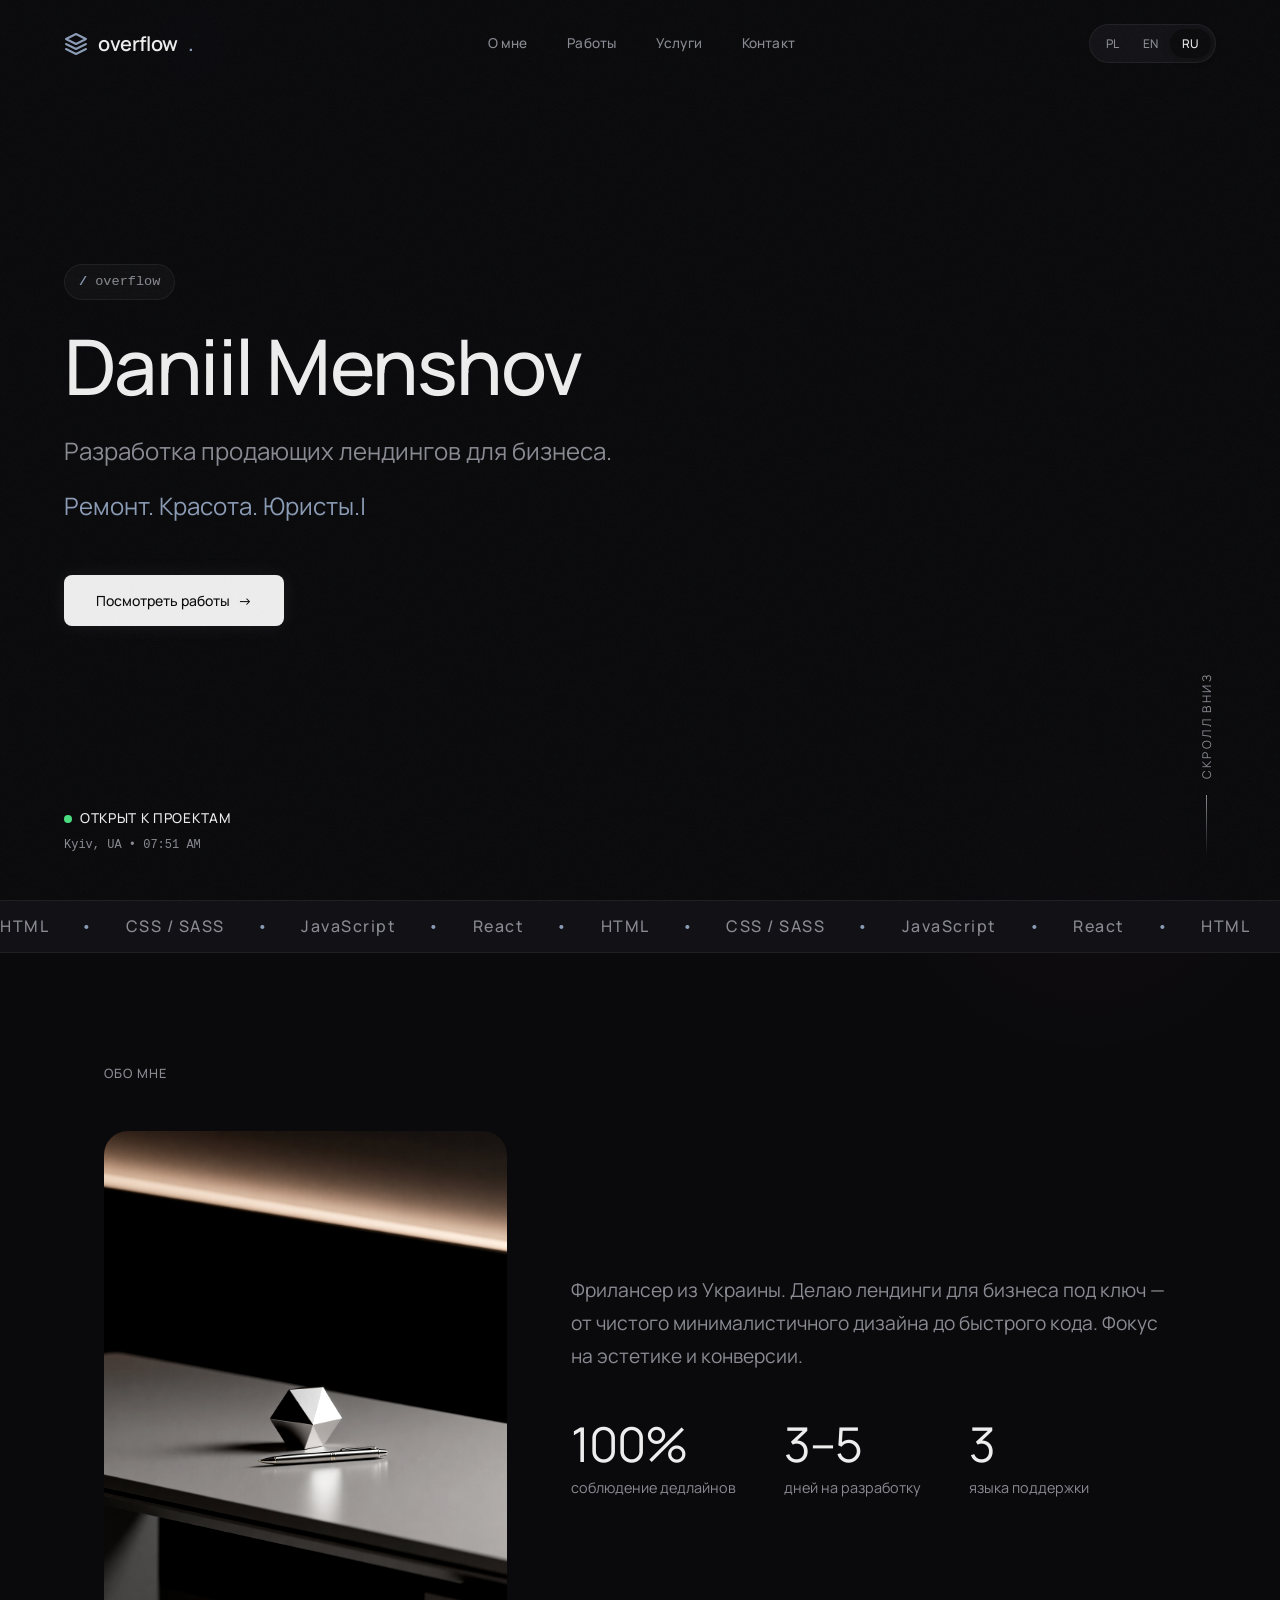
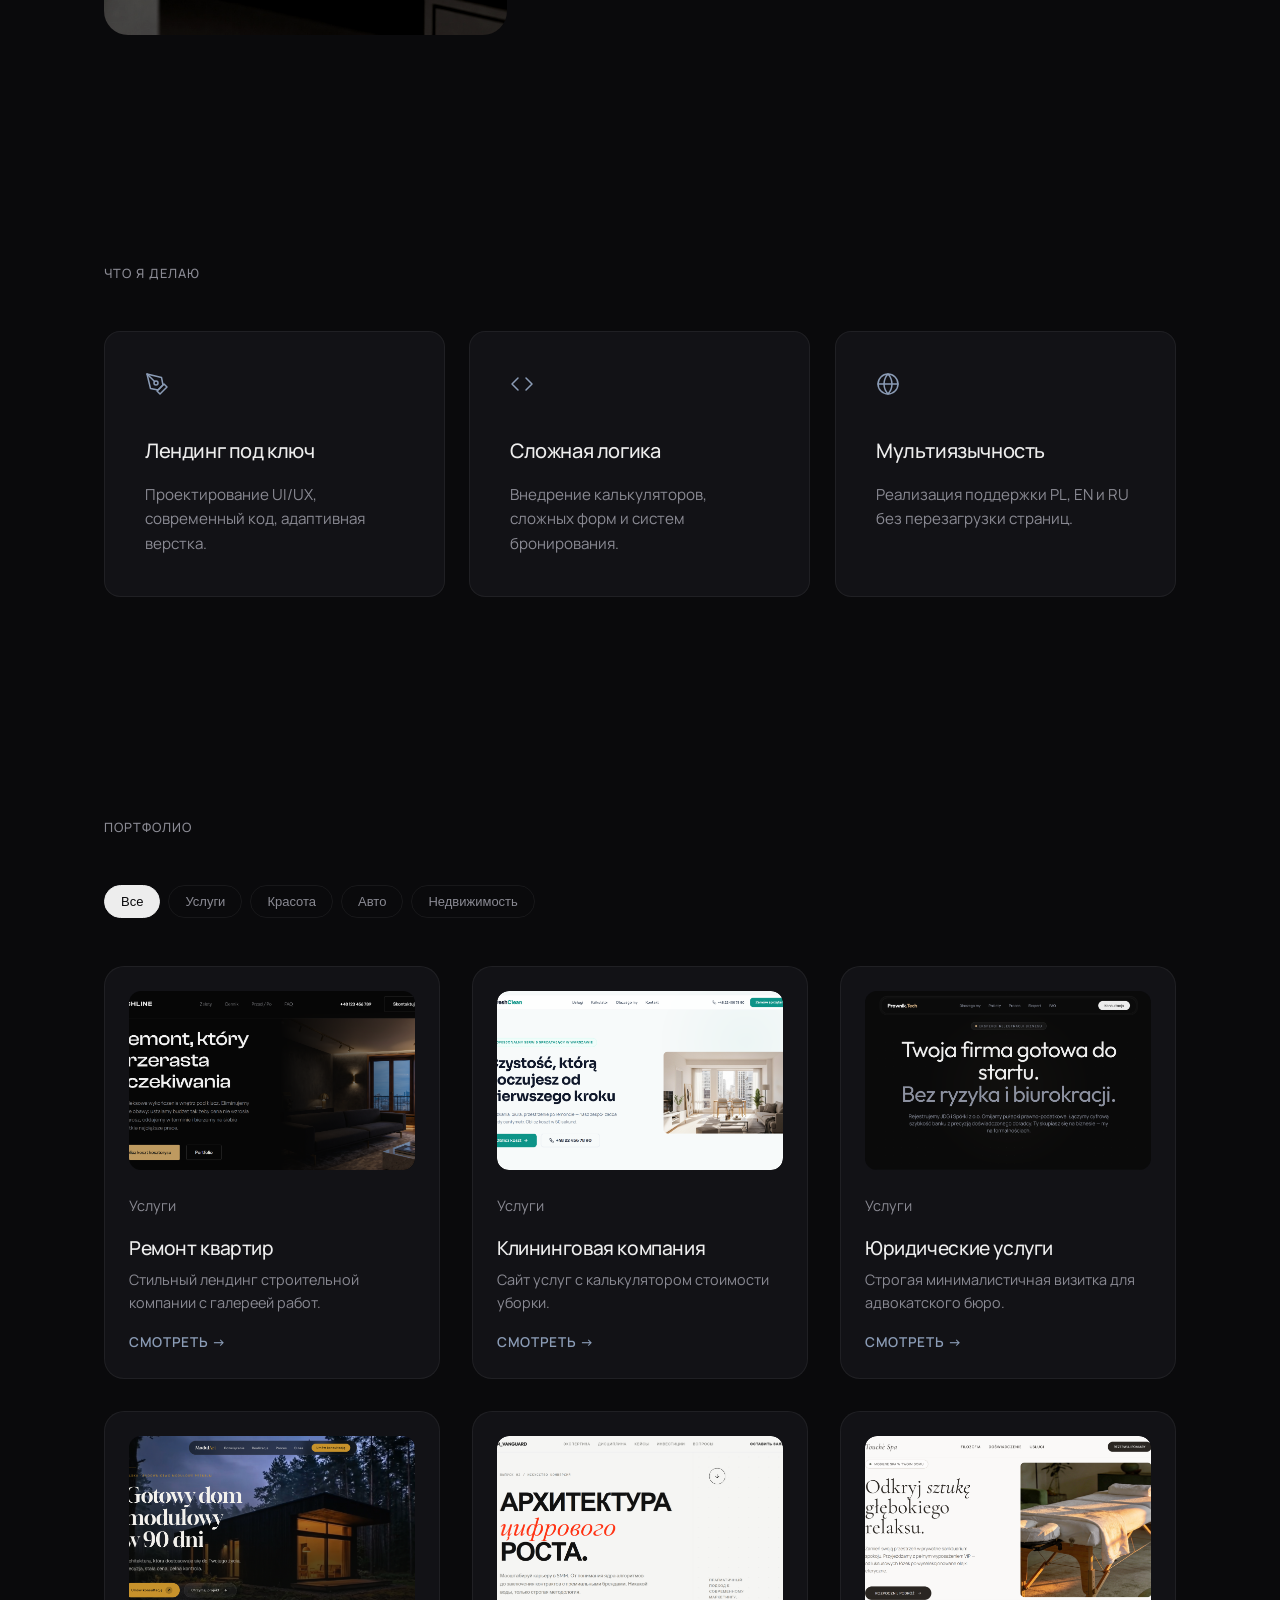
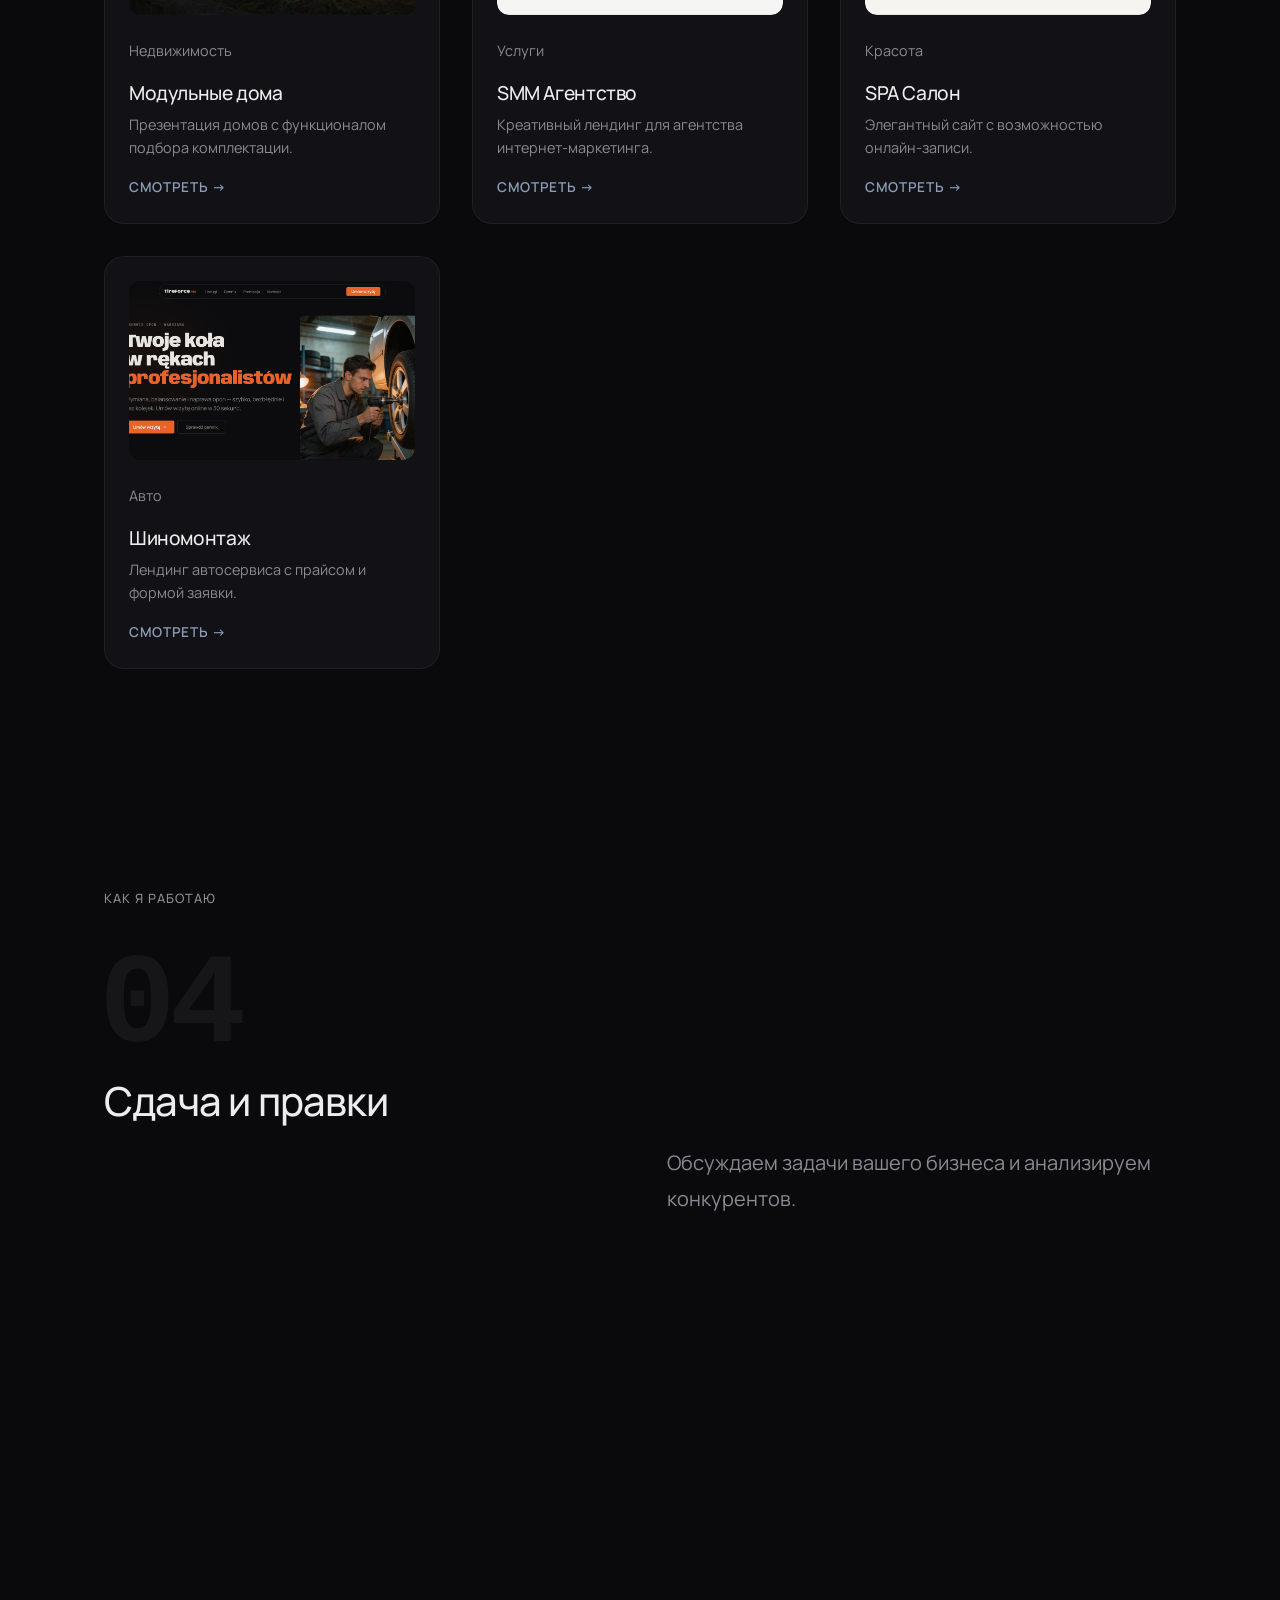
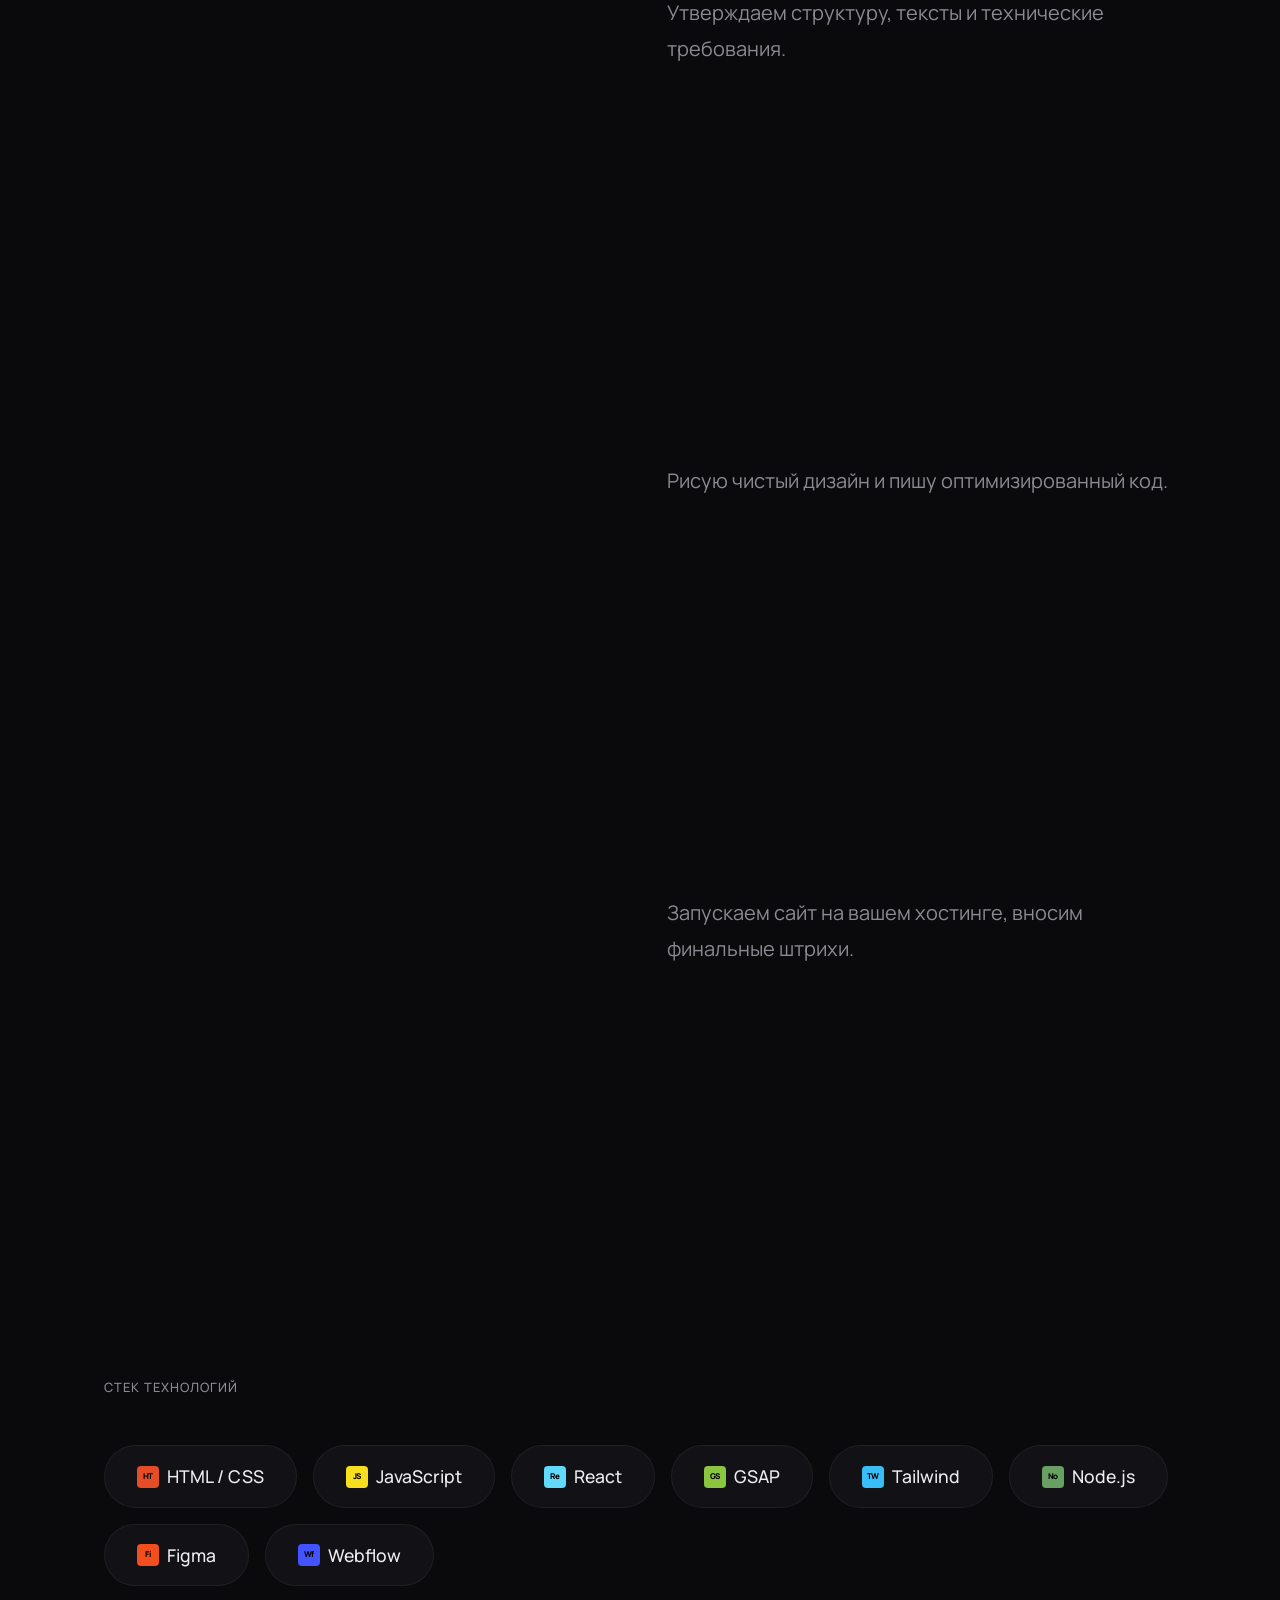
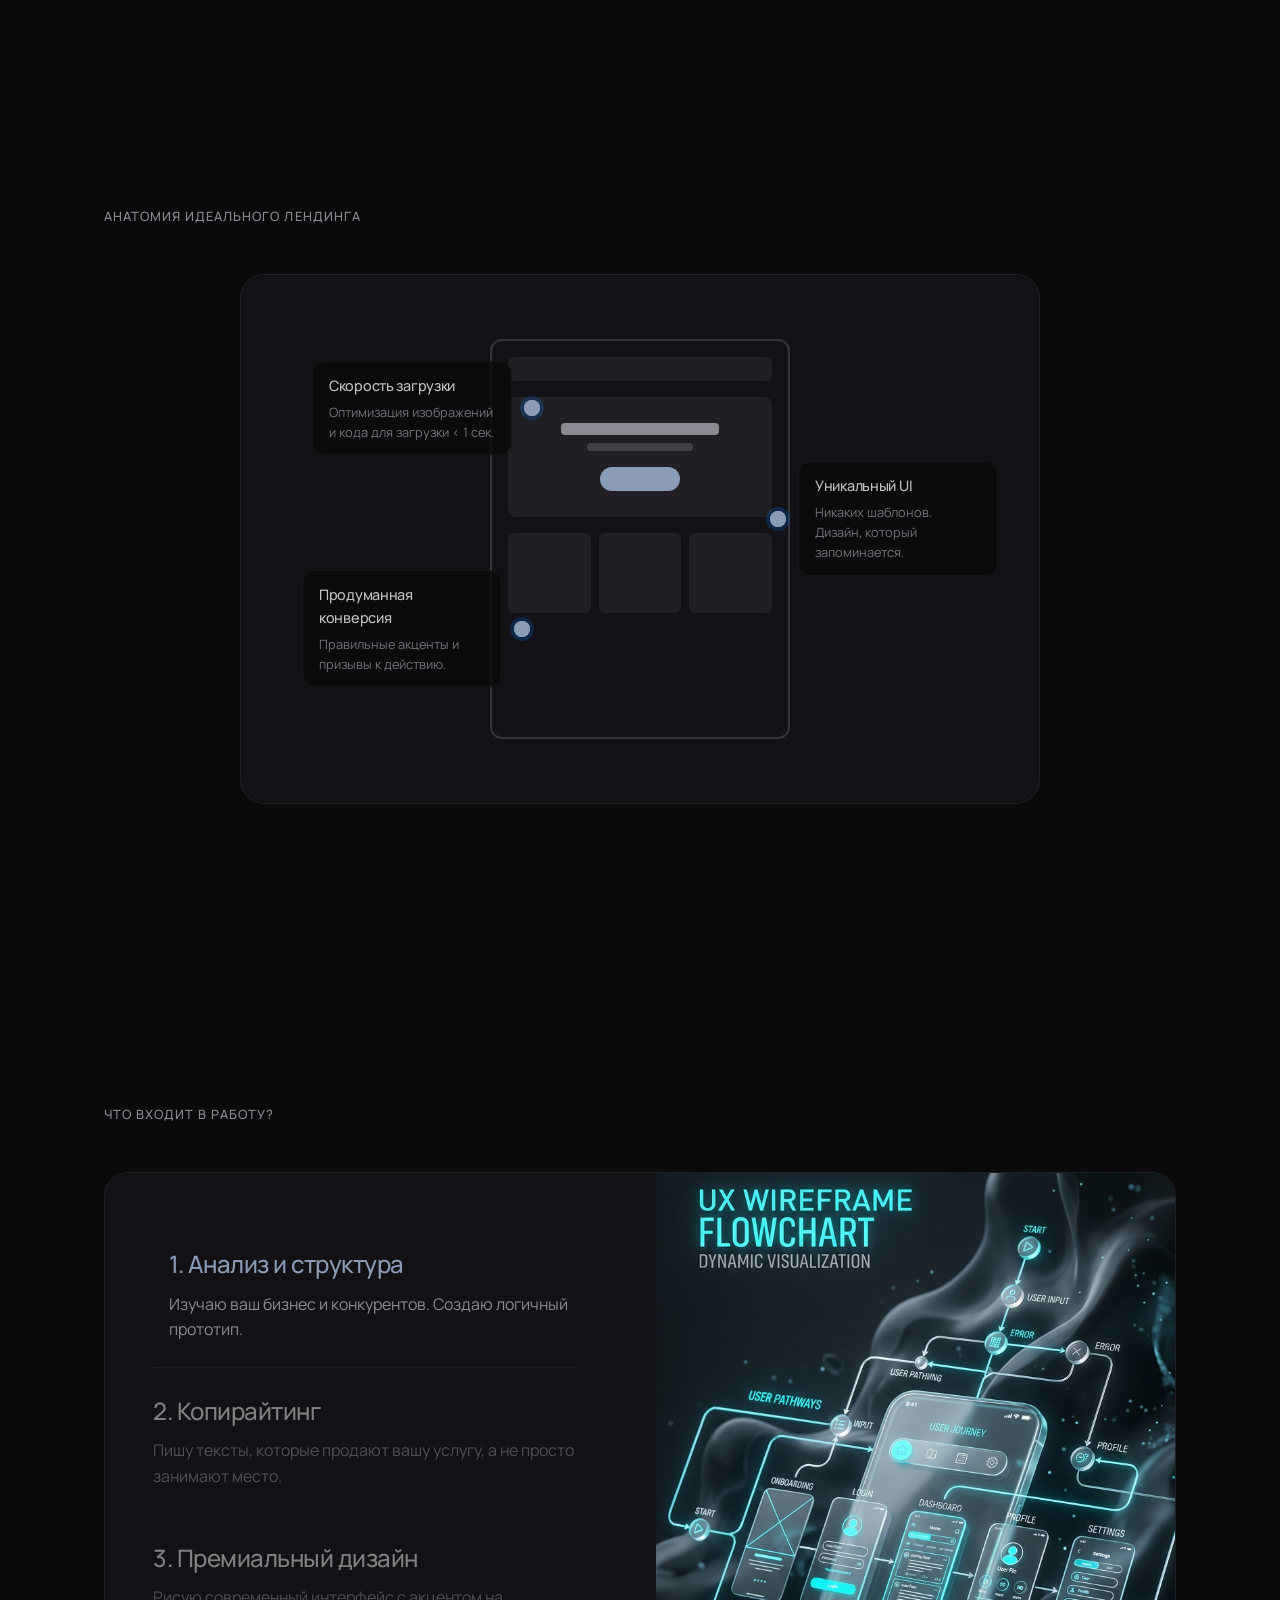
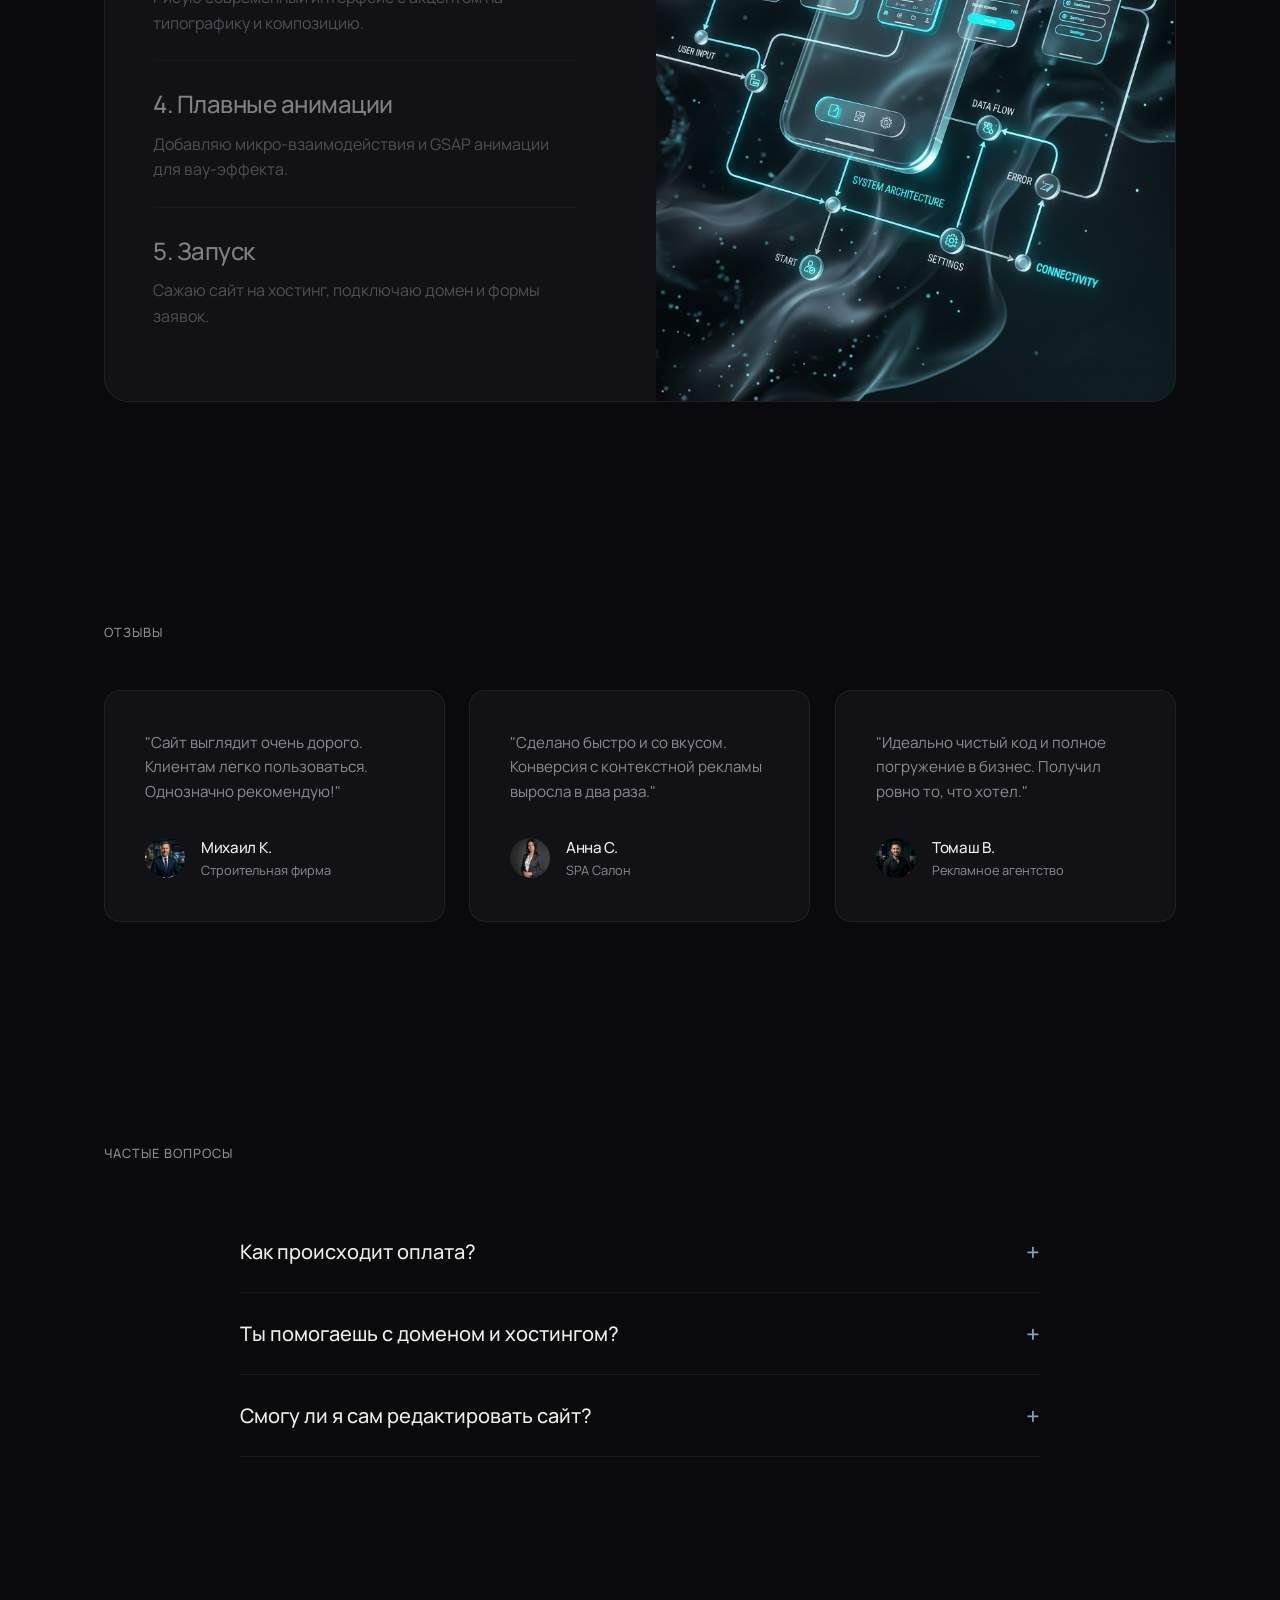
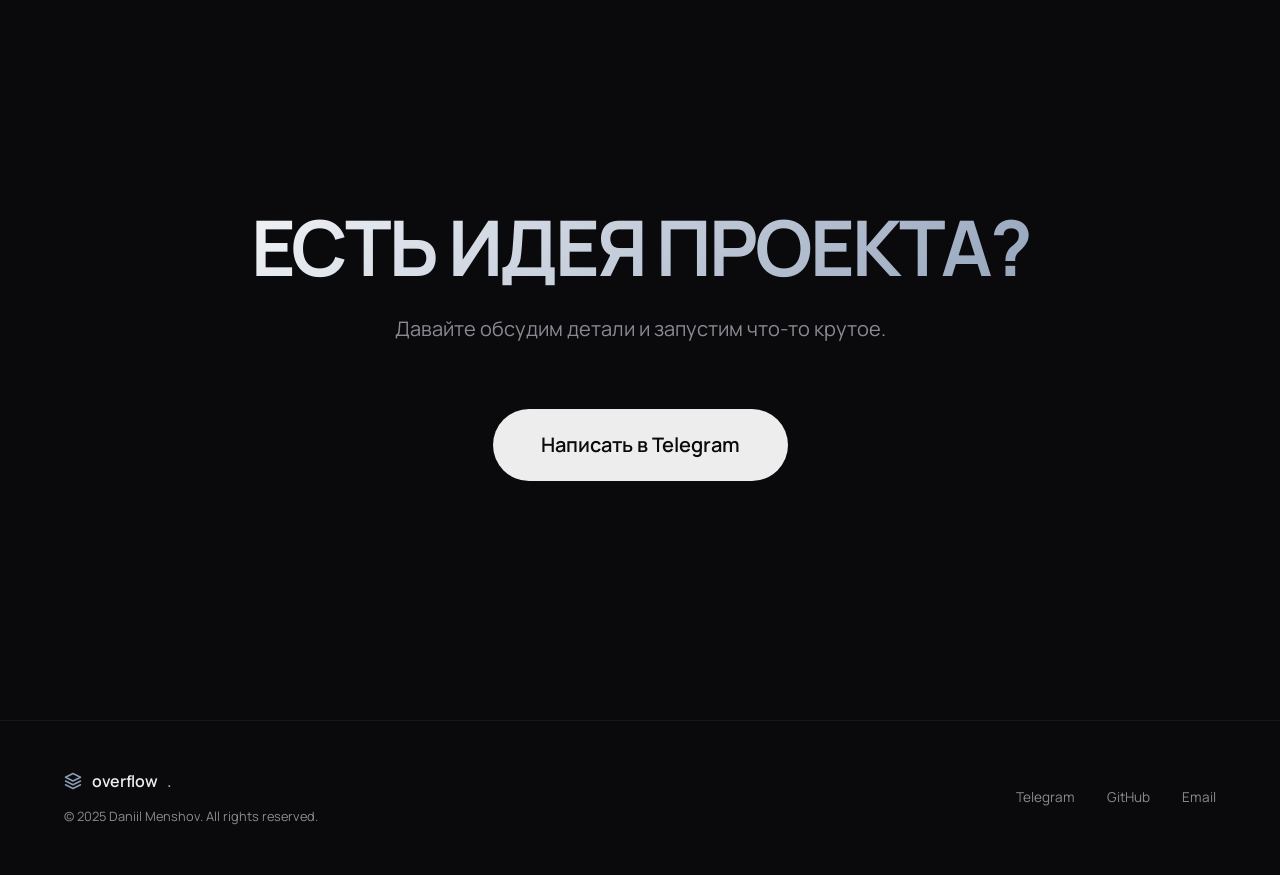
==== index.html @ 8c426357 "feat: add footer, nav, grain texture, hero glow, tech badges, stagger animations" ====
<!DOCTYPE html>
<html lang="pl">
<head>
  <meta charset="UTF-8">
  <meta name="viewport" content="width=device-width, initial-scale=1.0">
  <meta name="description" content="Daniil Menshov - Web Developer. I build high-converting landing pages for businesses.">
  <meta property="og:title" content="Daniil Menshov | Web Developer">
  <meta property="og:description" content="I build high-converting landing pages for businesses.">
  <meta property="og:type" content="website">
  <title>overflow.</title>
  <link rel="icon" type="image/svg+xml" href="data:image/svg+xml,%3Csvg viewBox='0 0 24 24' width='24' height='24' stroke='white' stroke-width='2' fill='none' stroke-linecap='round' stroke-linejoin='round' xmlns='http://www.w3.org/2000/svg'%3E%3Cpath d='M12 2L2 7l10 5 10-5-10-5zM2 17l10 5 10-5M2 12l10 5 10-5'/%3E%3C/svg%3E">
  <link rel="preconnect" href="https://fonts.googleapis.com">
  <link rel="preconnect" href="https://fonts.gstatic.com" crossorigin>
  <link href="https://fonts.googleapis.com/css2?family=Manrope:wght@300;400;500;600&display=swap" rel="stylesheet">
  <link rel="stylesheet" href="style.css">
</head>
<body>
  <div class="grain-overlay"></div>
  
  <header id="header">
    <div class="header-inner">
      <a href="#" class="logo">
        <svg viewBox="0 0 24 24" width="24" height="24" stroke="currentColor" stroke-width="2" fill="none" stroke-linecap="round" stroke-linejoin="round">
          <path d="M12 2L2 7l10 5 10-5-10-5zM2 17l10 5 10-5M2 12l10 5 10-5"/>
        </svg>
        overflow<span>.</span>
      </a>
      <nav class="nav-links" aria-label="Main navigation">
        <a href="#about" data-i18n-nav="about">О мне</a>
        <a href="#portfolio" data-i18n-nav="portfolio">Работы</a>
        <a href="#services" data-i18n-nav="services">Услуги</a>
        <a href="#contact" data-i18n-nav="contact">Контакт</a>
      </nav>
      <div class="lang-switcher">
        <button data-lang="pl" class="active">PL</button>
        <button data-lang="en">EN</button>
        <button data-lang="ru">RU</button>
      </div>
    </div>
  </header>

  <main>
    <section id="hero" class="fade-up">
      <div class="hero-content">
        <div class="hero-badge"><span class="badge-icon">/</span> overflow</div>
        <h1 data-i18n="hero.name"></h1>
        <p class="subtitle" data-i18n="hero.subtitle"></p>
        <div class="typewriter-container">
          <span id="typewriter"></span><span class="cursor">|</span>
        </div>
        <div class="hero-actions">
          <button class="btn-primary" id="btn-cta" data-i18n="hero.cta" onclick="document.getElementById('portfolio').scrollIntoView({behavior: 'smooth'})"></button>
        </div>
      </div>
      
      <div class="hero-bottom-left">
        <div class="status-indicator">
          <div class="pulse-dot"></div>
          <span data-i18n="hero.status"></span>
        </div>
        <div class="local-time" id="local-time">Kyiv, UA • 00:00</div>
      </div>

      <div class="hero-bottom-right">
        <span class="scroll-text" data-i18n="hero.scroll"></span>
        <div class="scroll-line"></div>
      </div>
    </section>

    <div class="tech-marquee" dir="ltr">
      <div class="tech-marquee-inner">
        <span>HTML</span><span class="dot">•</span>
        <span>CSS / SASS</span><span class="dot">•</span>
        <span>JavaScript</span><span class="dot">•</span>
        <span>React</span><span class="dot">•</span>
        <span>HTML</span><span class="dot">•</span>
        <span>CSS / SASS</span><span class="dot">•</span>
        <span>JavaScript</span><span class="dot">•</span>
        <span>React</span><span class="dot">•</span>
        <span>HTML</span><span class="dot">•</span>
        <span>CSS / SASS</span><span class="dot">•</span>
        <span>JavaScript</span><span class="dot">•</span>
        <span>React</span><span class="dot">•</span>
        <span>HTML</span><span class="dot">•</span>
        <span>CSS / SASS</span><span class="dot">•</span>
        <span>JavaScript</span><span class="dot">•</span>
        <span>React</span><span class="dot">•</span>
      </div>
    </div>

    <section id="about" class="fade-up">
      <h2 data-i18n="about.title" class="section-title"></h2>
      <div class="about-grid">
        <div class="about-image">
          <img src="images/about me.png" alt="Daniil Menshov" loading="lazy">
        </div>
        <div class="about-content">
          <div class="about-text" data-i18n="about.text"></div>
          <div class="about-stats" id="stats-container"></div>
        </div>
      </div>
    </section>

    <section id="services" class="fade-up">
      <h2 data-i18n="services.title" class="section-title"></h2>
      <div class="services-grid" id="services-container"></div>
    </section>

    <section id="portfolio" class="fade-up">
      <h2 data-i18n="portfolio.title" class="section-title"></h2>
      <div class="filters" id="filters-container"></div>
      <div class="portfolio-grid" id="portfolio-container"></div>
    </section>

    <section id="process" class="fade-up">
      <h2 data-i18n="process.title" class="section-title"></h2>
      <div class="process-steps" id="process-container"></div>
    </section>

    <section id="tech-stack" class="fade-up">
      <h2 data-i18n="tech.title" class="section-title"></h2>
      <div class="tech-grid" id="tech-container"></div>
    </section>

    <section id="landing-anatomy" class="fade-up">
      <h2 data-i18n="anatomy.title" class="section-title"></h2>
      <div class="anatomy-container">
        <div class="anatomy-wireframe">
          <div class="wf-header"></div>
          <div class="wf-hero">
            <div class="wf-title"></div>
            <div class="wf-subtitle"></div>
            <div class="wf-btn"></div>
          </div>
          <div class="wf-blocks">
            <div class="wf-block"></div>
            <div class="wf-block"></div>
            <div class="wf-block"></div>
          </div>
          
          <div class="hotspot hs-speed">
            <div class="hotspot-dot"></div>
            <div class="hotspot-content">
              <h4 data-i18n="anatomy.speed.title"></h4>
              <p data-i18n="anatomy.speed.desc"></p>
            </div>
          </div>
          
          <div class="hotspot hs-ui">
            <div class="hotspot-dot"></div>
            <div class="hotspot-content">
              <h4 data-i18n="anatomy.ui.title"></h4>
              <p data-i18n="anatomy.ui.desc"></p>
            </div>
          </div>
          
          <div class="hotspot hs-conv">
            <div class="hotspot-dot"></div>
            <div class="hotspot-content">
              <h4 data-i18n="anatomy.conv.title"></h4>
              <p data-i18n="anatomy.conv.desc"></p>
            </div>
          </div>
        </div>
      </div>
    </section>

    <section id="landing-features" class="fade-up">
      <h2 data-i18n="features.title" class="section-title"></h2>
      <div class="features-wrapper">
        <div class="features-list" id="features-container"></div>
        <div class="features-visual">
          <div class="visual-bg" id="feature-visual-bg"></div>
        </div>
      </div>
    </section>

    <section id="reviews" class="fade-up">
      <h2 data-i18n="reviews.title" class="section-title"></h2>
      <div class="reviews-grid" id="reviews-container"></div>
    </section>

    
    <section id="faq" class="fade-up">
      <h2 data-i18n="faq.title" class="section-title"></h2>
      <div class="faq-container" id="faq-container"></div>
    </section>
  
    <section id="contact" class="fade-up">
      <div class="giant-cta">
        <h2 class="cta-title" data-i18n="cta.title"></h2>
        <p class="cta-subtitle" data-i18n="cta.subtitle"></p>
        <a href="https://t.me/your_telegram" target="_blank" class="cta-btn" data-i18n="cta.btn"></a>
      </div>
    </section>
  </main>

  <footer id="footer">
    <div class="footer-inner">
      <div class="footer-left">
        <a href="#" class="logo" style="font-size:1rem;">
          <svg viewBox="0 0 24 24" width="18" height="18" stroke="currentColor" stroke-width="2" fill="none" stroke-linecap="round" stroke-linejoin="round"><path d="M12 2L2 7l10 5 10-5-10-5zM2 17l10 5 10-5M2 12l10 5 10-5"/></svg>
          overflow<span>.</span>
        </a>
        <p class="footer-copy">© 2025 Daniil Menshov. All rights reserved.</p>
      </div>
      <div class="footer-links">
        <a href="https://t.me/your_telegram" target="_blank">Telegram</a>
        <a href="https://github.com/shelovesmytears1-ship-it" target="_blank">GitHub</a>
        <a href="mailto:your@email.com">Email</a>
      </div>
    </div>
  </footer>

  <script src="script.js"></script>
</body>
</html>
---- style.css ----
/* style.css */
:root {
  --bg: #0a0a0c;
  --surface: #121216;
  --surface-hover: #18181d;
  --text-main: #ededed;
  --text-muted: #8a8a93;
  --accent: #8b9cb6; /* Soft dusty grey-blue */
  --border: rgba(255, 255, 255, 0.06);
  --border-hover: rgba(255, 255, 255, 0.15);
  --font: 'Manrope', sans-serif;
  --space-section: 110px;
}

* {
  margin: 0;
  padding: 0;
  box-sizing: border-box;
}

body {
  font-family: var(--font);
  background-color: var(--bg);
  color: var(--text-main);
  font-size: 15px;
  line-height: 1.6;
  -webkit-font-smoothing: antialiased;
  overflow-x: hidden;
}

/* Header & Nav */
header {
  position: fixed;
  top: 0;
  left: 0;
  width: 100%;
  padding: 24px 5%;
  z-index: 100;
  transition: background 0.3s ease, backdrop-filter 0.3s ease;
}
header.scrolled {
  background: rgba(10, 10, 12, 0.8);
  backdrop-filter: blur(12px);
  border-bottom: 1px solid var(--border);
}
.header-inner {
  max-width: 1200px;
  margin: 0 auto;
  display: flex;
  justify-content: space-between;
  align-items: center;
}
.logo {
  display: flex;
  align-items: center;
  gap: 10px;
  font-weight: 600;
  font-size: 1.25rem;
  letter-spacing: -0.02em;
  color: var(--text-main);
  text-decoration: none;
}
.logo svg {
  color: var(--accent);
  transition: transform 0.4s cubic-bezier(0.16, 1, 0.3, 1);
}
.logo:hover svg {
  transform: translateY(-2px) scale(1.05);
  color: var(--text-main);
}
.logo span {
  color: var(--accent);
}
.lang-switcher {
  display: flex;
  background: var(--surface);
  border: 1px solid var(--border);
  border-radius: 20px;
  padding: 4px;
}
.lang-switcher button {
  background: transparent;
  border: none;
  color: var(--text-muted);
  font-family: var(--font);
  font-size: 12px;
  font-weight: 500;
  padding: 6px 12px;
  border-radius: 16px;
  cursor: pointer;
  transition: all 0.2s ease;
}
.lang-switcher button.active {
  background: var(--bg);
  color: var(--text-main);
  box-shadow: 0 2px 8px rgba(0,0,0,0.2);
}

/* Base Layout */
section {
  padding: var(--space-section) 5%;
  max-width: 1200px;
  margin: 0 auto;
}
h1, h2, h3, h4 {
  font-weight: 500;
  letter-spacing: -0.02em;
}
.section-title {
  font-size: 0.8rem;
  text-transform: uppercase;
  letter-spacing: 0.08em;
  color: var(--text-muted);
  margin-bottom: 3rem;
}

/* Hero */
#hero {
  background-image: url("images/hero.png");
  background-size: cover;
  background-position: center;
  position: relative;
  min-height: 100dvh;
  display: flex;
  align-items: center;
  padding-top: 100px;
  max-width: none;
  overflow: hidden;
}
#hero::before {
  content: "";
  position: absolute;
  inset: -10%;
  background-image: url("images/hero.png");
  background-size: cover;
  background-position: center;
  z-index: 0;
  transform: scale(1.2);
}
#hero::after {
  content: "";
  position: absolute;
  inset: 0;
  background: var(--bg);
  opacity: 0.85;
  z-index: 1;
}
.hero-content {
  position: relative;
  z-index: 2;
  width: 100%;
  max-width: 1200px;
  margin: 0 auto;
}
.hero-content > * {
  max-width: 800px;
}
.hero-content h1 {
  font-size: clamp(3rem, 6vw, 5rem);
  line-height: 1.1;
  margin-bottom: 1.5rem;
}
.hero-content .subtitle {
  font-size: clamp(1.2rem, 2vw, 1.5rem);
  color: var(--text-muted);
  margin-bottom: 1rem;
}
.typewriter-container {
  font-size: clamp(1.2rem, 2vw, 1.5rem);
  color: var(--accent);
  margin-bottom: 3rem;
  height: 2.5rem;
}
.cursor {
  animation: blink 1s step-end infinite;
}
@keyframes blink { 50% { opacity: 0; } }

.btn-primary {
  background: var(--text-main);
  color: var(--bg);
  border: none;
  padding: 16px 32px;
  font-family: var(--font);
  font-size: 14px;
  font-weight: 500;
  border-radius: 8px;
  cursor: pointer;
  transition: transform 0.2s cubic-bezier(0.16, 1, 0.3, 1), opacity 0.2s, box-shadow 0.3s ease;
  will-change: transform;
  box-shadow: 0 0 20px rgba(237, 237, 237, 0.07);
  display: inline-flex;
  align-items: center;
  gap: 8px;
}
.btn-primary::after {
  content: '\2192';
  transition: transform 0.3s cubic-bezier(0.16, 1, 0.3, 1);
  display: inline-block;
}
.btn-primary:active {
  transform: scale(0.98);
}
.btn-primary:hover {
  opacity: 0.9;
  box-shadow: 0 0 32px rgba(237, 237, 237, 0.18);
}
.btn-primary:hover::after {
  transform: translateX(4px);
}
.btn-outline {
  background: transparent;
  color: var(--text-main);
  border: 1px solid var(--border);
  padding: 12px 24px;
  font-family: var(--font);
  font-size: 14px;
  border-radius: 8px;
  cursor: pointer;
  transition: all 0.2s ease;
}
.btn-outline:hover {
  border-color: var(--border-hover);
  background: var(--surface);
}

/* About */
.about-grid {
  display: grid;
  grid-template-columns: 0.8fr 1.2fr;
  gap: 4rem;
  align-items: center;
}
.about-text {
  font-size: 1.2rem;
  color: var(--text-muted);
  line-height: 1.7;
}
.about-image img {
  width: 100%;
  aspect-ratio: 4/5;
  object-fit: cover;
  border-radius: 24px;
  filter: grayscale(20%) contrast(1.1);
}
.about-stats {
  display: flex;
  flex-direction: row;
  flex-wrap: wrap;
  gap: 3rem;
  margin-top: 3rem;
}
.stat-item h3 {
  font-size: 3rem;
  line-height: 1;
  color: var(--text-main);
  margin-bottom: 0.5rem;
  font-weight: 400;
}
.stat-item p {
  color: var(--text-muted);
  font-size: 0.9rem;
}

/* Cards Genric */
.card {
  background: var(--surface);
  border: 1px solid var(--border);
  border-radius: 16px;
  padding: 2.5rem;
  will-change: transform;
  transition: transform 0.4s cubic-bezier(0.16, 1, 0.3, 1), border-color 0.4s ease;
}
.card:hover {
  transform: translateY(-4px);
  border-color: var(--accent);
}

/* Services */
.services-grid {
  display: grid;
  grid-template-columns: repeat(auto-fit, minmax(300px, 1fr));
  gap: 1.5rem;
}
.service-icon {
  margin-bottom: 2rem;
  color: var(--accent);
}
.card h3 {
  font-size: 1.25rem;
  margin-bottom: 1rem;
}
.card p {
  color: var(--text-muted);
  font-size: 0.95rem;
}

/* Portfolio */
.filters {
  display: flex;
  gap: 0.5rem;
  margin-bottom: 3rem;
  flex-wrap: wrap;
}
.filter-btn {
  background: transparent;
  border: 1px solid var(--border);
  color: var(--text-muted);
  padding: 8px 16px;
  border-radius: 20px;
  font-size: 13px;
  cursor: pointer;
  transition: all 0.3s ease;
}
.filter-btn.active, .filter-btn:hover {
  background: var(--text-main);
  color: var(--bg);
  border-color: var(--text-main);
}
.portfolio-grid {
  display: grid;
  grid-template-columns: repeat(auto-fit, minmax(320px, 1fr));
  gap: 2rem;
}
.portfolio-card {
  background: var(--surface);
  border: 1px solid var(--border);
  border-radius: 20px;
  padding: 1.5rem;
  cursor: pointer;
  text-decoration: none;
  display: block;
  color: var(--text-main);
  will-change: transform;
  transition: border-color 0.4s ease, transform 0.4s cubic-bezier(0.16, 1, 0.3, 1);
}
.portfolio-card:hover {
  border-color: var(--accent);
  transform: translateY(-4px);
}

.portfolio-visual {
  background: var(--bg);
  border-radius: 12px;
  aspect-ratio: 16/10;
  display: flex;
  align-items: center;
  justify-content: center;
  margin-bottom: 1.5rem;
  position: relative;
  overflow: hidden;
}
.portfolio-visual svg {
  width: 48px;
  height: 48px;
  color: var(--text-muted);
  opacity: 0.5;
}
.portfolio-info h3 {
  font-size: 1.2rem;
  margin-bottom: 0.25rem;
}
.portfolio-info p {
  color: var(--text-muted);
  font-size: 0.9rem;
  margin-bottom: 1rem;
}
.portfolio-info .view-link {
  font-size: 0.85rem;
  color: var(--accent);
  text-transform: uppercase;
  letter-spacing: 0.05em;
  font-weight: 600;
}

/* Process */
.process-layout {
  display: flex;
  align-items: flex-start;
  gap: 5%;
  position: relative;
}
.process-left {
  flex: 1;
  position: sticky;
  top: 150px;
  height: max-content;
  padding-bottom: 50px;
}
.process-right {
  flex: 1;
  display: flex;
  flex-direction: column;
}
.sticky-number {
  font-size: clamp(6rem, 10vw, 12rem);
  font-weight: 700;
  line-height: 0.8;
  color: rgba(255, 255, 255, 0.05);
  font-family: monospace;
  margin-left: -5px;
  transition: all 0.4s cubic-bezier(0.16, 1, 0.3, 1);
  letter-spacing: -0.05em;
}
.sticky-title {
  font-size: 2.5rem;
  color: var(--text-main);
  margin-top: 10px;
  transition: all 0.4s cubic-bezier(0.16, 1, 0.3, 1);
}
.sticky-number.updating {
  transform: translateY(-30px);
  opacity: 0;
  filter: blur(8px);
}
.sticky-title.updating {
  transform: translateY(15px);
  opacity: 0;
  filter: blur(8px);
}
.process-step {
  min-height: 50vh;
  display: flex;
  flex-direction: column;
  justify-content: center;
  padding: 4rem 0;
}
.step-mobile-title {
  display: none;
  font-size: 1.5rem;
  color: var(--text-main);
  margin-bottom: 1rem;
}
.step-desc {
  font-size: 1.25rem;
  color: var(--text-muted);
  line-height: 1.8;
}

@media (max-width: 900px) {
  .process-layout {
    flex-direction: column;
  }
  .process-left {
    display: none;
  }
  .process-step {
    min-height: auto;
    padding: 3rem 0;
    border-bottom: 1px solid var(--border);
  }
  .process-step:last-child {
    border-bottom: none;
  }
  .step-mobile-title {
    display: block;
  }
}

/* Tech Stack */
.tech-grid {
  display: flex;
  flex-wrap: wrap;
  gap: 1rem;
}
.tech-item {
  background: var(--surface);
  border: 1px solid var(--border);
  padding: 1rem 2rem;
  border-radius: 100px;
  font-size: 1.1rem;
  font-weight: 500;
  color: var(--text-main);
  transition: all 0.3s ease;
  cursor: default;
}
.tech-item:hover {
  border-color: var(--accent);
  background: var(--surface-hover);
  transform: translateY(-2px);
}

/* Anatomy & Features */
.anatomy-container {
  position: relative;
  width: 100%;
  max-width: 800px;
  margin: 0 auto 5rem;
  padding: 4rem 2rem;
  background: var(--surface);
  border: 1px solid var(--border);
  border-radius: 24px;
  display: flex;
  justify-content: center;
  overflow: hidden;
}
.anatomy-wireframe {
  position: relative;
  width: 300px;
  height: 400px;
  border: 2px solid var(--border-hover);
  border-radius: 12px;
  padding: 16px;
  display: flex;
  flex-direction: column;
  gap: 16px;
}
.wf-header { height: 24px; background: var(--border); border-radius: 6px; }
.wf-hero { height: 120px; background: var(--border); border-radius: 8px; display: flex; flex-direction: column; gap: 8px; justify-content: center; align-items: center; }
.wf-title { width: 60%; height: 12px; background: var(--text-muted); border-radius: 4px; }
.wf-subtitle { width: 40%; height: 8px; background: var(--border-hover); border-radius: 4px; }
.wf-btn { width: 80px; height: 24px; background: var(--accent); border-radius: 12px; margin-top: 8px; }
.wf-blocks { display: flex; gap: 8px; }
.wf-block { flex: 1; height: 80px; background: var(--border); border-radius: 6px; }

.hotspot {
  position: absolute;
  display: flex;
  align-items: center;
  gap: 12px;
  z-index: 2;
}
.hotspot-dot {
  width: 16px;
  height: 16px;
  background: var(--accent);
  border-radius: 50%;
  box-shadow: 0 0 0 4px rgba(0, 122, 255, 0.2);
  position: relative;
}
.hotspot-dot::after {
  content: '';
  position: absolute;
  top: 50%; left: 50%;
  transform: translate(-50%, -50%);
  width: 100%; height: 100%;
  border-radius: 50%;
  background: var(--accent);
  animation: pulseDot 2s infinite;
  will-change: transform, opacity;
}
@keyframes pulseDot {
  0% { transform: translate(-50%, -50%) scale(1); opacity: 0.8; }
  100% { transform: translate(-50%, -50%) scale(2.5); opacity: 0; }
}
.hotspot-content {
  background: var(--bg);
  border: 1px solid var(--border);
  padding: 12px 16px;
  border-radius: 12px;
  width: 200px;
  opacity: 0.8;
  transition: opacity 0.3s ease;
}
.hotspot:hover .hotspot-content { opacity: 1; }
.hotspot-content h4 { font-size: 0.9rem; margin-bottom: 4px; color: var(--text-main); }
.hotspot-content p { font-size: 0.8rem; color: var(--text-muted); }

/* Positioning hotspots */
.hs-speed { top: 20px; left: -180px; flex-direction: row-reverse; }
.hs-ui { top: 120px; right: -210px; }
.hs-conv { bottom: 50px; left: -190px; flex-direction: row-reverse; }

/* Mobile Hotspots */
@media(max-width: 768px) {
  .anatomy-container { padding: 2rem 1rem; }
  .anatomy-wireframe { width: 220px; height: 300px; }
  .hotspot { position: static; flex-direction: column; align-items: flex-start; gap: 8px; margin-top: 1.5rem; }
  .hs-speed, .hs-ui, .hs-conv { left: auto; right: auto; top: auto; bottom: auto; }
  .hotspot-content { width: 100%; }
}

/* Features Unpacking */
.features-wrapper {
  display: grid;
  grid-template-columns: 1fr 1fr;
  gap: 2rem;
  background: var(--surface);
  border: 1px solid var(--border);
  border-radius: 24px;
  overflow: hidden;
  min-height: 400px;
}
.features-list {
  padding: 3rem;
  display: flex;
  flex-direction: column;
  justify-content: center;
}
.feature-item {
  padding: 1.5rem 0;
  border-bottom: 1px solid var(--border);
  cursor: pointer;
  opacity: 0.5;
  transition: all 0.3s ease;
}
.feature-item:last-child { border-bottom: none; }
.feature-item.active, .feature-item:hover { opacity: 1; padding-left: 1rem; }
.feature-item h3 { font-size: 1.5rem; margin-bottom: 0.5rem; color: var(--text-main); transition: color 0.3s ease;}
.feature-item.active h3 { color: var(--accent); }
.feature-item p { font-size: 1rem; color: var(--text-muted); }

.features-visual {
  position: relative;
  background: var(--border);
  overflow: hidden;
}
.visual-bg {
  position: absolute;
  top: 0; left: 0; width: 100%; height: 100%;
}
.feature-img {
  position: absolute;
  top: 0; left: 0; width: 100%; height: 100%;
  background-size: cover;
  background-position: center;
  opacity: 0;
  transition: opacity 0.6s cubic-bezier(0.16, 1, 0.3, 1), transform 0.6s cubic-bezier(0.16, 1, 0.3, 1);
  transform: scale(1.05);
}
.feature-img.active {
  opacity: 1;
  transform: scale(1);
}
@media(max-width: 768px) {
  .features-wrapper { grid-template-columns: 1fr; }
  .features-list { padding: 2rem; }
  .features-visual { display: none; }
}

/* Reviews */
.reviews-grid {
  display: grid;
  grid-template-columns: repeat(auto-fit, minmax(300px, 1fr));
  gap: 1.5rem;
}
.review-text {
  font-size: 1rem;
  color: var(--text-muted);
  margin-bottom: 2rem;
  line-height: 1.6;
}
.review-author {
  display: flex;
  align-items: center;
  gap: 1rem;
}
.avatar {
  width: 40px;
  height: 40px;
  background: var(--border);
  border-radius: 50%;
  display: flex;
  align-items: center;
  justify-content: center;
  font-size: 0.8rem;
  color: var(--text-main);
}
.author-info h4 {
  font-size: 0.95rem;
}
.author-info p {
  font-size: 0.8rem;
  color: var(--text-muted);
}

/* Giant CTA */
.giant-cta {
  text-align: center;
  padding: 8rem 0;
}
.cta-title {
  font-size: clamp(3rem, 6vw, 5rem);
  line-height: 1.1;
  font-weight: 700;
  letter-spacing: -0.04em;
  margin-bottom: 1.5rem;
  background: linear-gradient(135deg, #fff 0%, #8b9cb6 50%, #fff 100%);
  background-size: 200% auto;
  -webkit-background-clip: text;
  background-clip: text;
  -webkit-text-fill-color: transparent;
  animation: gradientFlow 5s ease infinite;
  transition: transform 0.5s cubic-bezier(0.16, 1, 0.3, 1);
}
@keyframes gradientFlow {
  0% { background-position: 0% center; }
  50% { background-position: 100% center; }
  100% { background-position: 0% center; }
}
.cta-title:hover {
  transform: scale(1.02);
}
.cta-subtitle {
  font-size: 1.25rem;
  color: var(--text-muted);
  margin-bottom: 4rem;
}
.cta-btn {
  display: inline-block;
  background: var(--text-main);
  color: var(--bg);
  padding: 20px 48px;
  font-size: 1.25rem;
  font-weight: 600;
  border-radius: 100px;
  text-decoration: none;
  transition: all 0.3s ease;
}
.cta-btn:hover {
  transform: scale(1.05);
  box-shadow: 0 10px 30px rgba(255, 255, 255, 0.1);
}

/* Animations */
.fade-up {
  opacity: 0;
  transform: translateY(24px);
  will-change: opacity, transform;
  transition: opacity 0.8s cubic-bezier(0.16, 1, 0.3, 1), 
              transform 0.8s cubic-bezier(0.16, 1, 0.3, 1);
}
.fade-up.visible {
  opacity: 1;
  transform: translateY(0);
}

/* Media Queries */
@media (max-width: 768px) {
  .about-grid { grid-template-columns: 1fr; gap: 2rem; }
  section { padding: 100px 5%; }
  .header-inner { flex-direction: column; gap: 1rem; }
  header { padding: 16px 5%; }
  .cta-btn, .btn-primary { 
    width: 100%; 
    display: block; 
    padding: 16px 24px; 
    font-size: 1.1rem; 
    text-align: center;
  }
}


/* Tech Marquee */
.tech-marquee {
  width: 100%;
  padding: 0.8rem 0;
  background: var(--surface);
  border-top: 1px solid var(--border);
  border-bottom: 1px solid var(--border);
  overflow: hidden;
  white-space: nowrap;
  display: flex;
}
.tech-marquee-inner {
  display: flex;
  gap: 2rem;
  font-size: 1rem;
  font-weight: 500;
  color: var(--text-muted);
  letter-spacing: 1.5px;
  animation: scrollText 20s linear infinite;
  will-change: transform;
}
.tech-marquee-inner .dot {
  color: var(--accent);
}
@keyframes scrollText {
  0% { transform: translate3d(0, 0, 0); }
  100% { transform: translate3d(-50%, 0, 0); }
}


/* FAQ Section */
.faq-container {
  max-width: 800px;
  margin: 0 auto;
}
.faq-item {
  border-bottom: 1px solid var(--border);
}
.faq-question {
  width: 100%;
  background: transparent;
  border: none;
  color: var(--text-main);
  font-size: 1.25rem;
  font-weight: 500;
  padding: 1.5rem 0;
  text-align: left;
  cursor: pointer;
  display: flex;
  justify-content: space-between;
  align-items: center;
  font-family: var(--font);
}
.faq-question::after {
  content: "+";
  font-size: 1.5rem;
  transition: transform 0.3s ease;
  color: var(--accent);
}
.faq-item.active .faq-question::after {
  transform: rotate(45deg);
}
.faq-answer {
  max-height: 0;
  overflow: hidden;
  transition: max-height 0.4s ease, padding 0.4s ease;
  color: var(--text-muted);
}
.faq-item.active .faq-answer {
  max-height: 200px;
  padding-bottom: 1.5rem;
}

/* Subtle Background Glow */
body::before {
  content: "";
  position: fixed;
  top: -20%; left: -10%;
  width: 50%; height: 50%;
  background: radial-gradient(circle, rgba(120, 120, 255, 0.04) 0%, transparent 60%);
  z-index: -1;
  pointer-events: none;
}
body::after {
  content: "";
  position: fixed;
  bottom: -20%; right: -10%;
  width: 50%; height: 50%;
  background: radial-gradient(circle, rgba(255, 120, 200, 0.03) 0%, transparent 60%);
  z-index: -1;
  pointer-events: none;
}

/* Hero Widgets */
.hero-badge {
  display: inline-flex;
  align-items: center;
  gap: 8px;
  background: rgba(255, 255, 255, 0.03);
  border: 1px solid var(--border);
  padding: 6px 14px;
  border-radius: 20px;
  font-family: monospace;
  font-size: 0.85rem;
  color: var(--text-muted);
  margin-bottom: 1.5rem;
  backdrop-filter: blur(8px);
}
.hero-badge .badge-icon {
  color: var(--accent);
  font-weight: bold;
}

.hero-bottom-left {
  position: absolute;
  bottom: 5%;
  left: 5%;
  z-index: 3;
  display: flex;
  flex-direction: column;
  gap: 6px;
}
.status-indicator {
  display: flex;
  align-items: center;
  gap: 8px;
  font-size: 0.85rem;
  color: var(--text-main);
  font-weight: 500;
  letter-spacing: 0.05em;
  text-transform: uppercase;
}
.pulse-dot {
  width: 8px;
  height: 8px;
  background-color: #4ade80;
  border-radius: 50%;
  box-shadow: 0 0 0 0 rgba(74, 222, 128, 0.7);
  animation: pulse 2s infinite;
}
@keyframes pulse {
  0% { transform: scale(0.95); box-shadow: 0 0 0 0 rgba(74, 222, 128, 0.7); }
  70% { transform: scale(1); box-shadow: 0 0 0 6px rgba(74, 222, 128, 0); }
  100% { transform: scale(0.95); box-shadow: 0 0 0 0 rgba(74, 222, 128, 0); }
}
.local-time {
  font-size: 0.75rem;
  color: var(--text-muted);
  font-family: monospace;
}

.hero-bottom-right {
  position: absolute;
  bottom: 5%;
  right: 5%;
  z-index: 3;
  display: flex;
  flex-direction: column;
  align-items: center;
  gap: 16px;
}
.scroll-text {
  writing-mode: vertical-rl;
  text-orientation: mixed;
  font-size: 0.75rem;
  letter-spacing: 0.2em;
  text-transform: uppercase;
  color: var(--text-muted);
  transform: rotate(180deg);
}
.scroll-line {
  width: 1px;
  height: 60px;
  background: linear-gradient(to bottom, var(--text-muted) 0%, transparent 100%);
}

@media (max-width: 768px) {
  .hero-bottom-right {
    display: none;
  }
  .hero-bottom-left {
    bottom: 3%;
  }
}

/* Grain Overlay */
.grain-overlay {
  position: fixed;
  inset: 0;
  z-index: 9998;
  pointer-events: none;
  opacity: 0.035;
  background-image: url("data:image/svg+xml,%3Csvg xmlns='http://www.w3.org/2000/svg' width='300' height='300'%3E%3Cfilter id='n'%3E%3CfeTurbulence type='fractalNoise' baseFrequency='0.85' numOctaves='4' stitchTiles='stitch'/%3E%3C/filter%3E%3Crect width='300' height='300' filter='url(%23n)' opacity='1'/%3E%3C/svg%3E");
  background-size: 180px 180px;
  background-repeat: repeat;
}

/* Navigation */
.nav-links {
  display: flex;
  gap: 2.5rem;
  align-items: center;
}
.nav-links a {
  color: var(--text-muted);
  text-decoration: none;
  font-size: 0.85rem;
  font-weight: 500;
  letter-spacing: 0.01em;
  transition: color 0.2s ease;
}
.nav-links a:hover {
  color: var(--text-main);
}
@media (max-width: 900px) {
  .nav-links { display: none; }
}
@media (max-width: 768px) {
  .header-inner { flex-direction: row; }
}

/* Tech Badges */
.tech-badge {
  width: 22px;
  height: 22px;
  border-radius: 4px;
  background-color: var(--badge-color, var(--accent));
  display: inline-flex;
  align-items: center;
  justify-content: center;
  font-size: 8px;
  font-weight: 800;
  color: #000;
  flex-shrink: 0;
  letter-spacing: -0.03em;
}
.tech-item {
  display: flex;
  align-items: center;
  gap: 8px;
}

/* Footer */
footer {
  border-top: 1px solid var(--border);
  padding: 3rem 5%;
  margin-top: 0;
}
.footer-inner {
  max-width: 1200px;
  margin: 0 auto;
  display: flex;
  justify-content: space-between;
  align-items: center;
  flex-wrap: wrap;
  gap: 2rem;
}
.footer-left {
  display: flex;
  flex-direction: column;
  gap: 0.5rem;
}
.footer-copy {
  font-size: 0.8rem;
  color: var(--text-muted);
  margin-top: 0.25rem;
}
.footer-links {
  display: flex;
  gap: 2rem;
  align-items: center;
}
.footer-links a {
  font-size: 0.85rem;
  color: var(--text-muted);
  text-decoration: none;
  transition: color 0.2s ease;
}
.footer-links a:hover {
  color: var(--text-main);
}
@media (max-width: 600px) {
  .footer-inner { flex-direction: column; align-items: flex-start; }
}

/* CTA Button Glow */
.cta-btn:hover {
  transform: scale(1.05);
  box-shadow: 0 10px 40px rgba(255, 255, 255, 0.15);
}
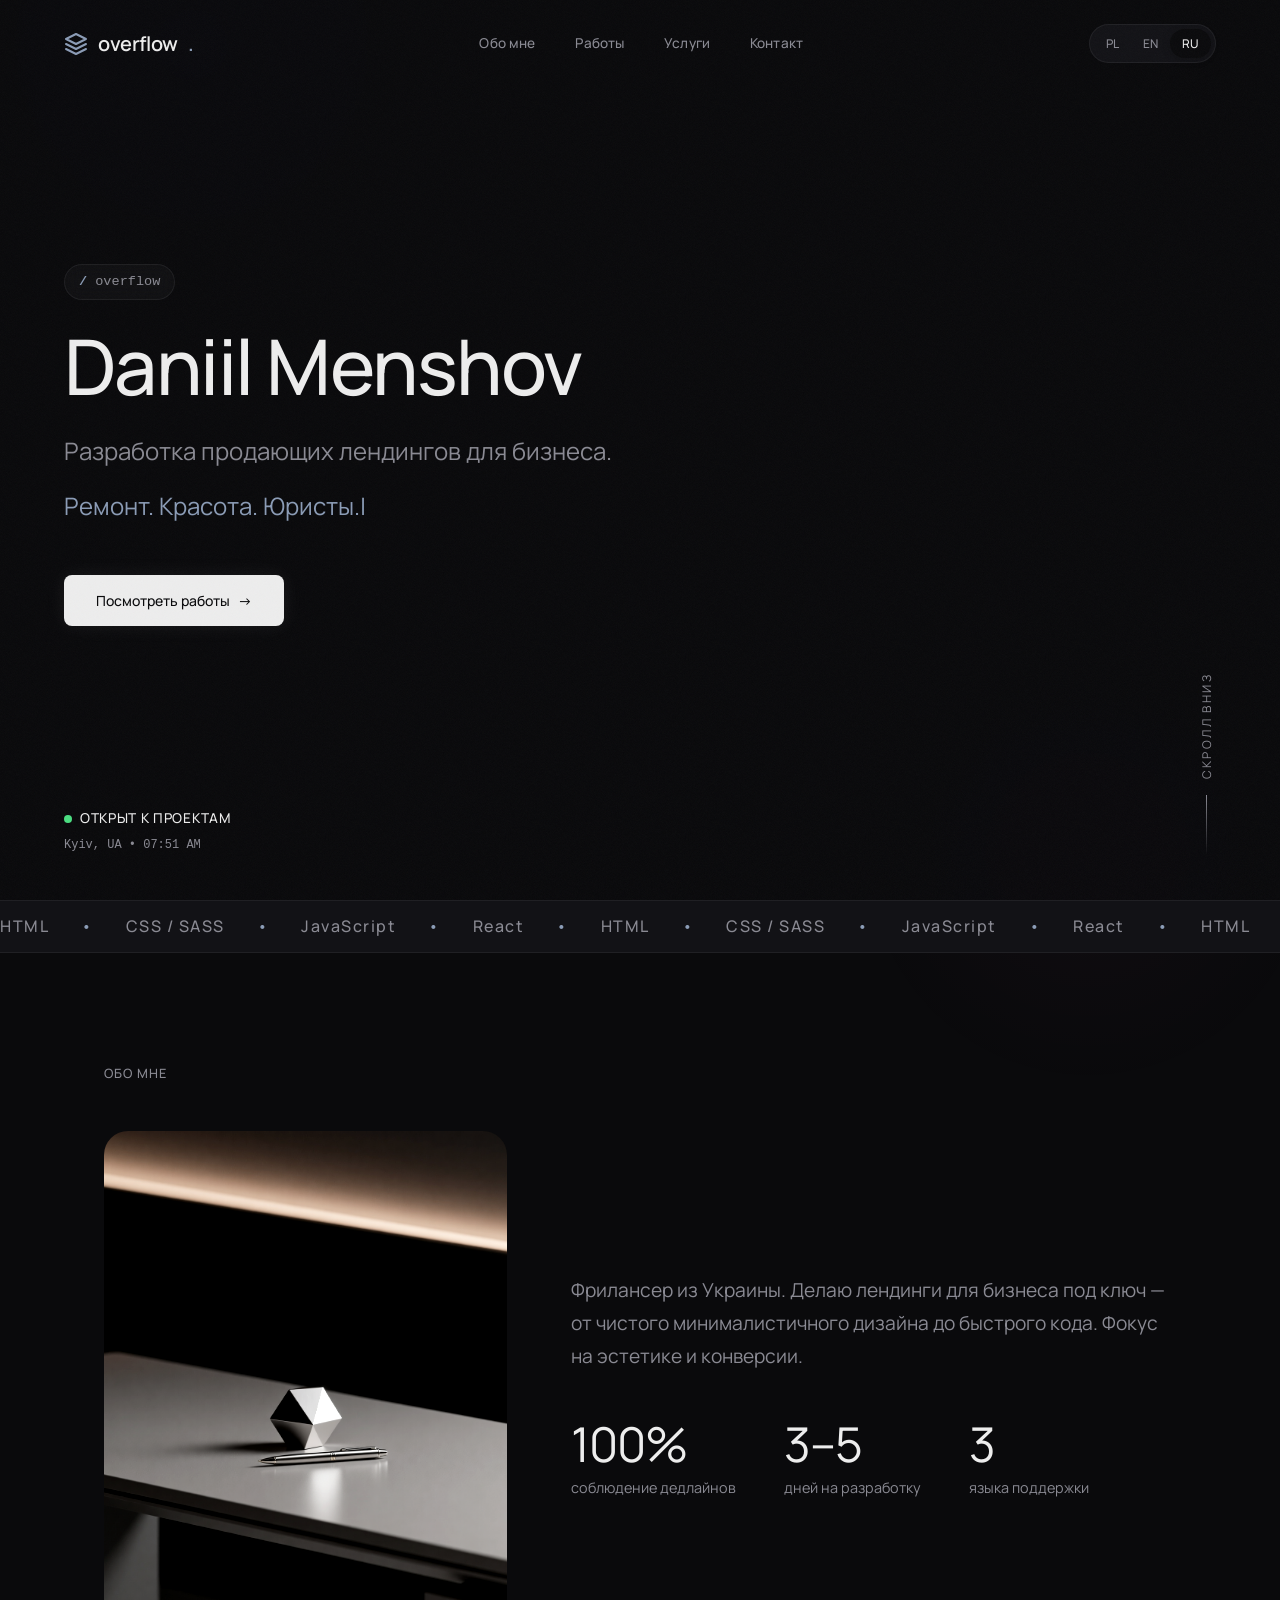
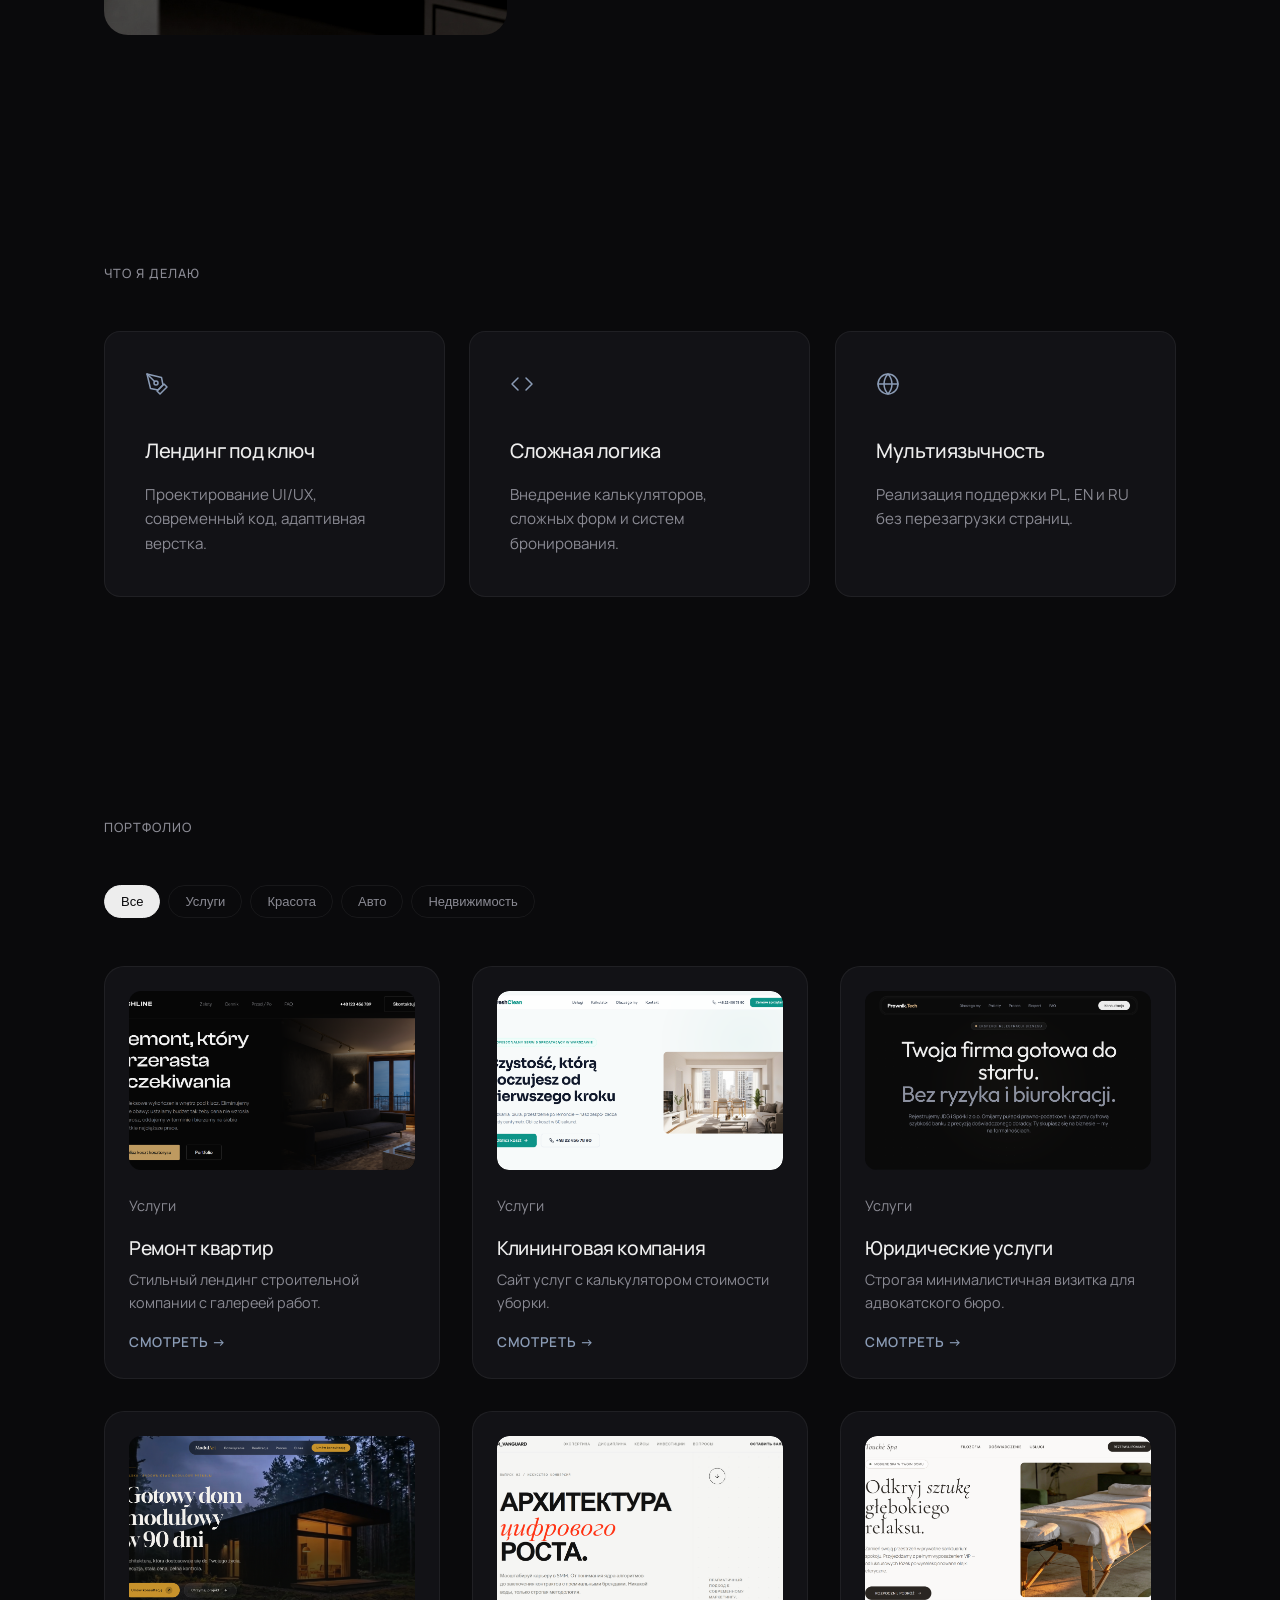
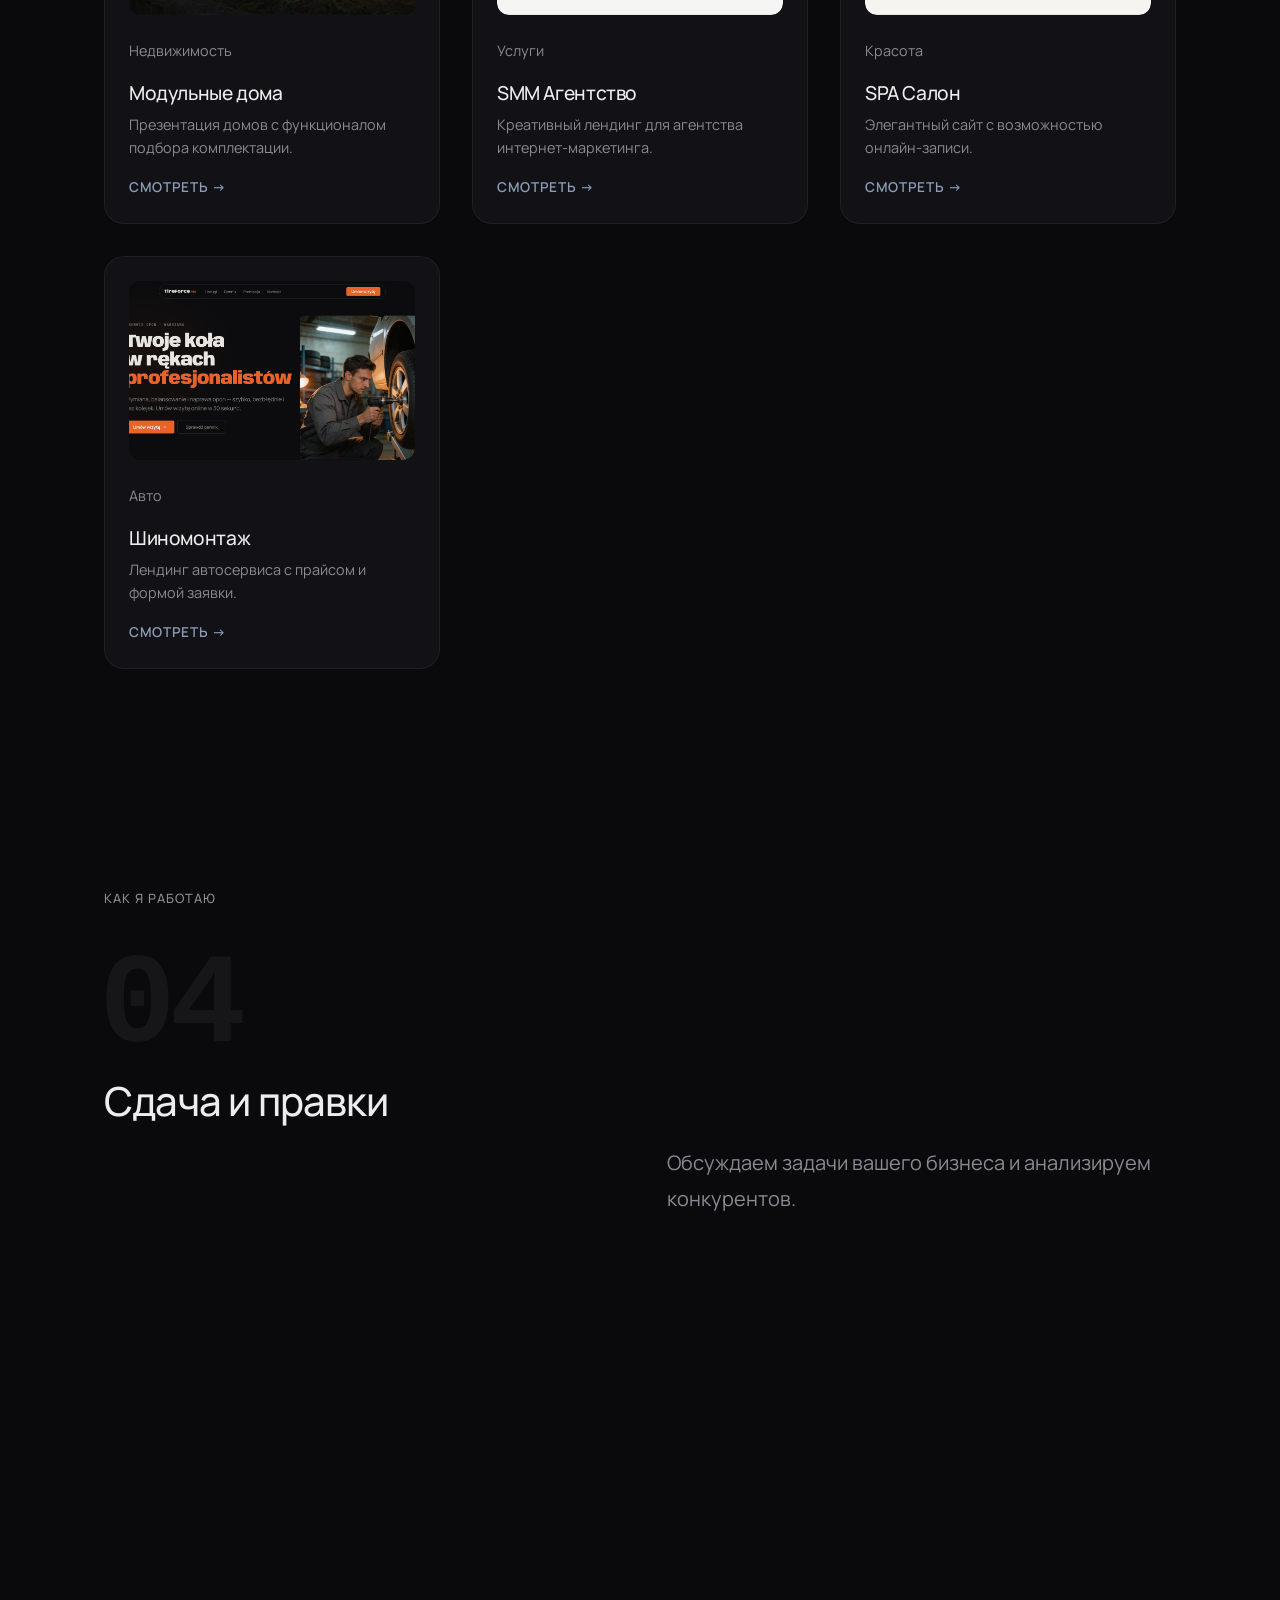
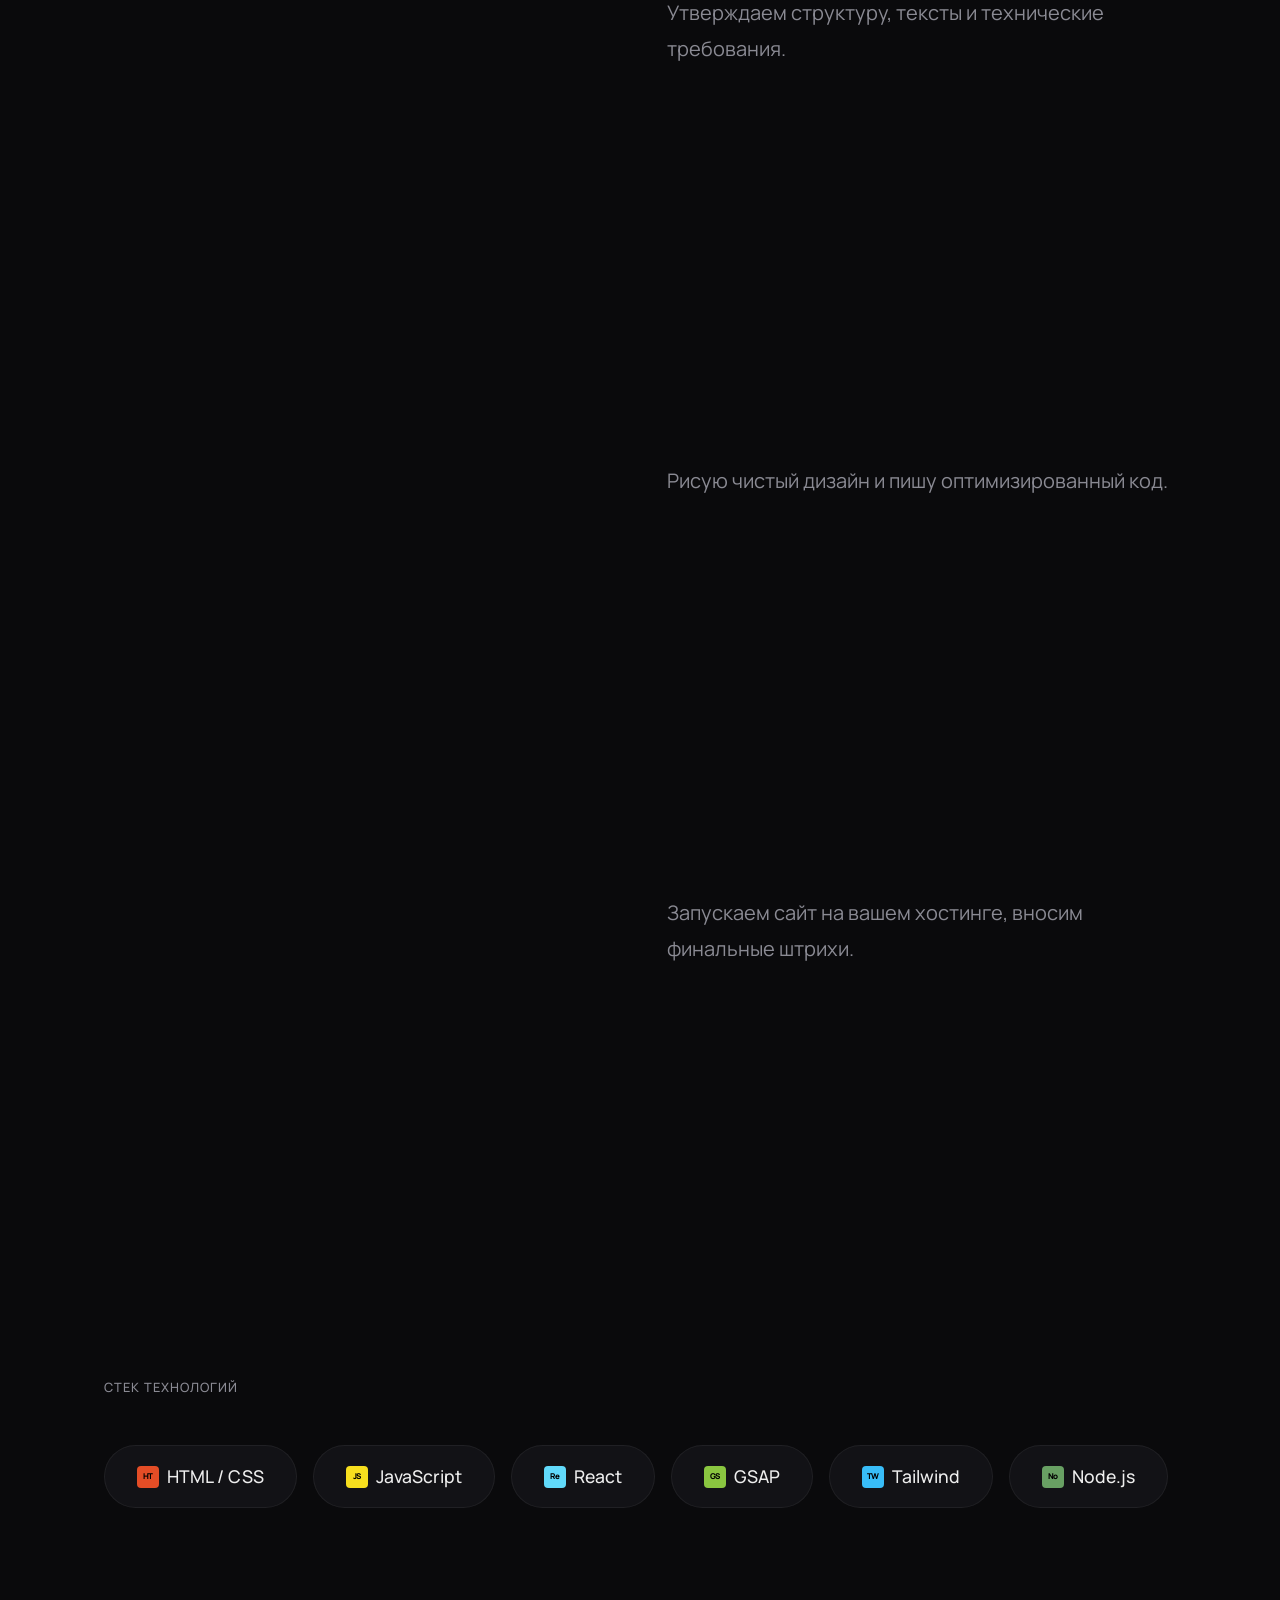
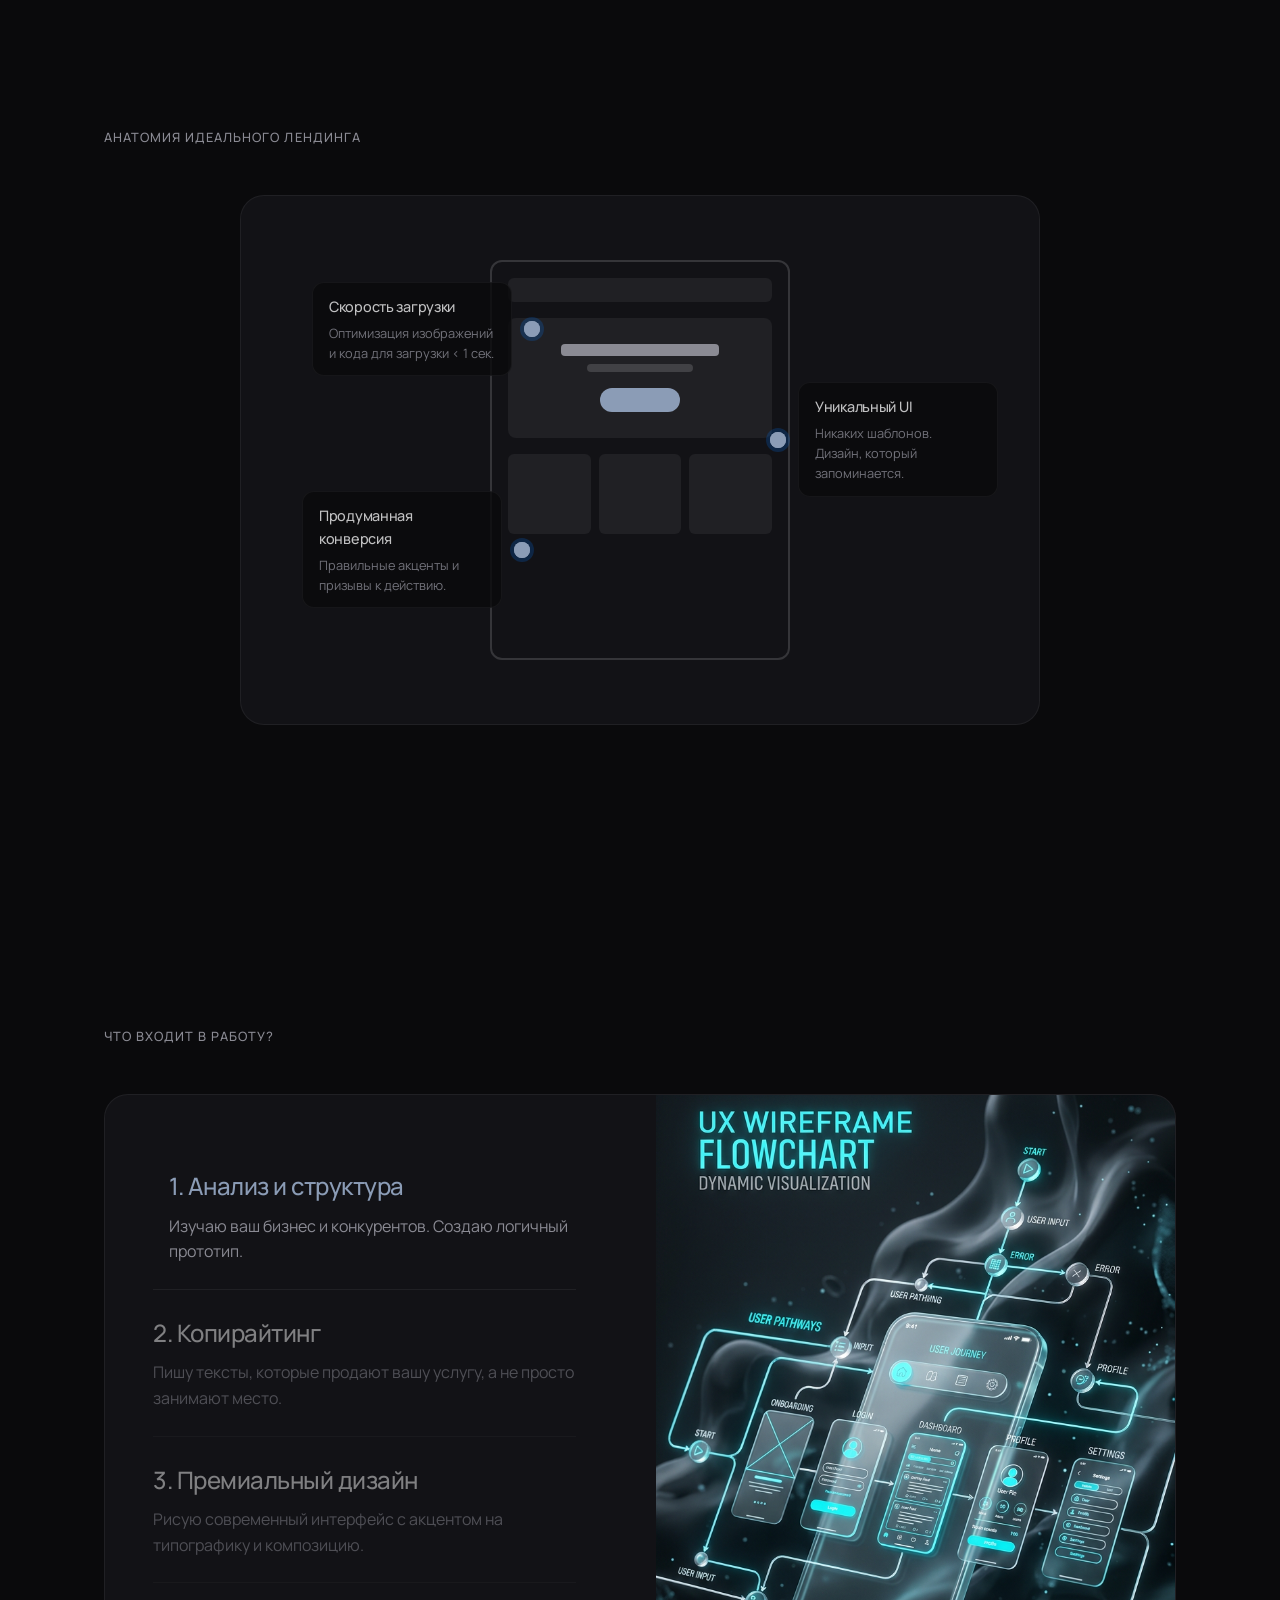
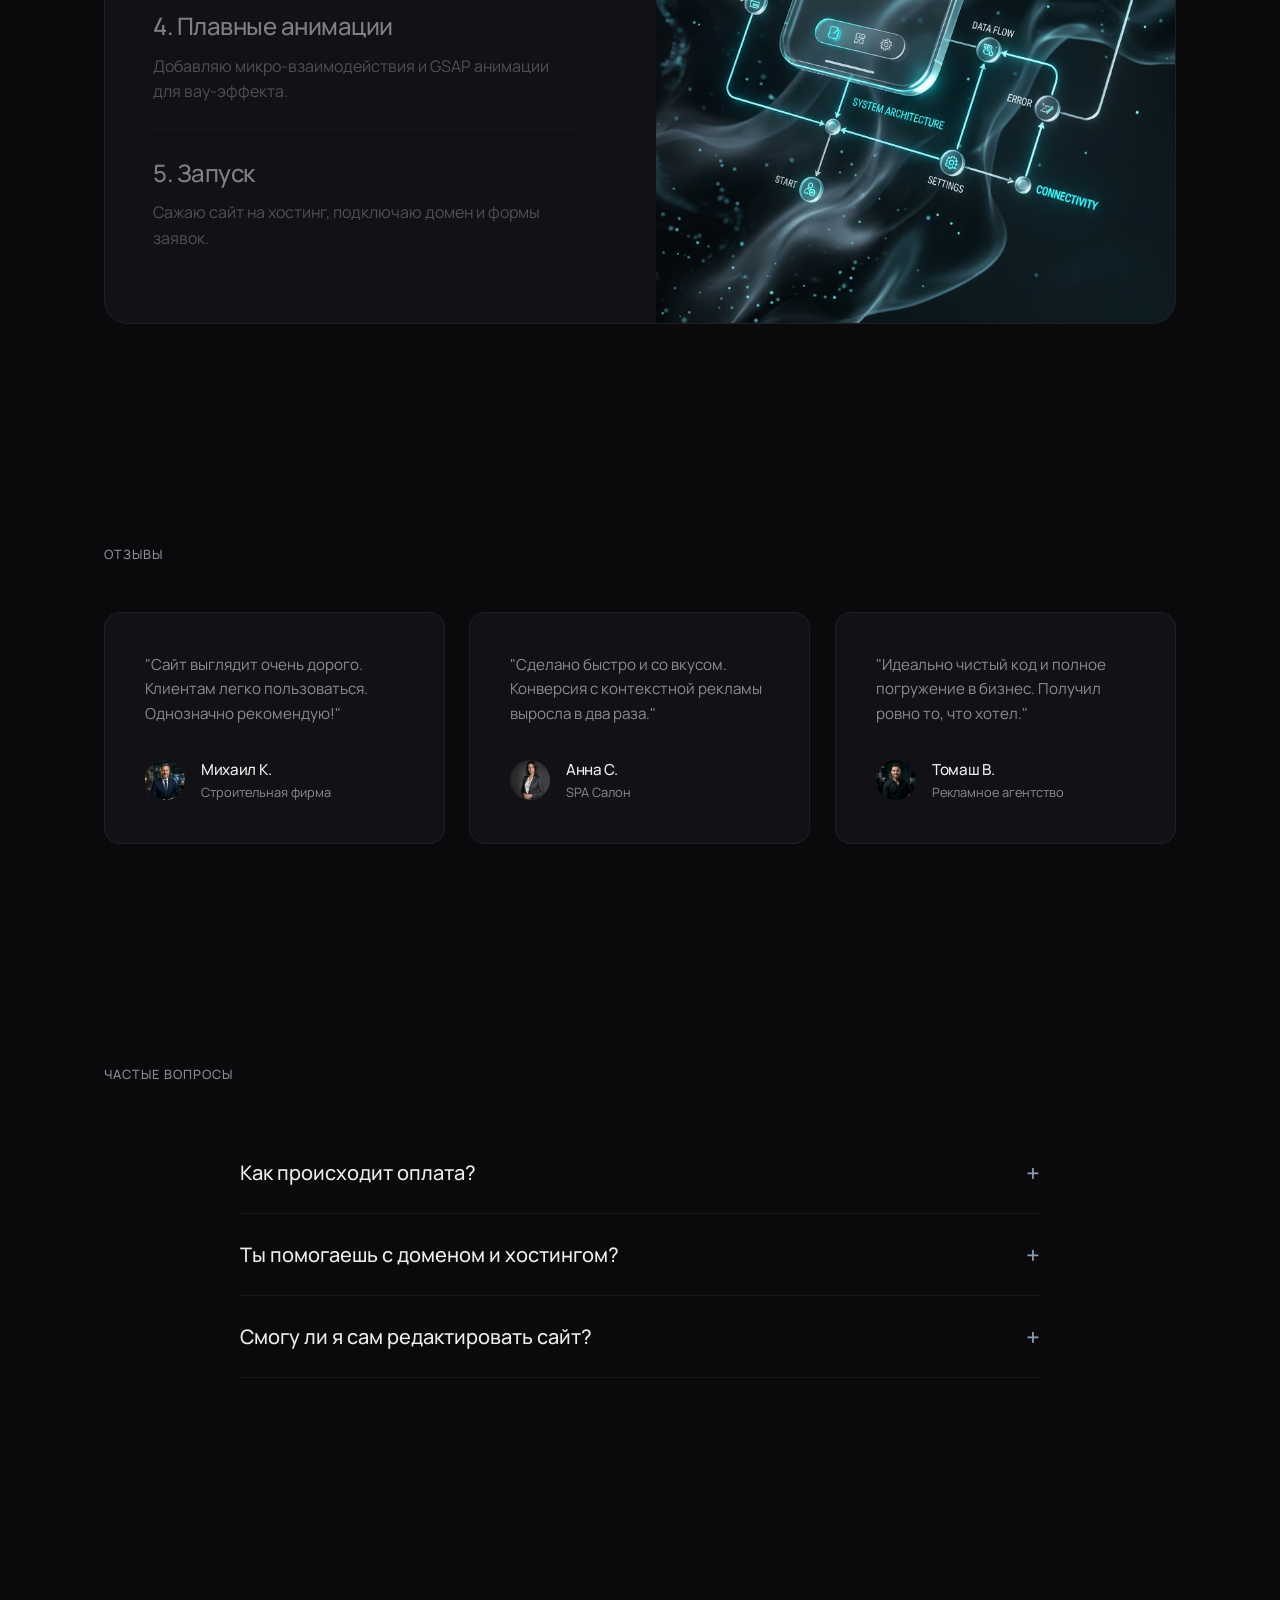
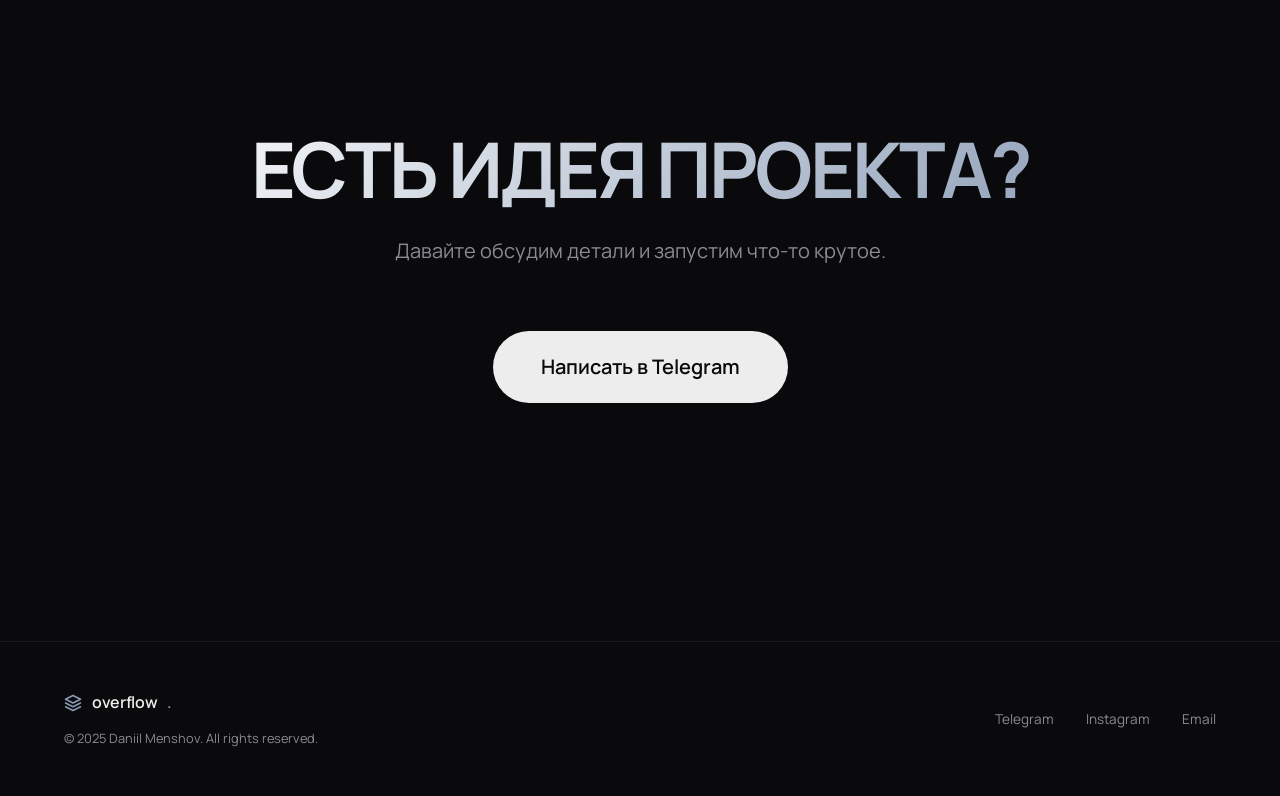
==== commit ec81c1a7: "fix: update footer links, fix mobile button clipping, improve responsive layout" ====
--- a/index.html
+++ b/index.html
@@ -190,7 +190,7 @@
       <div class="giant-cta">
         <h2 class="cta-title" data-i18n="cta.title"></h2>
         <p class="cta-subtitle" data-i18n="cta.subtitle"></p>
-        <a href="https://t.me/your_telegram" target="_blank" class="cta-btn" data-i18n="cta.btn"></a>
+        <a href="https://t.me/zzxvaracaa" target="_blank" class="cta-btn" data-i18n="cta.btn"></a>
       </div>
     </section>
   </main>
@@ -205,9 +205,9 @@
         <p class="footer-copy">© 2025 Daniil Menshov. All rights reserved.</p>
       </div>
       <div class="footer-links">
-        <a href="https://t.me/your_telegram" target="_blank">Telegram</a>
-        <a href="https://github.com/shelovesmytears1-ship-it" target="_blank">GitHub</a>
-        <a href="mailto:your@email.com">Email</a>
+        <a href="https://t.me/zzxvaracaa" target="_blank">Telegram</a>
+        <a href="https://www.instagram.com/overflow.web?igsh=MTdwODNkZmpnYWUxNA%3D%3D&utm_source=qr" target="_blank">Instagram</a>
+        <a href="mailto:overflow.web1@gmail.com">Email</a>
       </div>
     </div>
   </footer>
--- a/style.css
+++ b/style.css
@@ -728,16 +728,65 @@
 /* Media Queries */
 @media (max-width: 768px) {
   .about-grid { grid-template-columns: 1fr; gap: 2rem; }
-  section { padding: 100px 5%; }
-  .header-inner { flex-direction: column; gap: 1rem; }
+  section { padding: 80px 5%; }
+  .header-inner { flex-direction: row; gap: 1rem; flex-wrap: wrap; }
   header { padding: 16px 5%; }
-  .cta-btn, .btn-primary { 
-    width: 100%; 
-    display: block; 
-    padding: 16px 24px; 
-    font-size: 1.1rem; 
+
+  /* Fix: use flex not block so ::after arrow works */
+  .btn-primary {
+    width: 100%;
+    justify-content: center;
+    padding: 16px 20px;
+    font-size: 1rem;
+    box-sizing: border-box;
+  }
+  .cta-btn {
+    width: 100%;
+    display: block;
+    padding: 18px 24px;
+    font-size: 1.1rem;
     text-align: center;
+    box-sizing: border-box;
   }
+
+  /* Hero */
+  #hero { min-height: 100svh; padding: 120px 5% 100px; }
+  .hero-content h1 { font-size: clamp(2.5rem, 10vw, 3.5rem); }
+  .hero-actions { width: 100%; }
+
+  /* Portfolio */
+  .portfolio-grid { grid-template-columns: 1fr; }
+  .filters { gap: 0.4rem; }
+  .filter-btn { padding: 7px 14px; font-size: 12px; }
+
+  /* Services */
+  .services-grid { grid-template-columns: 1fr; }
+
+  /* Stats */
+  .about-stats { gap: 2rem; }
+  .stat-item h3 { font-size: 2.5rem; }
+
+  /* Reviews */
+  .reviews-grid { grid-template-columns: 1fr; }
+
+  /* Process */
+  .process-number { font-size: clamp(6rem, 30vw, 10rem); }
+
+  /* CTA */
+  .cta-title { font-size: clamp(2rem, 8vw, 3rem); }
+  .giant-cta { padding: 0 5%; }
+
+  /* Tech grid */
+  .tech-grid { gap: 0.6rem; }
+}
+
+@media (max-width: 480px) {
+  section { padding: 60px 5%; }
+  .about-image img { aspect-ratio: 3/4; }
+  .card { padding: 1.75rem; }
+  .portfolio-card { padding: 1.25rem; }
+  .footer-inner { flex-direction: column; align-items: flex-start; gap: 1.5rem; }
+  .footer-links { gap: 1.25rem; flex-wrap: wrap; }
 }
 
 
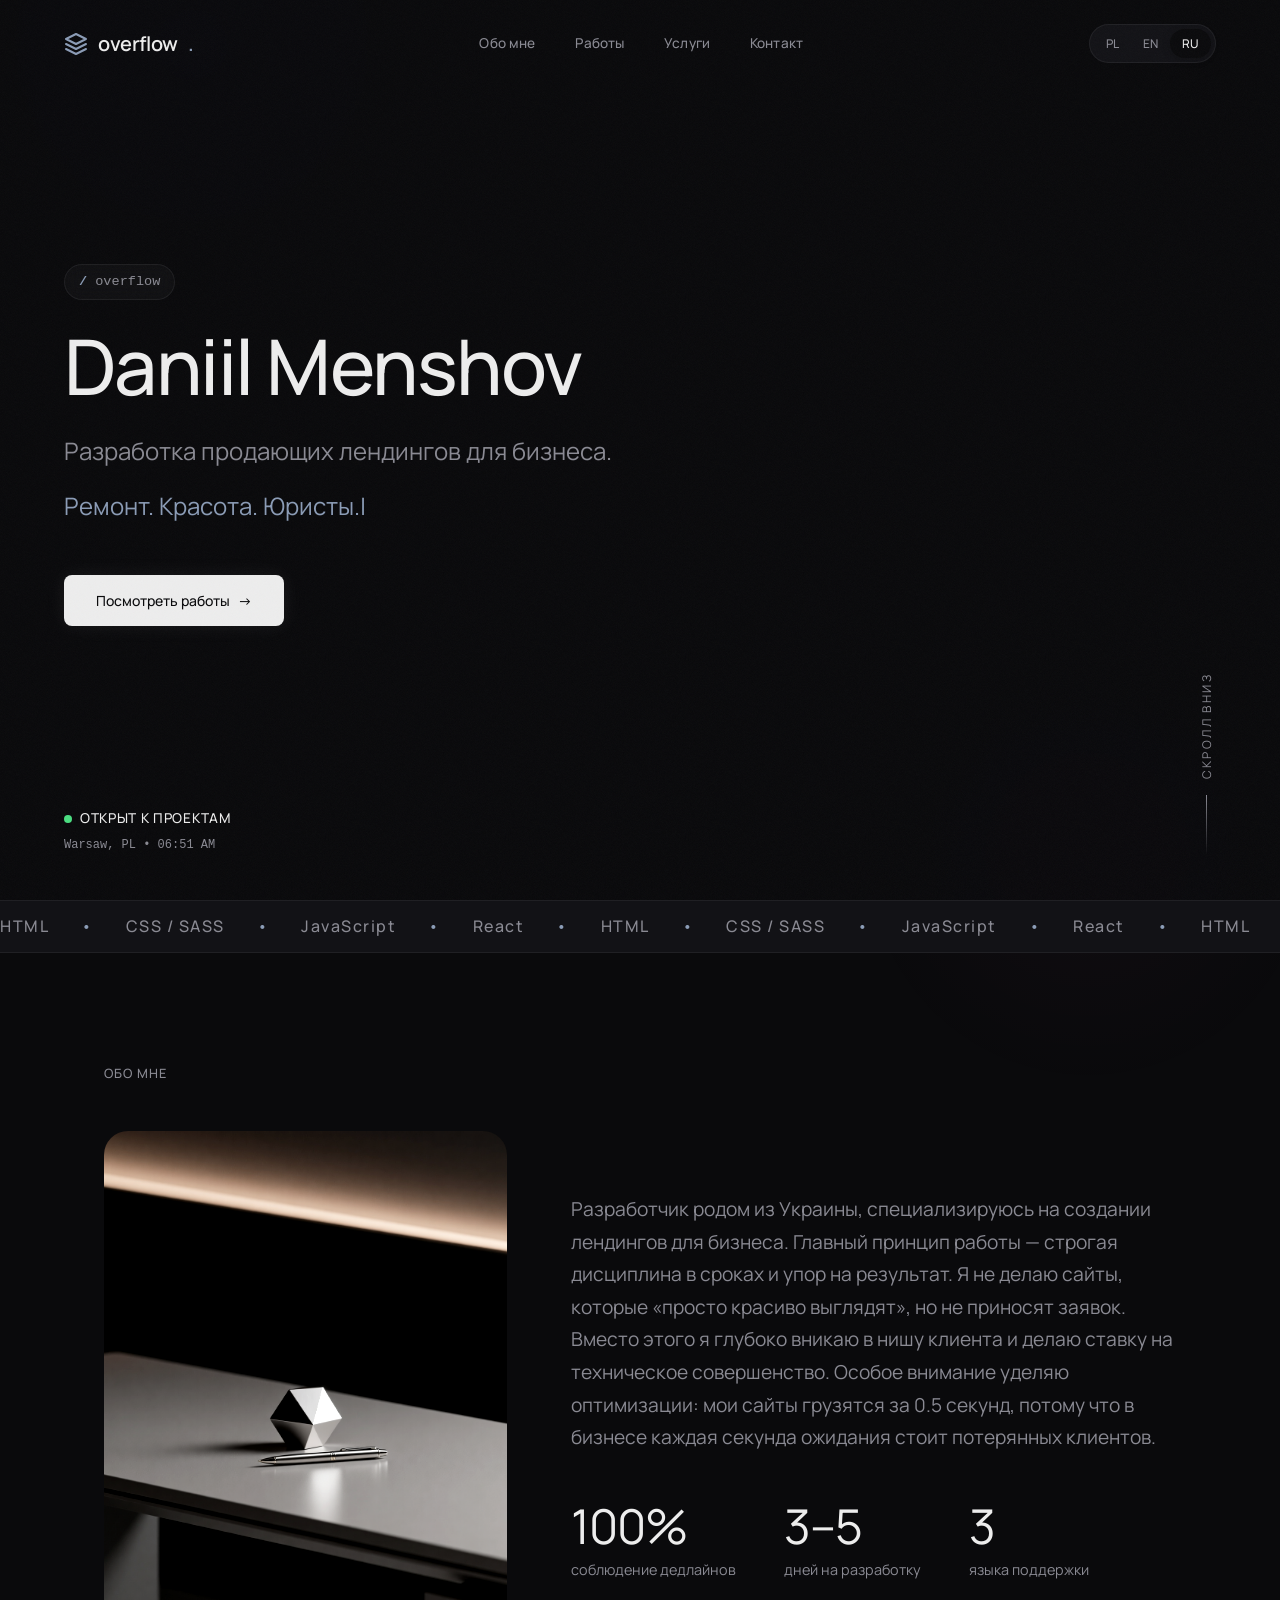
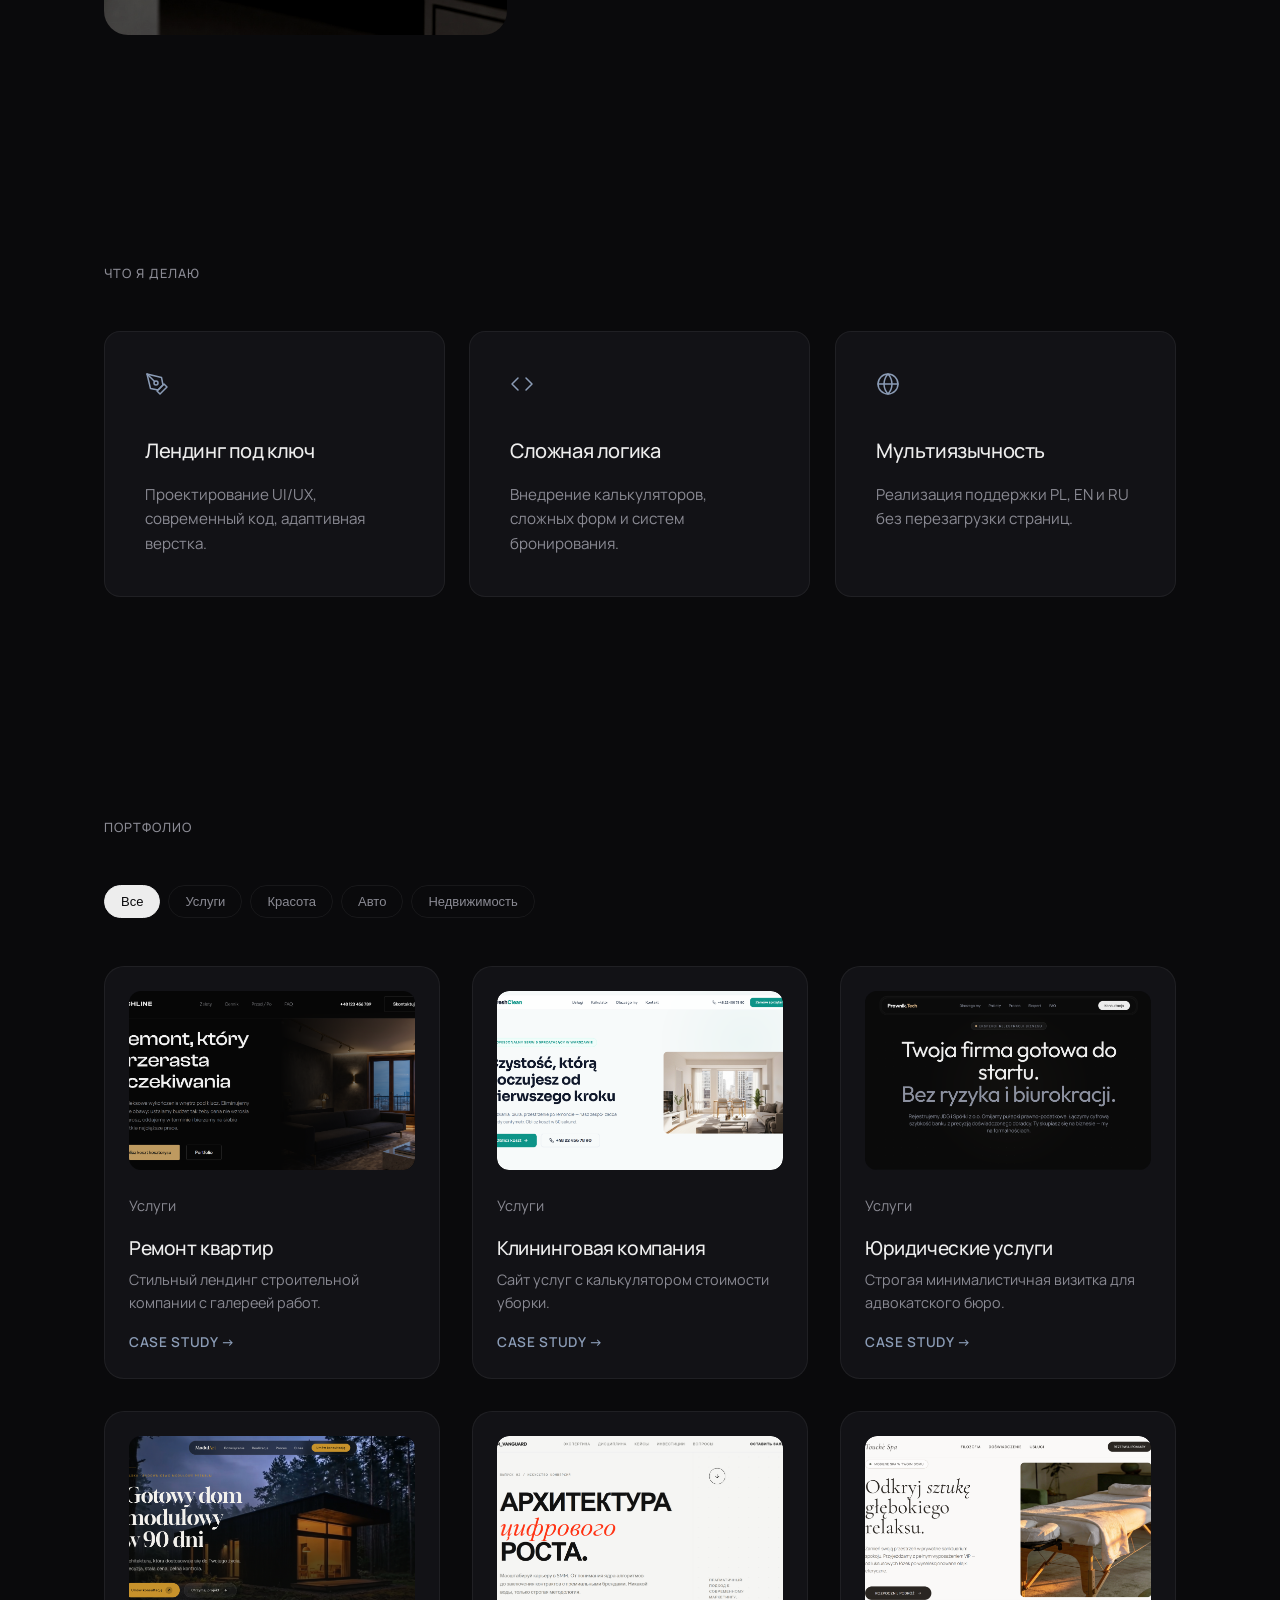
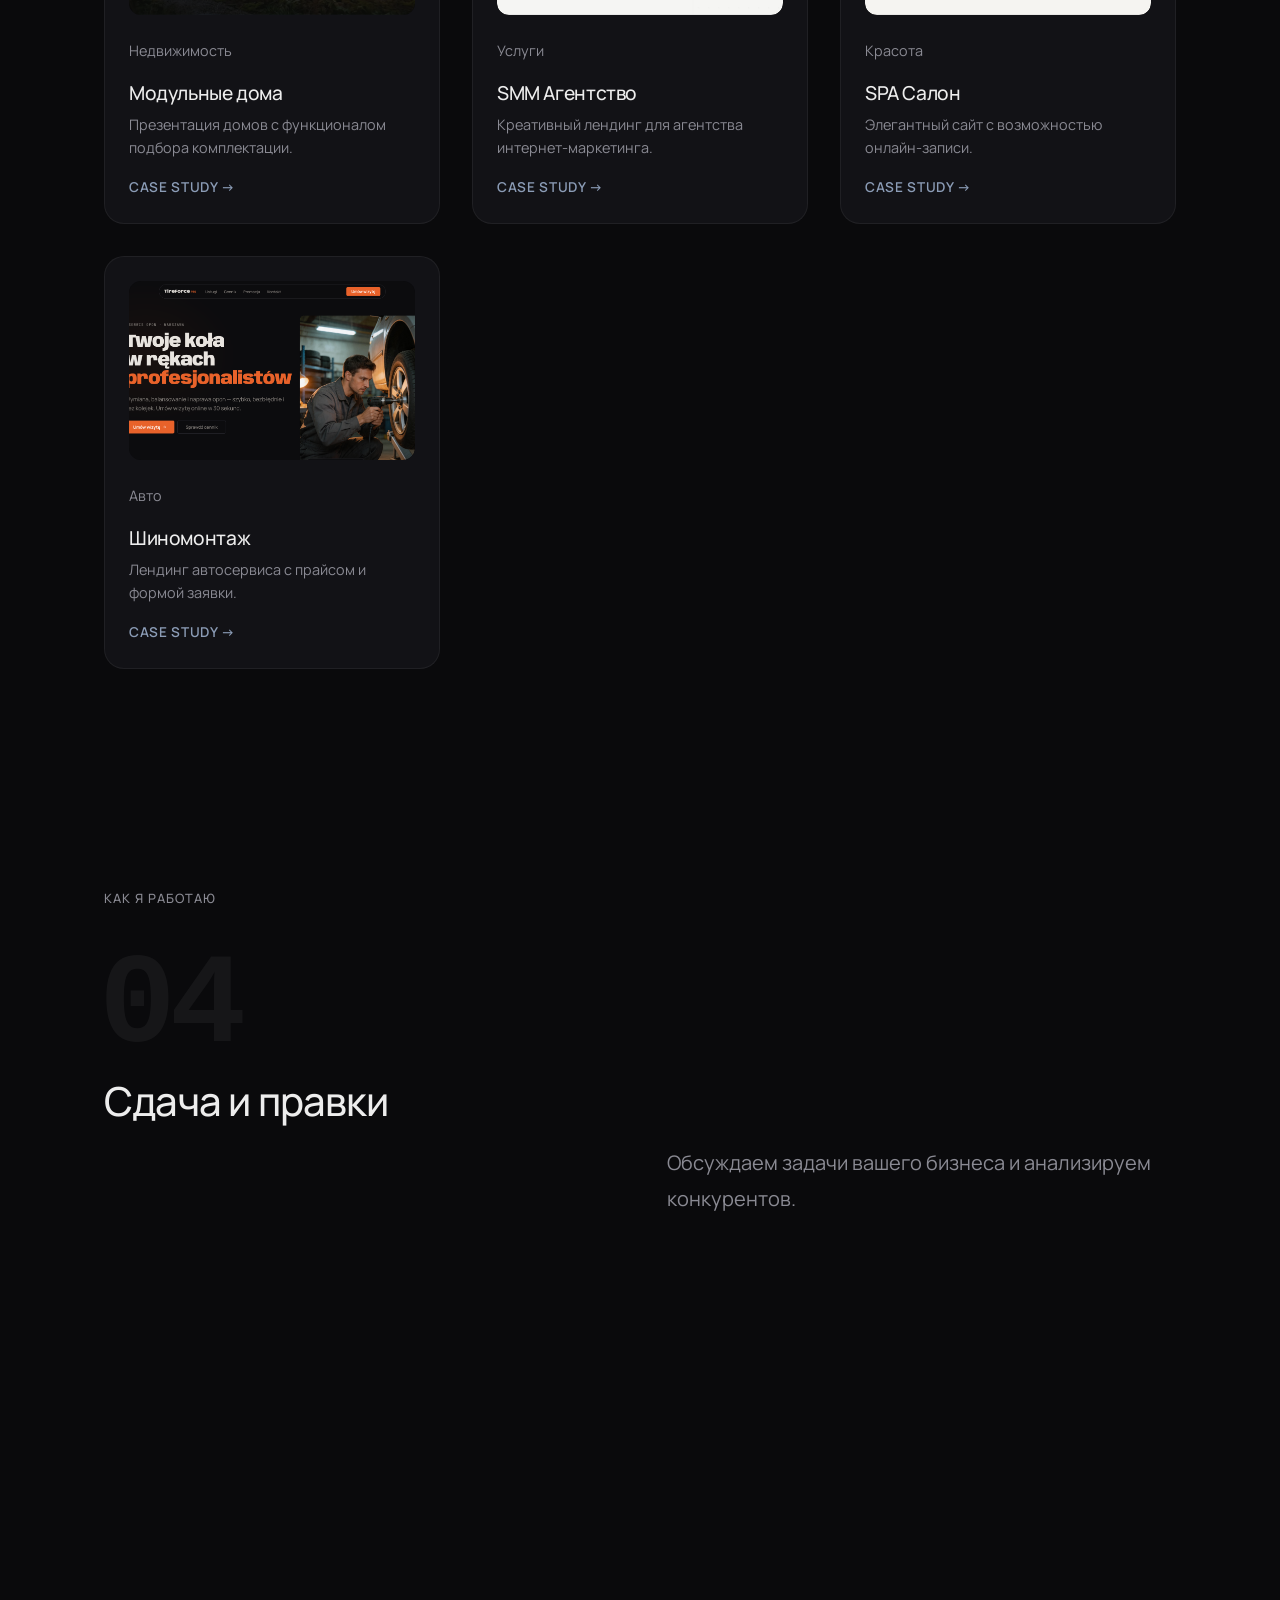
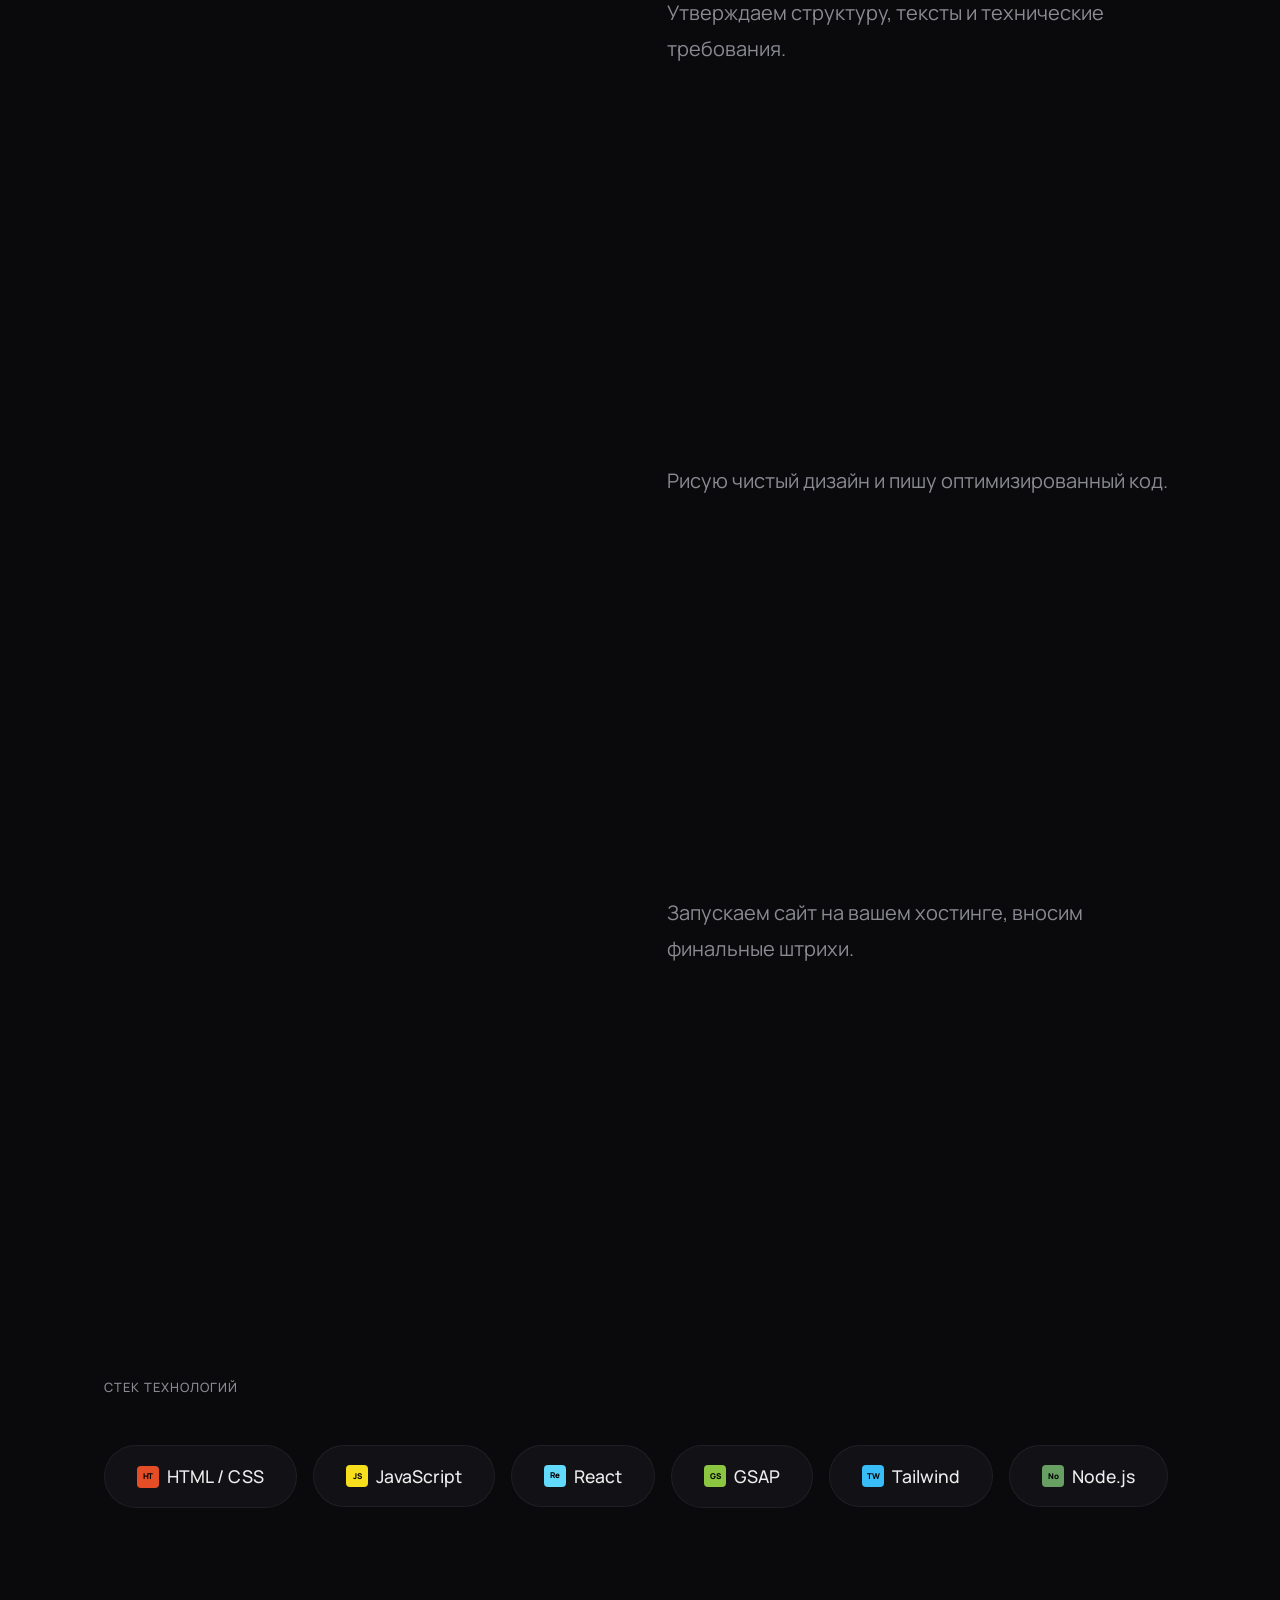
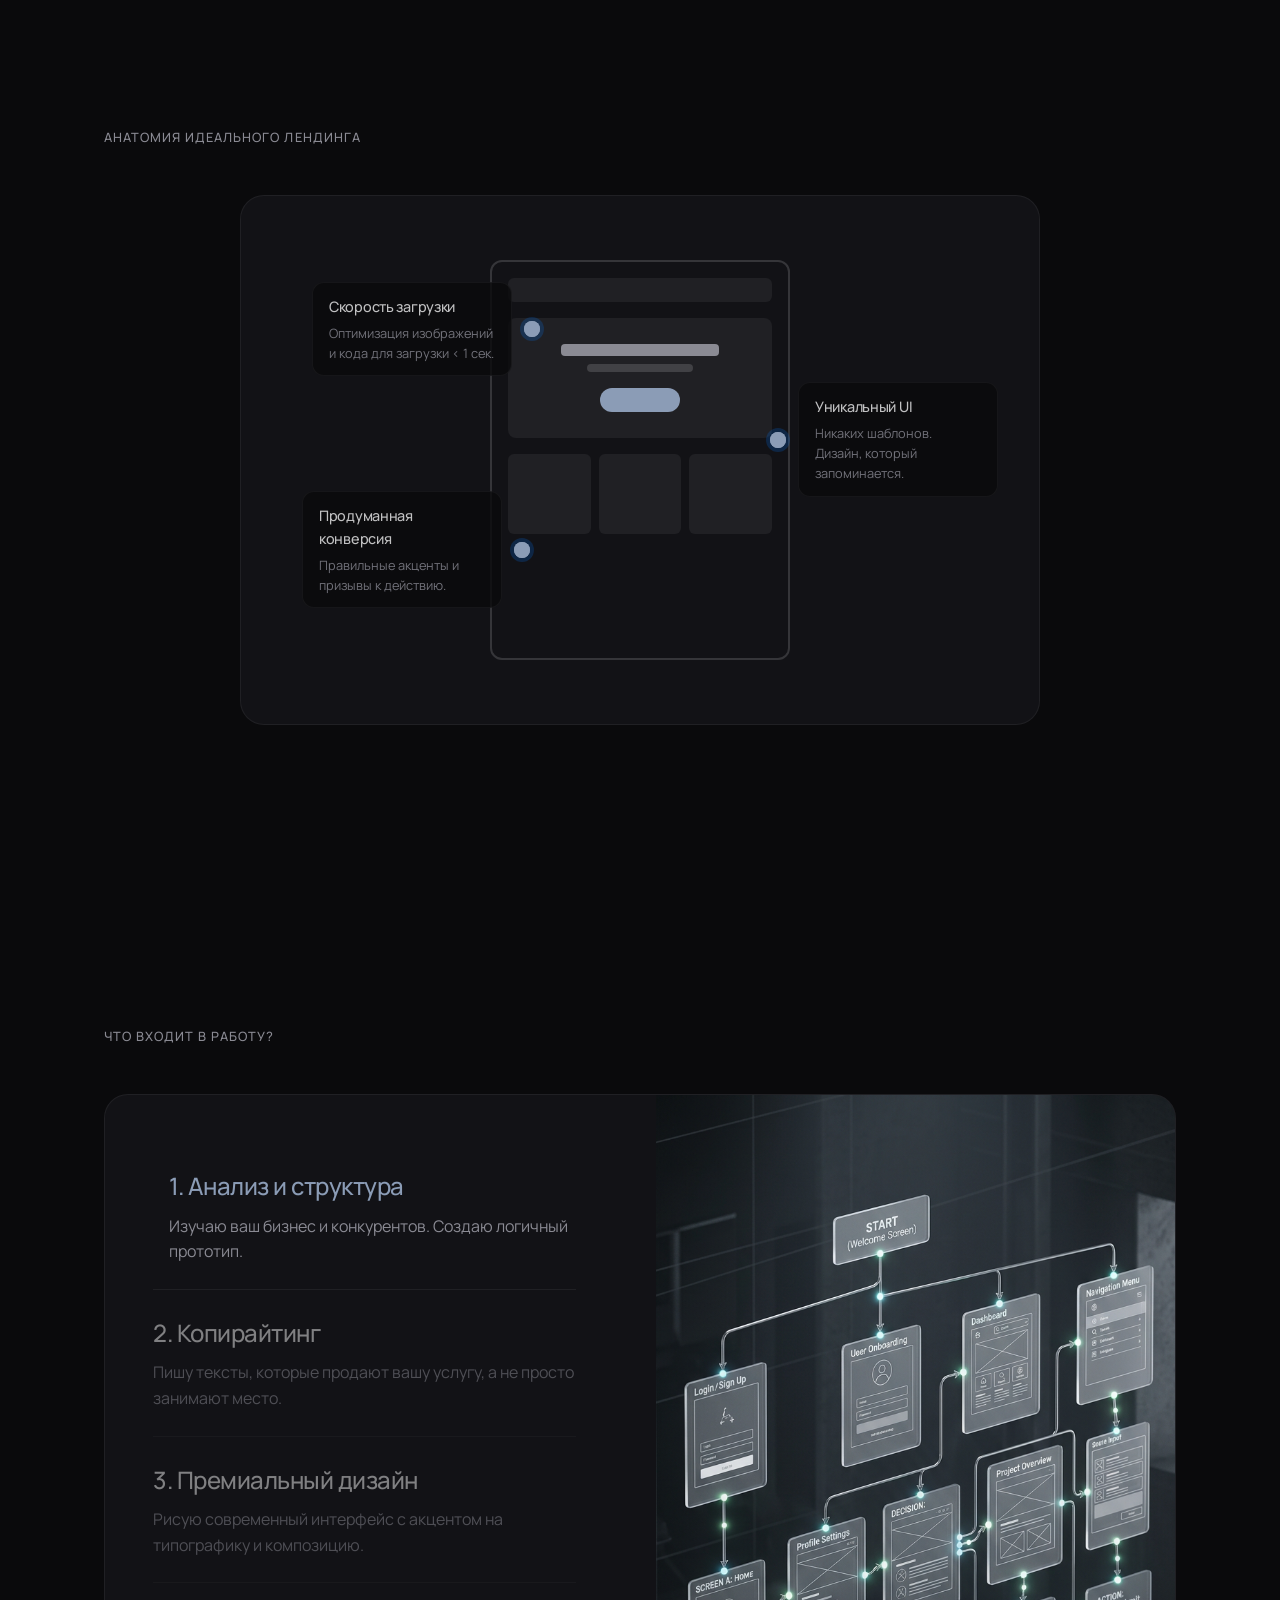
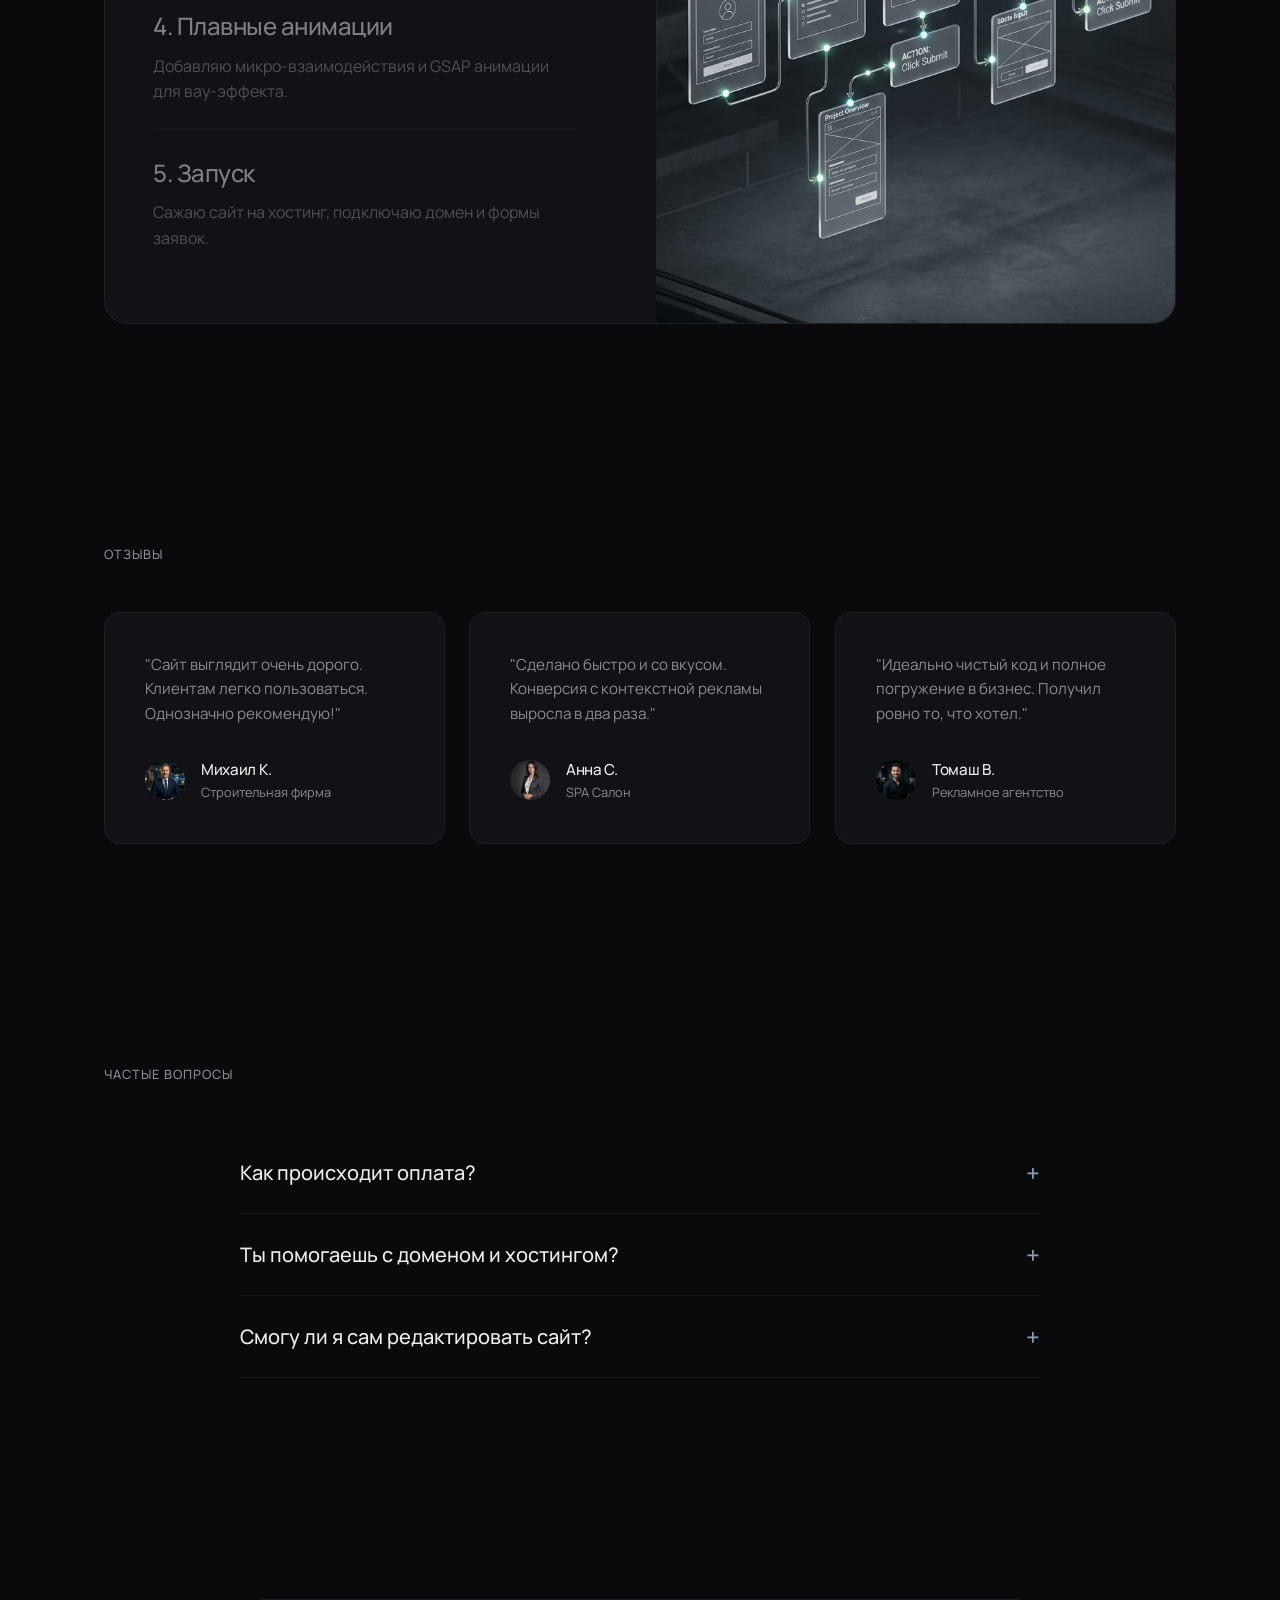
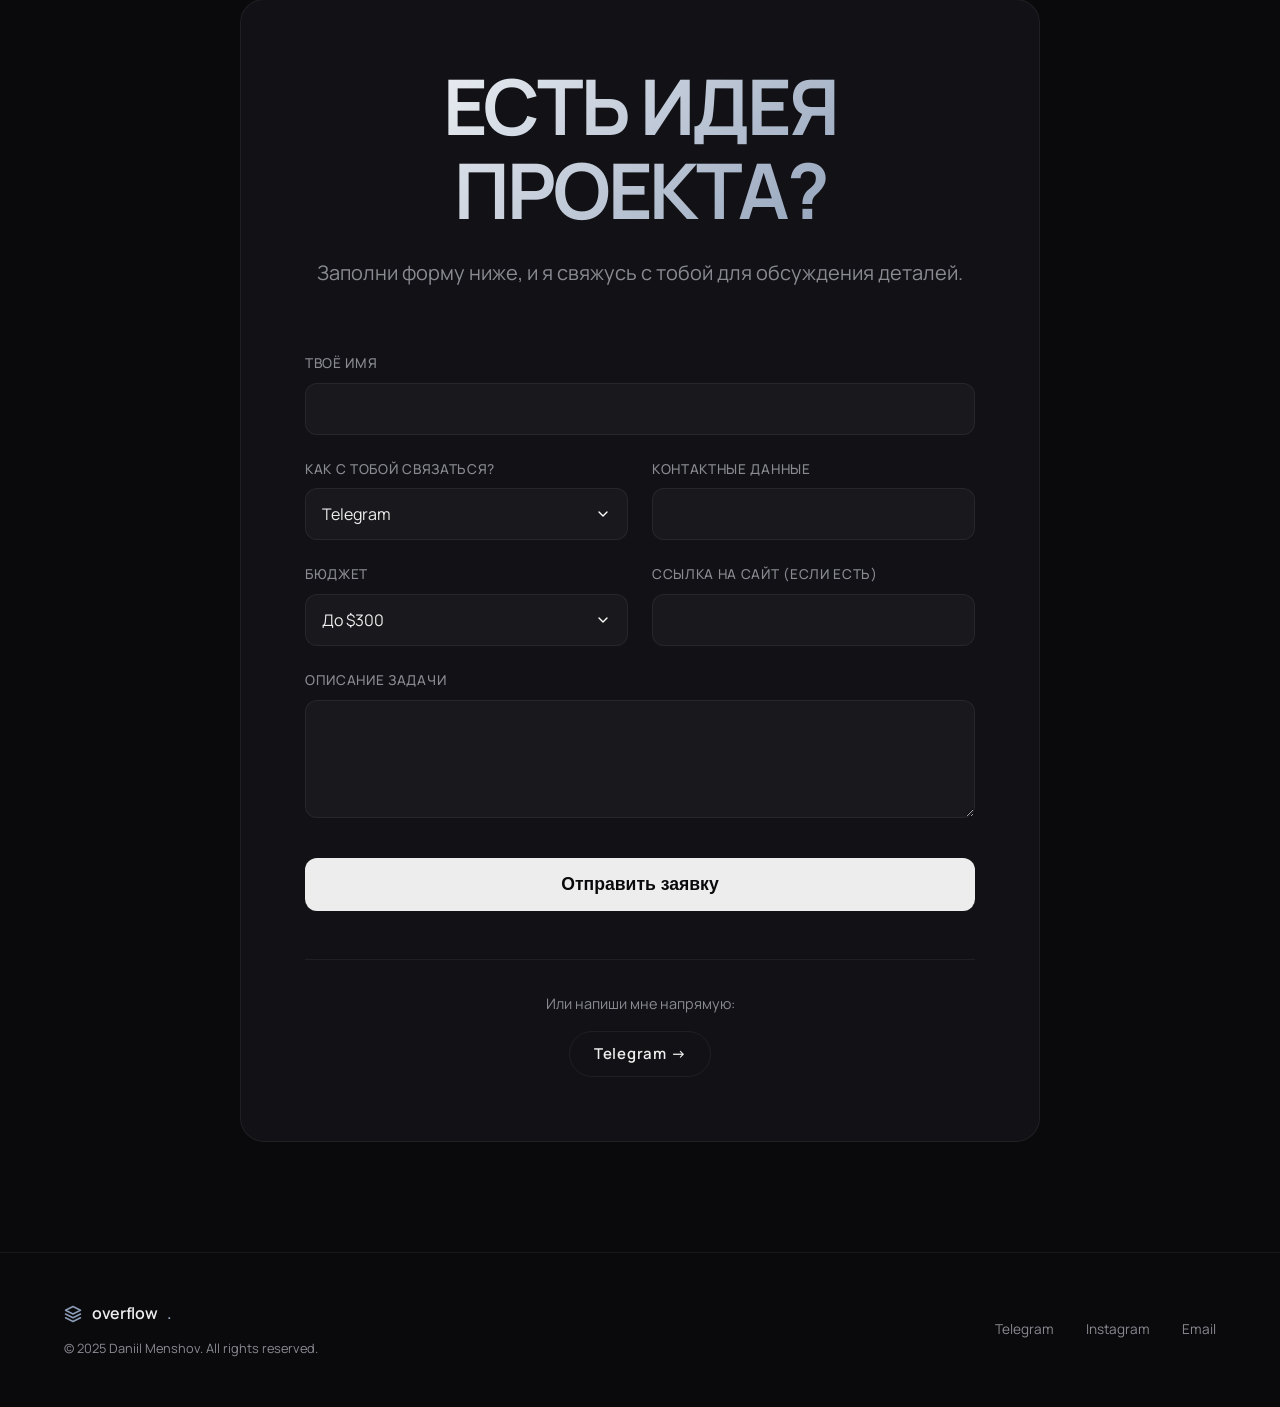
==== commit 90abb13b: "Update contact form, case studies, and bot integration" ====
--- a/index.html
+++ b/index.html
@@ -187,10 +187,62 @@
     </section>
   
     <section id="contact" class="fade-up">
-      <div class="giant-cta">
-        <h2 class="cta-title" data-i18n="cta.title"></h2>
-        <p class="cta-subtitle" data-i18n="cta.subtitle"></p>
-        <a href="https://t.me/zzxvaracaa" target="_blank" class="cta-btn" data-i18n="cta.btn"></a>
+      <div class="contact-wrapper">
+        <div class="contact-text">
+          <h2 class="cta-title" data-i18n="contact.title"></h2>
+          <p class="cta-subtitle" data-i18n="contact.subtitle"></p>
+        </div>
+        
+        <form id="contact-form" class="contact-form">
+          <div class="form-group">
+            <label for="f-name" data-i18n="contact.form.nameLabel"></label>
+            <input type="text" id="f-name" name="name" required>
+          </div>
+          
+          <div class="form-row">
+            <div class="form-group">
+              <label for="f-contact-type" data-i18n="contact.form.contactTypeLabel"></label>
+              <select id="f-contact-type" name="contactType">
+                <option value="telegram" data-i18n="contact.form.contactTypeOptions.tg"></option>
+                <option value="email" data-i18n="contact.form.contactTypeOptions.email"></option>
+                <option value="instagram" data-i18n="contact.form.contactTypeOptions.inst"></option>
+              </select>
+            </div>
+            <div class="form-group">
+              <label for="f-contact" data-i18n="contact.form.contactLabel"></label>
+              <input type="text" id="f-contact" name="contact" required>
+            </div>
+          </div>
+
+          <div class="form-row">
+            <div class="form-group">
+              <label for="f-budget" data-i18n="contact.form.budgetLabel"></label>
+              <select id="f-budget" name="budget">
+                <option value="<300" data-i18n="contact.form.budgetOptions.b1"></option>
+                <option value="300-800" data-i18n="contact.form.budgetOptions.b2"></option>
+                <option value="800+" data-i18n="contact.form.budgetOptions.b3"></option>
+              </select>
+            </div>
+            <div class="form-group">
+              <label for="f-link" data-i18n="contact.form.linkLabel"></label>
+              <input type="url" id="f-link" name="link">
+            </div>
+          </div>
+
+          <div class="form-group">
+            <label for="f-desc" data-i18n="contact.form.descLabel"></label>
+            <textarea id="f-desc" name="desc" rows="4" required></textarea>
+          </div>
+
+          <button type="submit" class="submit-btn">
+            <span data-i18n="contact.form.submit"></span>
+          </button>
+        </form>
+
+        <div class="contact-alt">
+          <p data-i18n="contact.altText"></p>
+          <a href="https://t.me/zzxvaracaa" target="_blank" class="alt-btn">Telegram &rarr;</a>
+        </div>
       </div>
     </section>
   </main>
@@ -212,6 +264,37 @@
     </div>
   </footer>
 
+  <div class="modal-overlay" id="case-study-modal">
+    <div class="modal-content">
+      <button class="modal-close" id="modal-close">&times;</button>
+      <div class="modal-header">
+        <span class="modal-badge">Case Study</span>
+        <h3 id="modal-title">Project</h3>
+      </div>
+      <div class="modal-body">
+        <div class="modal-visual" id="modal-visual"></div>
+        <div class="modal-info">
+          <h4>Задача / Task</h4>
+          <p id="modal-task">Создание лендинга с высокой конверсией, интеграция сложных форм и настройка аналитики.</p>
+          <h4>Решение / Solution</h4>
+          <p id="modal-solution">Описание решения...</p>
+          <h4>Результат / Result</h4>
+          <div class="modal-results">
+            <div class="m-stat">
+              <span class="m-val" id="modal-res-1">+42%</span>
+              <span class="m-label">Конверсия</span>
+            </div>
+            <div class="m-stat">
+              <span class="m-val" id="modal-res-2">0.5s</span>
+              <span class="m-label">Загрузка</span>
+            </div>
+          </div>
+          <a href="#" target="_blank" class="modal-btn" id="modal-link">Перейти на сайт &rarr;</a>
+        </div>
+      </div>
+    </div>
+  </div>
+
   <script src="script.js"></script>
 </body>
 </html>
--- a/style.css
+++ b/style.css
@@ -664,10 +664,116 @@
   color: var(--text-muted);
 }
 
-/* Giant CTA */
+/* Contact Form Section */
+.contact-wrapper {
+  max-width: 800px;
+  margin: 0 auto;
+  padding: 4rem;
+  background: var(--surface);
+  border: 1px solid var(--border);
+  border-radius: 24px;
+}
+.contact-text {
+  text-align: center;
+  margin-bottom: 3rem;
+}
+.contact-form {
+  display: flex;
+  flex-direction: column;
+  gap: 1.5rem;
+}
+.form-row {
+  display: flex;
+  gap: 1.5rem;
+}
+.form-row .form-group {
+  flex: 1;
+}
+.form-group {
+  display: flex;
+  flex-direction: column;
+  gap: 0.5rem;
+}
+.form-group label {
+  font-size: 0.85rem;
+  color: var(--text-muted);
+  text-transform: uppercase;
+  letter-spacing: 0.05em;
+  font-weight: 500;
+}
+.contact-form input, .contact-form select, .contact-form textarea {
+  background: rgba(255, 255, 255, 0.03);
+  border: 1px solid var(--border);
+  border-radius: 12px;
+  padding: 14px 16px;
+  color: var(--text-main);
+  font-family: inherit;
+  font-size: 1rem;
+  transition: all 0.3s ease;
+  outline: none;
+}
+.contact-form select {
+  appearance: none;
+  background-image: url("data:image/svg+xml;charset=UTF-8,%3csvg xmlns='http://www.w3.org/2000/svg' viewBox='0 0 24 24' fill='none' stroke='white' stroke-width='2' stroke-linecap='round' stroke-linejoin='round'%3e%3cpolyline points='6 9 12 15 18 9'%3e%3c/polyline%3e%3c/svg%3e");
+  background-repeat: no-repeat;
+  background-position: right 1rem center;
+  background-size: 1em;
+}
+.contact-form select option {
+  background: #111;
+  color: #fff;
+}
+.contact-form input:focus, .contact-form select:focus, .contact-form textarea:focus {
+  border-color: var(--accent);
+  background: rgba(255, 255, 255, 0.05);
+}
+.submit-btn {
+  background: var(--text-main);
+  color: var(--bg);
+  border: none;
+  padding: 16px;
+  border-radius: 12px;
+  font-size: 1.1rem;
+  font-weight: 600;
+  cursor: pointer;
+  transition: transform 0.3s ease, box-shadow 0.3s ease;
+  margin-top: 1rem;
+}
+.submit-btn:hover {
+  transform: translateY(-2px);
+  box-shadow: 0 10px 30px rgba(255, 255, 255, 0.1);
+}
+.contact-alt {
+  margin-top: 3rem;
+  text-align: center;
+  padding-top: 2rem;
+  border-top: 1px solid var(--border);
+}
+.contact-alt p {
+  color: var(--text-muted);
+  margin-bottom: 1rem;
+  font-size: 0.9rem;
+}
+.alt-btn {
+  color: var(--text-main);
+  text-decoration: none;
+  font-weight: 600;
+  letter-spacing: 0.05em;
+  border: 1px solid var(--border);
+  padding: 10px 24px;
+  border-radius: 100px;
+  transition: all 0.3s ease;
+  display: inline-block;
+}
+.alt-btn:hover {
+  border-color: var(--text-main);
+  background: var(--text-main);
+  color: var(--bg);
+}
+
 .giant-cta {
   text-align: center;
-  padding: 8rem 0;
+  padding: 4rem 0;
 }
 .cta-title {
   font-size: clamp(3rem, 6vw, 5rem);
@@ -772,9 +878,11 @@
   /* Process */
   .process-number { font-size: clamp(6rem, 30vw, 10rem); }
 
-  /* CTA */
+  /* CTA / Contact Form */
   .cta-title { font-size: clamp(2rem, 8vw, 3rem); }
   .giant-cta { padding: 0 5%; }
+  .contact-wrapper { padding: 2rem 1.5rem; }
+  .form-row { flex-direction: column; gap: 1.5rem; }
 
   /* Tech grid */
   .tech-grid { gap: 0.6rem; }
@@ -1080,3 +1188,160 @@
   transform: scale(1.05);
   box-shadow: 0 10px 40px rgba(255, 255, 255, 0.15);
 }
+
+/* Modal Case Study */
+.modal-overlay {
+  position: fixed;
+  inset: 0;
+  background: rgba(0, 0, 0, 0.6);
+  backdrop-filter: blur(12px);
+  -webkit-backdrop-filter: blur(12px);
+  z-index: 10000;
+  display: flex;
+  align-items: center;
+  justify-content: center;
+  opacity: 0;
+  pointer-events: none;
+  transition: opacity 0.4s ease;
+  padding: 20px;
+}
+.modal-overlay.active {
+  opacity: 1;
+  pointer-events: all;
+}
+.modal-content {
+  background: var(--surface);
+  border: 1px solid var(--border);
+  border-radius: 24px;
+  width: 100%;
+  max-width: 900px;
+  max-height: 90vh;
+  overflow-y: auto;
+  position: relative;
+  transform: translateY(30px) scale(0.95);
+  transition: transform 0.4s cubic-bezier(0.16, 1, 0.3, 1);
+  box-shadow: 0 24px 80px rgba(0, 0, 0, 0.4);
+}
+.modal-overlay.active .modal-content {
+  transform: translateY(0) scale(1);
+}
+.modal-close {
+  position: absolute;
+  top: 20px;
+  right: 20px;
+  background: rgba(255, 255, 255, 0.1);
+  border: none;
+  width: 40px;
+  height: 40px;
+  border-radius: 50%;
+  color: #fff;
+  font-size: 1.5rem;
+  cursor: pointer;
+  display: flex;
+  align-items: center;
+  justify-content: center;
+  z-index: 10;
+  transition: background 0.3s ease;
+}
+.modal-close:hover {
+  background: rgba(255, 255, 255, 0.2);
+}
+.modal-header {
+  padding: 40px 40px 20px;
+  border-bottom: 1px solid var(--border);
+}
+.modal-badge {
+  display: inline-block;
+  background: var(--text-main);
+  color: var(--bg);
+  padding: 4px 12px;
+  border-radius: 20px;
+  font-size: 0.8rem;
+  font-weight: 600;
+  text-transform: uppercase;
+  letter-spacing: 0.05em;
+  margin-bottom: 1rem;
+}
+.modal-header h3 {
+  font-size: 2.5rem;
+  color: var(--text-main);
+}
+.modal-body {
+  display: grid;
+  grid-template-columns: 1fr 1fr;
+  gap: 40px;
+  padding: 40px;
+}
+.modal-visual {
+  background: var(--border);
+  border-radius: 16px;
+  overflow: hidden;
+  aspect-ratio: 4/3;
+}
+.modal-info h4 {
+  font-size: 1rem;
+  color: var(--text-main);
+  margin-bottom: 0.5rem;
+  margin-top: 1.5rem;
+}
+.modal-info h4:first-child {
+  margin-top: 0;
+}
+.modal-info p {
+  font-size: 0.95rem;
+  color: var(--text-muted);
+  line-height: 1.6;
+}
+.modal-results {
+  display: flex;
+  gap: 20px;
+  margin-top: 1rem;
+  margin-bottom: 2rem;
+}
+.m-stat {
+  background: rgba(255, 255, 255, 0.03);
+  border: 1px solid var(--border);
+  padding: 16px;
+  border-radius: 12px;
+  flex: 1;
+}
+.m-val {
+  display: block;
+  font-size: 1.8rem;
+  font-weight: 700;
+  color: var(--accent);
+  margin-bottom: 4px;
+}
+.m-label {
+  font-size: 0.8rem;
+  color: var(--text-muted);
+  text-transform: uppercase;
+  letter-spacing: 0.05em;
+}
+.modal-btn {
+  display: inline-block;
+  background: var(--accent);
+  color: var(--bg);
+  padding: 16px 32px;
+  border-radius: 100px;
+  text-decoration: none;
+  font-weight: 600;
+  transition: transform 0.3s ease;
+  width: 100%;
+  text-align: center;
+  box-sizing: border-box;
+}
+.modal-btn:hover {
+  transform: scale(1.02);
+}
+
+@media (max-width: 768px) {
+  .modal-body {
+    grid-template-columns: 1fr;
+    padding: 20px;
+  }
+  .modal-header {
+    padding: 30px 20px 20px;
+  }
+  .modal-header h3 { font-size: 1.8rem; }
+}
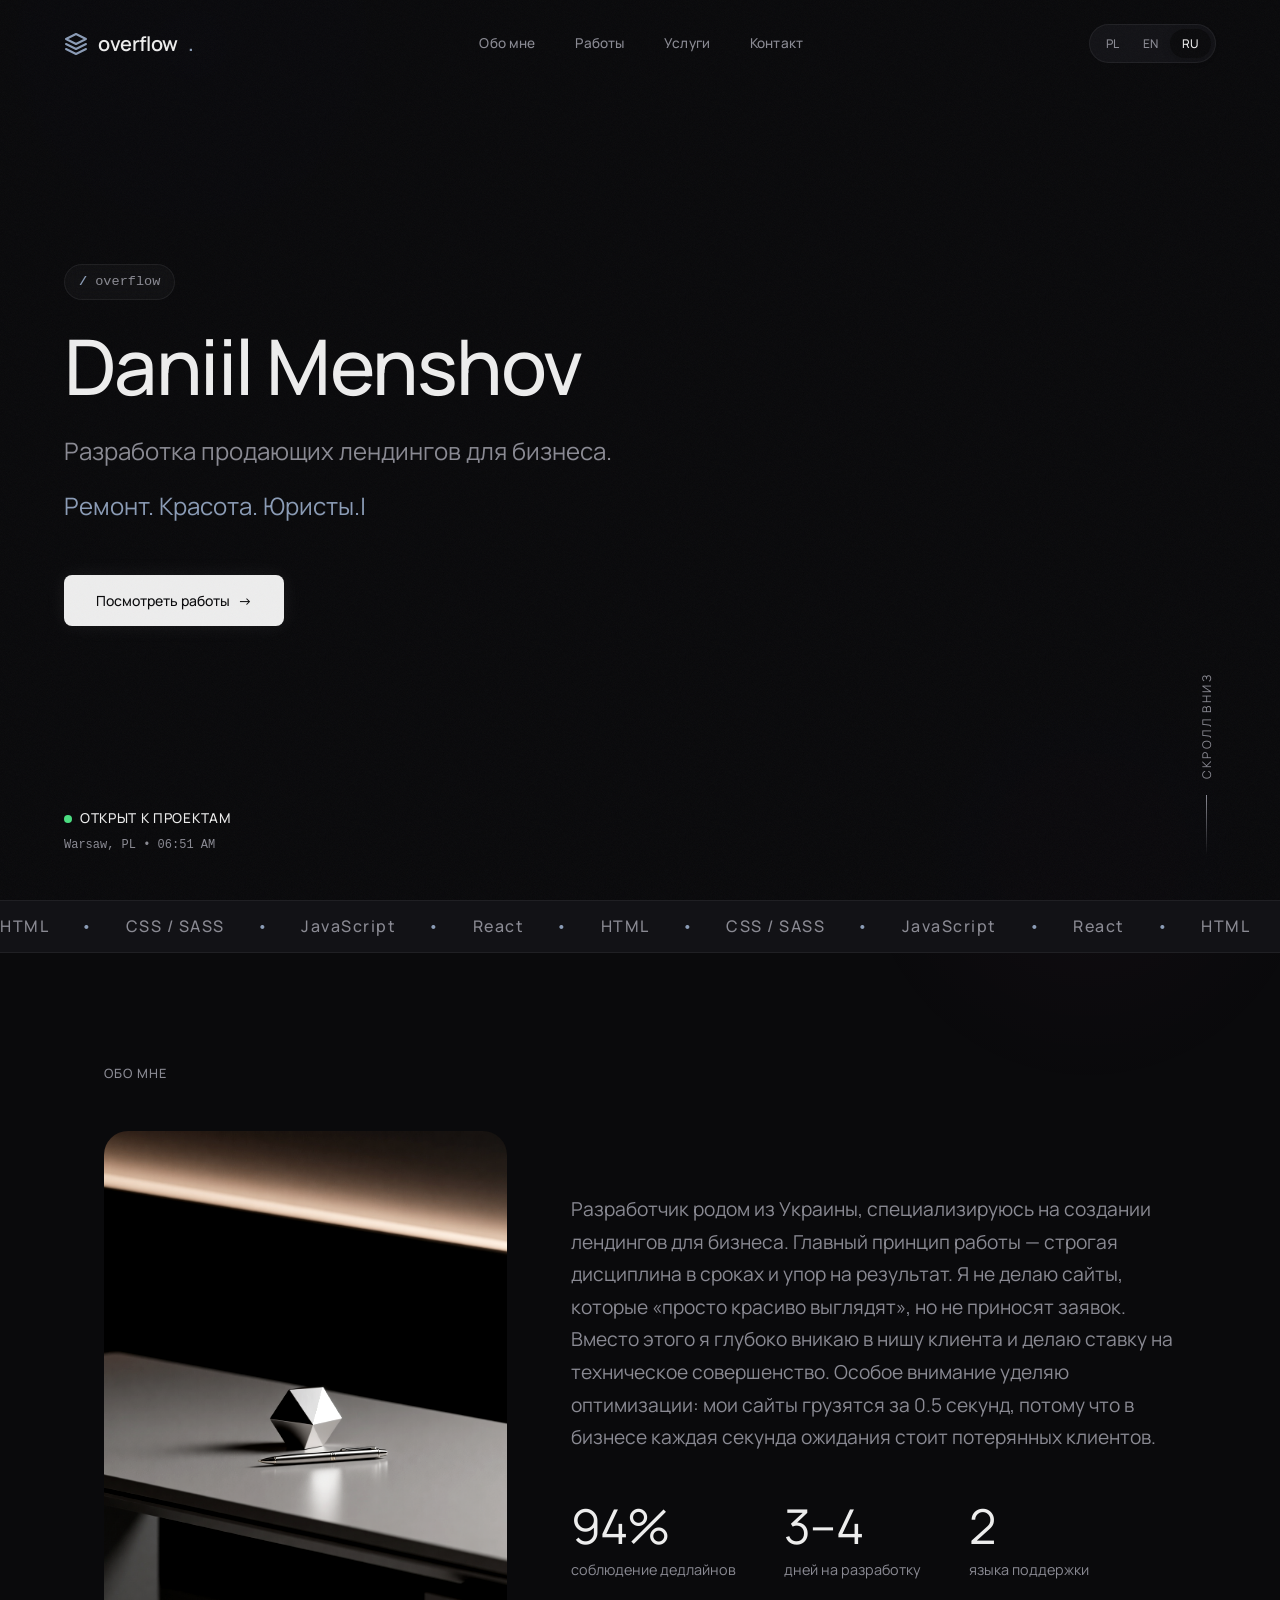
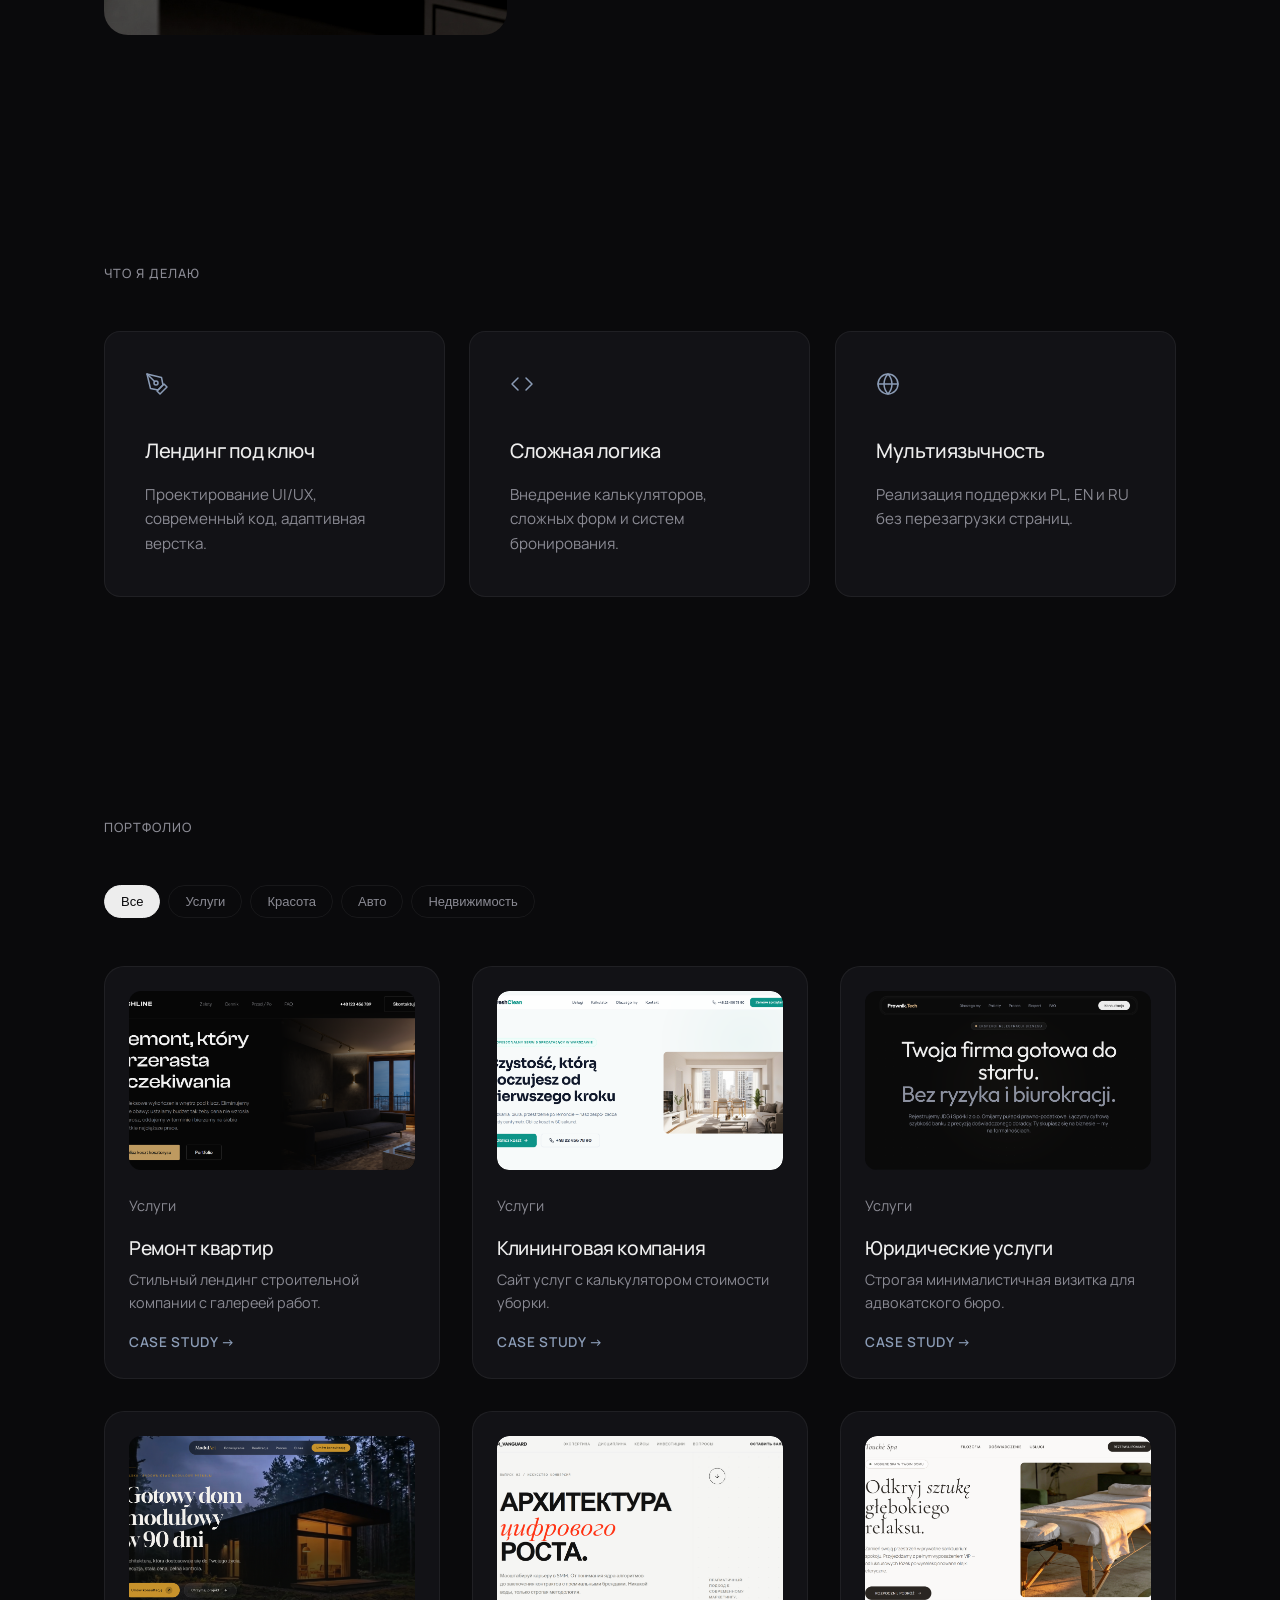
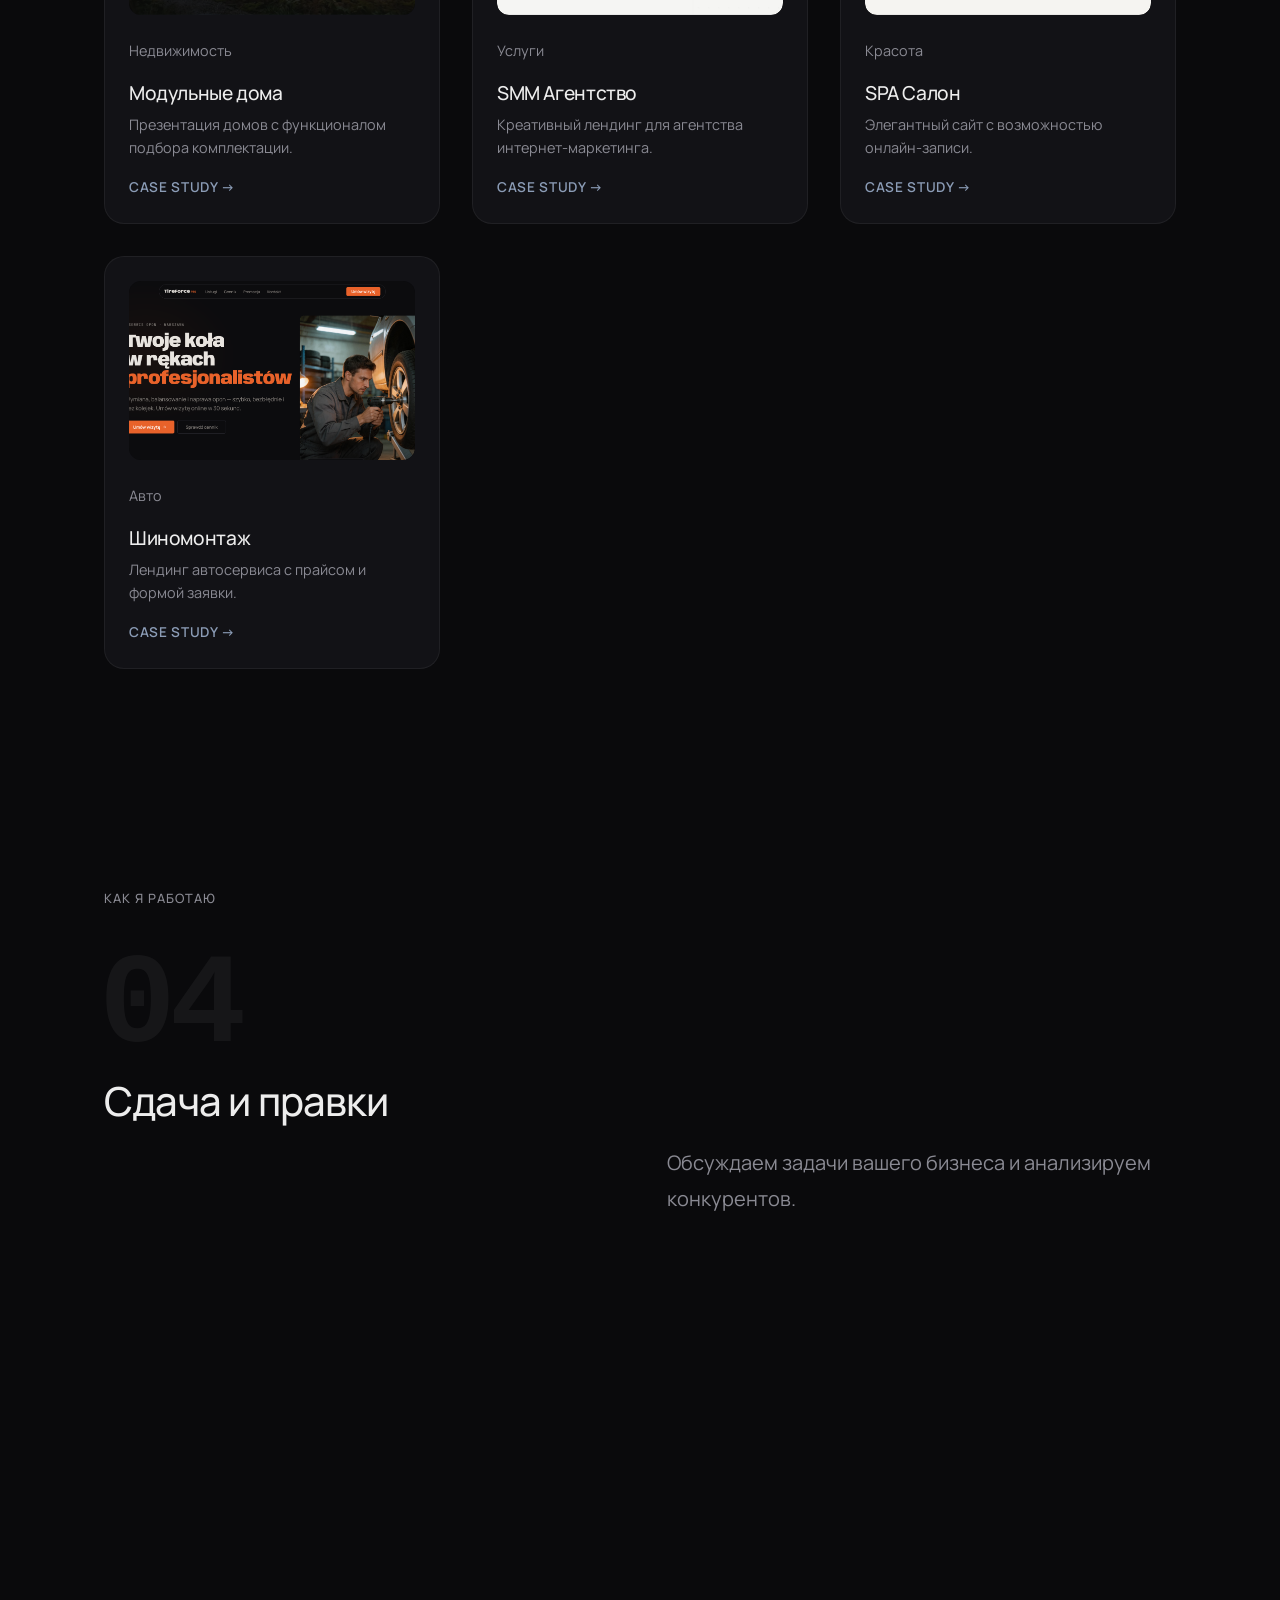
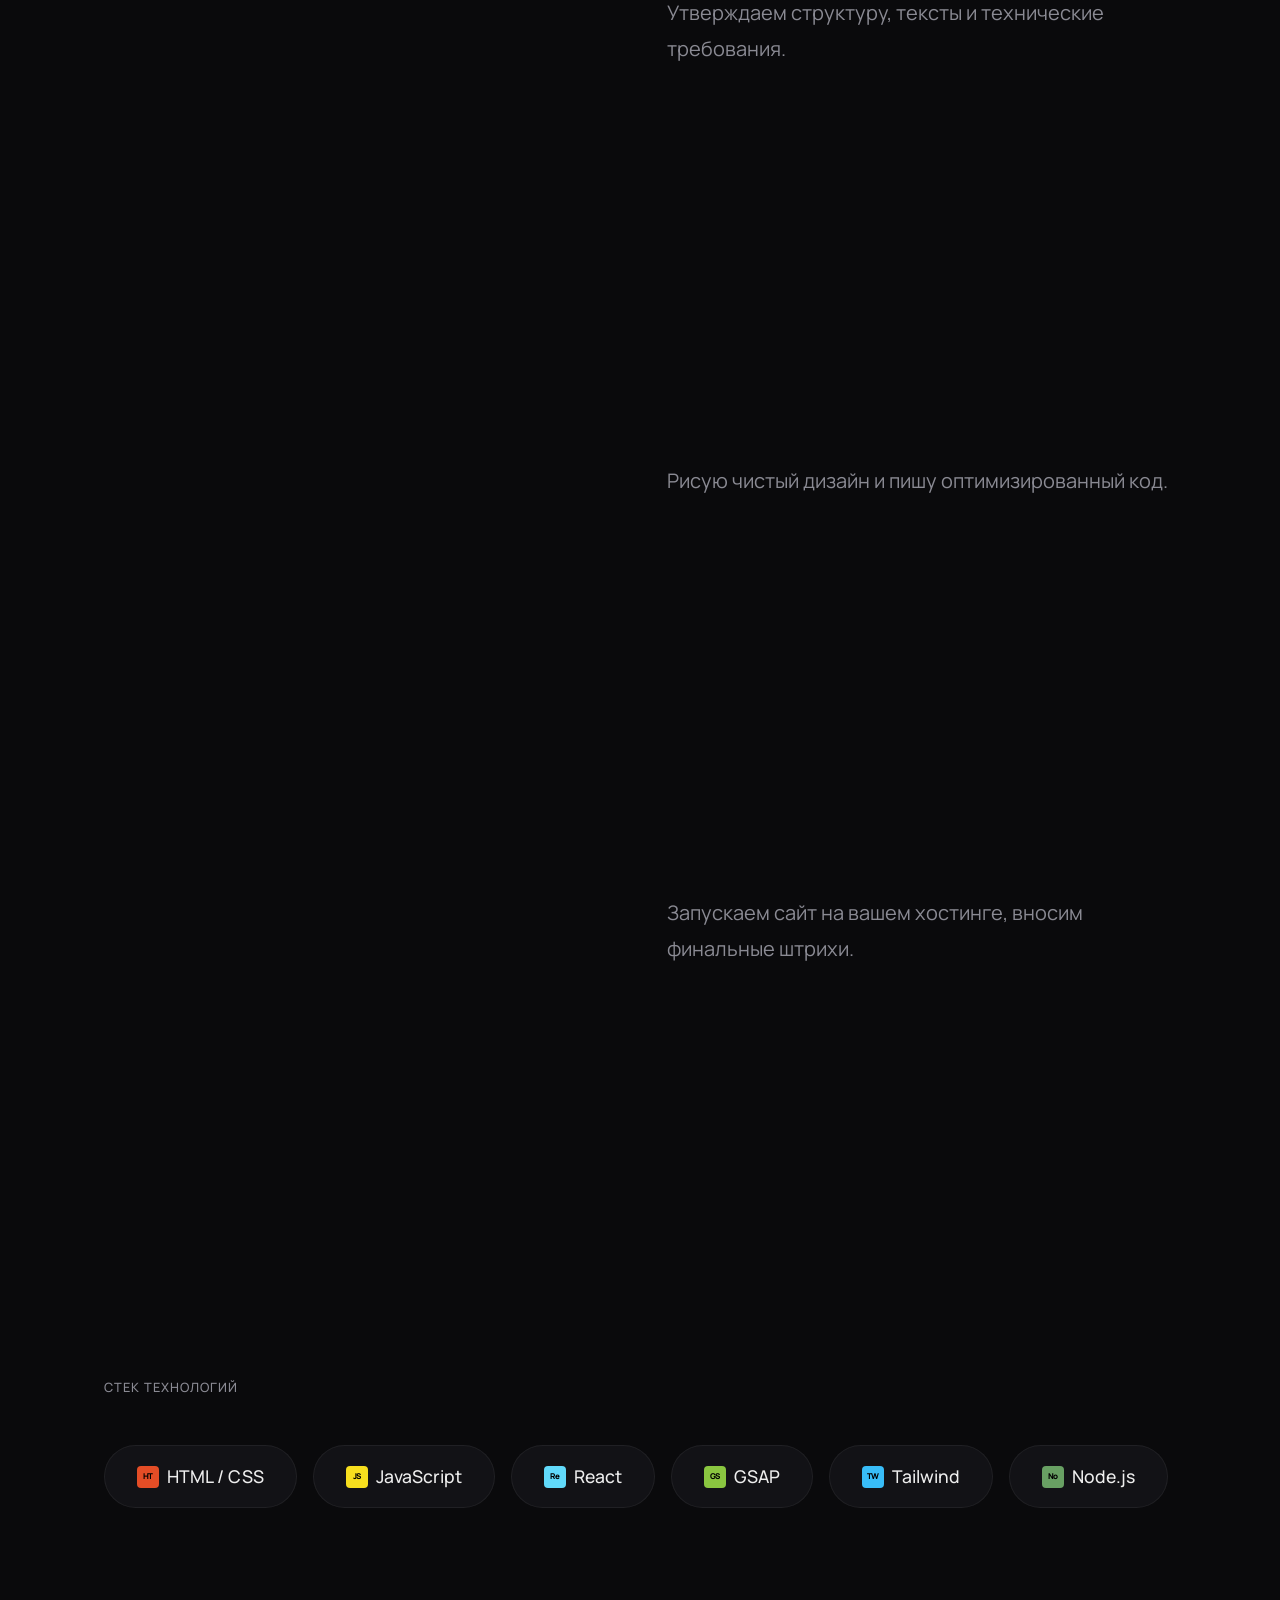
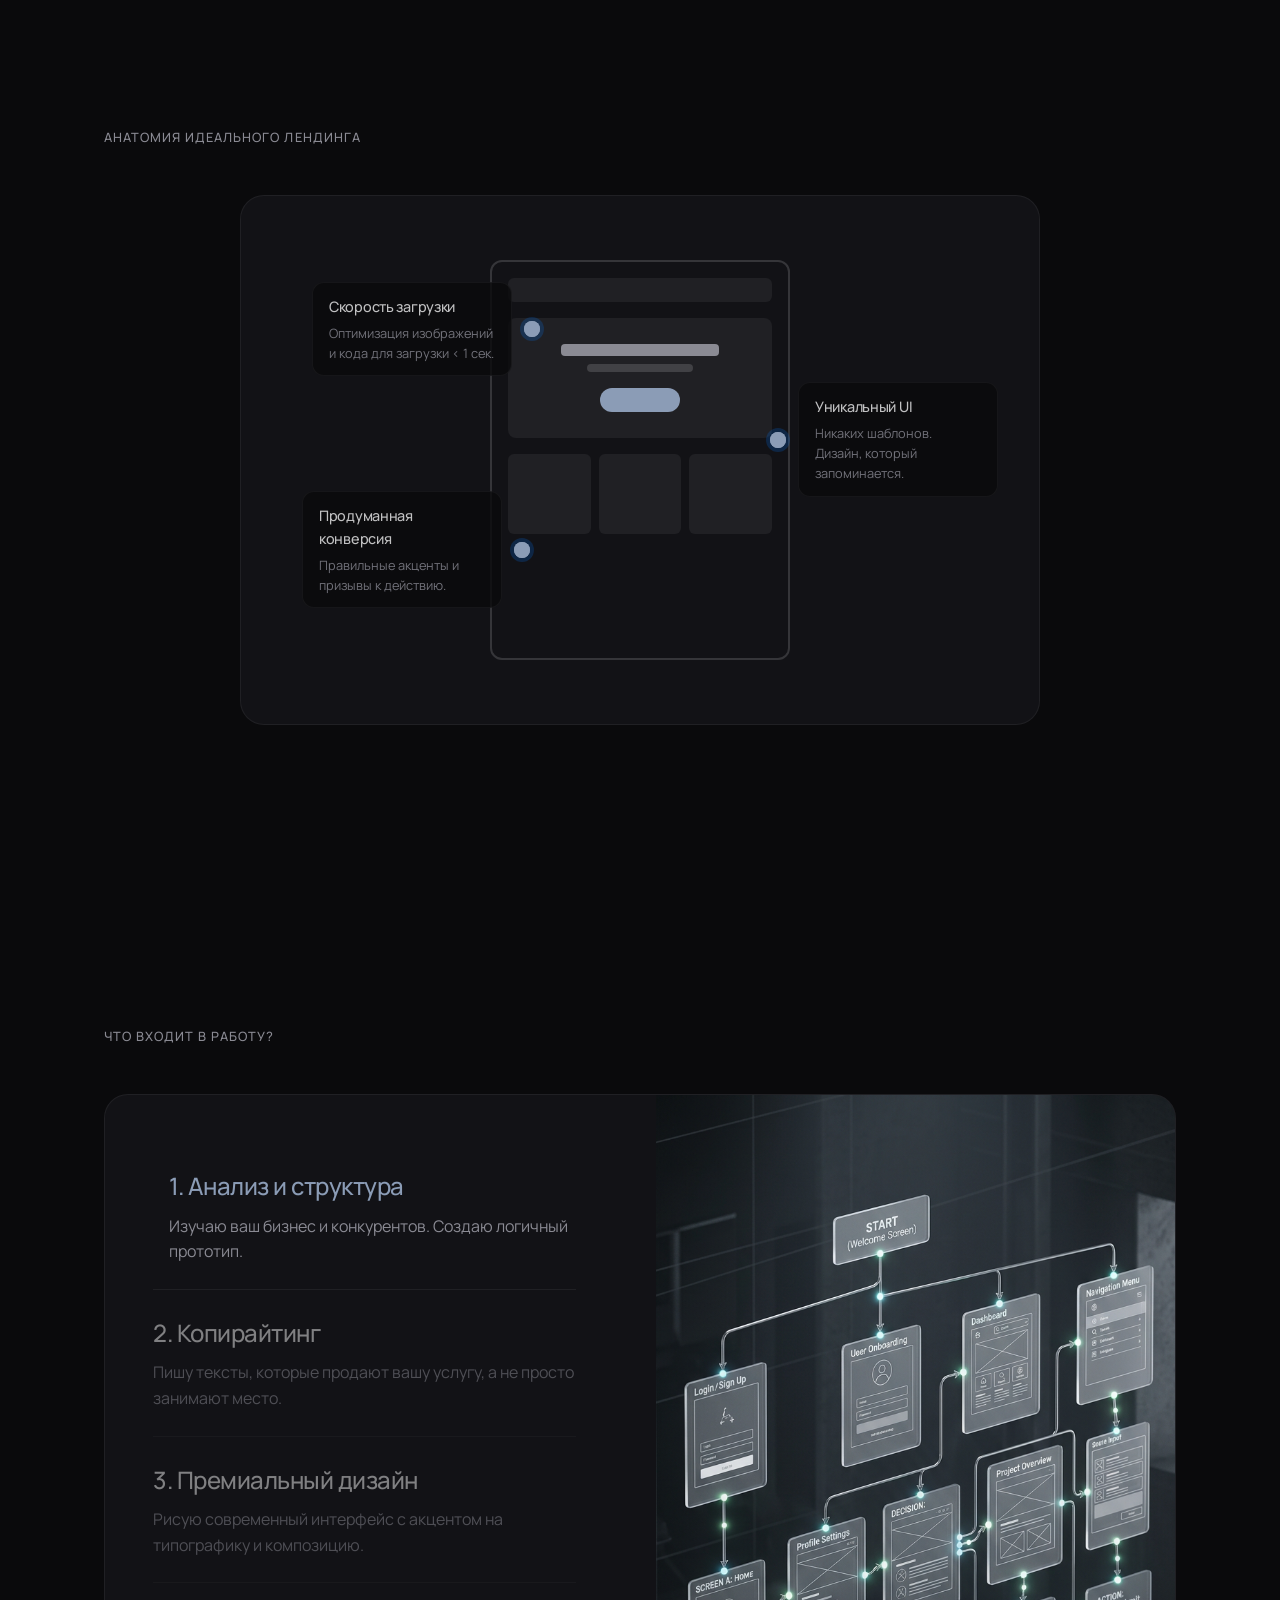
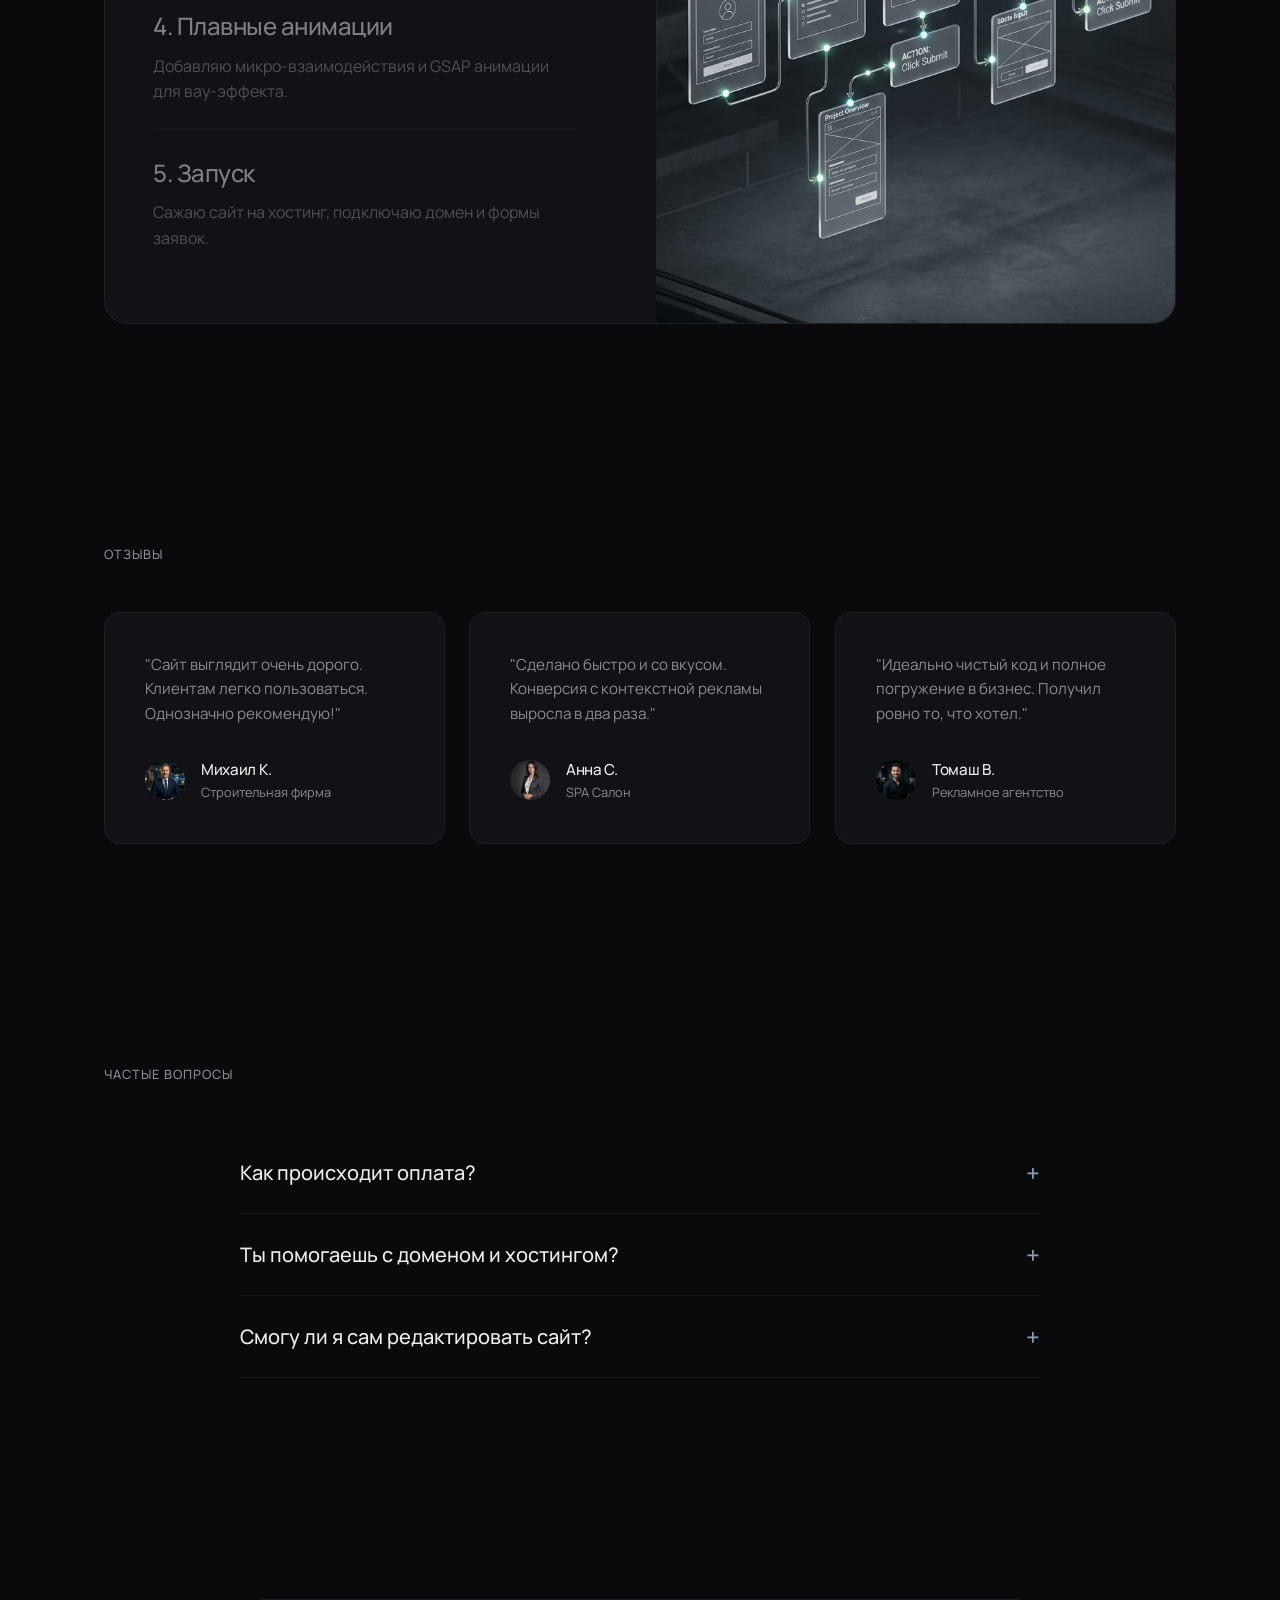
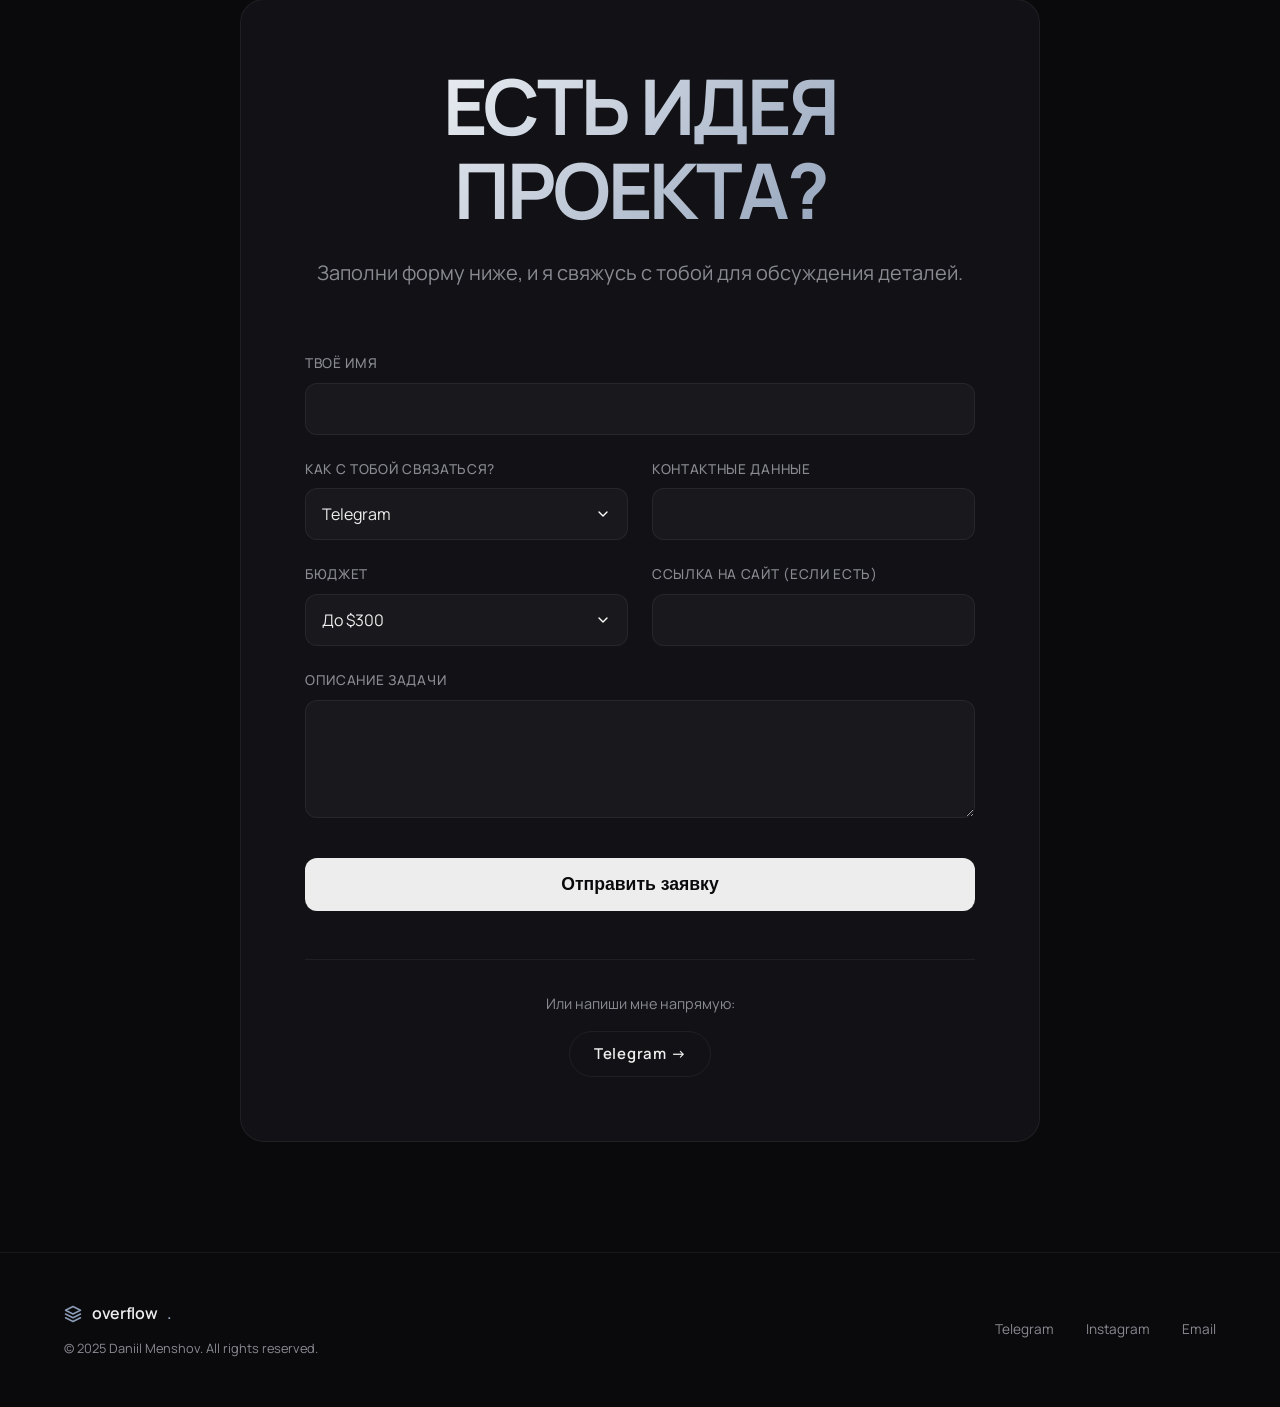
==== commit e6ab1df4: "Bust cache and add detailed Telegram API error logging" ====
--- a/index.html
+++ b/index.html
@@ -12,7 +12,7 @@
   <link rel="preconnect" href="https://fonts.googleapis.com">
   <link rel="preconnect" href="https://fonts.gstatic.com" crossorigin>
   <link href="https://fonts.googleapis.com/css2?family=Manrope:wght@300;400;500;600&display=swap" rel="stylesheet">
-  <link rel="stylesheet" href="style.css">
+  <link rel="stylesheet" href="style.css?v=2">
 </head>
 <body>
   <div class="grain-overlay"></div>
@@ -295,6 +295,6 @@
     </div>
   </div>
 
-  <script src="script.js"></script>
+  <script src="script.js?v=2"></script>
 </body>
 </html>
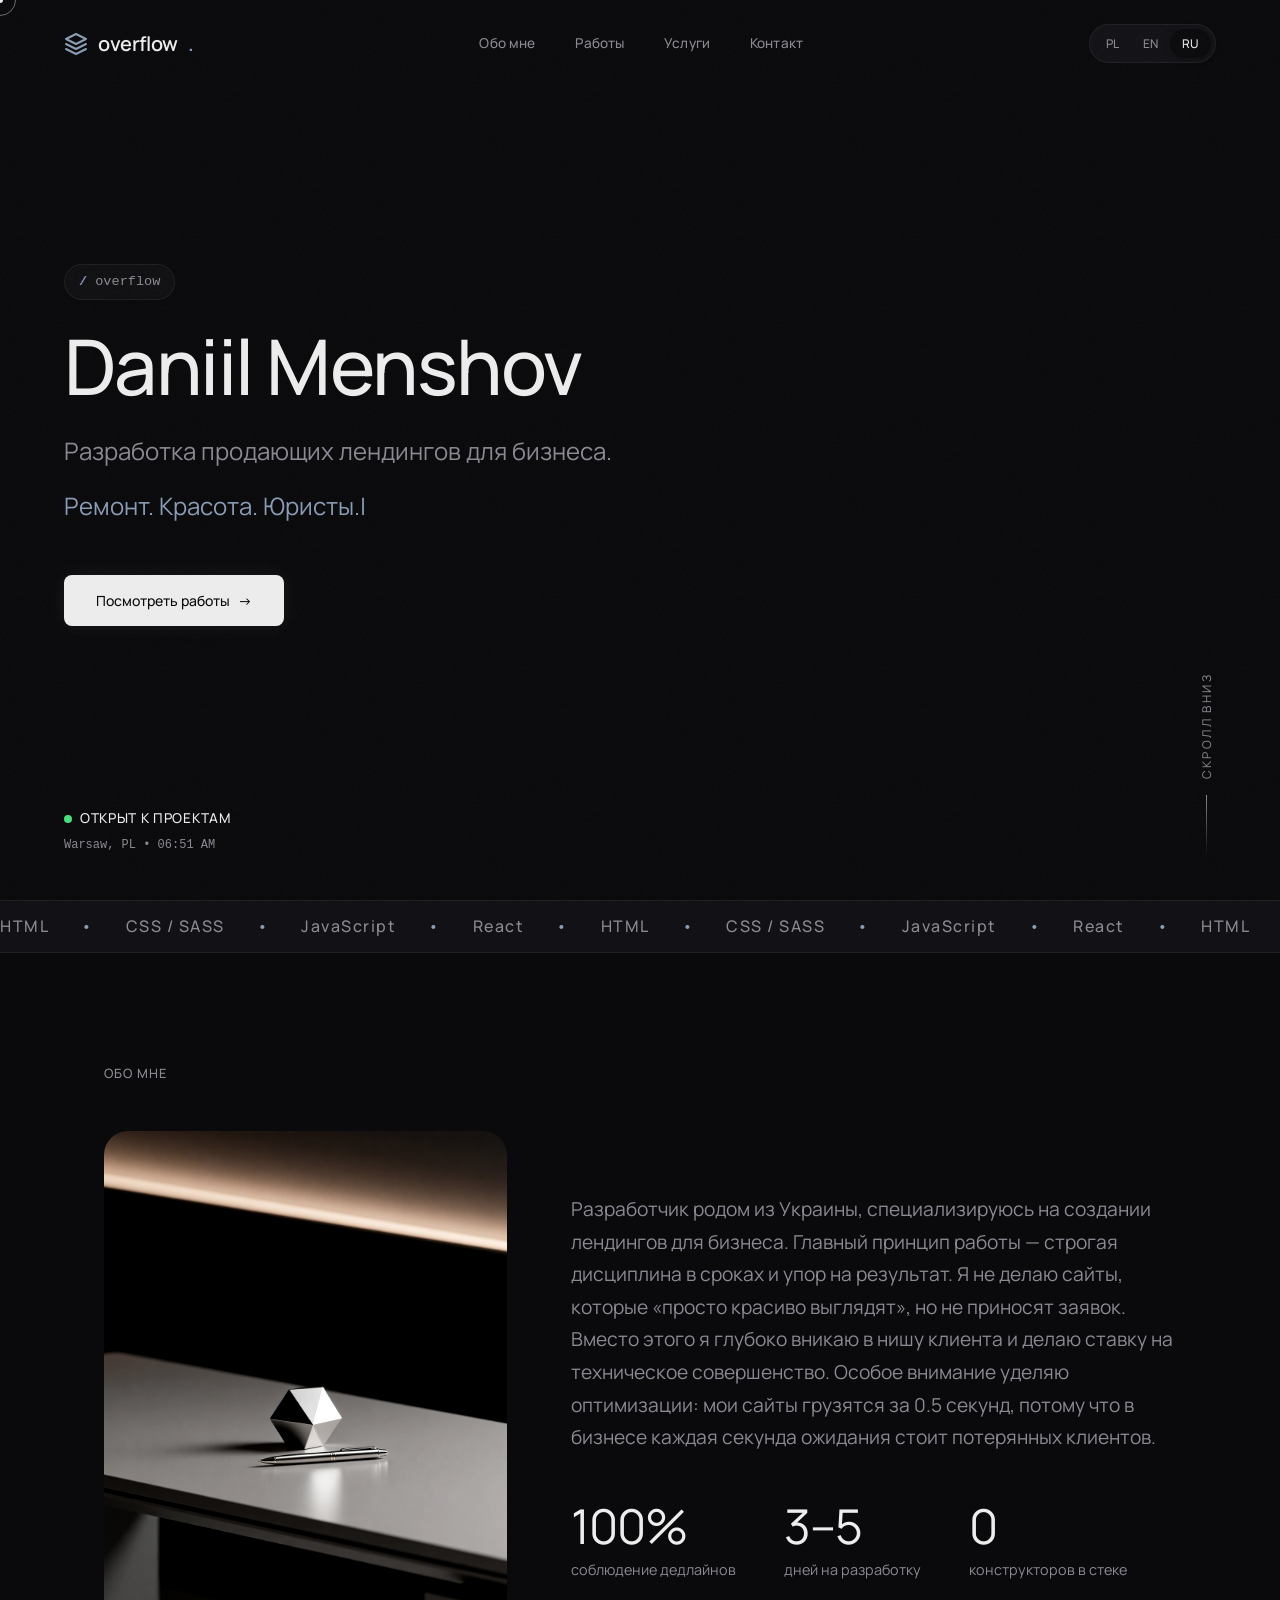
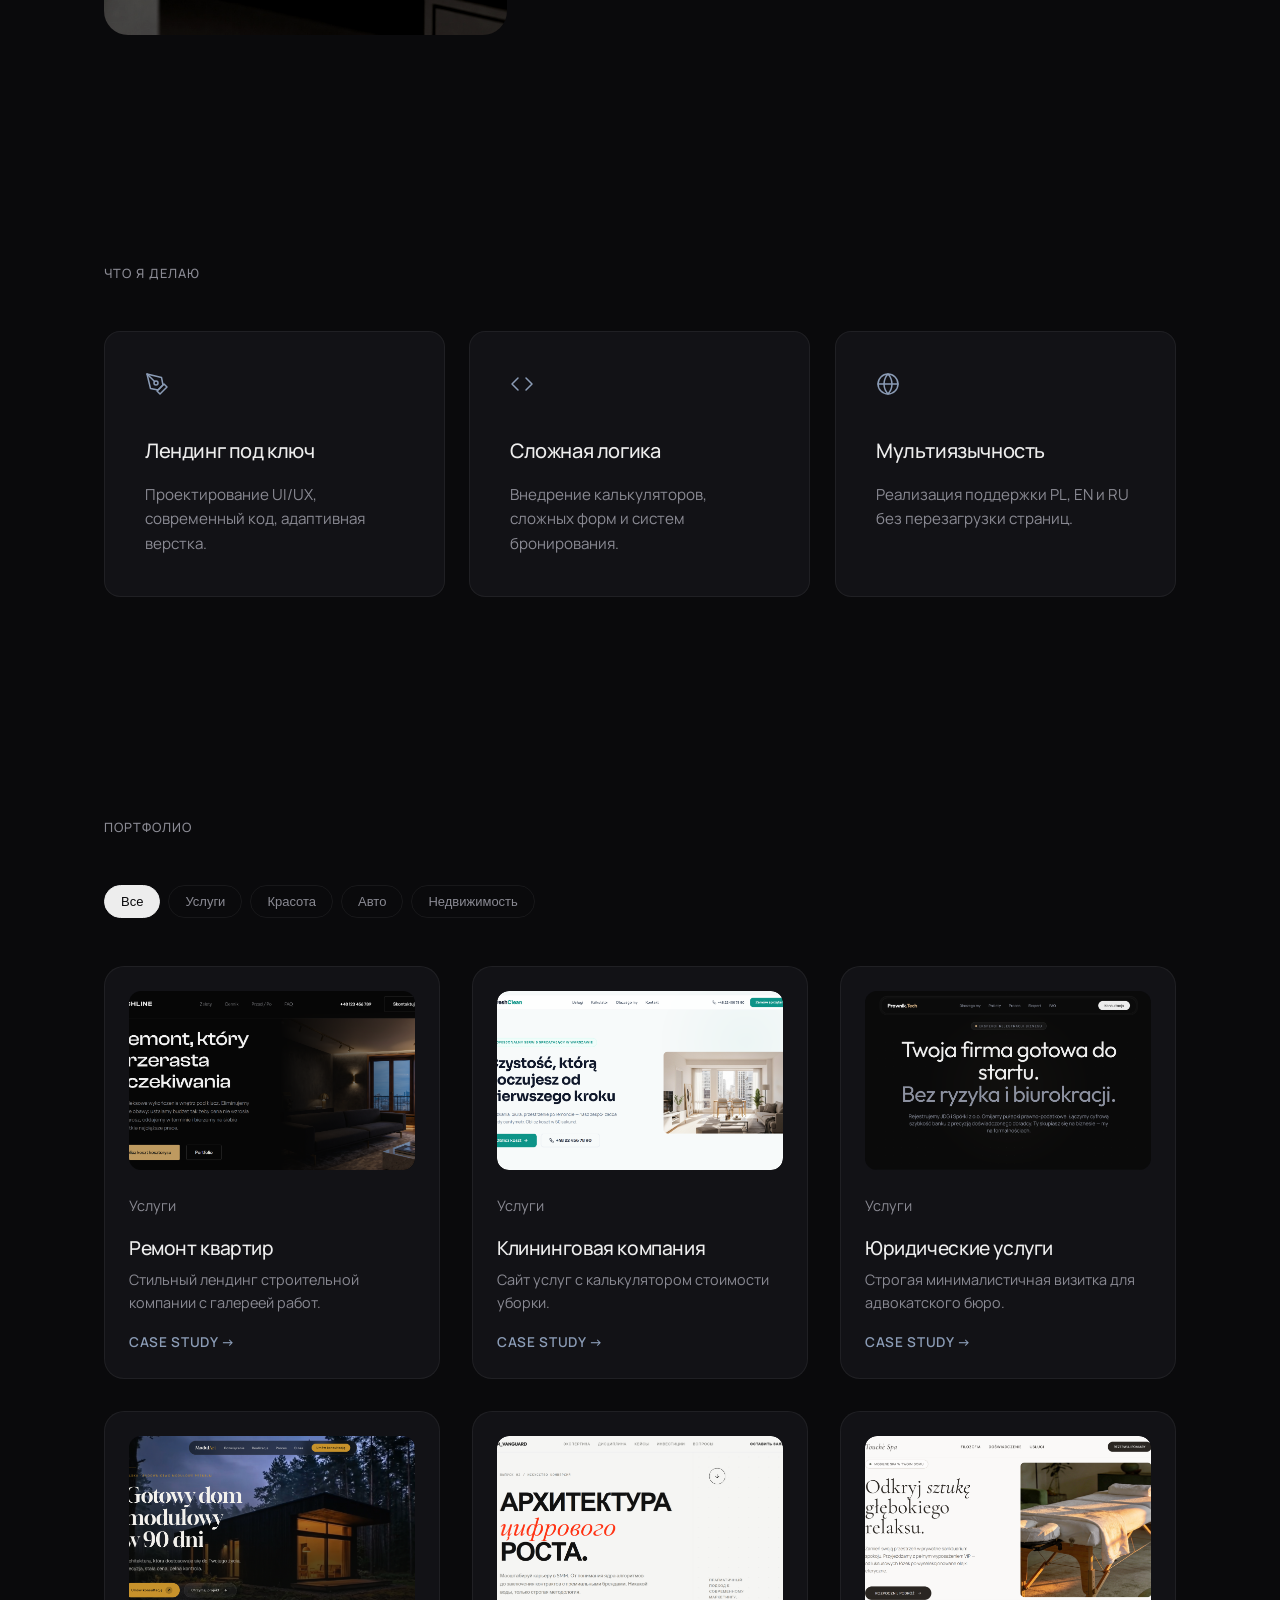
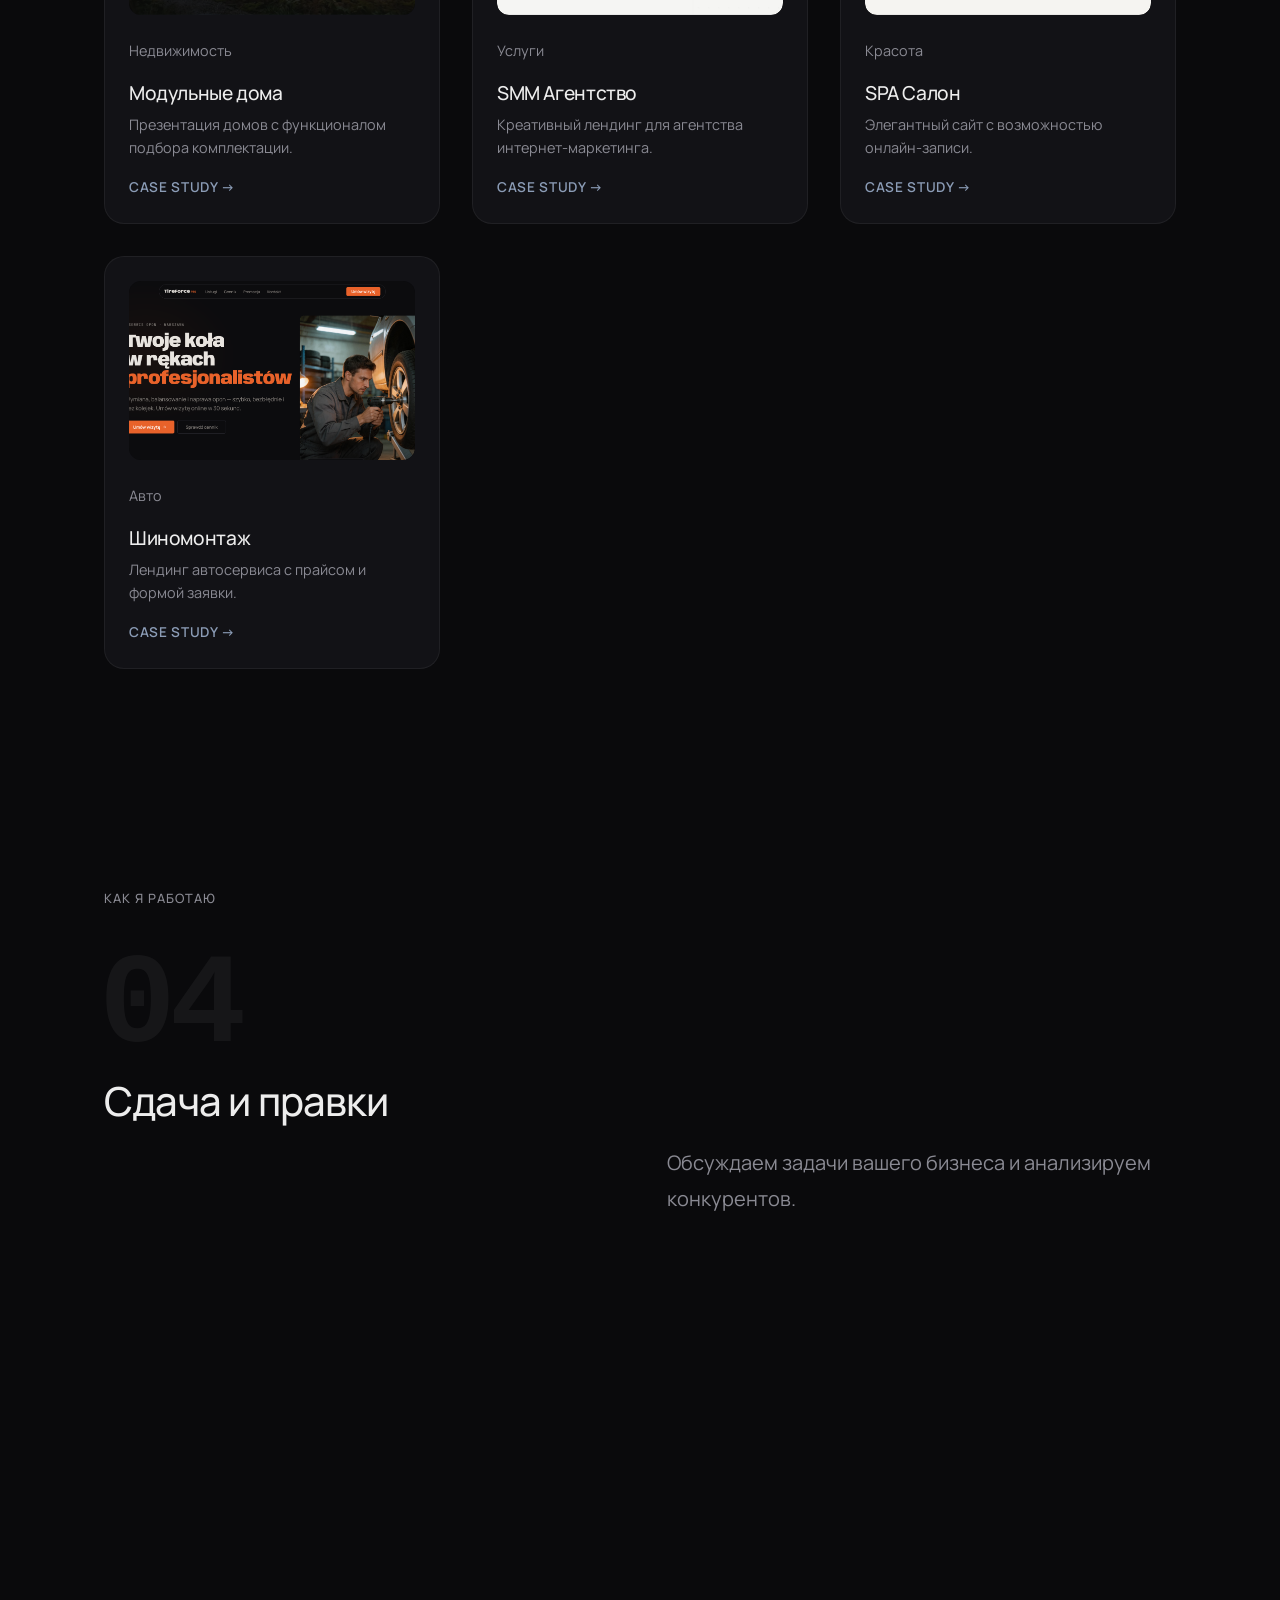
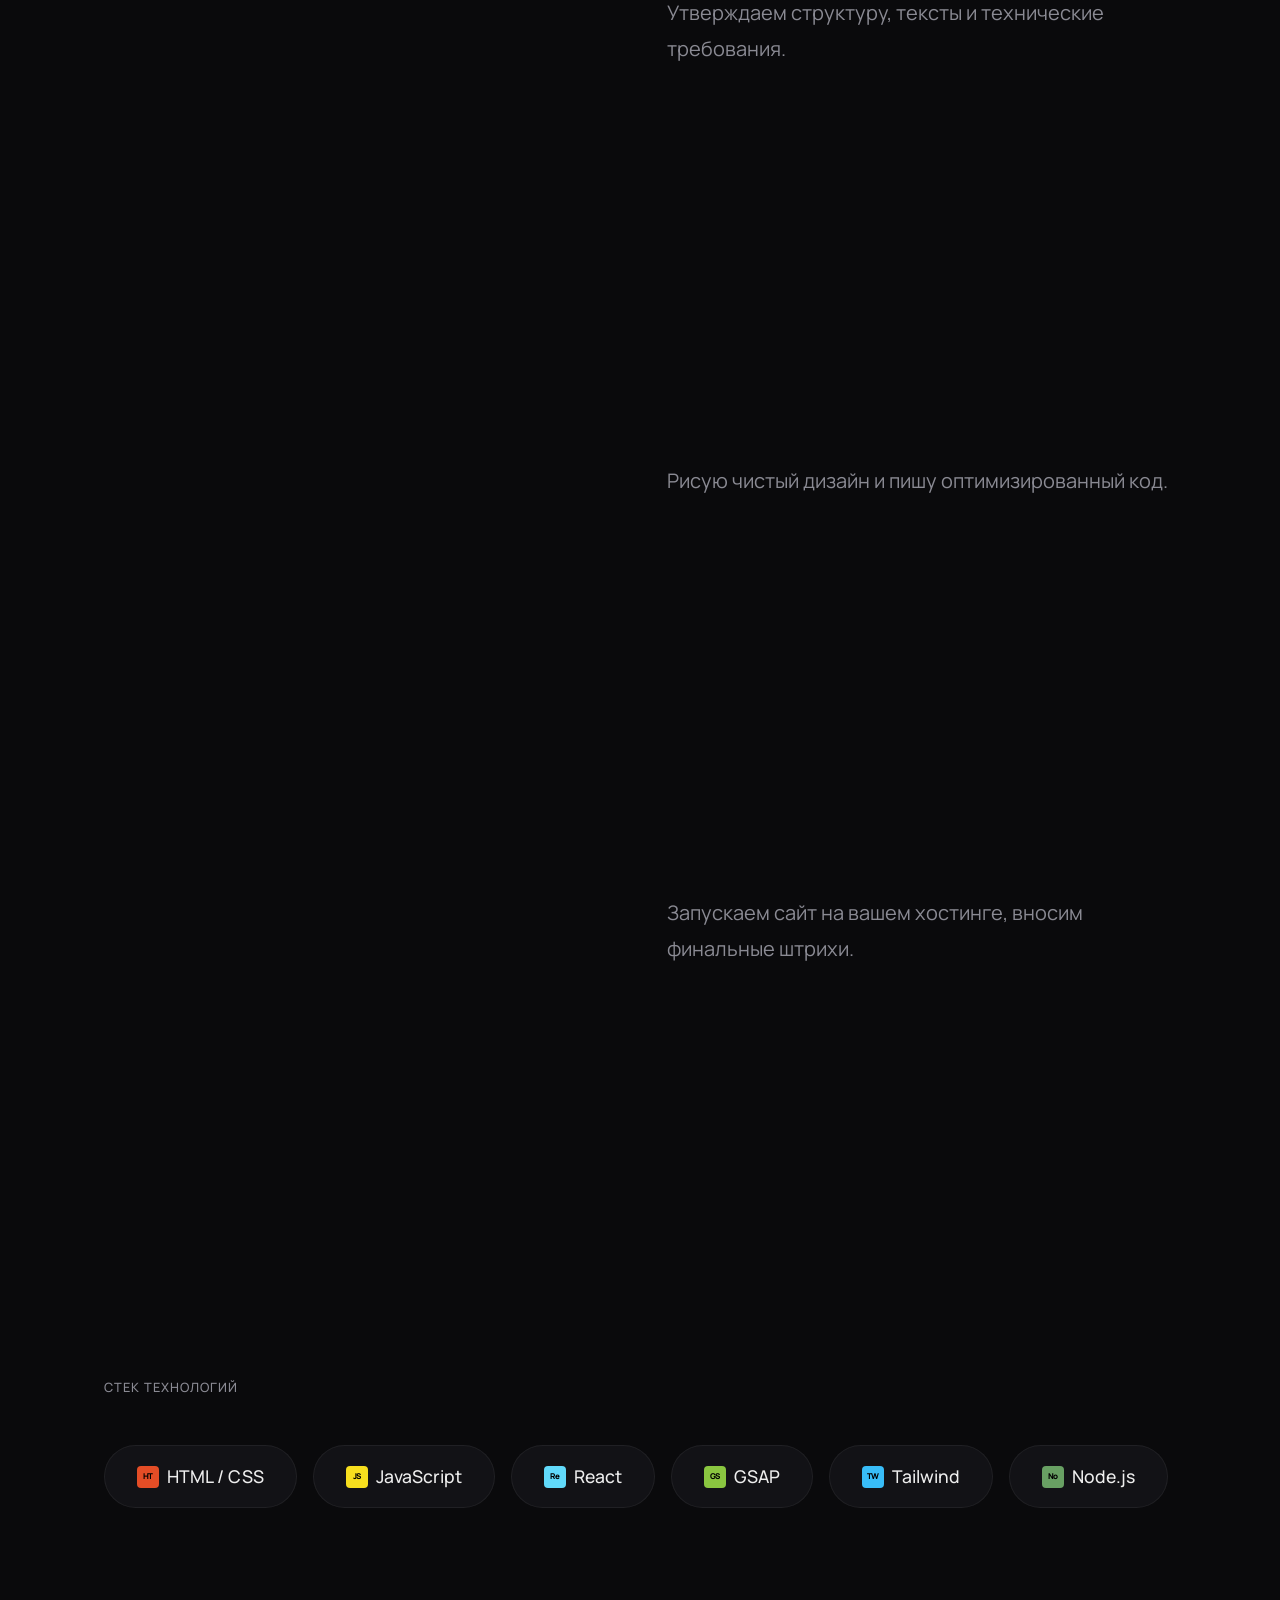
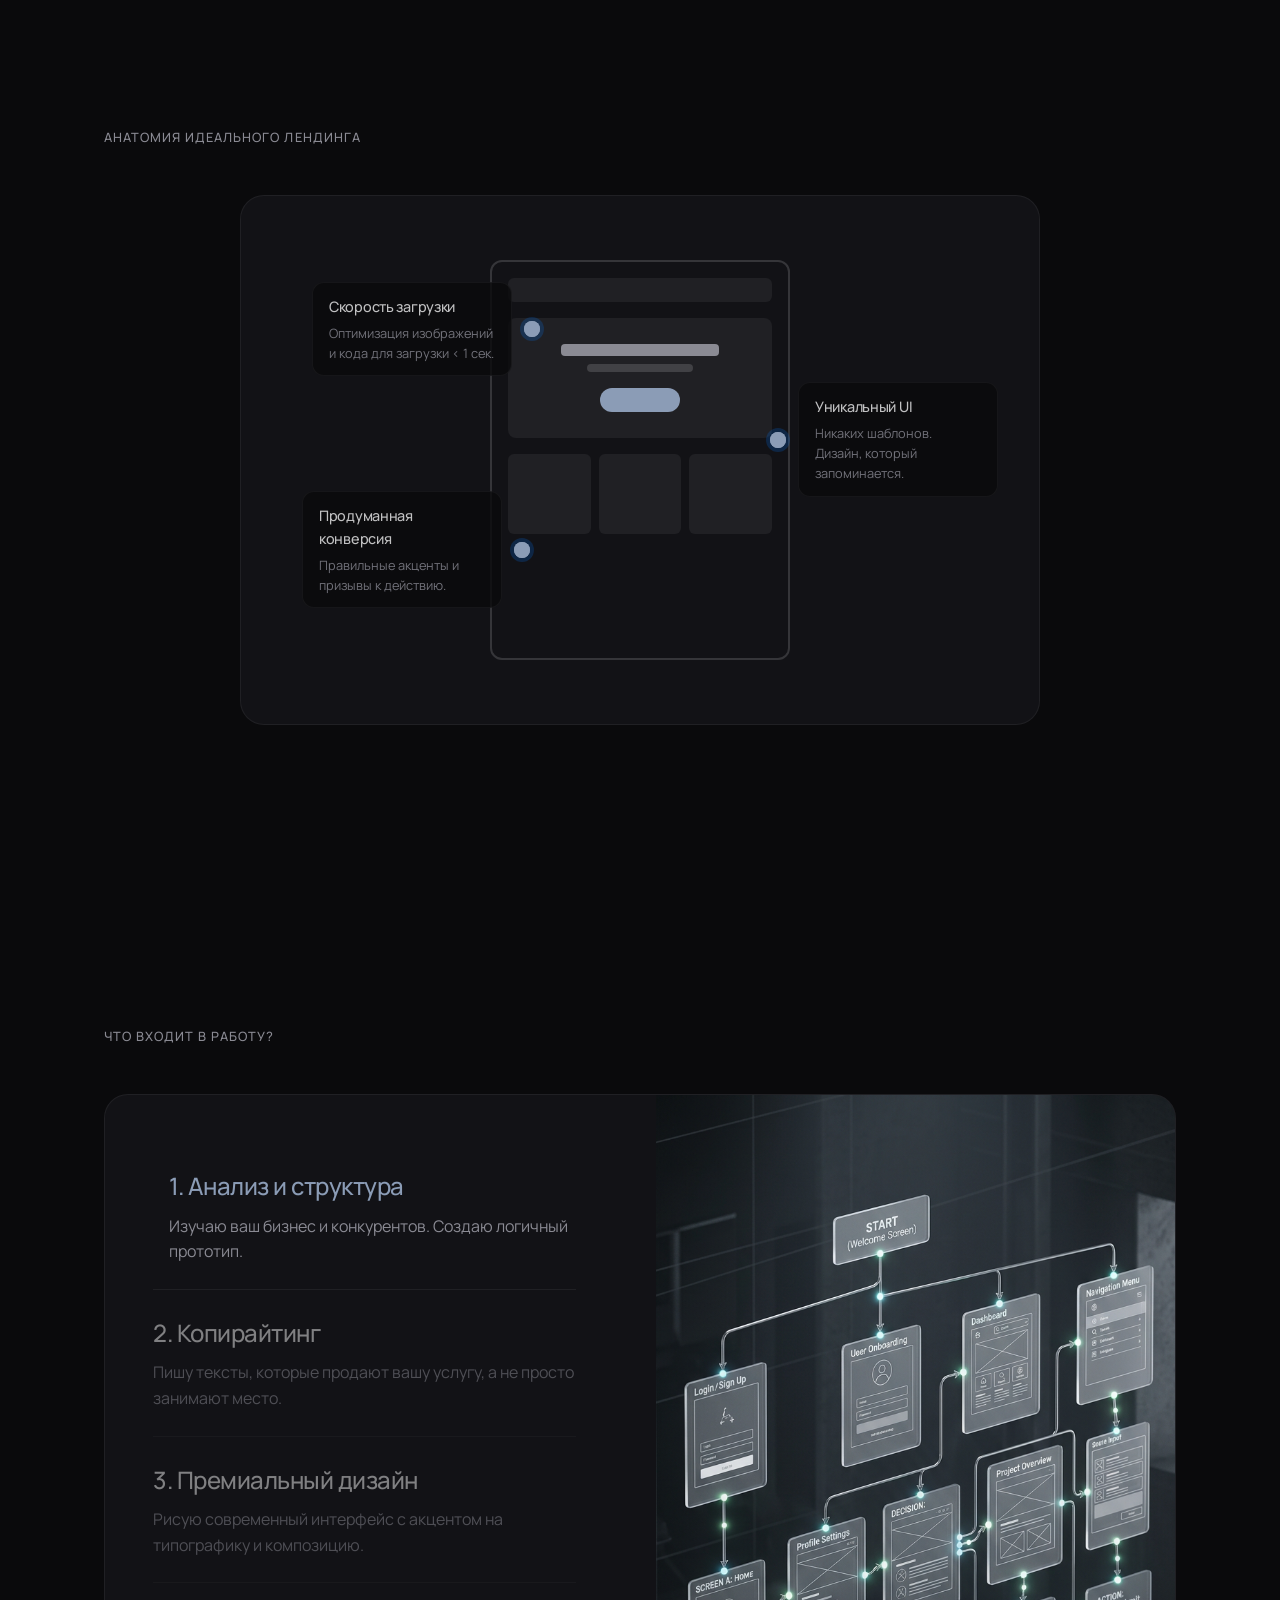
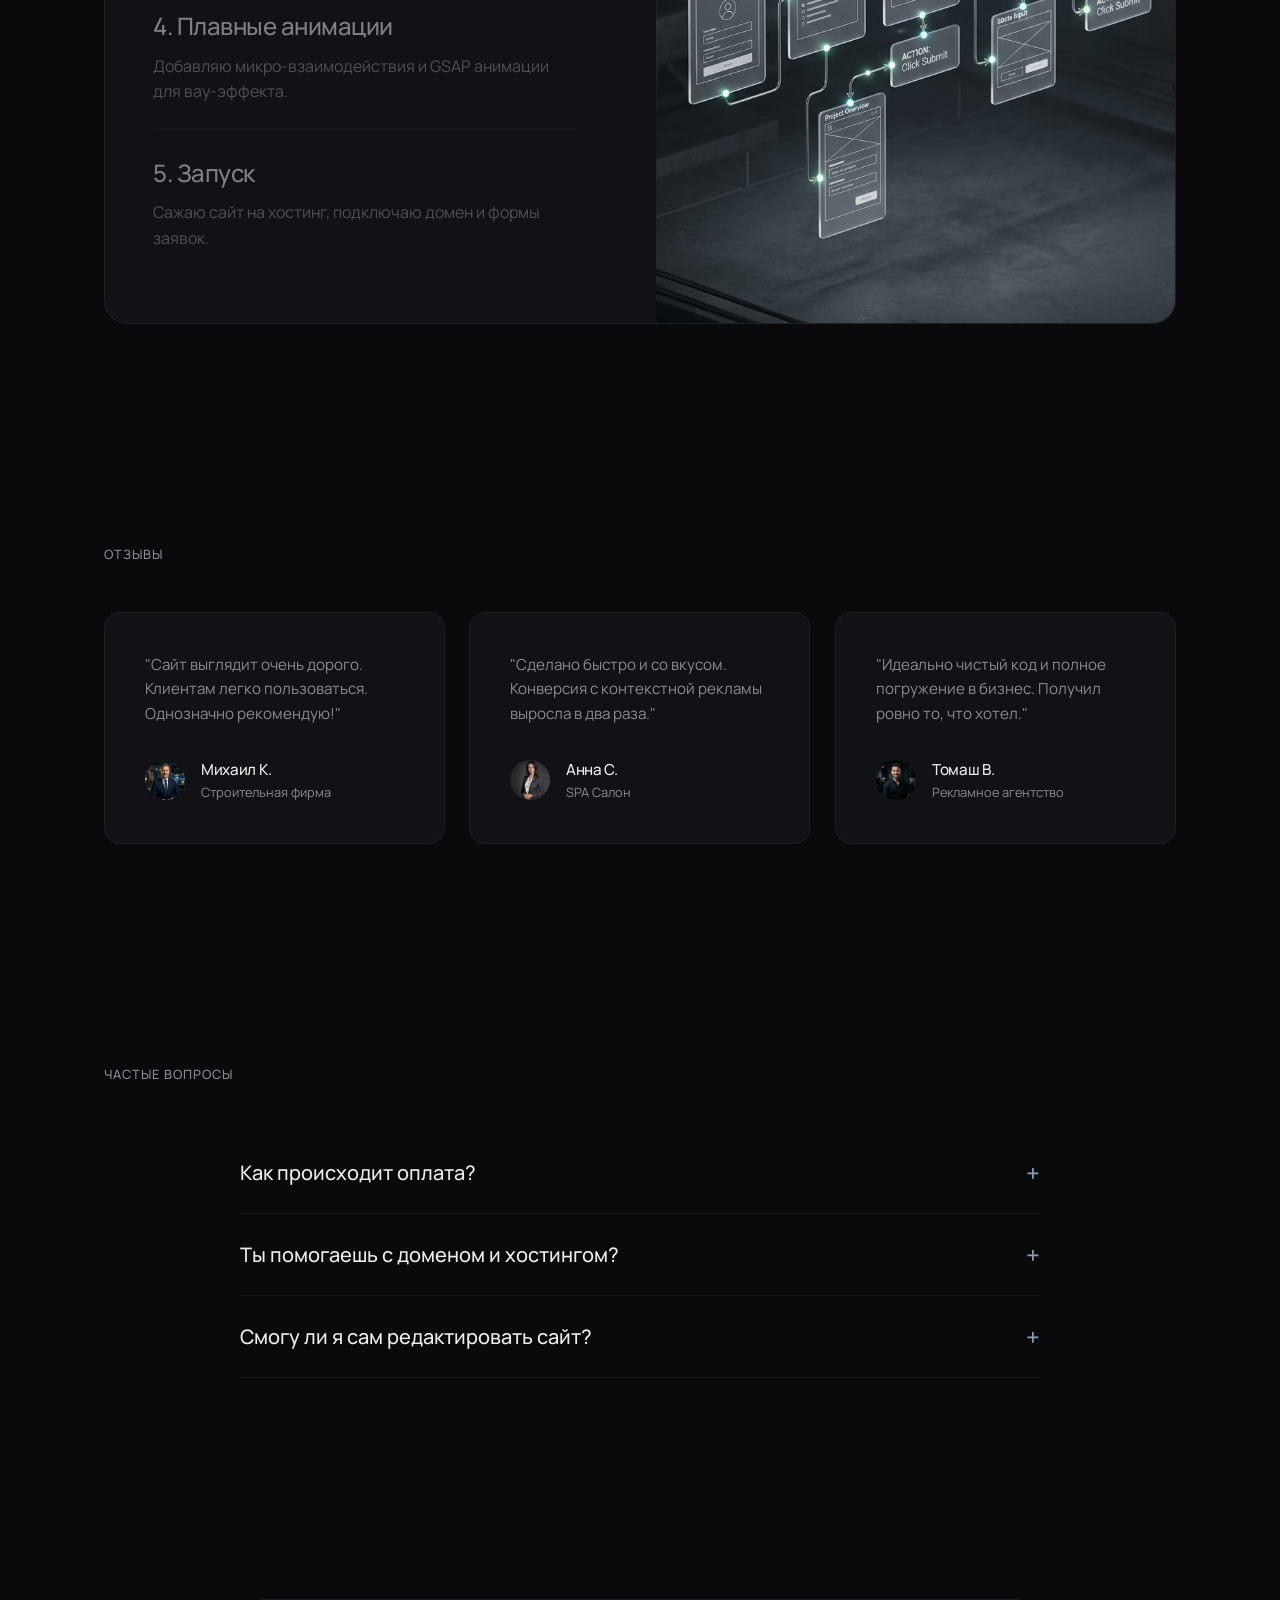
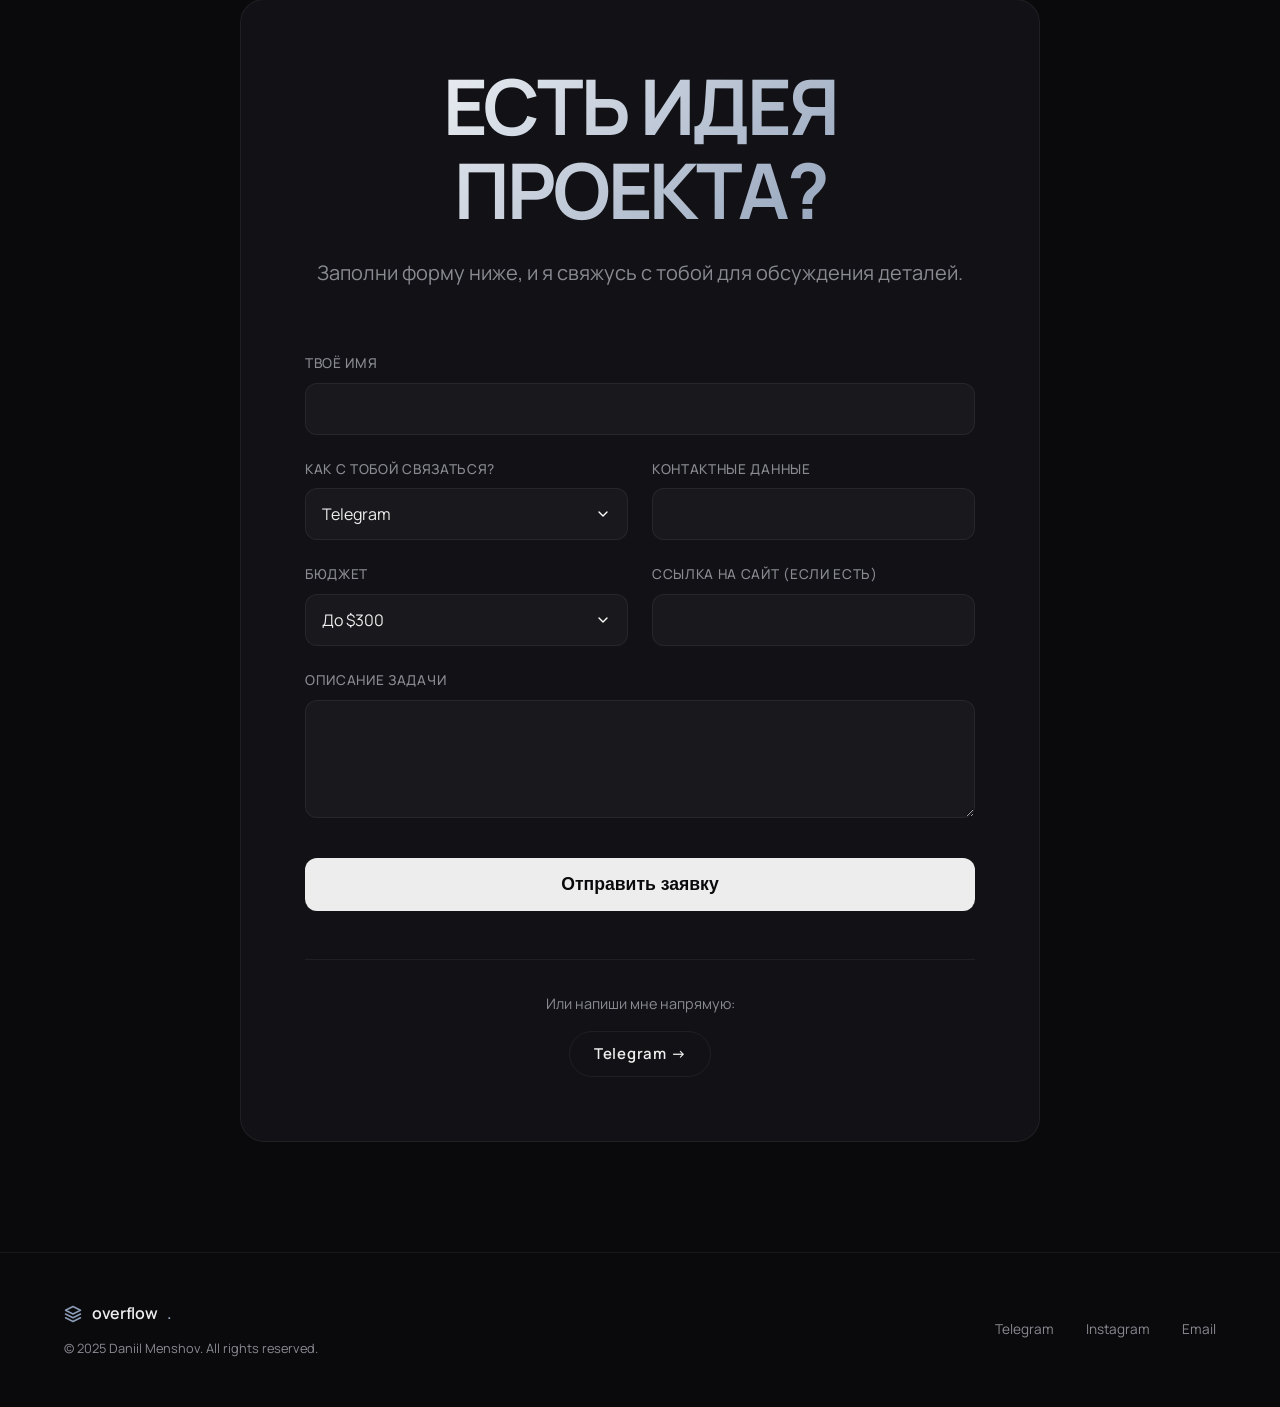
==== commit 04b34ea9: "Fix iOS Safari bugs, add custom cursor, smooth scroll, solution texts, and code stat" ====
--- a/index.html
+++ b/index.html
@@ -3,6 +3,10 @@
 <head>
   <meta charset="UTF-8">
   <meta name="viewport" content="width=device-width, initial-scale=1.0">
+  <meta name="color-scheme" content="dark">
+  <meta name="theme-color" content="#0a0a0c">
+  <meta name="apple-mobile-web-app-capable" content="yes">
+  <meta name="apple-mobile-web-app-status-bar-style" content="black-translucent">
   <meta name="description" content="Daniil Menshov - Web Developer. I build high-converting landing pages for businesses.">
   <meta property="og:title" content="Daniil Menshov | Web Developer">
   <meta property="og:description" content="I build high-converting landing pages for businesses.">
@@ -12,10 +16,12 @@
   <link rel="preconnect" href="https://fonts.googleapis.com">
   <link rel="preconnect" href="https://fonts.gstatic.com" crossorigin>
   <link href="https://fonts.googleapis.com/css2?family=Manrope:wght@300;400;500;600&display=swap" rel="stylesheet">
-  <link rel="stylesheet" href="style.css?v=2">
+  <link rel="stylesheet" href="style.css?v=3">
 </head>
 <body>
   <div class="grain-overlay"></div>
+  <div class="cursor-dot" id="cursor-dot"></div>
+  <div class="cursor-outline" id="cursor-outline"></div>
   
   <header id="header">
     <div class="header-inner">
@@ -295,6 +301,6 @@
     </div>
   </div>
 
-  <script src="script.js?v=2"></script>
+  <script src="script.js?v=3"></script>
 </body>
 </html>
--- a/style.css
+++ b/style.css
@@ -5,13 +5,23 @@
   --surface-hover: #18181d;
   --text-main: #ededed;
   --text-muted: #8a8a93;
-  --accent: #8b9cb6; /* Soft dusty grey-blue */
+  --accent: #8b9cb6;
   --border: rgba(255, 255, 255, 0.06);
   --border-hover: rgba(255, 255, 255, 0.15);
   --font: 'Manrope', sans-serif;
   --space-section: 110px;
 }
 
+/* Force dark theme on all browsers including Safari iOS */
+:root, html {
+  color-scheme: dark;
+}
+
+html {
+  scroll-behavior: smooth;
+  background-color: #0a0a0c;
+}
+
 * {
   margin: 0;
   padding: 0;
@@ -26,6 +36,8 @@
   line-height: 1.6;
   -webkit-font-smoothing: antialiased;
   overflow-x: hidden;
+  /* Prevent white flash on iOS Safari */
+  -webkit-overflow-scrolling: touch;
 }
 
 /* Header & Nav */
@@ -1189,21 +1201,26 @@
   box-shadow: 0 10px 40px rgba(255, 255, 255, 0.15);
 }
 
-/* Modal Case Study */
+/* Modal Case Study — iOS Safari safe */
 .modal-overlay {
   position: fixed;
   inset: 0;
-  background: rgba(0, 0, 0, 0.6);
-  backdrop-filter: blur(12px);
-  -webkit-backdrop-filter: blur(12px);
+  /* Solid fallback for browsers that don't support backdrop-filter */
+  background: rgba(0, 0, 0, 0.75);
+  -webkit-backdrop-filter: blur(10px);
+  backdrop-filter: blur(10px);
   z-index: 10000;
   display: flex;
   align-items: center;
   justify-content: center;
   opacity: 0;
   pointer-events: none;
-  transition: opacity 0.4s ease;
+  transition: opacity 0.35s ease;
   padding: 20px;
+  /* Hardware-accelerate the overlay to fix iOS stacking bug */
+  -webkit-transform: translateZ(0);
+  transform: translateZ(0);
+  will-change: opacity;
 }
 .modal-overlay.active {
   opacity: 1;
@@ -1218,12 +1235,20 @@
   max-height: 90vh;
   overflow-y: auto;
   position: relative;
-  transform: translateY(30px) scale(0.95);
-  transition: transform 0.4s cubic-bezier(0.16, 1, 0.3, 1);
-  box-shadow: 0 24px 80px rgba(0, 0, 0, 0.4);
+  /* translateZ forces GPU layer so iOS renders it above the overlay */
+  -webkit-transform: translateY(30px) translateZ(0) scale(0.95);
+  transform: translateY(30px) translateZ(0) scale(0.95);
+  transition: -webkit-transform 0.4s cubic-bezier(0.16, 1, 0.3, 1),
+              transform 0.4s cubic-bezier(0.16, 1, 0.3, 1);
+  box-shadow: 0 24px 80px rgba(0, 0, 0, 0.5);
+  will-change: transform;
+  /* Safari fix: prevent bleed-through */
+  -webkit-backface-visibility: hidden;
+  backface-visibility: hidden;
 }
 .modal-overlay.active .modal-content {
-  transform: translateY(0) scale(1);
+  -webkit-transform: translateY(0) translateZ(0) scale(1);
+  transform: translateY(0) translateZ(0) scale(1);
 }
 .modal-close {
   position: absolute;
@@ -1345,3 +1370,54 @@
   }
   .modal-header h3 { font-size: 1.8rem; }
 }
+
+/* Custom Cursor — desktop only */
+.cursor-dot,
+.cursor-outline {
+  pointer-events: none;
+  position: fixed;
+  border-radius: 50%;
+  z-index: 99999;
+  display: none; /* hidden on mobile by default */
+  will-change: transform;
+  -webkit-transform: translateZ(0);
+  transform: translateZ(0);
+}
+.cursor-dot {
+  width: 6px;
+  height: 6px;
+  background: var(--text-main);
+  top: -3px;
+  left: -3px;
+  transition: width 0.2s ease, height 0.2s ease, opacity 0.3s ease;
+}
+.cursor-outline {
+  width: 32px;
+  height: 32px;
+  border: 1.5px solid rgba(255,255,255,0.4);
+  top: -16px;
+  left: -16px;
+  transition: width 0.3s ease, height 0.3s ease,
+              border-color 0.3s ease, opacity 0.3s ease;
+}
+.cursor-dot.cursor-grow {
+  width: 10px;
+  height: 10px;
+}
+.cursor-outline.cursor-grow {
+  width: 48px;
+  height: 48px;
+  border-color: rgba(255,255,255,0.6);
+}
+
+/* Show cursor elements only on real pointer devices (mouse) */
+@media (pointer: fine) {
+  .cursor-dot,
+  .cursor-outline {
+    display: block;
+  }
+  /* Hide native cursor site-wide only when JS custom cursor is active */
+  body.custom-cursor * {
+    cursor: none !important;
+  }
+}
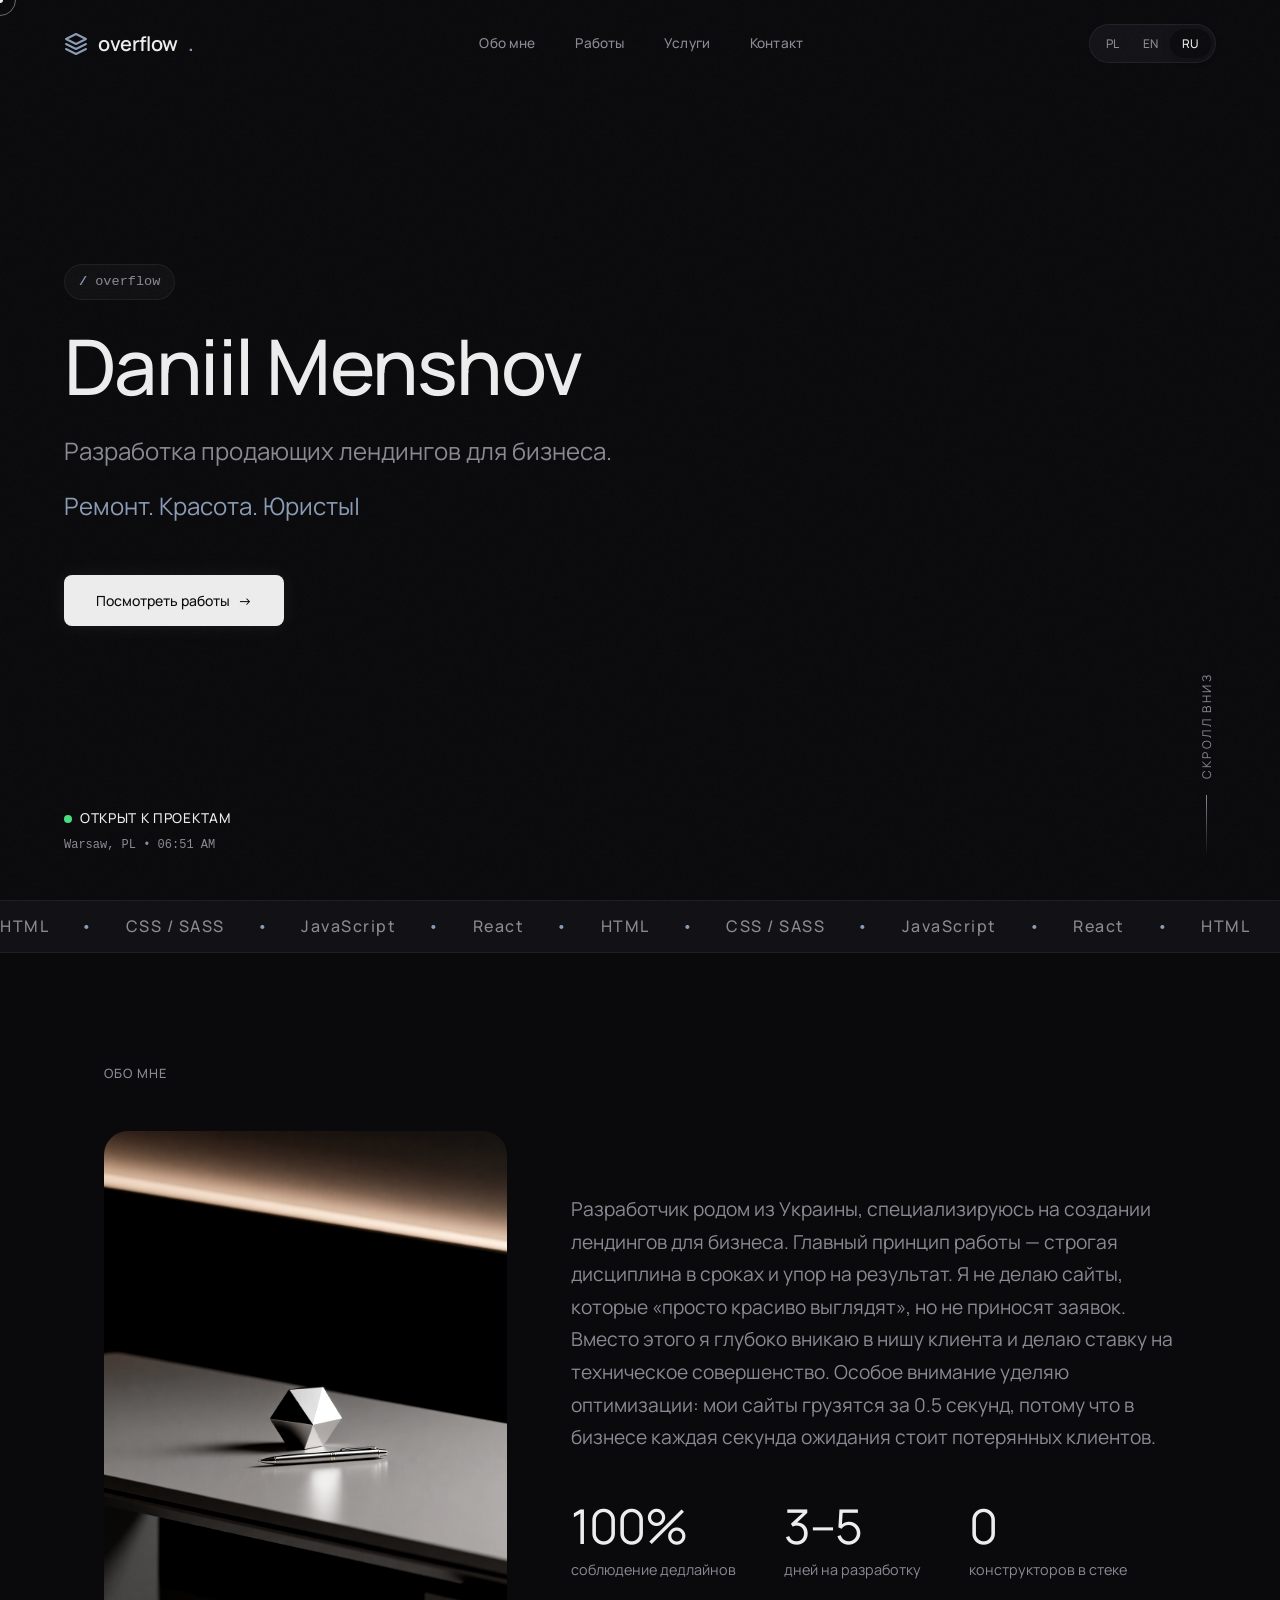
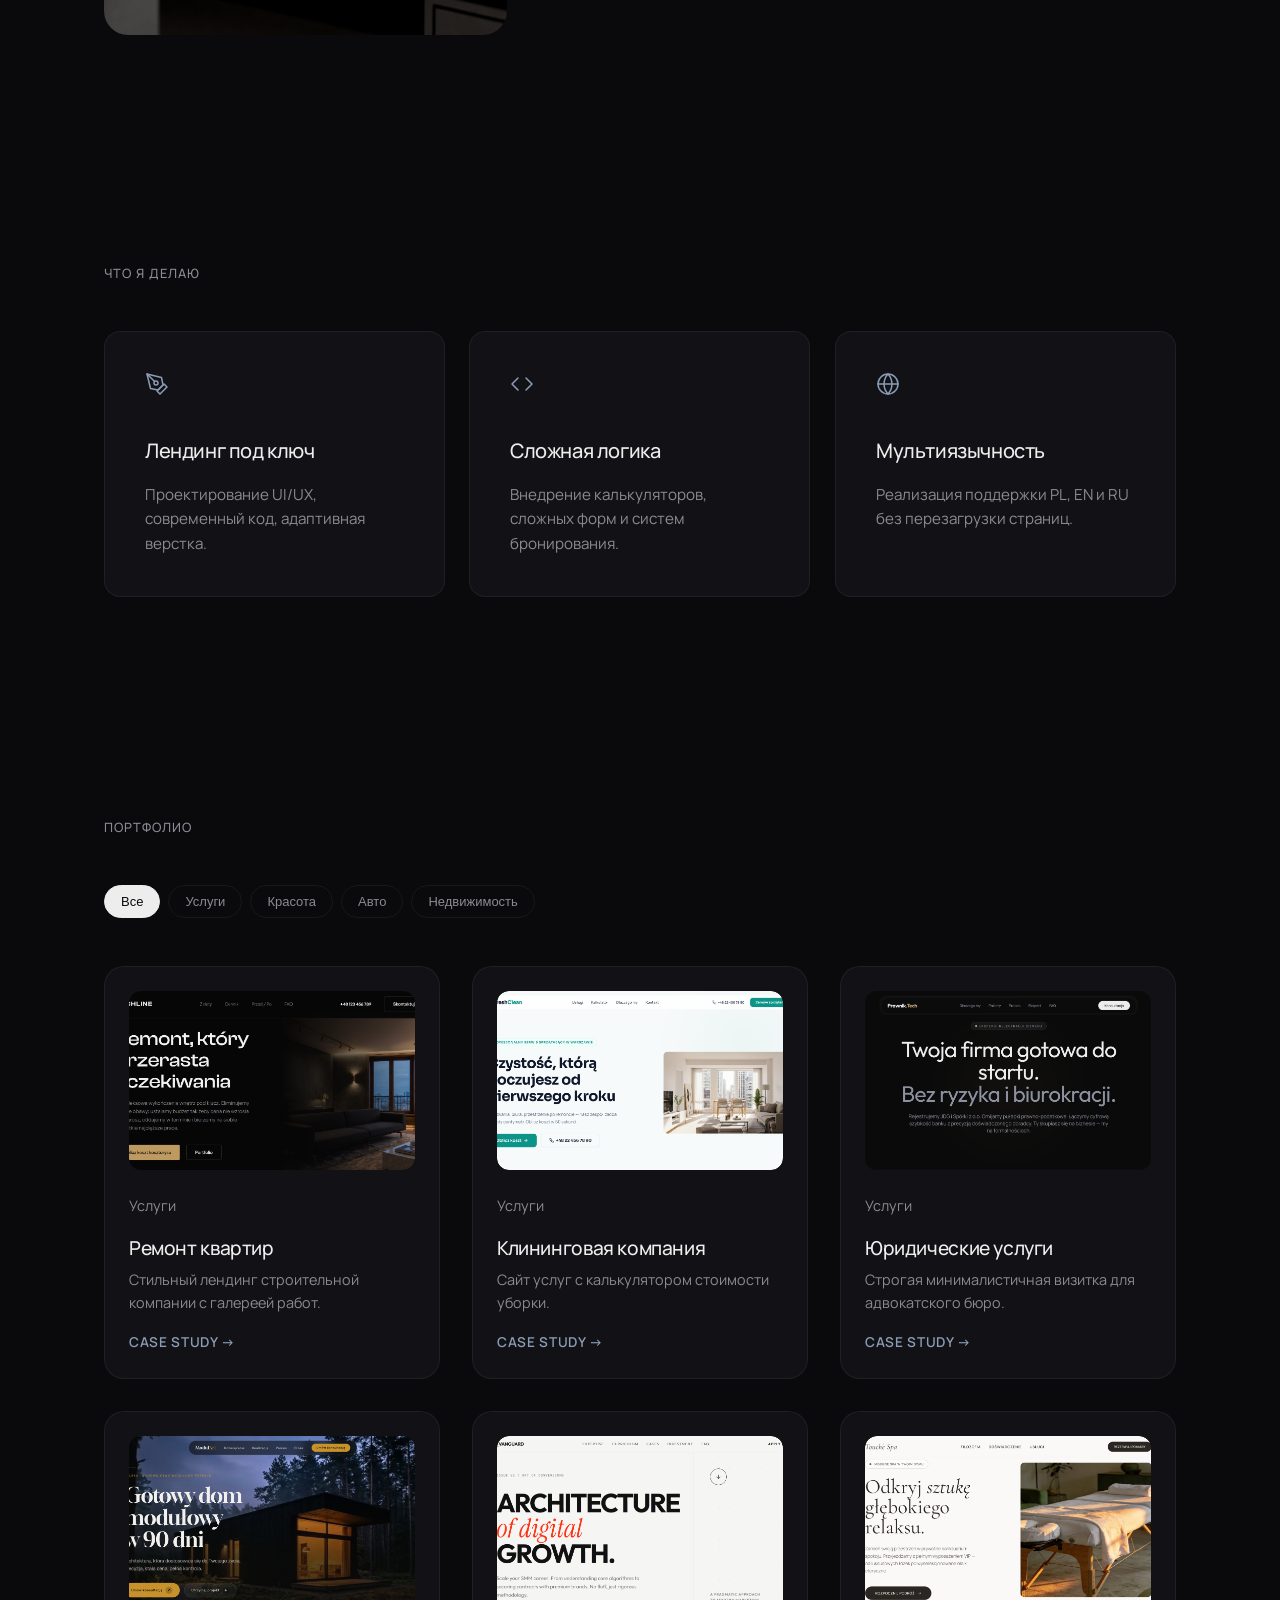
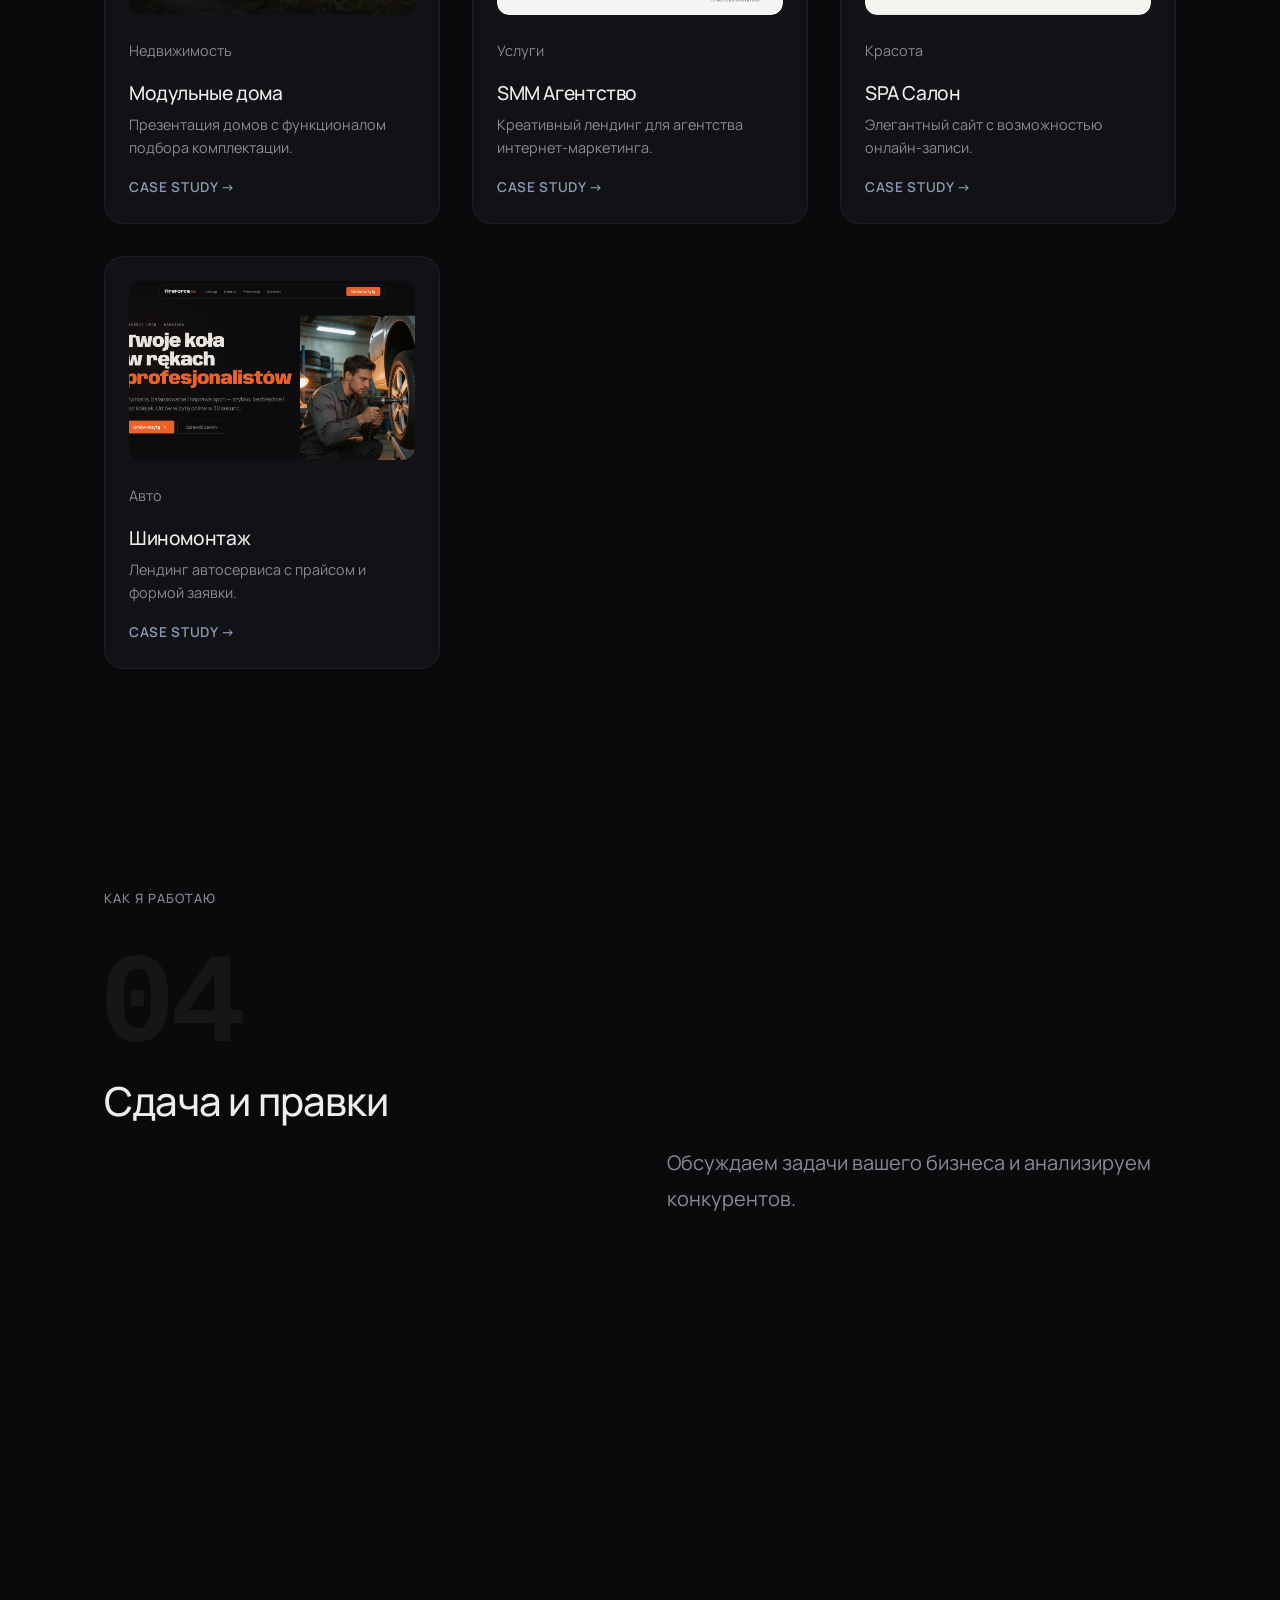
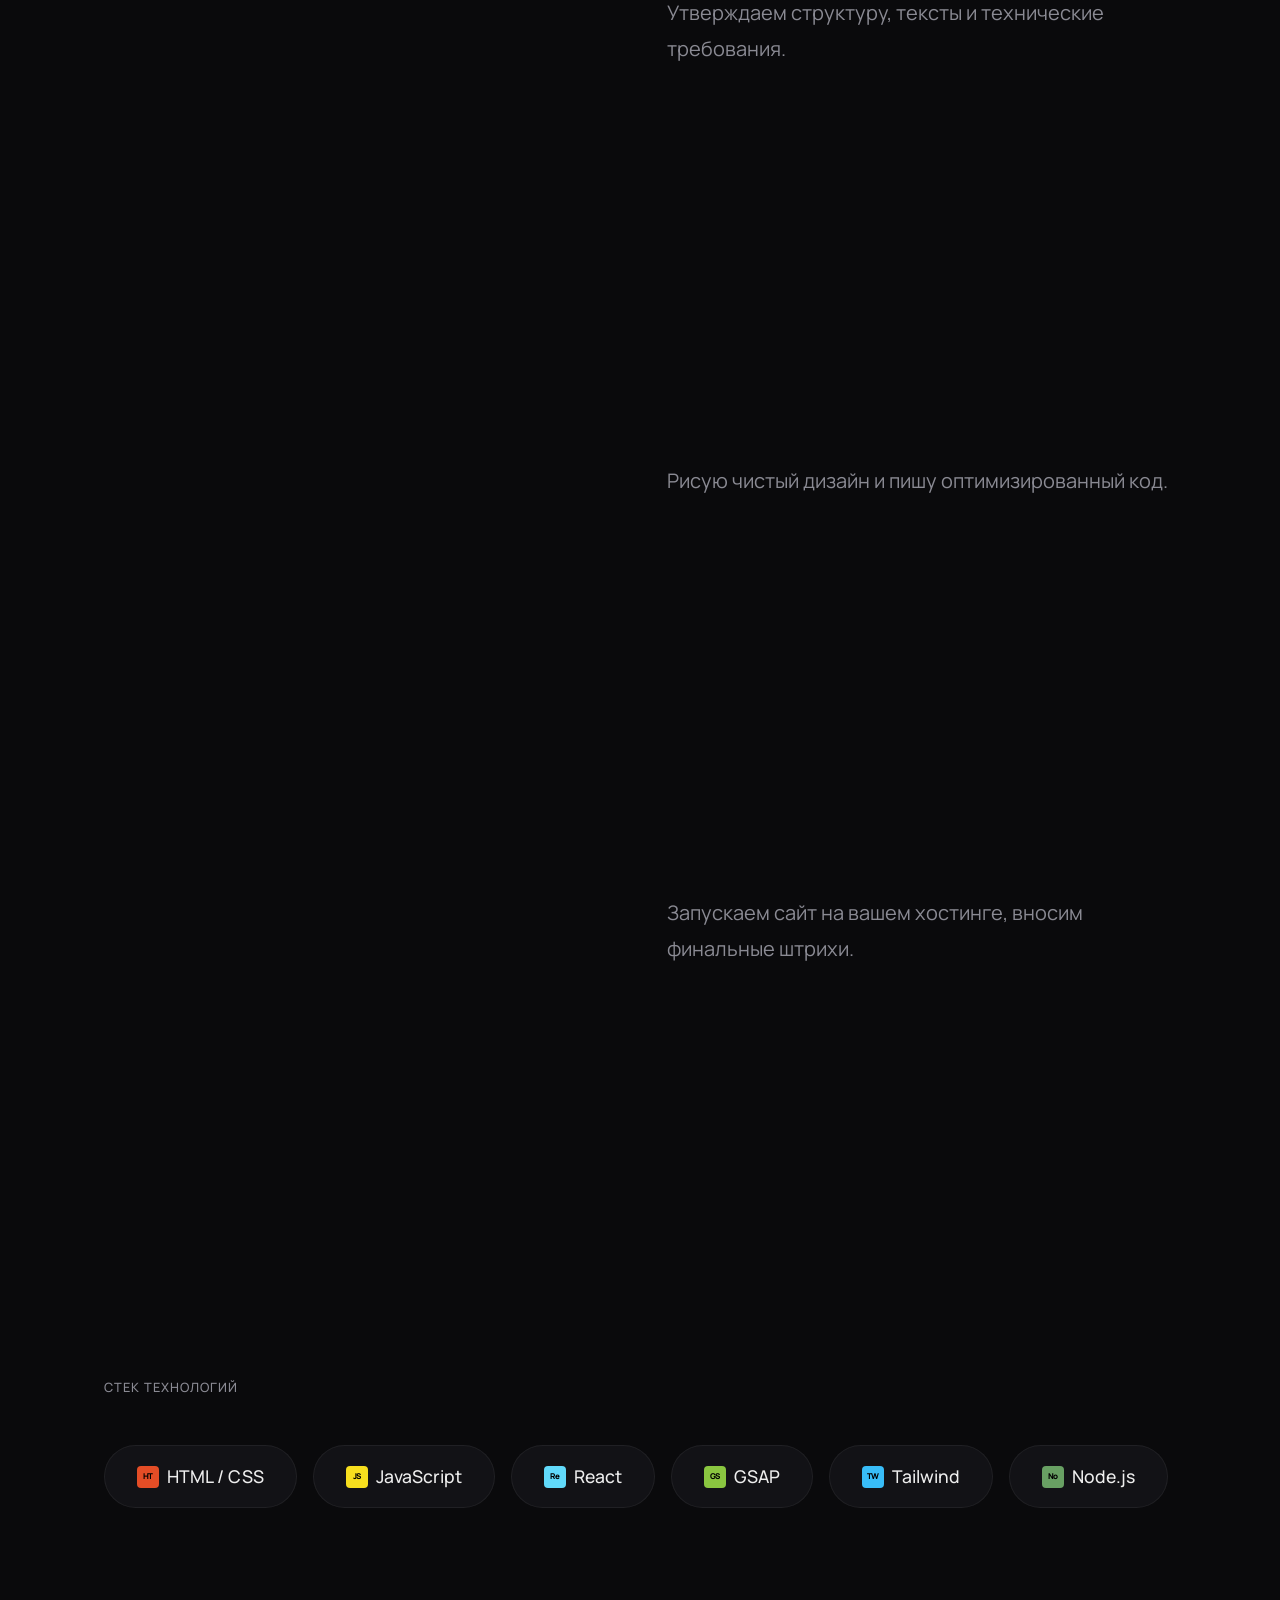
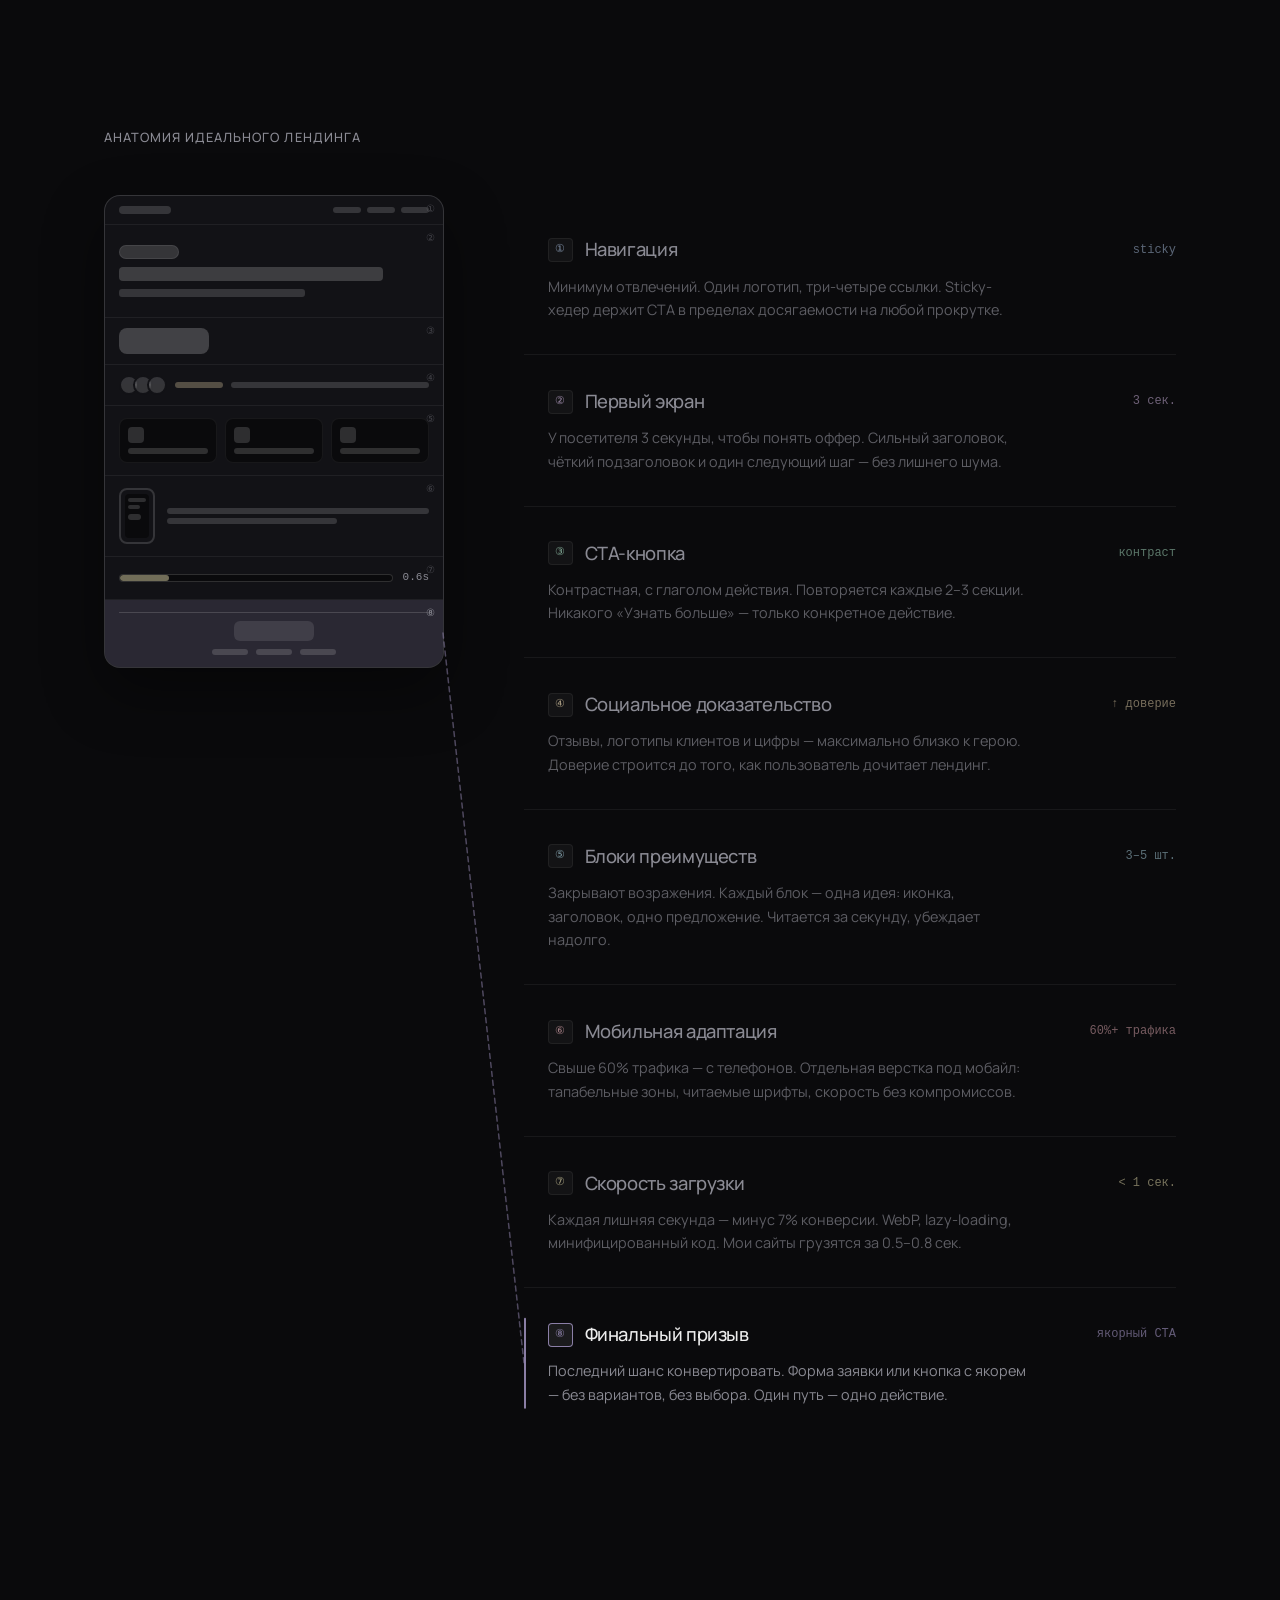
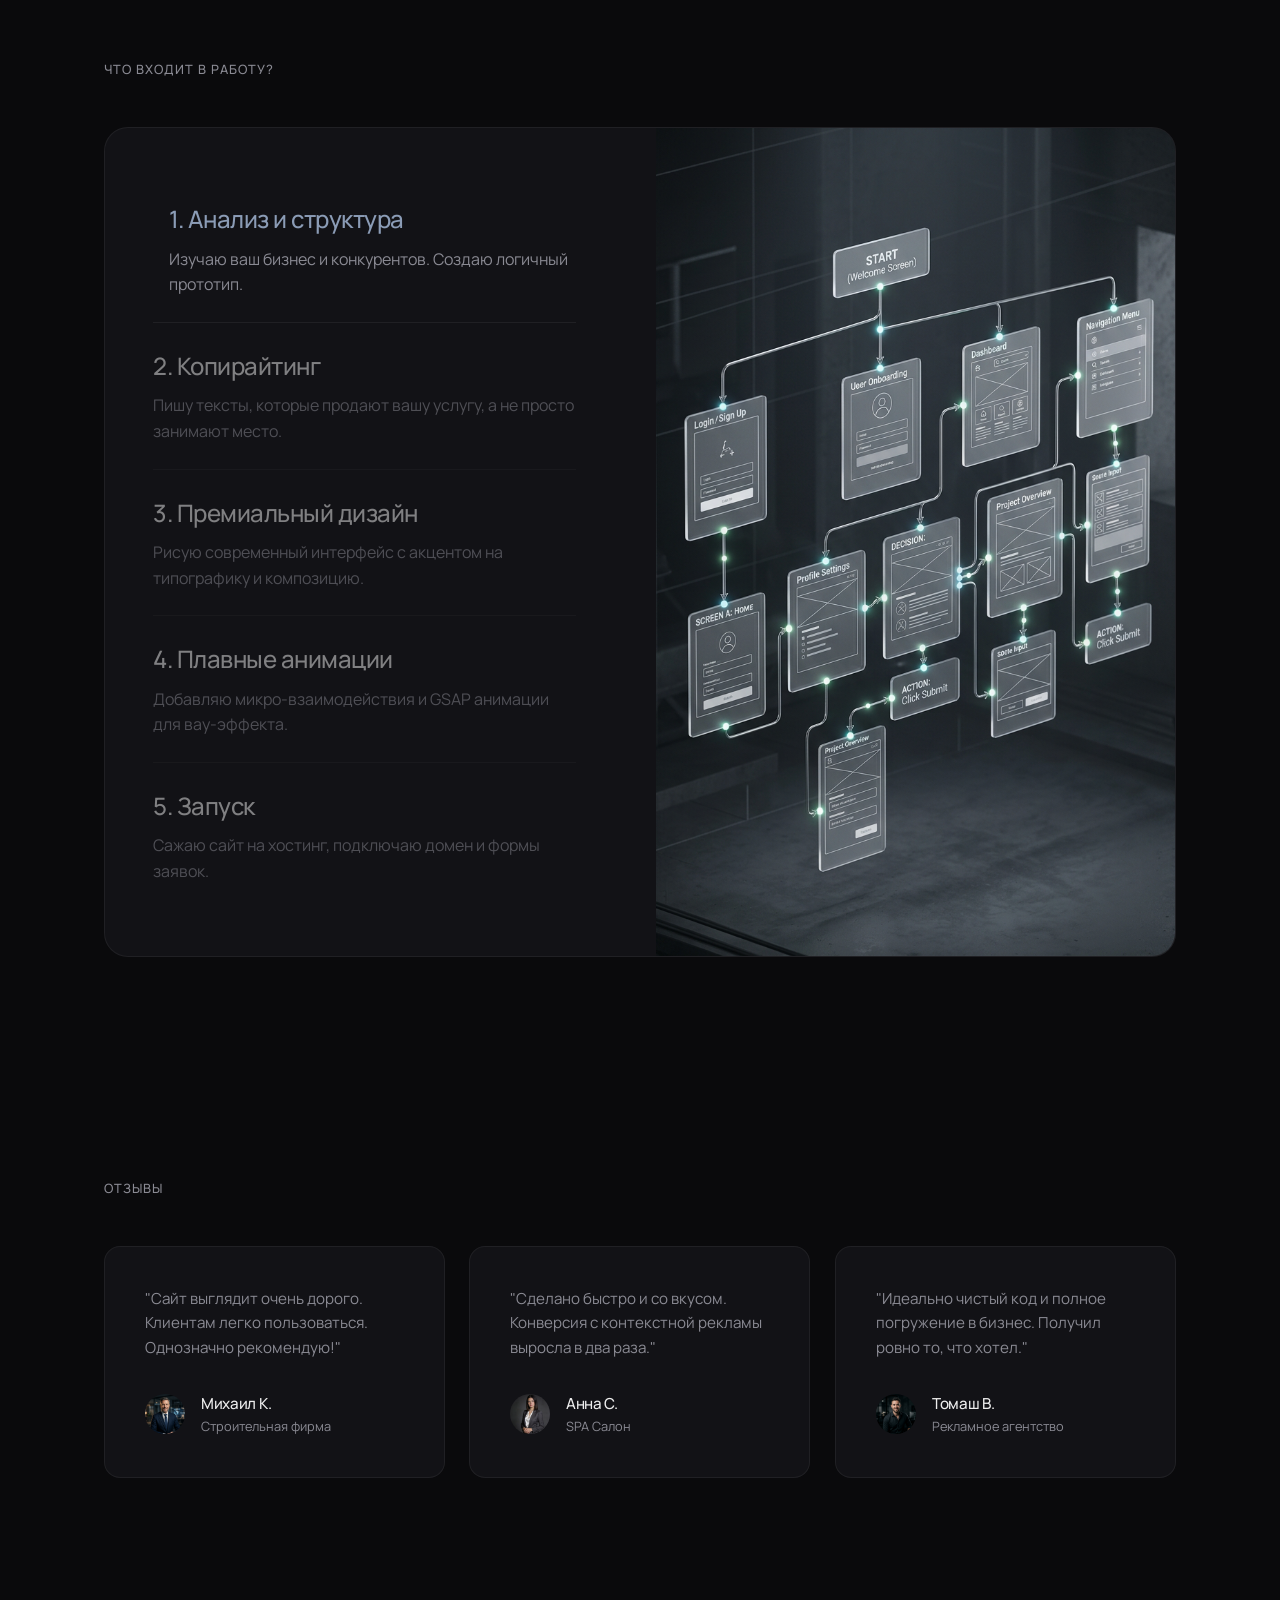
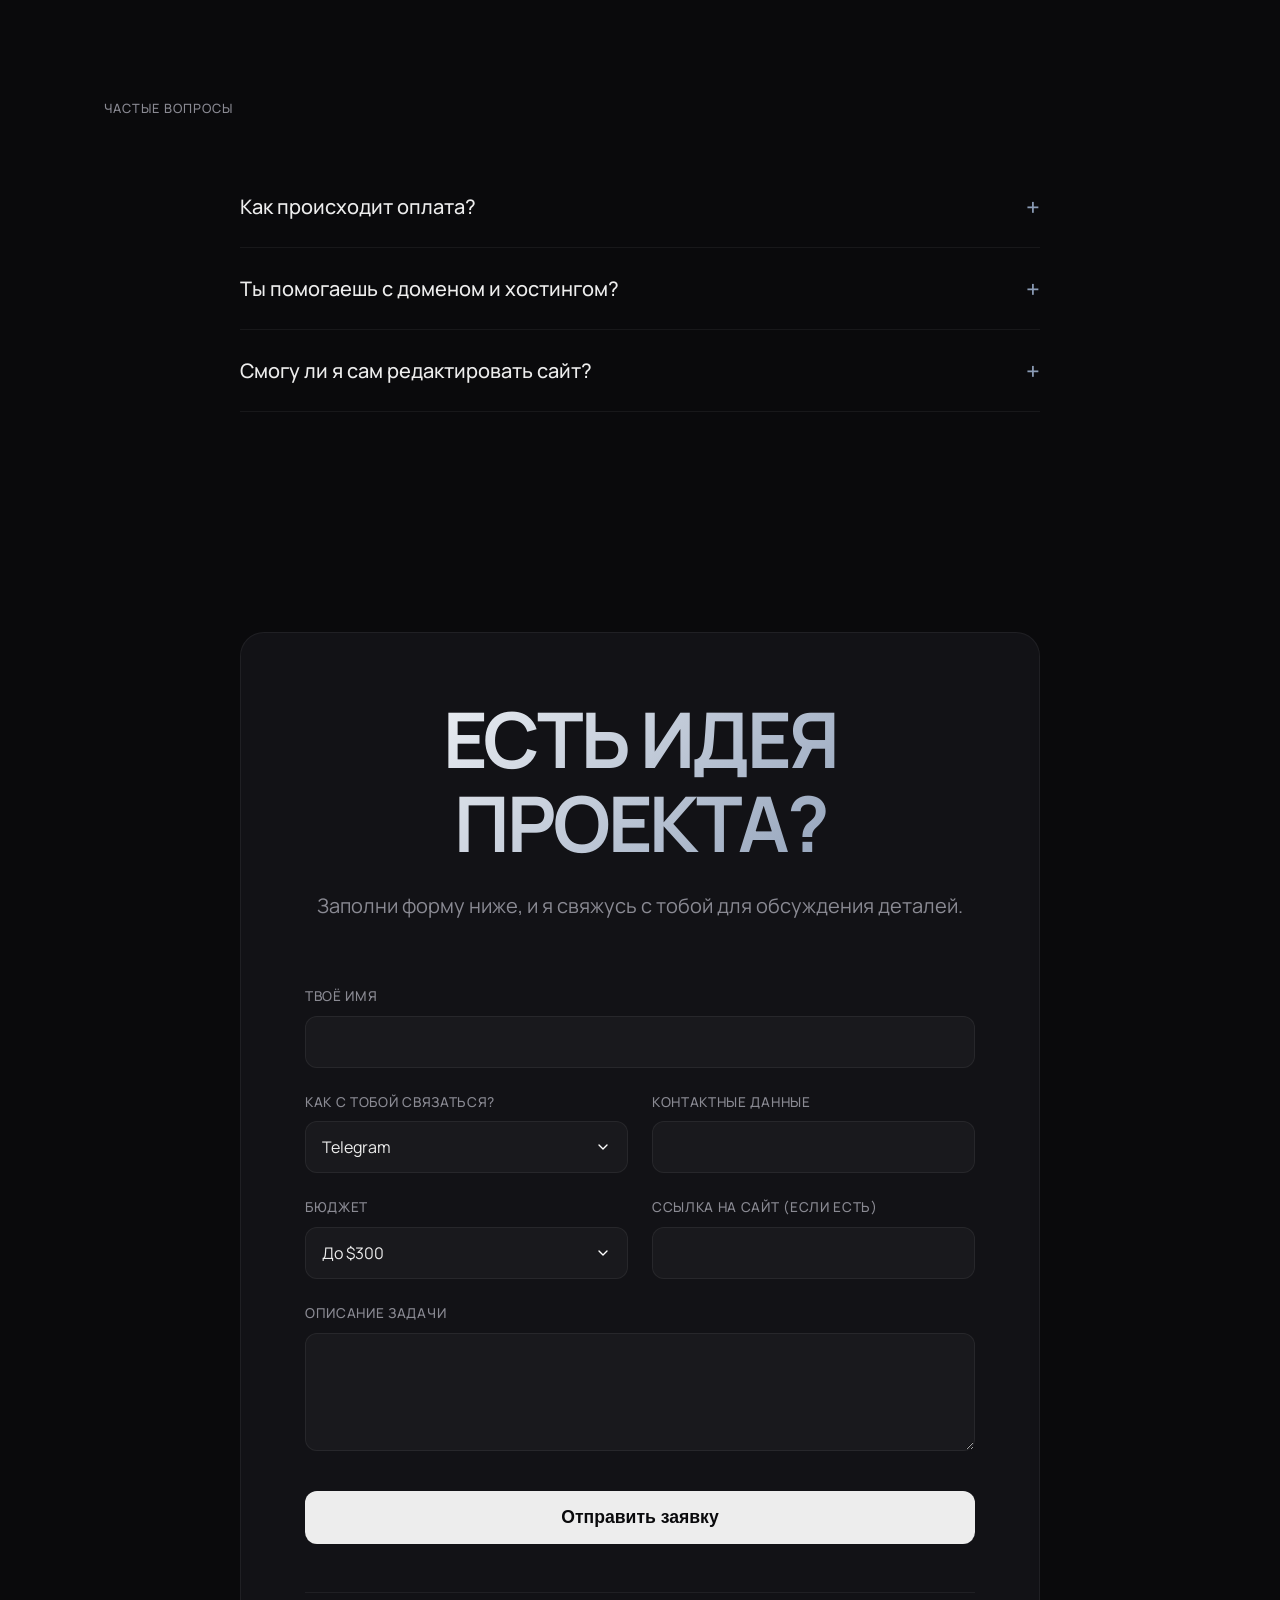
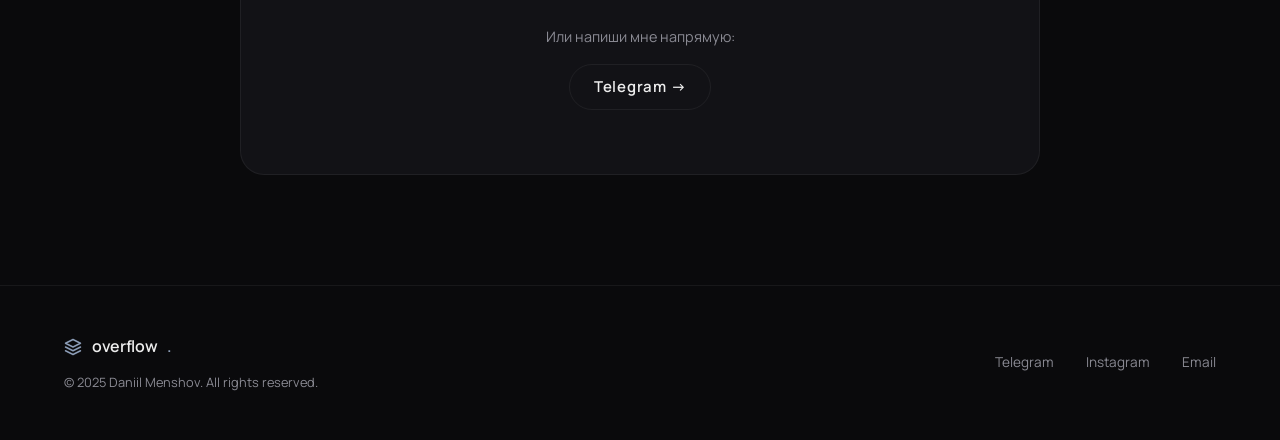
==== commit c6f5b4b5: "feat: anatomy section redesign - split-layout desktop + swipe carousel mobile" ====
--- a/index.html
+++ b/index.html
@@ -130,44 +130,117 @@
 
     <section id="landing-anatomy" class="fade-up">
       <h2 data-i18n="anatomy.title" class="section-title"></h2>
-      <div class="anatomy-container">
-        <div class="anatomy-wireframe">
-          <div class="wf-header"></div>
-          <div class="wf-hero">
-            <div class="wf-title"></div>
-            <div class="wf-subtitle"></div>
-            <div class="wf-btn"></div>
-          </div>
-          <div class="wf-blocks">
-            <div class="wf-block"></div>
-            <div class="wf-block"></div>
-            <div class="wf-block"></div>
-          </div>
-          
-          <div class="hotspot hs-speed">
-            <div class="hotspot-dot"></div>
-            <div class="hotspot-content">
-              <h4 data-i18n="anatomy.speed.title"></h4>
-              <p data-i18n="anatomy.speed.desc"></p>
-            </div>
-          </div>
-          
-          <div class="hotspot hs-ui">
-            <div class="hotspot-dot"></div>
-            <div class="hotspot-content">
-              <h4 data-i18n="anatomy.ui.title"></h4>
-              <p data-i18n="anatomy.ui.desc"></p>
-            </div>
-          </div>
-          
-          <div class="hotspot hs-conv">
-            <div class="hotspot-dot"></div>
-            <div class="hotspot-content">
-              <h4 data-i18n="anatomy.conv.title"></h4>
-              <p data-i18n="anatomy.conv.desc"></p>
-            </div>
-          </div>
-        </div>
+      <div class="anatomy-split">
+
+        <!-- LEFT: sticky wireframe -->
+        <div class="anatomy-left">
+          <div class="anatomy-wireframe-wrap">
+            <!-- SVG connector lines (drawn by JS) -->
+            <svg class="anatomy-connectors" id="anatomy-connectors" aria-hidden="true"></svg>
+
+            <div class="anatomy-wf" id="anatomy-wf">
+              <!-- Zone 1: Navigation bar -->
+              <div class="wf-zone wf-nav" data-zone="0">
+                <div class="wf-nav-logo"></div>
+                <div class="wf-nav-links">
+                  <div class="wf-nav-link"></div>
+                  <div class="wf-nav-link"></div>
+                  <div class="wf-nav-link"></div>
+                </div>
+                <div class="wf-zone-label">①</div>
+              </div>
+
+              <!-- Zone 2: Hero -->
+              <div class="wf-zone wf-hero" data-zone="1">
+                <div class="wf-hero-inner">
+                  <div class="wf-h-badge"></div>
+                  <div class="wf-h-title"></div>
+                  <div class="wf-h-subtitle"></div>
+                </div>
+                <div class="wf-zone-label">②</div>
+              </div>
+
+              <!-- Zone 3: CTA button row -->
+              <div class="wf-zone wf-cta-row" data-zone="2">
+                <div class="wf-h-btn"></div>
+                <div class="wf-zone-label">③</div>
+              </div>
+
+              <!-- Zone 4: Social proof row -->
+              <div class="wf-zone wf-social" data-zone="3">
+                <div class="wf-social-avatars">
+                  <div class="wf-avatar"></div>
+                  <div class="wf-avatar"></div>
+                  <div class="wf-avatar"></div>
+                </div>
+                <div class="wf-social-stars"></div>
+                <div class="wf-social-text"></div>
+                <div class="wf-zone-label">④</div>
+              </div>
+
+
+              <!-- Zone 5: Feature blocks -->
+              <div class="wf-zone wf-features" data-zone="4">
+                <div class="wf-feat-block">
+                  <div class="wf-feat-icon"></div>
+                  <div class="wf-feat-text"></div>
+                </div>
+                <div class="wf-feat-block">
+                  <div class="wf-feat-icon"></div>
+                  <div class="wf-feat-text"></div>
+                </div>
+                <div class="wf-feat-block">
+                  <div class="wf-feat-icon"></div>
+                  <div class="wf-feat-text"></div>
+                </div>
+                <div class="wf-zone-label">⑤</div>
+              </div>
+
+              <!-- Zone 6: Mobile indicator row -->
+              <div class="wf-zone wf-mobile-row" data-zone="5">
+                <div class="wf-mobile-device">
+                  <div class="wf-mobile-screen">
+                    <div class="wf-mob-line"></div>
+                    <div class="wf-mob-line short"></div>
+                    <div class="wf-mob-btn"></div>
+                  </div>
+                </div>
+                <div class="wf-mobile-label-block">
+                  <div class="wf-mob-text-line"></div>
+                  <div class="wf-mob-text-line short"></div>
+                </div>
+                <div class="wf-zone-label">⑥</div>
+              </div>
+
+              <!-- Zone 7: Speed bar -->
+              <div class="wf-zone wf-speed" data-zone="6">
+                <div class="wf-speed-bar">
+                  <div class="wf-speed-fill" id="wf-speed-fill"></div>
+                </div>
+                <div class="wf-speed-label"><span class="wf-speed-val">0.6s</span></div>
+                <div class="wf-zone-label">⑦</div>
+              </div>
+
+              <!-- Zone 8: Footer CTA -->
+              <div class="wf-zone wf-footer" data-zone="7">
+                <div class="wf-footer-line"></div>
+                <div class="wf-footer-cta"></div>
+                <div class="wf-footer-links">
+                  <div class="wf-footer-link"></div>
+                  <div class="wf-footer-link"></div>
+                  <div class="wf-footer-link"></div>
+                </div>
+                <div class="wf-zone-label">⑧</div>
+              </div>
+            </div>
+          </div>
+        </div>
+
+        <!-- RIGHT: scroll list -->
+        <div class="anatomy-right" id="anatomy-right">
+          <!-- Items injected by JS (renderAnatomy) -->
+        </div>
+
       </div>
     </section>
 
--- a/style.css
+++ b/style.css
@@ -492,95 +492,642 @@
   transform: translateY(-2px);
 }
 
-/* Anatomy & Features */
-.anatomy-container {
+/* ── Anatomy Split Layout ──────────────────────────────────── */
+
+/* Zone palette — muted tones that match the dark theme */
+:root {
+  --z0: rgba(139, 156, 182, 0.18);  /* nav      — desaturated blue */
+  --z0h: rgba(139, 156, 182, 0.55);
+  --z1: rgba(168, 148, 182, 0.18);  /* hero     — muted lavender */
+  --z1h: rgba(168, 148, 182, 0.55);
+  --z2: rgba(139, 182, 160, 0.18);  /* cta      — dusty sage */
+  --z2h: rgba(139, 182, 160, 0.55);
+  --z3: rgba(182, 167, 139, 0.18);  /* social   — warm sand */
+  --z3h: rgba(182, 167, 139, 0.55);
+  --z4: rgba(139, 170, 182, 0.18);  /* features — steel */
+  --z4h: rgba(139, 170, 182, 0.55);
+  --z5: rgba(182, 139, 145, 0.18);  /* mobile   — dusty rose */
+  --z5h: rgba(182, 139, 145, 0.55);
+  --z6: rgba(182, 175, 139, 0.18);  /* speed    — warm ochre */
+  --z6h: rgba(182, 175, 139, 0.55);
+  --z7: rgba(152, 139, 182, 0.18);  /* footer   — soft violet */
+  --z7h: rgba(152, 139, 182, 0.55);
+}
+
+.anatomy-split {
+  display: grid;
+  grid-template-columns: 340px 1fr;
+  gap: 5rem;
+  align-items: start;
+  position: relative;
+}
+
+/* LEFT ─ Sticky wireframe column */
+.anatomy-left {
+  position: sticky;
+  top: 120px;
+  height: max-content;
+}
+
+.anatomy-wireframe-wrap {
   position: relative;
   width: 100%;
-  max-width: 800px;
-  margin: 0 auto 5rem;
-  padding: 4rem 2rem;
+}
+
+/* SVG connector overlay — same size as wireframe */
+.anatomy-connectors {
+  position: absolute;
+  top: 0; left: 0;
+  width: 100%; height: 100%;
+  pointer-events: none;
+  overflow: visible;
+  z-index: 10;
+}
+.anatomy-connectors line {
+  stroke-width: 1.5;
+  stroke-dasharray: 5 4;
+  stroke-linecap: round;
+  opacity: 0;
+  transition: opacity 0.4s ease;
+}
+.anatomy-connectors line.visible {
+  opacity: 0.7;
+}
+
+/* Wireframe card */
+.anatomy-wf {
+  position: relative;
+  width: 100%;
   background: var(--surface);
-  border: 1px solid var(--border);
-  border-radius: 24px;
-  display: flex;
-  justify-content: center;
+  border: 1px solid var(--border-hover);
+  border-radius: 16px;
   overflow: hidden;
-}
-.anatomy-wireframe {
+  display: flex;
+  flex-direction: column;
+  gap: 0;
+  box-shadow: 0 24px 60px rgba(0,0,0,0.4);
+}
+
+/* ── Individual WF Zones ─────── */
+.wf-zone {
   position: relative;
-  width: 300px;
-  height: 400px;
-  border: 2px solid var(--border-hover);
-  border-radius: 12px;
-  padding: 16px;
+  padding: 12px 14px;
+  border-bottom: 1px solid var(--border);
+  transition: background 0.35s ease, border-color 0.35s ease;
+}
+.wf-zone:last-child { border-bottom: none; }
+
+/* Zone number label (top-right corner) */
+.wf-zone-label {
+  position: absolute;
+  top: 6px; right: 8px;
+  font-size: 10px;
+  color: var(--text-muted);
+  opacity: 0.4;
+  transition: opacity 0.3s ease;
+  font-family: monospace;
+  user-select: none;
+}
+
+/* Active zone highlight (driven by JS class .wf-active) */
+.wf-zone.wf-active .wf-zone-label { opacity: 1; }
+
+.wf-zone[data-zone="0"].wf-active { background: var(--z0); border-color: var(--z0h); }
+.wf-zone[data-zone="1"].wf-active { background: var(--z1); border-color: var(--z1h); }
+.wf-zone[data-zone="2"].wf-active { background: var(--z2); border-color: var(--z2h); }
+.wf-zone[data-zone="3"].wf-active { background: var(--z3); border-color: var(--z3h); }
+.wf-zone[data-zone="4"].wf-active { background: var(--z4); border-color: var(--z4h); }
+.wf-zone[data-zone="5"].wf-active { background: var(--z5); border-color: var(--z5h); }
+.wf-zone[data-zone="6"].wf-active { background: var(--z6); border-color: var(--z6h); }
+.wf-zone[data-zone="7"].wf-active { background: var(--z7); border-color: var(--z7h); }
+
+/* Zone 0 — Nav */
+.wf-nav {
+  display: flex;
+  align-items: center;
+  justify-content: space-between;
+  padding: 10px 14px;
+}
+.wf-nav-logo {
+  width: 52px; height: 8px;
+  background: var(--border-hover);
+  border-radius: 4px;
+}
+.wf-nav-links {
+  display: flex; gap: 6px;
+}
+.wf-nav-link {
+  width: 28px; height: 6px;
+  background: var(--border-hover);
+  border-radius: 3px;
+}
+
+/* Zone 1 — Hero */
+.wf-hero {
+  padding: 20px 14px;
+}
+.wf-hero-inner {
   display: flex;
   flex-direction: column;
-  gap: 16px;
-}
-.wf-header { height: 24px; background: var(--border); border-radius: 6px; }
-.wf-hero { height: 120px; background: var(--border); border-radius: 8px; display: flex; flex-direction: column; gap: 8px; justify-content: center; align-items: center; }
-.wf-title { width: 60%; height: 12px; background: var(--text-muted); border-radius: 4px; }
-.wf-subtitle { width: 40%; height: 8px; background: var(--border-hover); border-radius: 4px; }
-.wf-btn { width: 80px; height: 24px; background: var(--accent); border-radius: 12px; margin-top: 8px; }
-.wf-blocks { display: flex; gap: 8px; }
-.wf-block { flex: 1; height: 80px; background: var(--border); border-radius: 6px; }
-
-.hotspot {
-  position: absolute;
-  display: flex;
-  align-items: center;
-  gap: 12px;
-  z-index: 2;
-}
-.hotspot-dot {
-  width: 16px;
-  height: 16px;
-  background: var(--accent);
-  border-radius: 50%;
-  box-shadow: 0 0 0 4px rgba(0, 122, 255, 0.2);
+  align-items: flex-start;
+  gap: 8px;
+}
+.wf-h-badge {
+  width: 60px; height: 14px;
+  background: var(--border-hover);
+  border-radius: 20px;
+  border: 1px solid rgba(255,255,255,0.08);
+}
+.wf-h-title {
+  width: 85%; height: 14px;
+  background: rgba(255,255,255,0.18);
+  border-radius: 4px;
+}
+.wf-h-subtitle {
+  width: 60%; height: 8px;
+  background: var(--border-hover);
+  border-radius: 3px;
+}
+.wf-h-btn {
+  width: 80px; height: 24px;
+  background: rgba(255,255,255,0.2);
+  border-radius: 8px;
+  margin-top: 4px;
   position: relative;
-}
-.hotspot-dot::after {
+  overflow: hidden;
+}
+/* CTA shimmer — also acts as zone 2 indicator */
+.wf-h-btn::after {
   content: '';
   position: absolute;
-  top: 50%; left: 50%;
-  transform: translate(-50%, -50%);
-  width: 100%; height: 100%;
+  inset: 0;
+  background: linear-gradient(90deg, transparent, rgba(255,255,255,0.15), transparent);
+  transform: translateX(-100%);
+  animation: btnShimmer 2.5s ease infinite;
+}
+@keyframes btnShimmer {
+  0%   { transform: translateX(-100%); }
+  60%  { transform: translateX(100%); }
+  100% { transform: translateX(100%); }
+}
+
+/* Zone 2 — CTA row (standalone button row) */
+.wf-cta-row {
+  display: flex;
+  align-items: center;
+  padding: 10px 14px;
+}
+.wf-cta-row .wf-h-btn {
+  width: 90px;
+  height: 26px;
+  margin-top: 0;
+}
+
+/* Zone 3 — Social proof */
+.wf-social {
+  display: flex;
+  align-items: center;
+  gap: 8px;
+  padding: 10px 14px;
+}
+.wf-social-avatars {
+  display: flex;
+}
+.wf-avatar {
+  width: 20px; height: 20px;
+  background: var(--border-hover);
   border-radius: 50%;
-  background: var(--accent);
-  animation: pulseDot 2s infinite;
-  will-change: transform, opacity;
-}
-@keyframes pulseDot {
-  0% { transform: translate(-50%, -50%) scale(1); opacity: 0.8; }
-  100% { transform: translate(-50%, -50%) scale(2.5); opacity: 0; }
-}
-.hotspot-content {
+  border: 2px solid var(--surface);
+  margin-left: -6px;
+}
+.wf-avatar:first-child { margin-left: 0; }
+.wf-social-stars {
+  width: 48px; height: 6px;
+  background: rgba(182,167,139,0.4);
+  border-radius: 3px;
+}
+.wf-social-text {
+  flex: 1; height: 6px;
+  background: var(--border-hover);
+  border-radius: 3px;
+}
+
+/* Zone 4 — Features */
+.wf-features {
+  display: flex;
+  gap: 8px;
+  padding: 12px 14px;
+}
+.wf-feat-block {
+  flex: 1;
   background: var(--bg);
   border: 1px solid var(--border);
-  padding: 12px 16px;
-  border-radius: 12px;
-  width: 200px;
-  opacity: 0.8;
-  transition: opacity 0.3s ease;
-}
-.hotspot:hover .hotspot-content { opacity: 1; }
-.hotspot-content h4 { font-size: 0.9rem; margin-bottom: 4px; color: var(--text-main); }
-.hotspot-content p { font-size: 0.8rem; color: var(--text-muted); }
-
-/* Positioning hotspots */
-.hs-speed { top: 20px; left: -180px; flex-direction: row-reverse; }
-.hs-ui { top: 120px; right: -210px; }
-.hs-conv { bottom: 50px; left: -190px; flex-direction: row-reverse; }
-
-/* Mobile Hotspots */
-@media(max-width: 768px) {
-  .anatomy-container { padding: 2rem 1rem; }
-  .anatomy-wireframe { width: 220px; height: 300px; }
-  .hotspot { position: static; flex-direction: column; align-items: flex-start; gap: 8px; margin-top: 1.5rem; }
-  .hs-speed, .hs-ui, .hs-conv { left: auto; right: auto; top: auto; bottom: auto; }
-  .hotspot-content { width: 100%; }
-}
+  border-radius: 8px;
+  padding: 8px;
+  display: flex;
+  flex-direction: column;
+  gap: 5px;
+}
+.wf-feat-icon {
+  width: 16px; height: 16px;
+  background: var(--border-hover);
+  border-radius: 4px;
+}
+.wf-feat-text {
+  width: 100%; height: 6px;
+  background: var(--border-hover);
+  border-radius: 3px;
+}
+
+/* Zone 5 — Mobile */
+.wf-mobile-row {
+  display: flex;
+  align-items: center;
+  gap: 12px;
+  padding: 12px 14px;
+}
+.wf-mobile-device {
+  width: 36px; height: 56px;
+  border: 2px solid var(--border-hover);
+  border-radius: 8px;
+  padding: 4px;
+  flex-shrink: 0;
+}
+.wf-mobile-screen {
+  width: 100%; height: 100%;
+  background: var(--bg);
+  border-radius: 4px;
+  display: flex;
+  flex-direction: column;
+  gap: 3px;
+  padding: 4px 3px;
+}
+.wf-mob-line {
+  width: 100%; height: 4px;
+  background: var(--border-hover);
+  border-radius: 2px;
+}
+.wf-mob-line.short { width: 65%; }
+.wf-mob-btn {
+  width: 70%; height: 6px;
+  background: rgba(255,255,255,0.15);
+  border-radius: 3px;
+  margin-top: 2px;
+}
+.wf-mobile-label-block {
+  flex: 1;
+  display: flex;
+  flex-direction: column;
+  gap: 4px;
+}
+.wf-mob-text-line {
+  height: 6px;
+  background: var(--border-hover);
+  border-radius: 3px;
+  width: 100%;
+}
+.wf-mob-text-line.short { width: 65%; }
+
+/* Zone 6 — Speed */
+.wf-speed {
+  display: flex;
+  align-items: center;
+  gap: 10px;
+  padding: 12px 14px;
+}
+.wf-speed-bar {
+  flex: 1;
+  height: 8px;
+  background: var(--bg);
+  border-radius: 4px;
+  overflow: hidden;
+  border: 1px solid var(--border-hover);
+}
+.wf-speed-fill {
+  width: 18%;
+  height: 100%;
+  background: rgba(182,175,139,0.6);
+  border-radius: 4px;
+  transition: width 1.2s cubic-bezier(0.16, 1, 0.3, 1);
+}
+.wf-speed-fill.animated { width: 18%; }
+.wf-speed-label {
+  font-size: 11px;
+  color: var(--text-muted);
+  font-family: monospace;
+  white-space: nowrap;
+}
+
+/* Zone 7 — Footer */
+.wf-footer {
+  display: flex;
+  flex-direction: column;
+  gap: 8px;
+  padding: 12px 14px;
+}
+.wf-footer-line {
+  width: 100%; height: 1px;
+  background: var(--border-hover);
+}
+.wf-footer-cta {
+  width: 80px; height: 20px;
+  background: rgba(255,255,255,0.1);
+  border-radius: 6px;
+  align-self: center;
+}
+.wf-footer-links {
+  display: flex;
+  gap: 8px;
+  justify-content: center;
+}
+.wf-footer-link {
+  width: 36px; height: 6px;
+  background: var(--border-hover);
+  border-radius: 3px;
+}
+
+/* ── RIGHT: scroll list ────────────────────────────────────── */
+.anatomy-right {
+  display: flex;
+  flex-direction: column;
+  gap: 0;
+  padding-top: 0.5rem;
+}
+
+.anatomy-item {
+  position: relative;
+  padding: 2rem 0 2rem 1.5rem;
+  border-bottom: 1px solid var(--border);
+  opacity: 0;
+  transform: translateY(20px);
+  transition: opacity 0.55s cubic-bezier(0.16, 1, 0.3, 1),
+              transform 0.55s cubic-bezier(0.16, 1, 0.3, 1),
+              border-color 0.35s ease;
+  cursor: default;
+}
+.anatomy-item:last-child { border-bottom: none; }
+
+/* entry animation driven by JS .visible class */
+.anatomy-item.visible {
+  opacity: 1;
+  transform: translateY(0);
+}
+
+/* active state (current zone in view) */
+.anatomy-item.active {
+  border-color: transparent;
+}
+
+/* Left accent bar */
+.anatomy-item::before {
+  content: '';
+  position: absolute;
+  left: 0; top: 50%;
+  transform: translateY(-50%) scaleY(0);
+  width: 2px;
+  height: 60%;
+  border-radius: 2px;
+  background: var(--zone-color, var(--accent));
+  transition: transform 0.4s cubic-bezier(0.16, 1, 0.3, 1), opacity 0.3s ease;
+  opacity: 0;
+}
+.anatomy-item.active::before {
+  transform: translateY(-50%) scaleY(1);
+  opacity: 1;
+}
+
+.anatomy-item-header {
+  display: flex;
+  align-items: center;
+  gap: 0.75rem;
+  margin-bottom: 0.6rem;
+}
+.anatomy-item-num {
+  font-size: 0.7rem;
+  font-family: monospace;
+  color: var(--zone-color, var(--text-muted));
+  background: rgba(255,255,255,0.04);
+  border: 1px solid rgba(255,255,255,0.06);
+  border-radius: 4px;
+  padding: 2px 6px;
+  letter-spacing: 0.05em;
+  transition: color 0.3s ease, border-color 0.3s ease;
+  flex-shrink: 0;
+}
+.anatomy-item.active .anatomy-item-num {
+  border-color: var(--zone-color, var(--accent));
+  background: rgba(255,255,255,0.07);
+}
+
+.anatomy-item-title {
+  font-size: 1.15rem;
+  font-weight: 500;
+  color: var(--text-muted);
+  letter-spacing: -0.02em;
+  transition: color 0.35s ease;
+}
+.anatomy-item.active .anatomy-item-title {
+  color: var(--text-main);
+}
+
+.anatomy-item-metric {
+  margin-left: auto;
+  font-size: 0.75rem;
+  font-family: monospace;
+  color: var(--zone-color, var(--text-muted));
+  opacity: 0.7;
+  white-space: nowrap;
+}
+
+.anatomy-item-desc {
+  font-size: 0.9rem;
+  color: var(--text-muted);
+  line-height: 1.65;
+  max-width: 480px;
+  opacity: 0.65;
+  transition: opacity 0.35s ease;
+}
+.anatomy-item.active .anatomy-item-desc {
+  opacity: 1;
+}
+
+/* ── Scanning line animation on active zone wireframe ─ */
+@keyframes scanLine {
+  0%   { top: 0; opacity: 0.6; }
+  90%  { top: 100%; opacity: 0.6; }
+  100% { top: 100%; opacity: 0; }
+}
+.wf-zone.wf-active::after {
+  content: '';
+  position: absolute;
+  left: 0; right: 0;
+  top: 0;
+  height: 1px;
+  background: currentColor;
+  opacity: 0;
+  animation: scanLine 1.2s ease forwards;
+}
+.wf-zone[data-zone="0"].wf-active::after { color: var(--z0h); }
+.wf-zone[data-zone="1"].wf-active::after { color: var(--z1h); }
+.wf-zone[data-zone="2"].wf-active::after { color: var(--z2h); }
+.wf-zone[data-zone="3"].wf-active::after { color: var(--z3h); }
+.wf-zone[data-zone="4"].wf-active::after { color: var(--z4h); }
+.wf-zone[data-zone="5"].wf-active::after { color: var(--z5h); }
+.wf-zone[data-zone="6"].wf-active::after { color: var(--z6h); }
+.wf-zone[data-zone="7"].wf-active::after { color: var(--z7h); }
+
+/* ── MOBILE: Split-screen swipe carousel (Variant B) ────────── */
+@media (max-width: 900px) {
+
+  /* Section itself: let content flow, no padding-bottom on right */
+  #landing-anatomy {
+    padding-bottom: 0;
+  }
+
+  .anatomy-split {
+    display: flex;
+    flex-direction: column;
+    gap: 0;
+  }
+
+  /* Wireframe panel: sticky at top, compact height */
+  .anatomy-left {
+    position: sticky;
+    top: 72px;
+    z-index: 20;
+    background: var(--bg);
+    padding-bottom: 0.75rem;
+    border-bottom: 1px solid var(--border);
+  }
+
+  /* Wireframe: max height, internal scroll for zone visibility */
+  .anatomy-wf {
+    max-width: 100%;
+    max-height: 42vh;
+    overflow-y: auto;
+    scrollbar-width: none;
+    -ms-overflow-style: none;
+    border-radius: 12px;
+  }
+  .anatomy-wf::-webkit-scrollbar { display: none; }
+
+  /* Hide SVG connectors on mobile */
+  .anatomy-connectors { display: none; }
+
+  /* ── Swipe carousel container ────── */
+  .anatomy-right {
+    position: relative;
+    overflow: hidden;
+    /* Height: viewport minus sticky header minus wireframe ~42vh */
+    min-height: 200px;
+  }
+
+  /* Track: items laid out horizontally */
+  .anatomy-mobile-track {
+    display: flex;
+    flex-direction: row;
+    transition: transform 0.42s cubic-bezier(0.16, 1, 0.3, 1);
+    will-change: transform;
+    touch-action: pan-y;
+  }
+
+  /* Each item in carousel: full width of right panel */
+  .anatomy-item {
+    min-width: 100%;
+    padding: 2rem 1.5rem 1.5rem;
+    border-bottom: none;
+    opacity: 1 !important;
+    transform: none !important;
+    transition-delay: 0s !important;
+  }
+  .anatomy-item::before { display: none; }
+
+  .anatomy-item-desc {
+    max-width: 100%;
+    opacity: 1 !important;
+  }
+
+  .anatomy-item-title {
+    font-size: 1.1rem;
+    color: var(--text-main) !important;
+  }
+
+  /* ── Counter & nav row ───────────── */
+  .anatomy-mobile-nav {
+    display: flex;
+    align-items: center;
+    justify-content: space-between;
+    padding: 1rem 1.5rem 1.5rem;
+    border-top: 1px solid var(--border);
+    gap: 1rem;
+  }
+
+  .anatomy-mobile-btn {
+    width: 40px;
+    height: 40px;
+    border-radius: 50%;
+    background: var(--surface);
+    border: 1px solid var(--border-hover);
+    color: var(--text-main);
+    font-size: 1.1rem;
+    display: flex;
+    align-items: center;
+    justify-content: center;
+    cursor: pointer;
+    transition: background 0.2s ease, border-color 0.2s ease, transform 0.2s ease;
+    flex-shrink: 0;
+    user-select: none;
+    -webkit-tap-highlight-color: transparent;
+  }
+  .anatomy-mobile-btn:active {
+    transform: scale(0.92);
+  }
+  .anatomy-mobile-btn:disabled {
+    opacity: 0.3;
+    pointer-events: none;
+  }
+
+  .anatomy-mobile-counter {
+    font-size: 0.8rem;
+    font-family: monospace;
+    color: var(--text-muted);
+    letter-spacing: 0.05em;
+    flex: 1;
+    text-align: center;
+  }
+
+  /* Progress dots */
+  .anatomy-mobile-dots {
+    display: flex;
+    gap: 5px;
+    align-items: center;
+    justify-content: center;
+    flex: 1;
+  }
+  .anatomy-dot {
+    width: 5px;
+    height: 5px;
+    border-radius: 50%;
+    background: var(--border-hover);
+    transition: background 0.3s ease, transform 0.3s ease;
+  }
+  .anatomy-dot.active {
+    background: var(--zone-color, var(--accent));
+    transform: scale(1.5);
+  }
+}
+
+@media (max-width: 480px) {
+  .anatomy-wf {
+    max-height: 38vh;
+    border-radius: 10px;
+  }
+  .anatomy-item {
+    padding: 1.5rem 1.25rem 1rem;
+  }
+  .anatomy-item-metric { display: none; }
+}
+
 
 /* Features Unpacking */
 .features-wrapper {
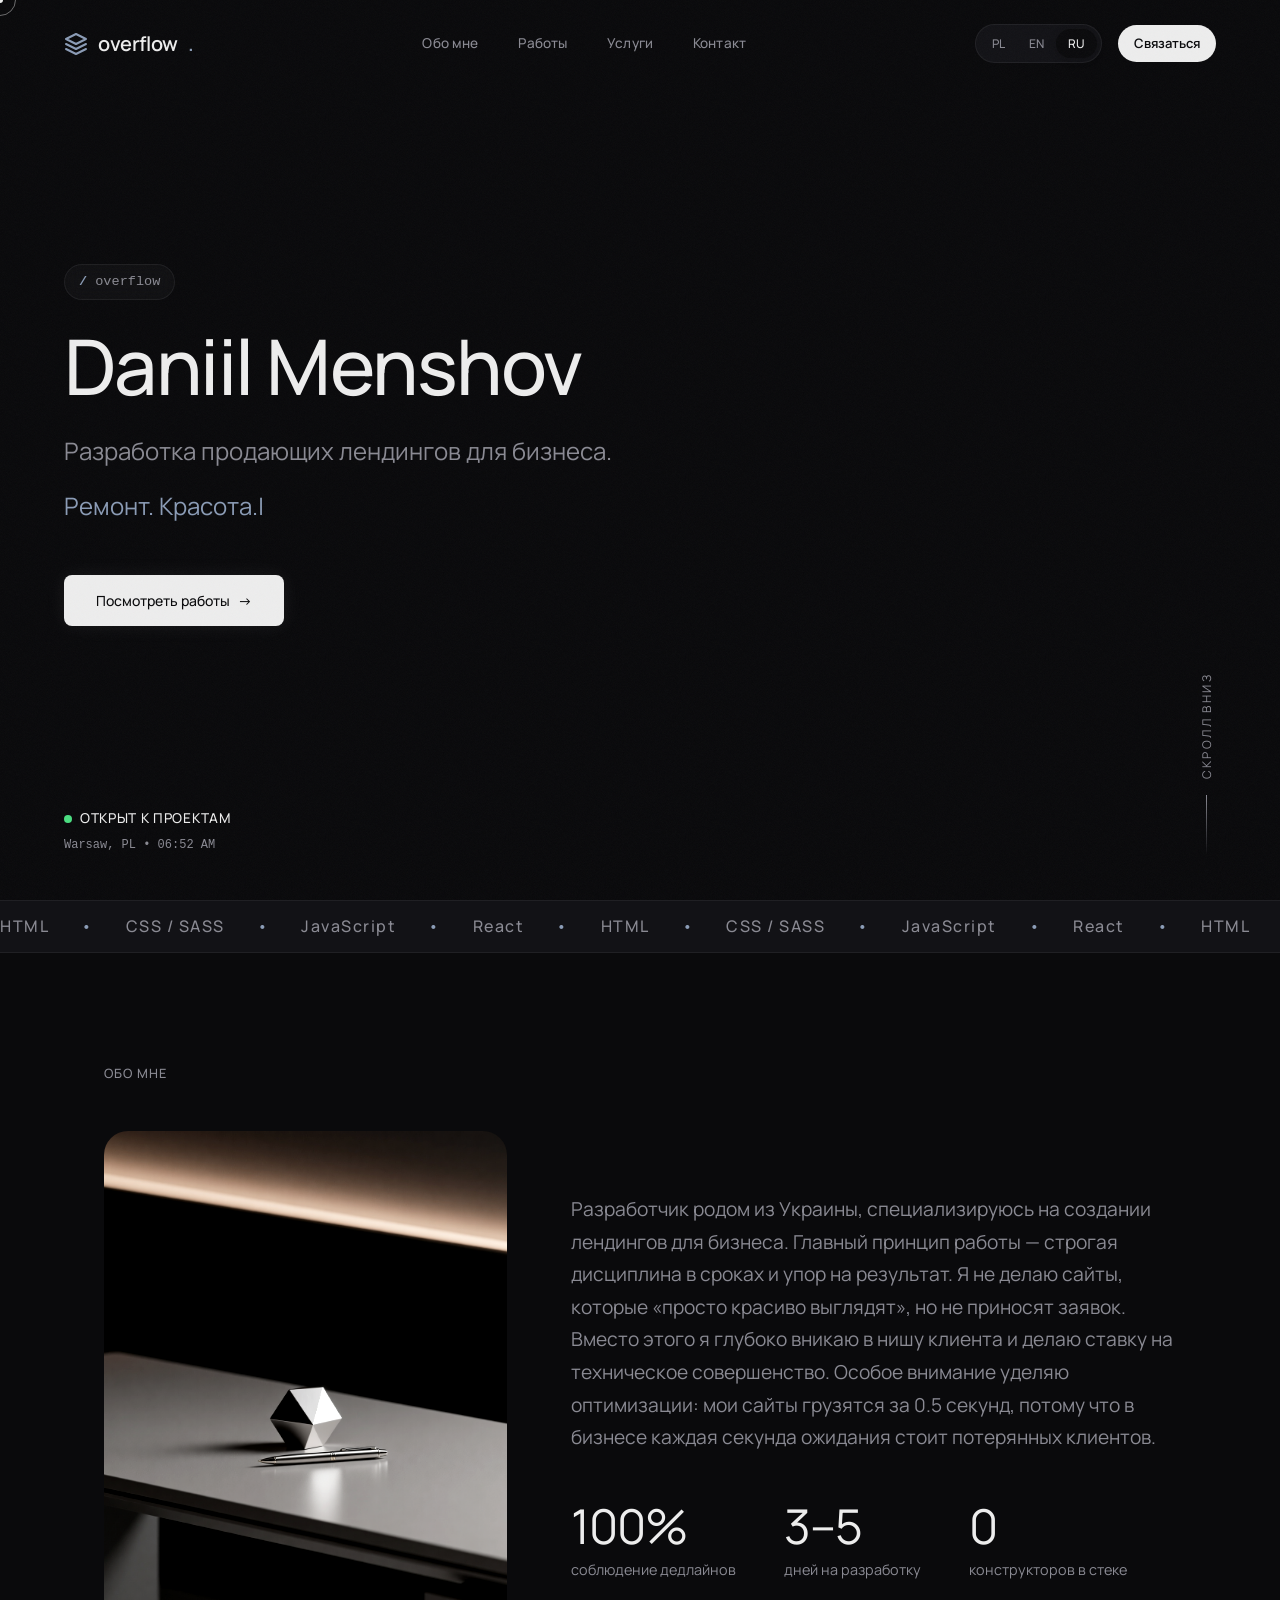
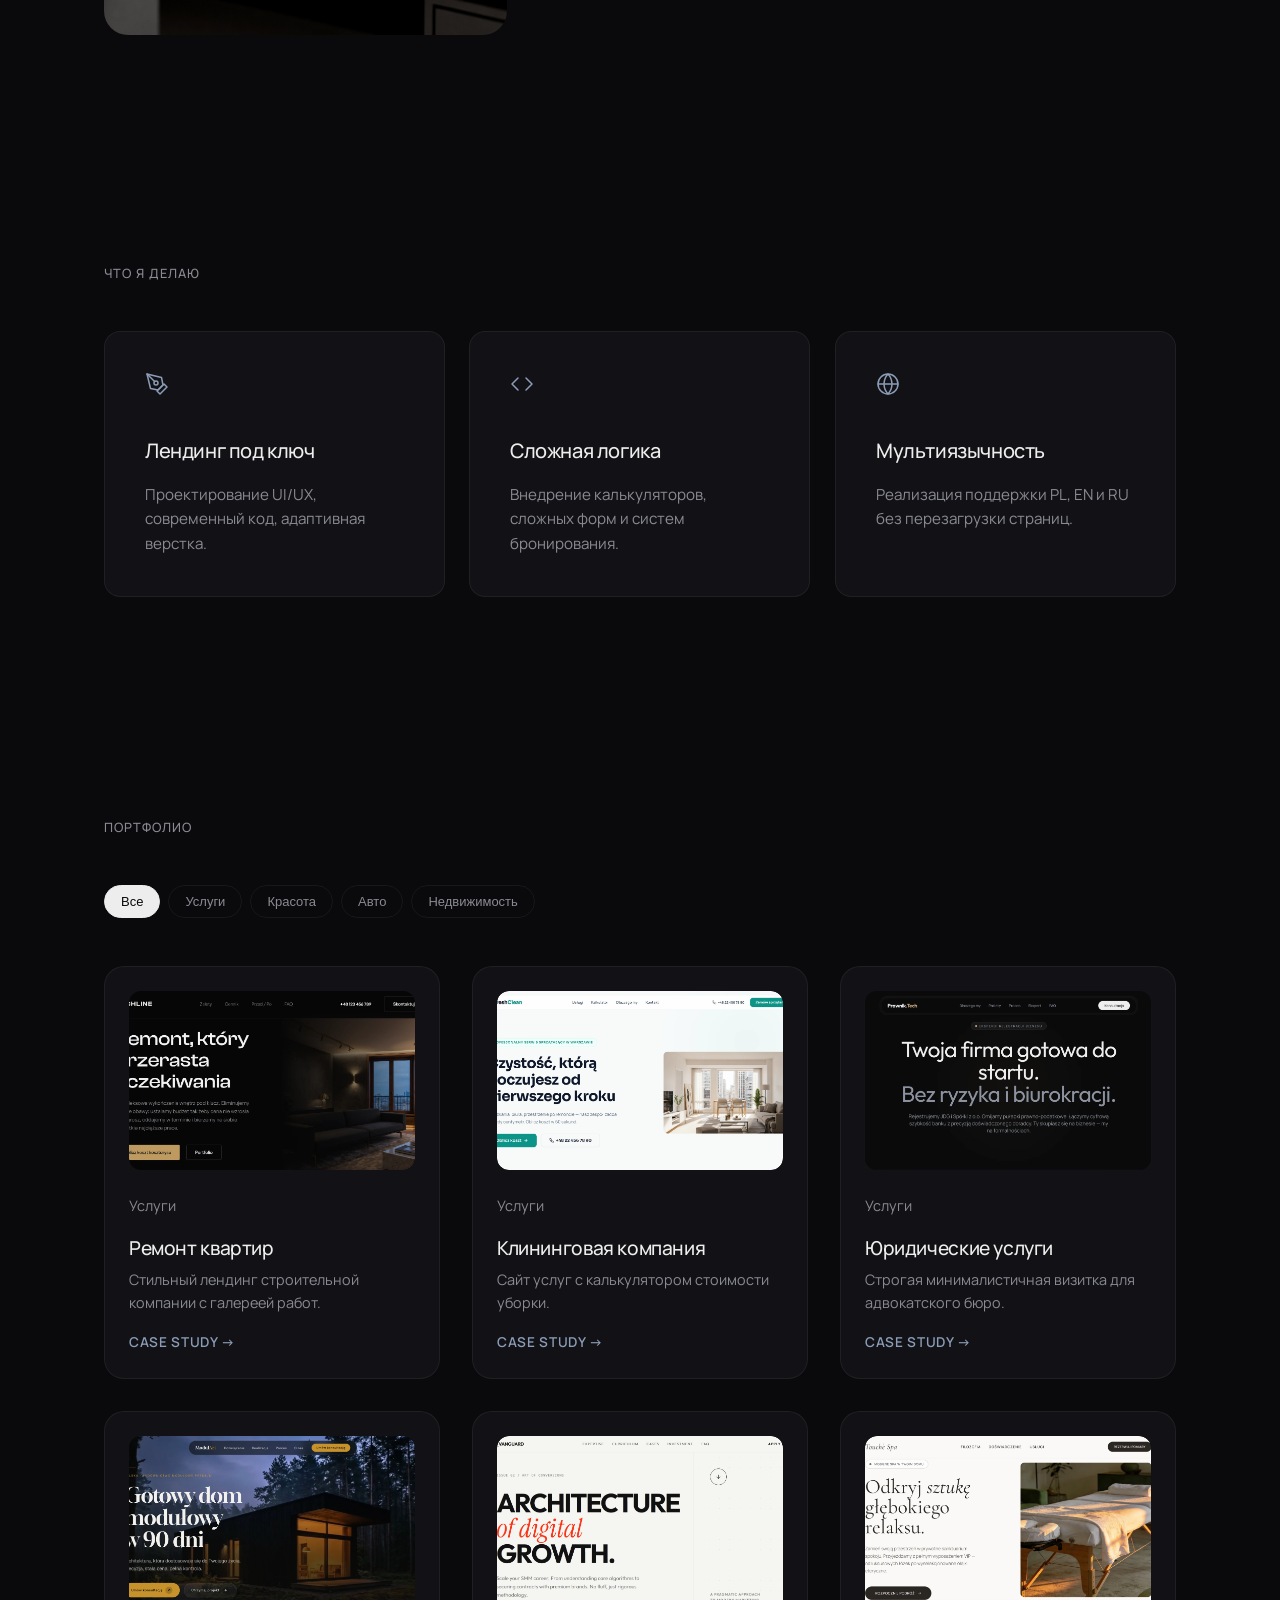
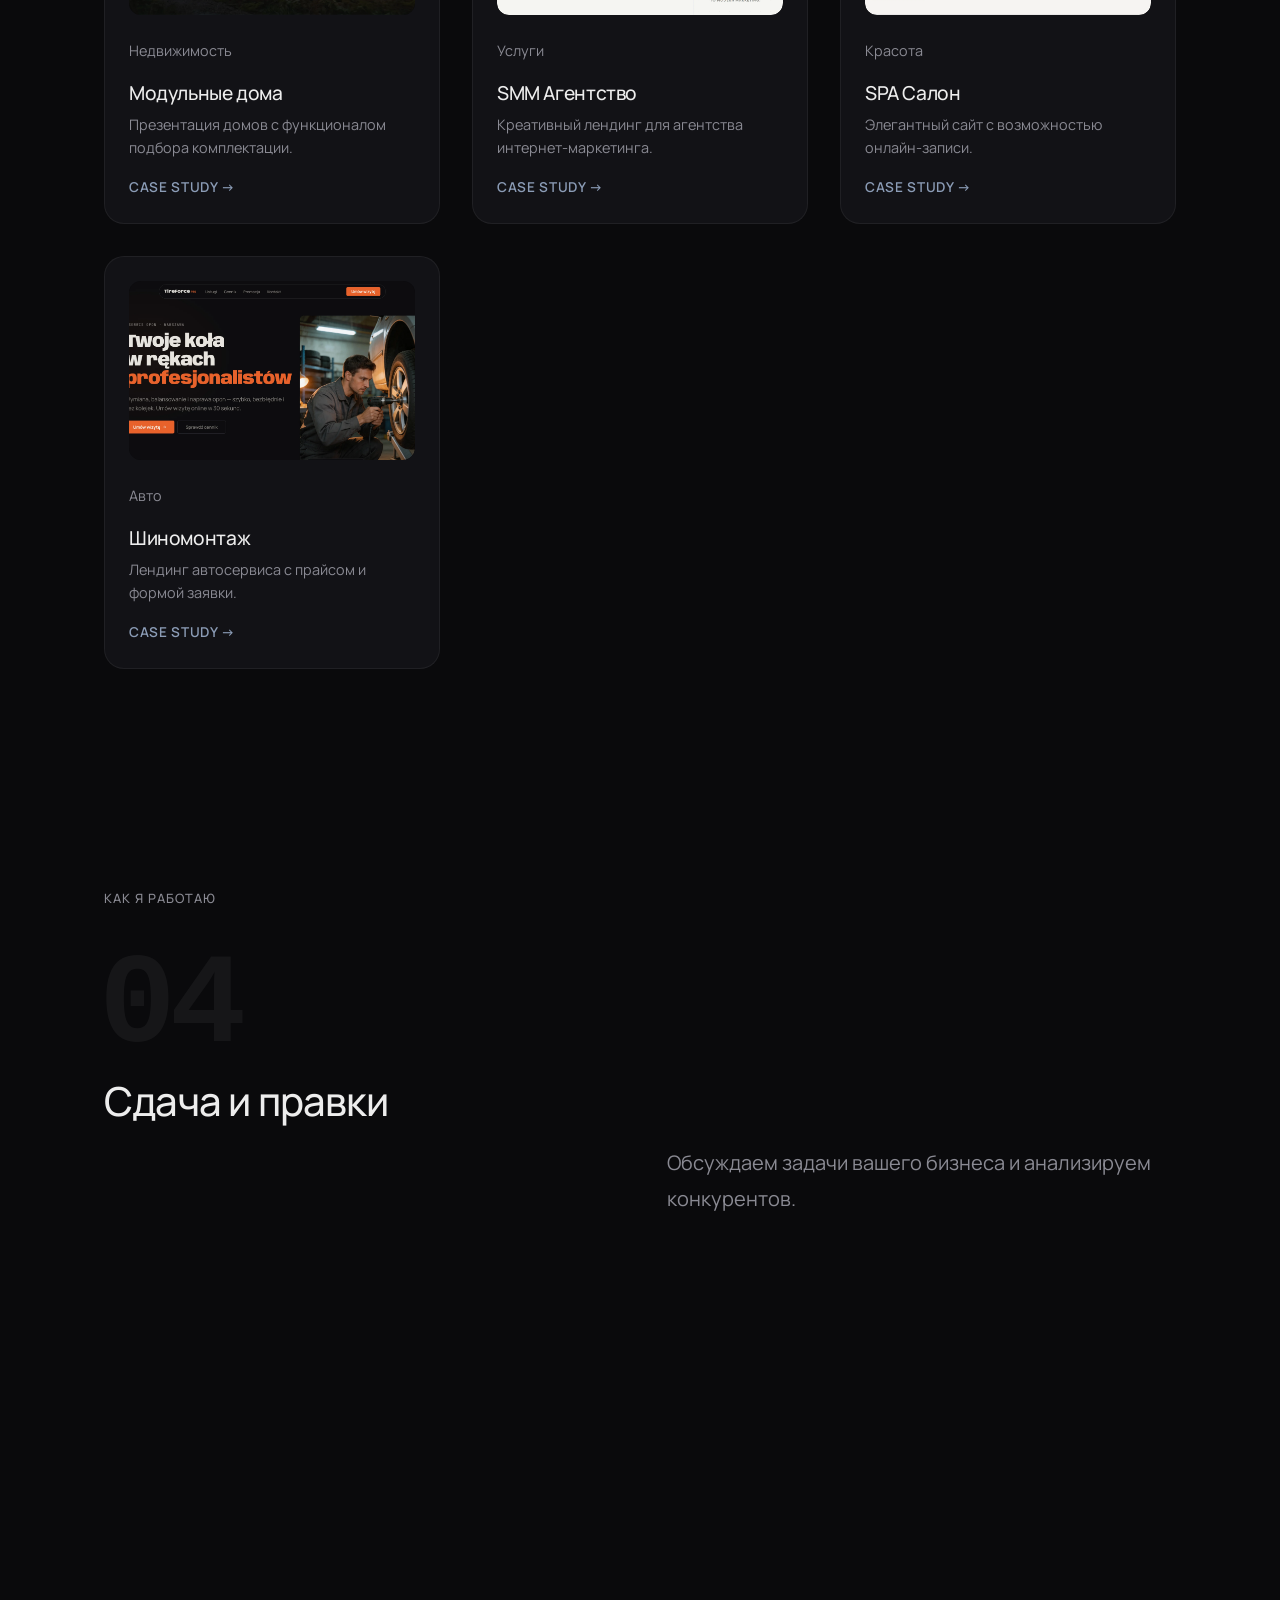
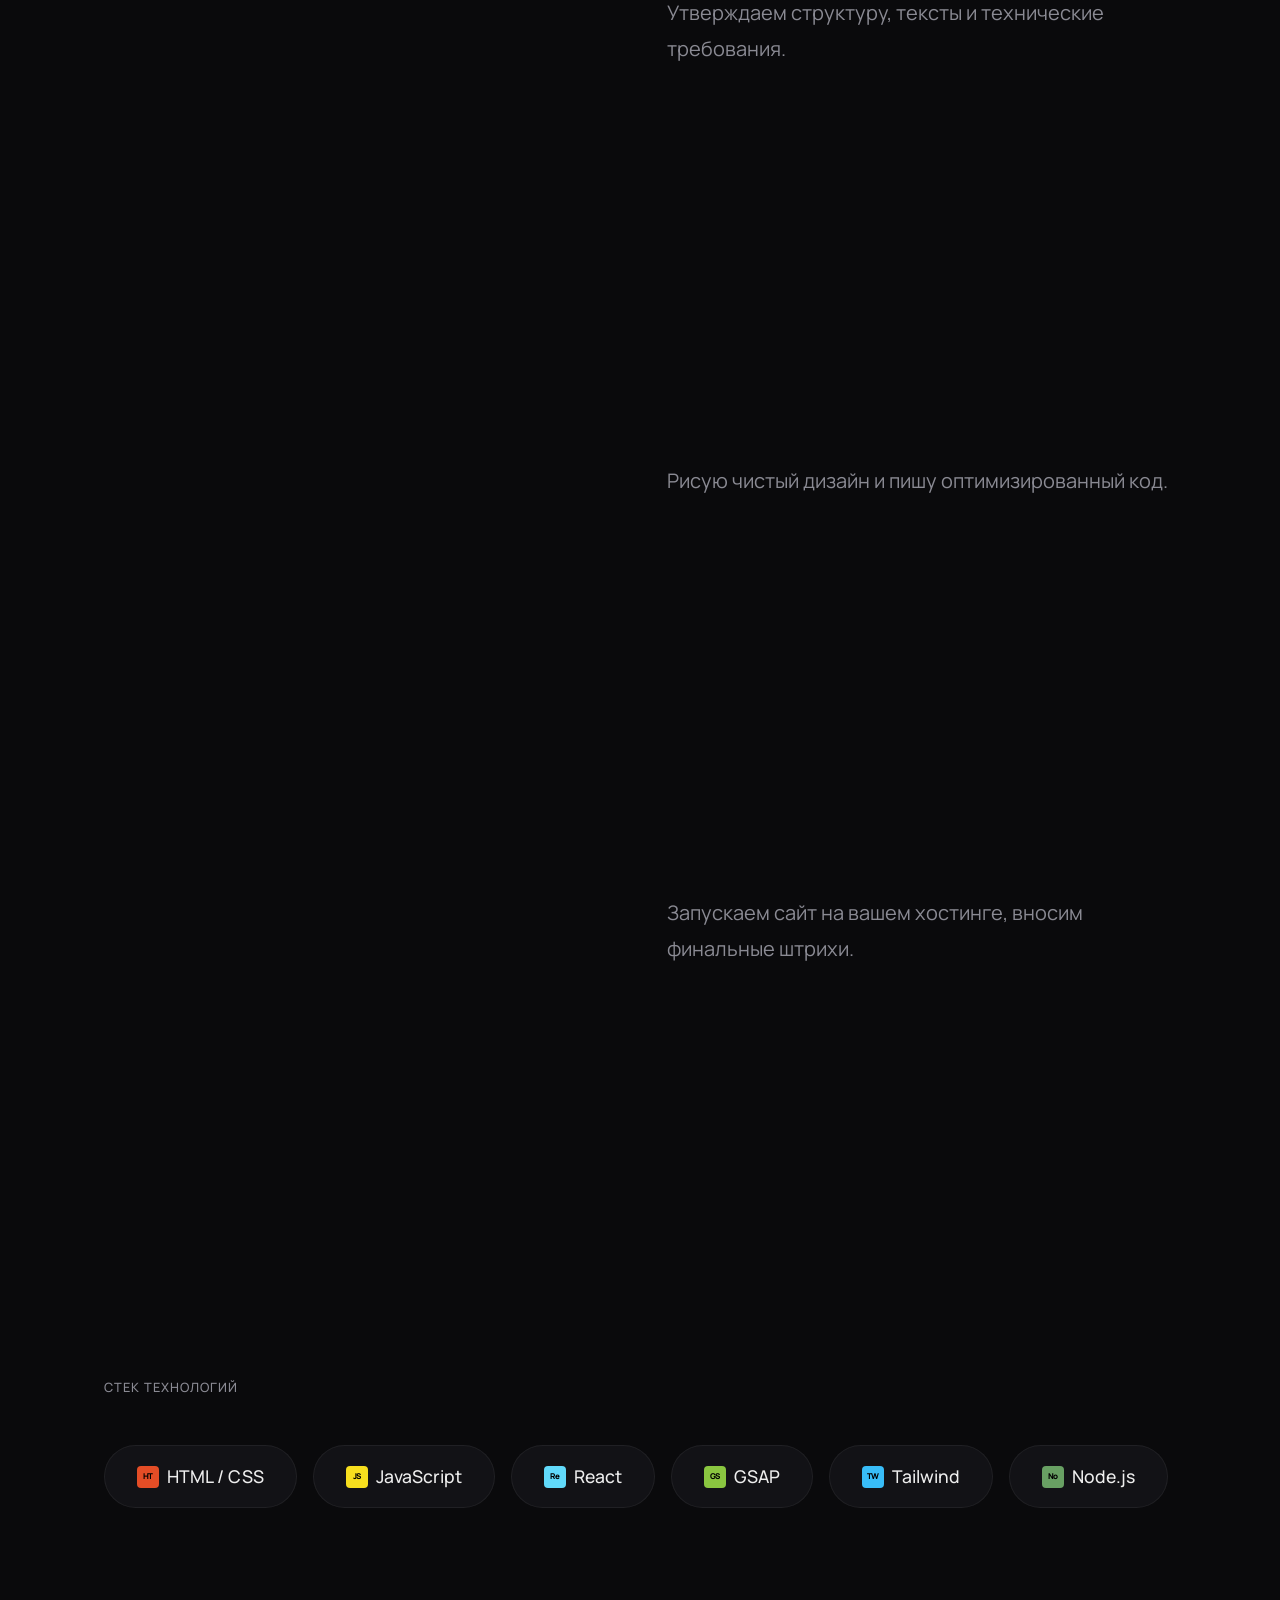
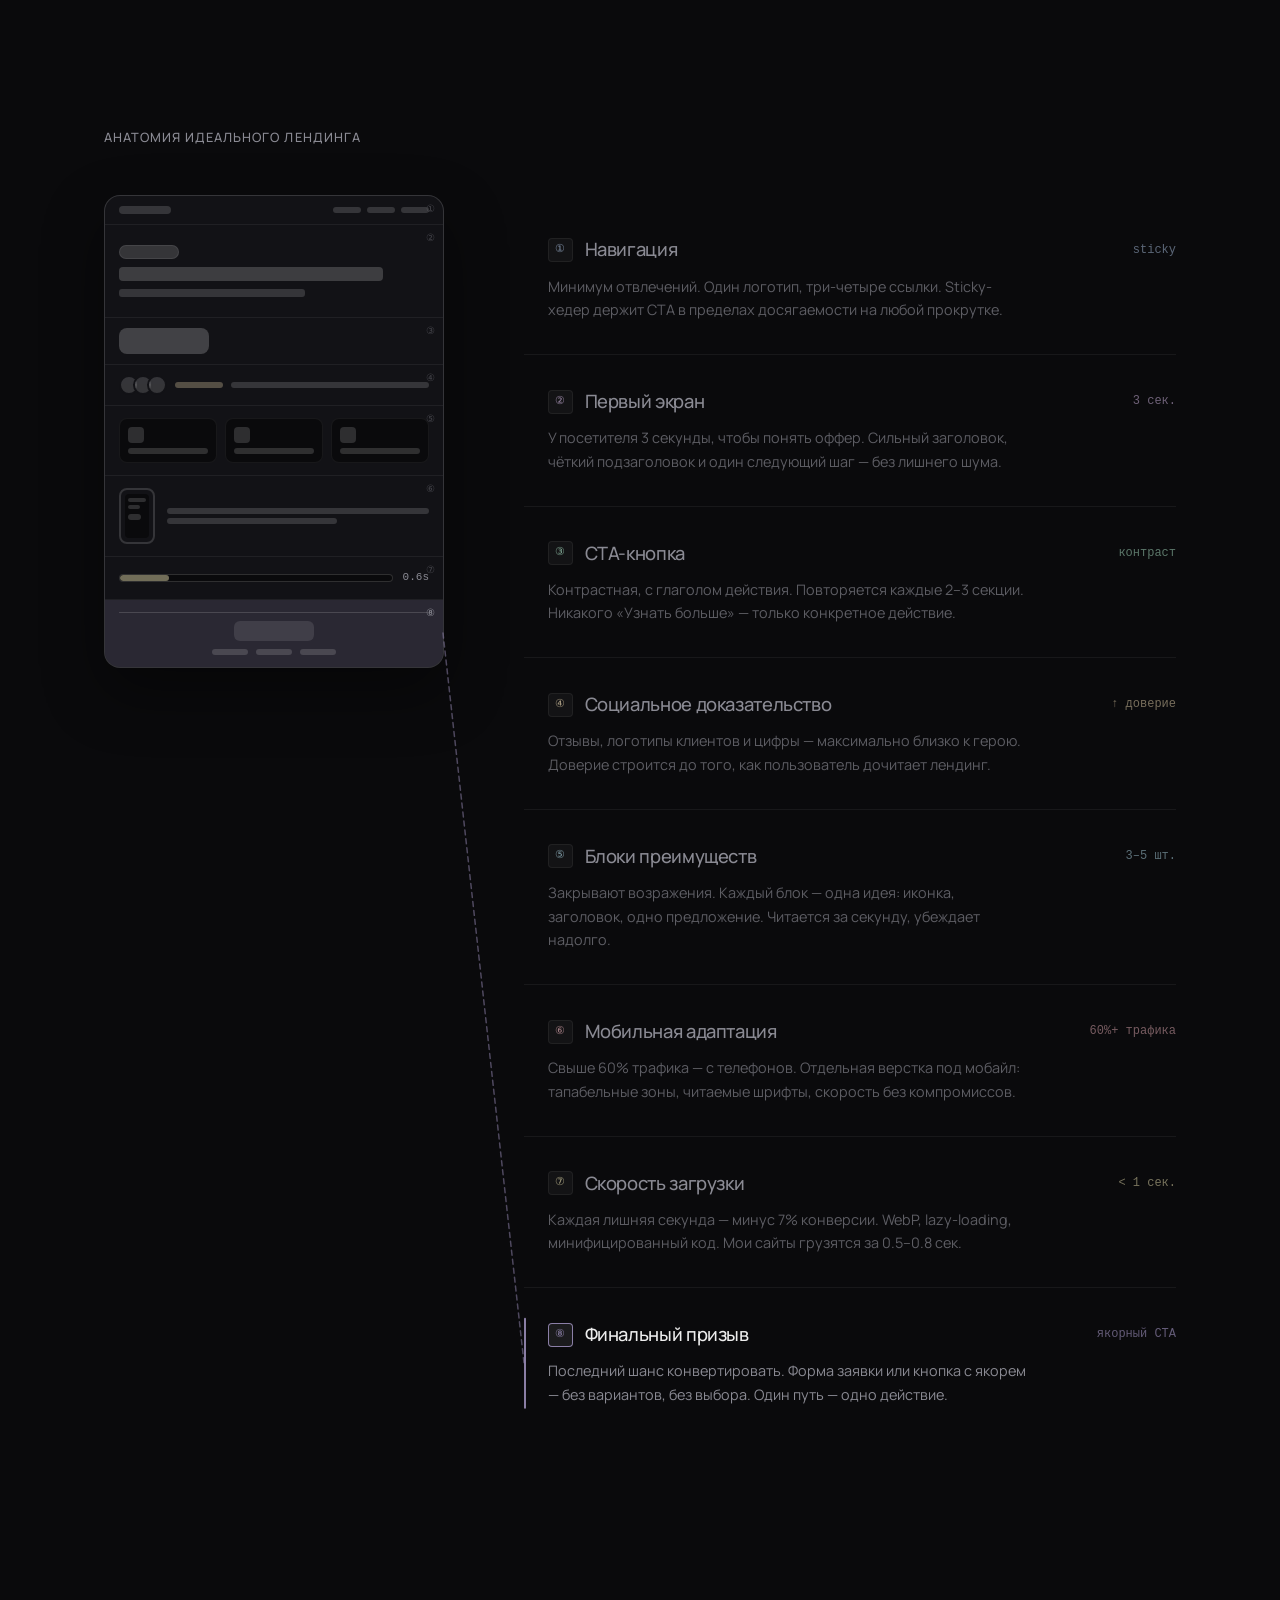
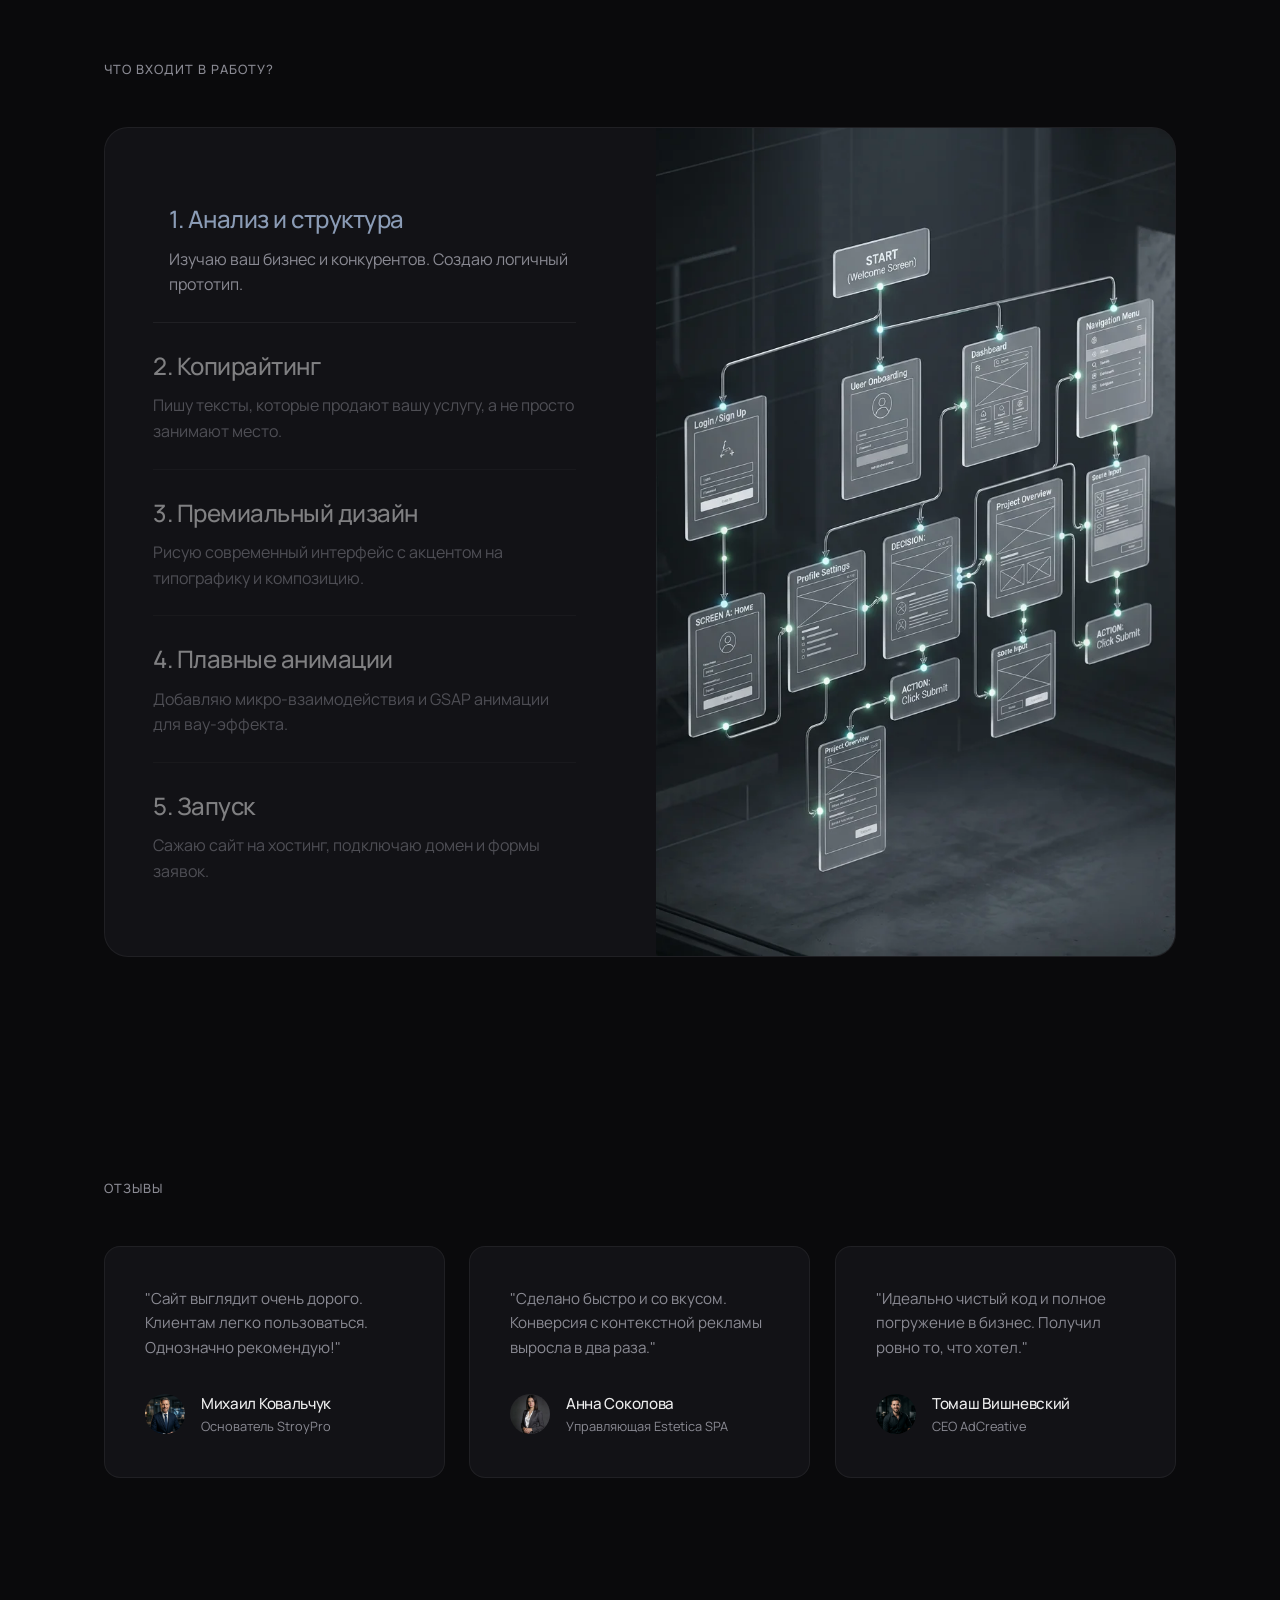
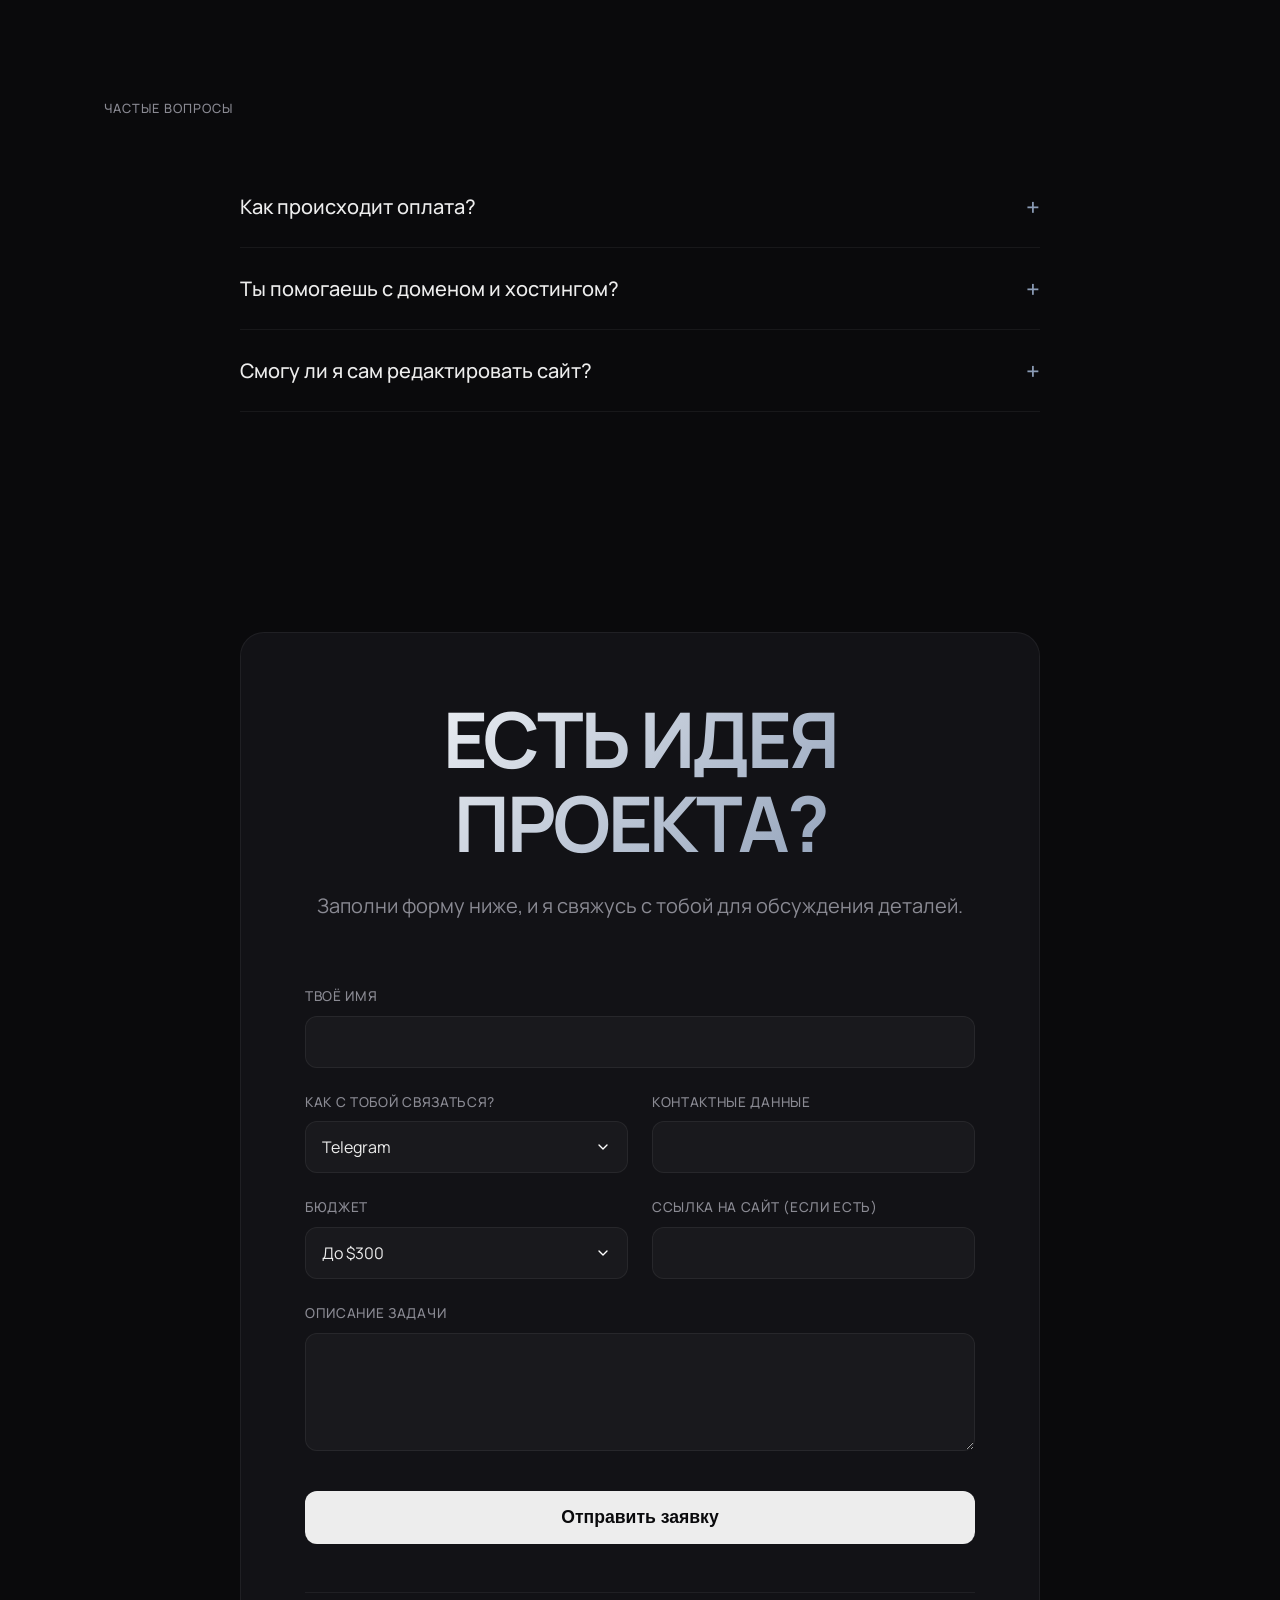
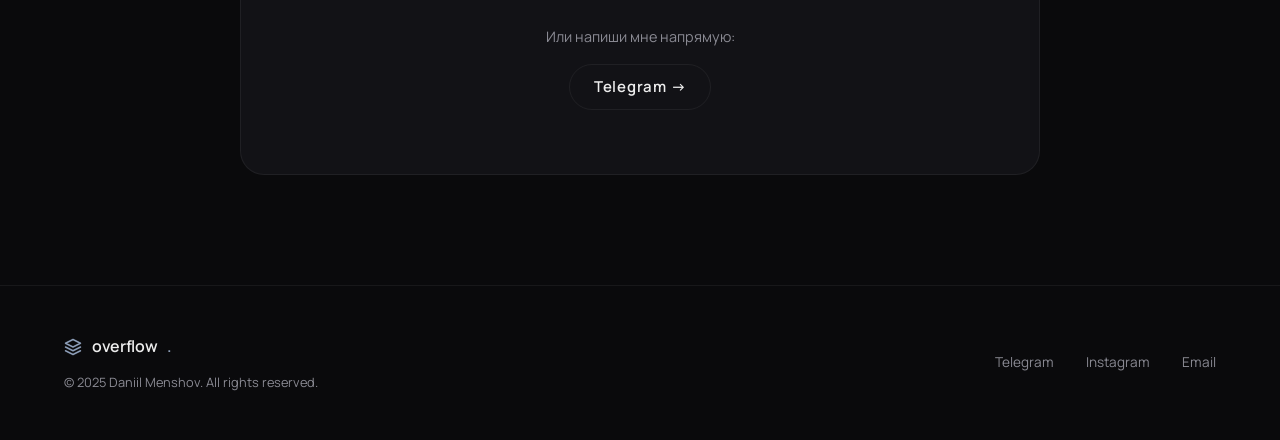
==== commit 092593bf: "Optimize images to WebP, add header CTA, update review names" ====
--- a/index.html
+++ b/index.html
@@ -37,10 +37,13 @@
         <a href="#services" data-i18n-nav="services">Услуги</a>
         <a href="#contact" data-i18n-nav="contact">Контакт</a>
       </nav>
-      <div class="lang-switcher">
-        <button data-lang="pl" class="active">PL</button>
-        <button data-lang="en">EN</button>
-        <button data-lang="ru">RU</button>
+      <div class="header-actions">
+        <div class="lang-switcher">
+          <button data-lang="pl" class="active">PL</button>
+          <button data-lang="en">EN</button>
+          <button data-lang="ru">RU</button>
+        </div>
+        <a href="#contact" class="header-cta" data-i18n-nav="contactBtn">Связаться</a>
       </div>
     </div>
   </header>
--- a/style.css
+++ b/style.css
@@ -107,6 +107,31 @@
   color: var(--text-main);
   box-shadow: 0 2px 8px rgba(0,0,0,0.2);
 }
+.header-actions {
+  display: flex;
+  align-items: center;
+  gap: 1rem;
+}
+.header-cta {
+  background: var(--text-main);
+  color: var(--bg);
+  padding: 8px 16px;
+  border-radius: 20px;
+  font-size: 13px;
+  font-weight: 600;
+  text-decoration: none;
+  transition: opacity 0.2s ease, transform 0.2s ease;
+}
+.header-cta:hover {
+  opacity: 0.9;
+  transform: translateY(-1px);
+}
+@media (max-width: 600px) {
+  .header-actions { gap: 0.5rem; }
+  .header-cta { padding: 6px 12px; font-size: 12px; }
+  .lang-switcher button { padding: 6px 8px; font-size: 11px; }
+}
+
 
 /* Base Layout */
 section {
@@ -977,7 +1002,7 @@
 .wf-zone[data-zone="7"].wf-active::after { color: var(--z7h); }
 
 /* ── MOBILE: Split-screen swipe carousel (Variant B) ────────── */
-@media (max-width: 900px) {
+@media (max-width: 1024px) {
 
   /* Section itself: let content flow, no padding-bottom on right */
   #landing-anatomy {
@@ -987,17 +1012,18 @@
   .anatomy-split {
     display: flex;
     flex-direction: column;
+    align-items: stretch;
     gap: 0;
   }
 
-  /* Wireframe panel: sticky at top, compact height */
+  /* Wireframe panel: normal flow on mobile, full width */
   .anatomy-left {
-    position: sticky;
-    top: 72px;
-    z-index: 20;
-    background: var(--bg);
-    padding-bottom: 0.75rem;
-    border-bottom: 1px solid var(--border);
+    position: relative;
+    top: auto;
+    width: 100%;
+    background: transparent;
+    padding-bottom: 1rem;
+    border-bottom: none;
   }
 
   /* Wireframe: max height, internal scroll for zone visibility */
@@ -1018,7 +1044,6 @@
   .anatomy-right {
     position: relative;
     overflow: hidden;
-    /* Height: viewport minus sticky header minus wireframe ~42vh */
     min-height: 200px;
   }
 
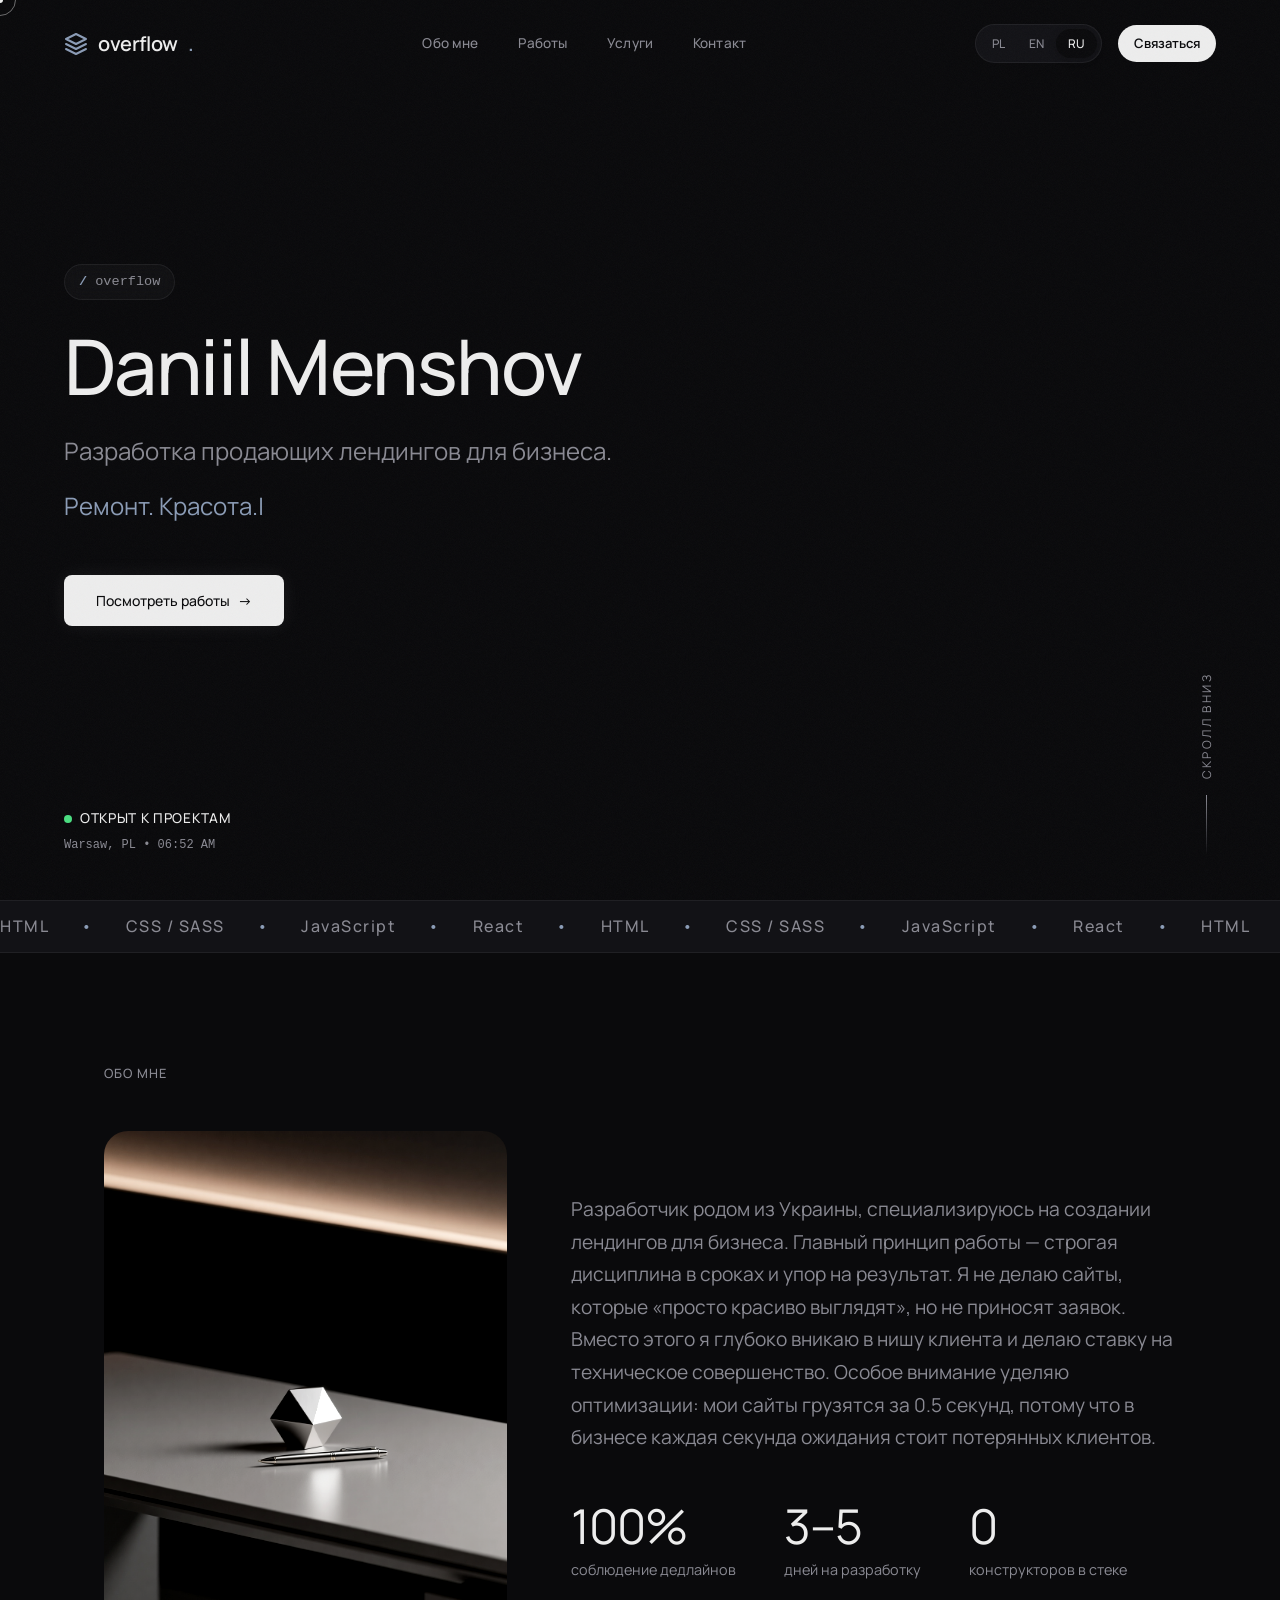
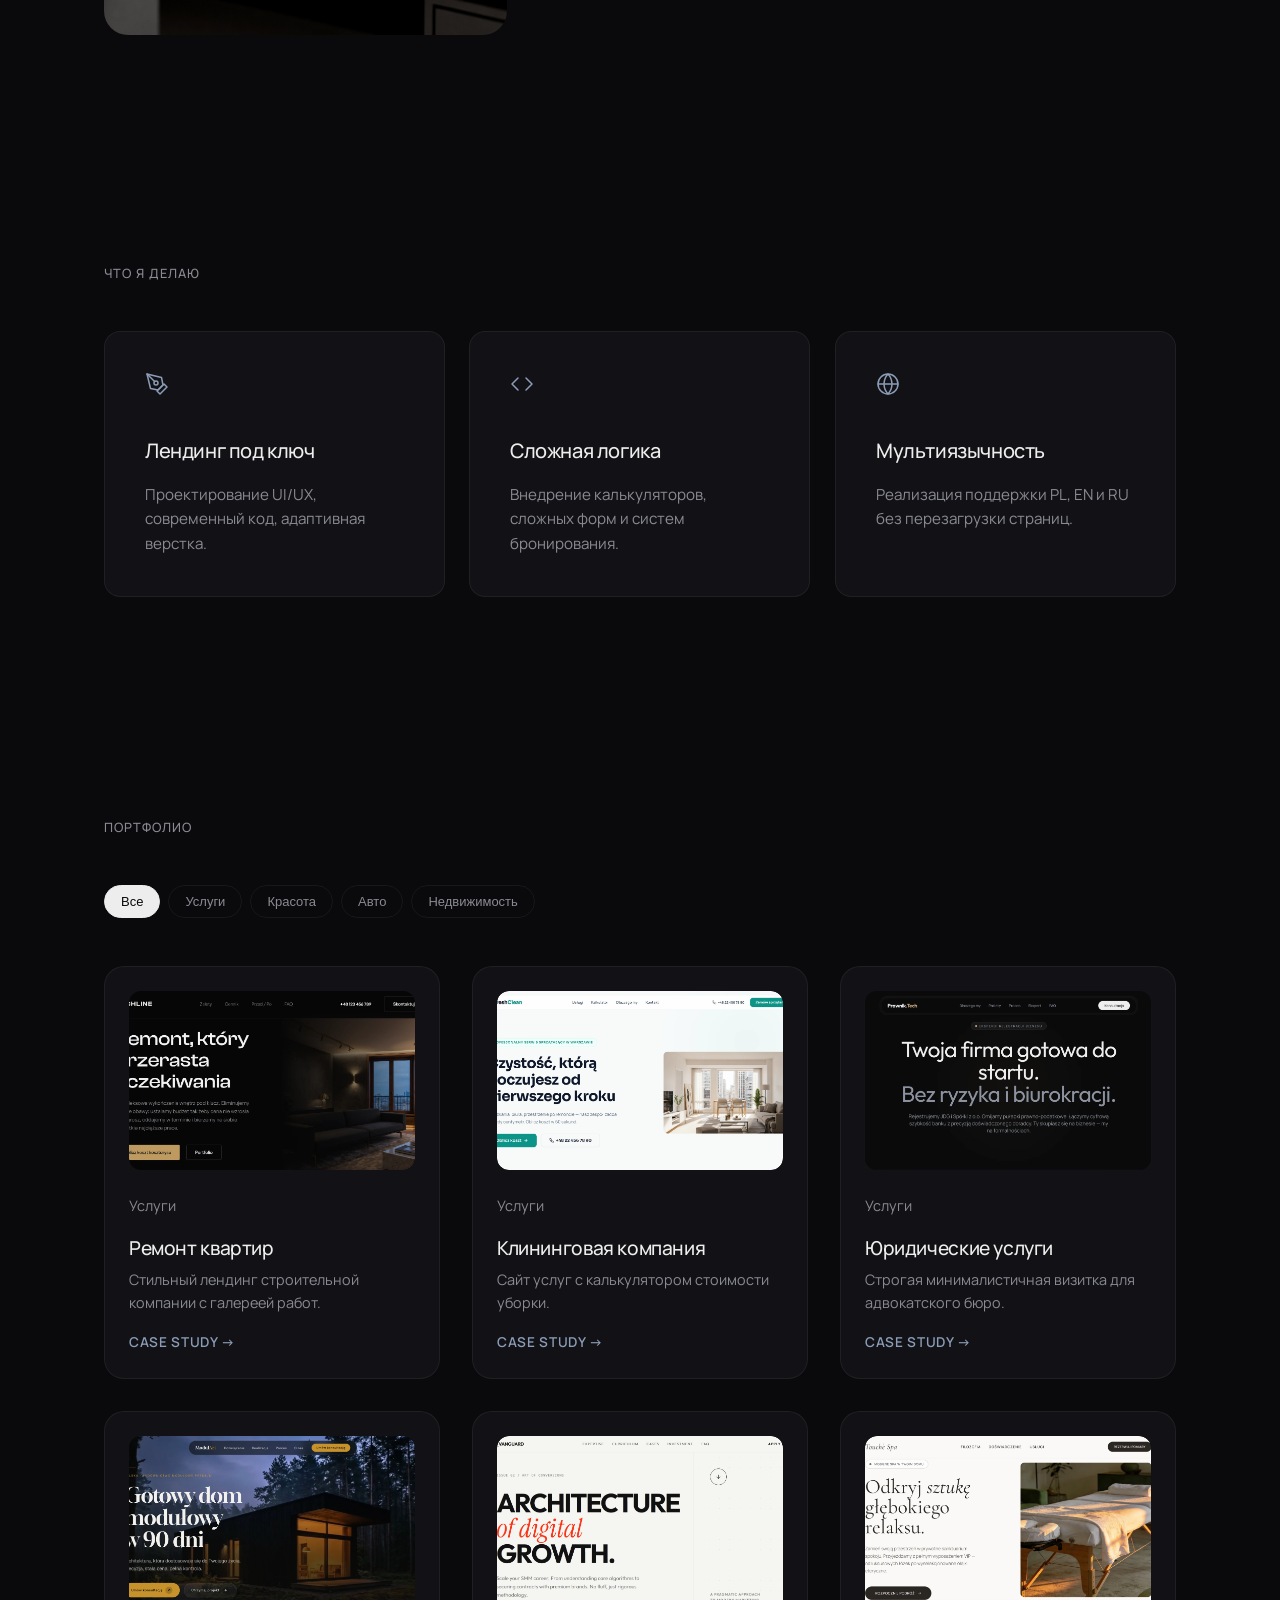
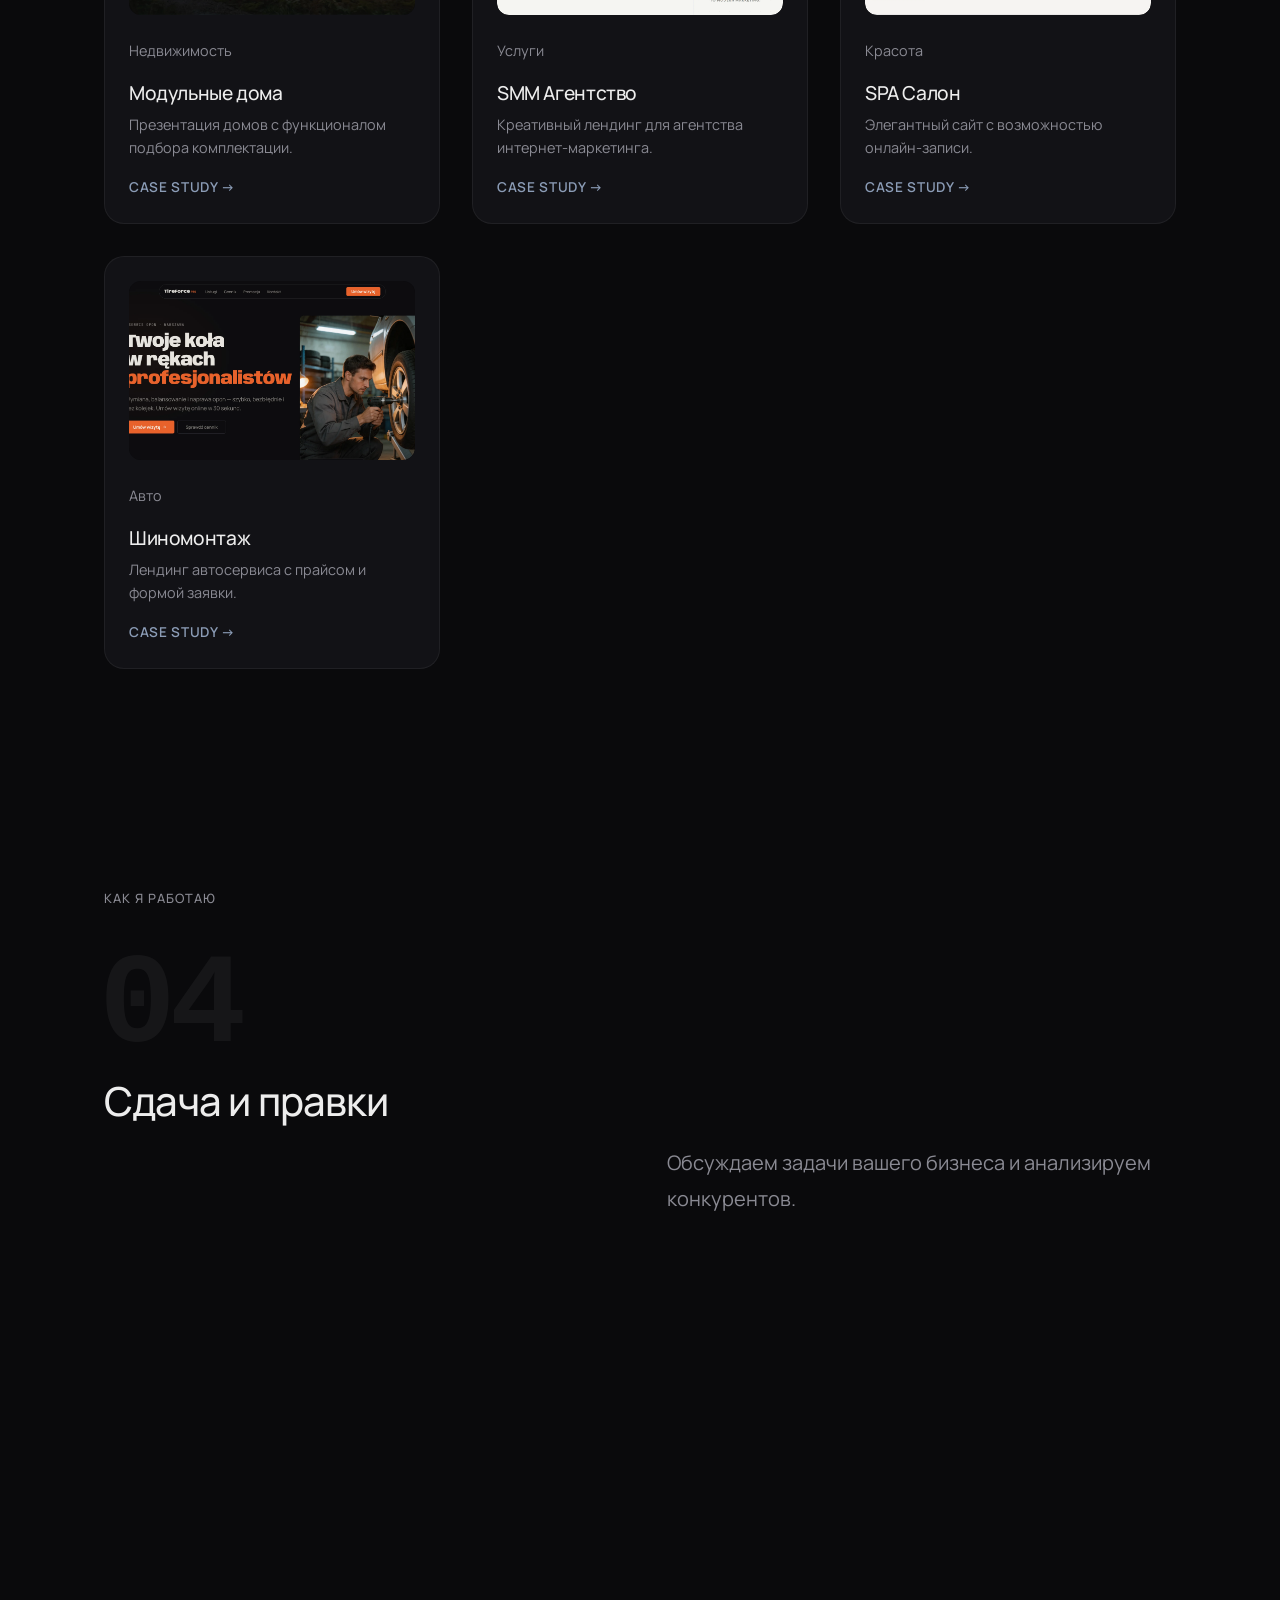
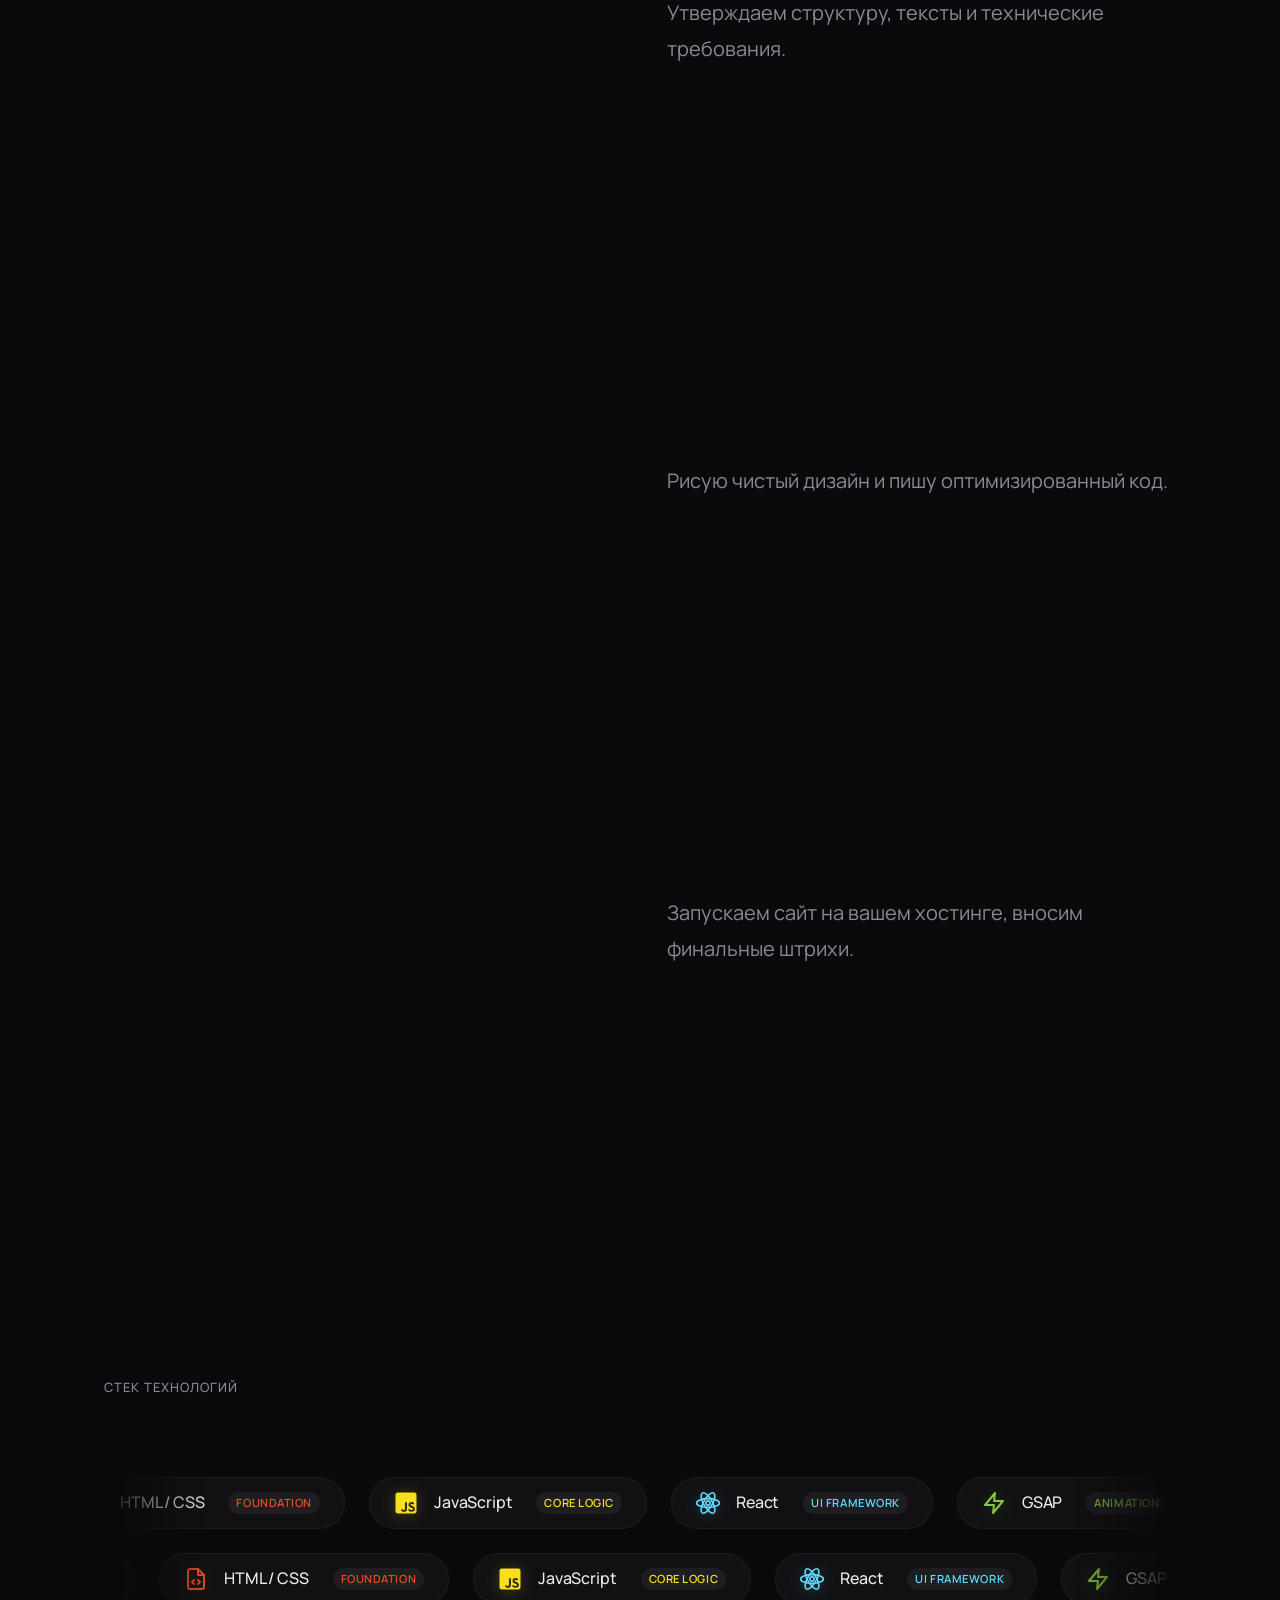
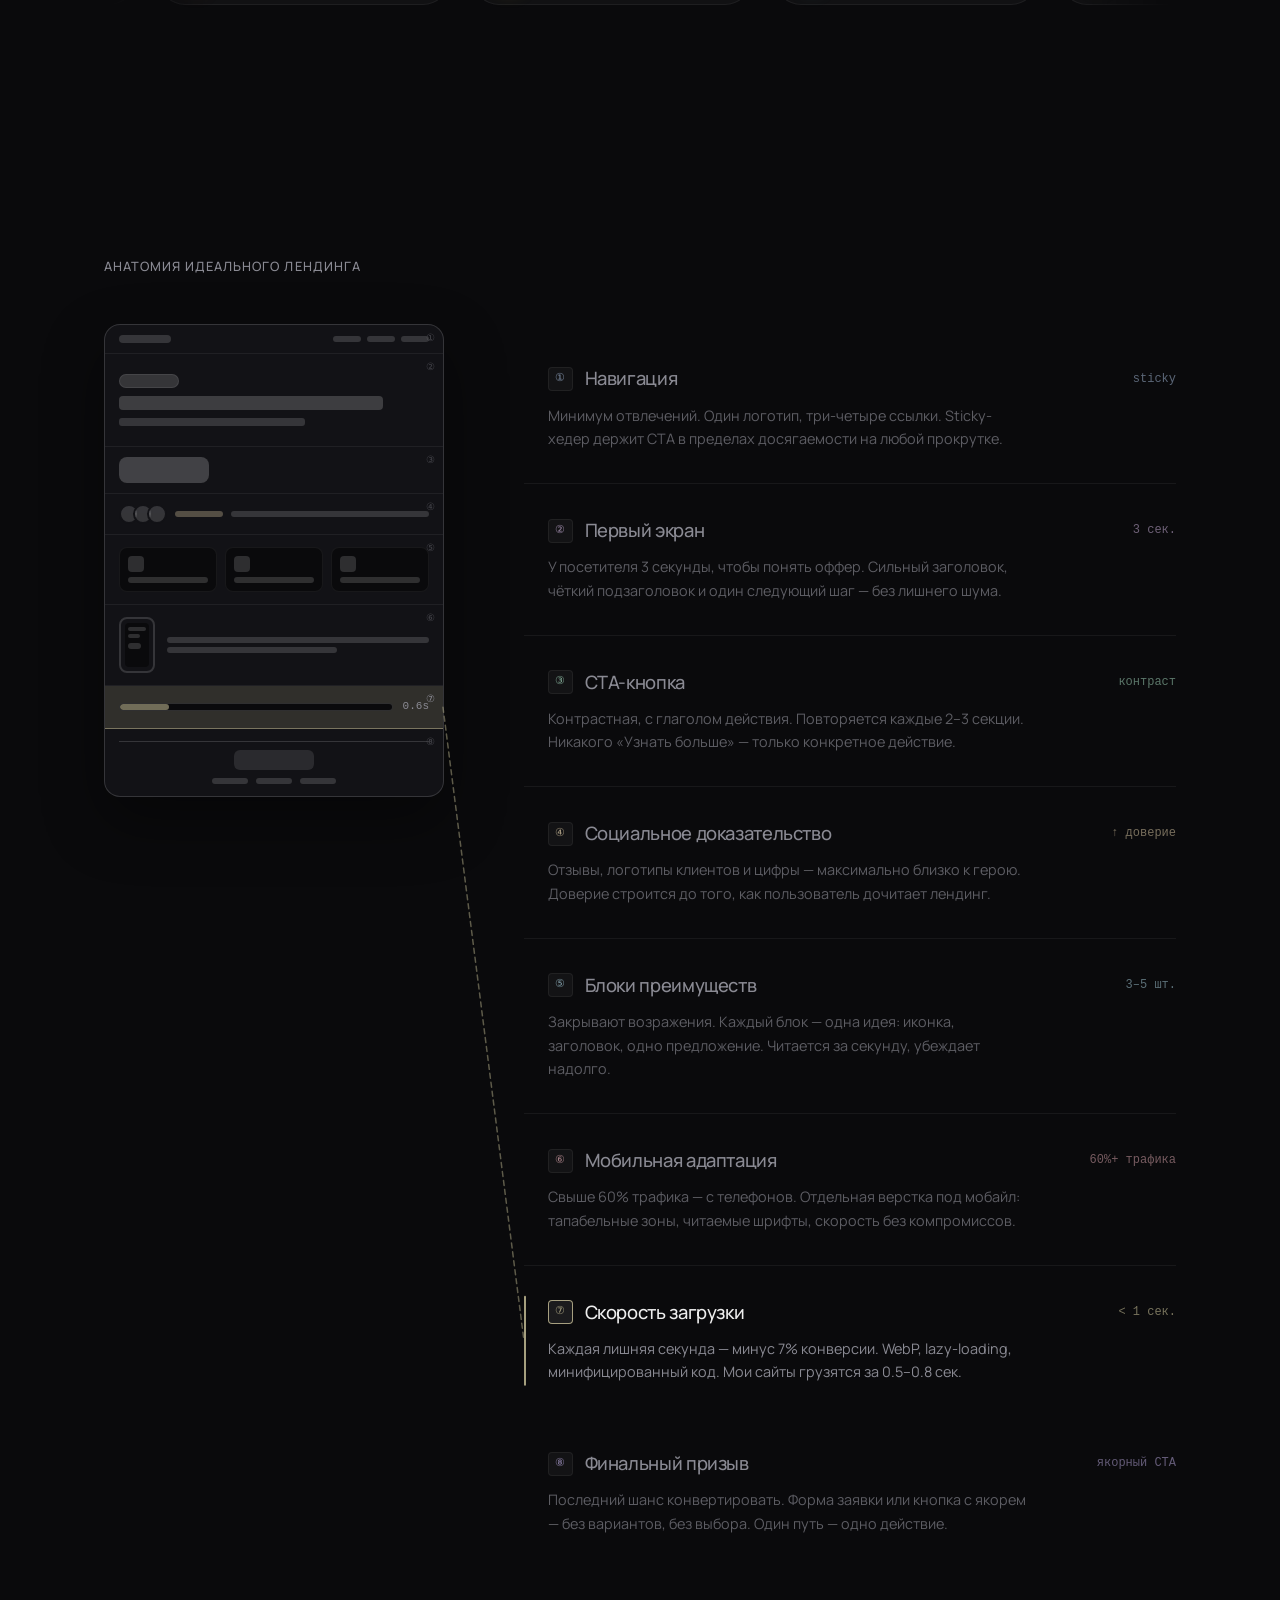
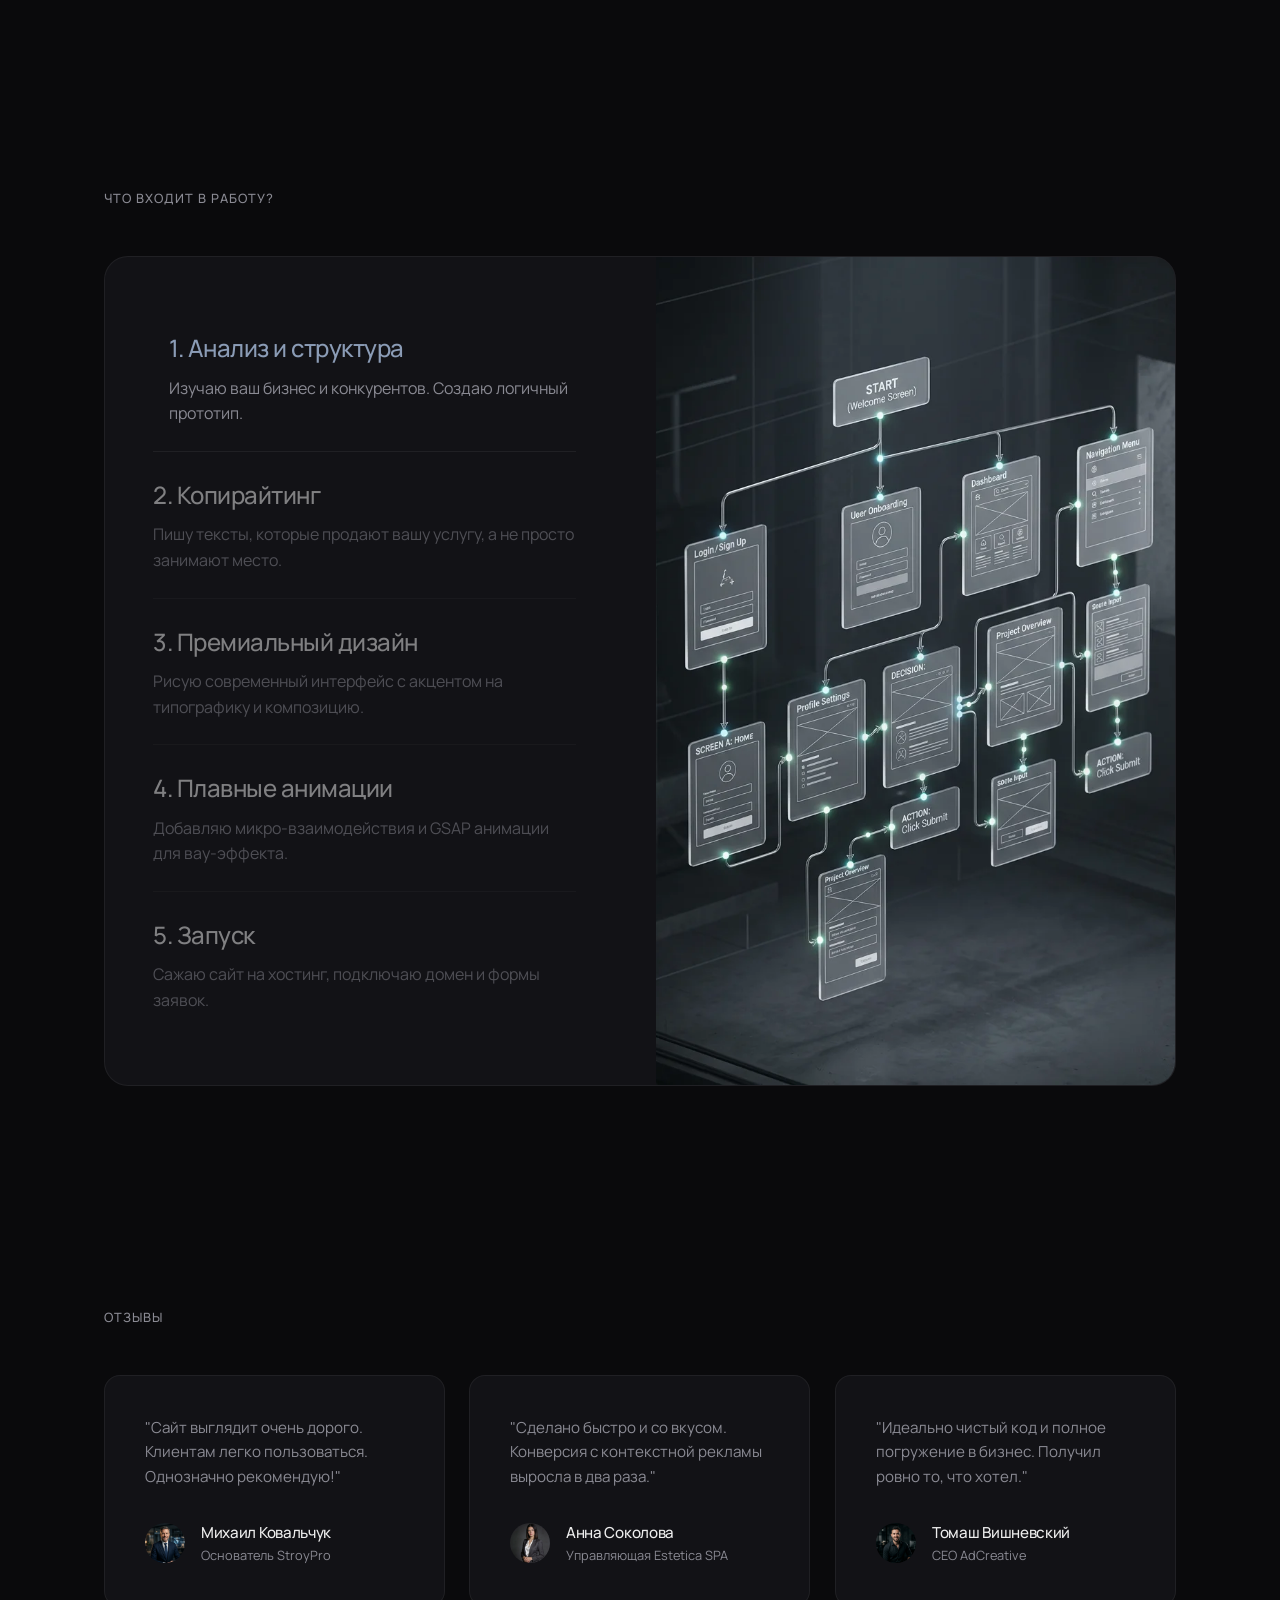
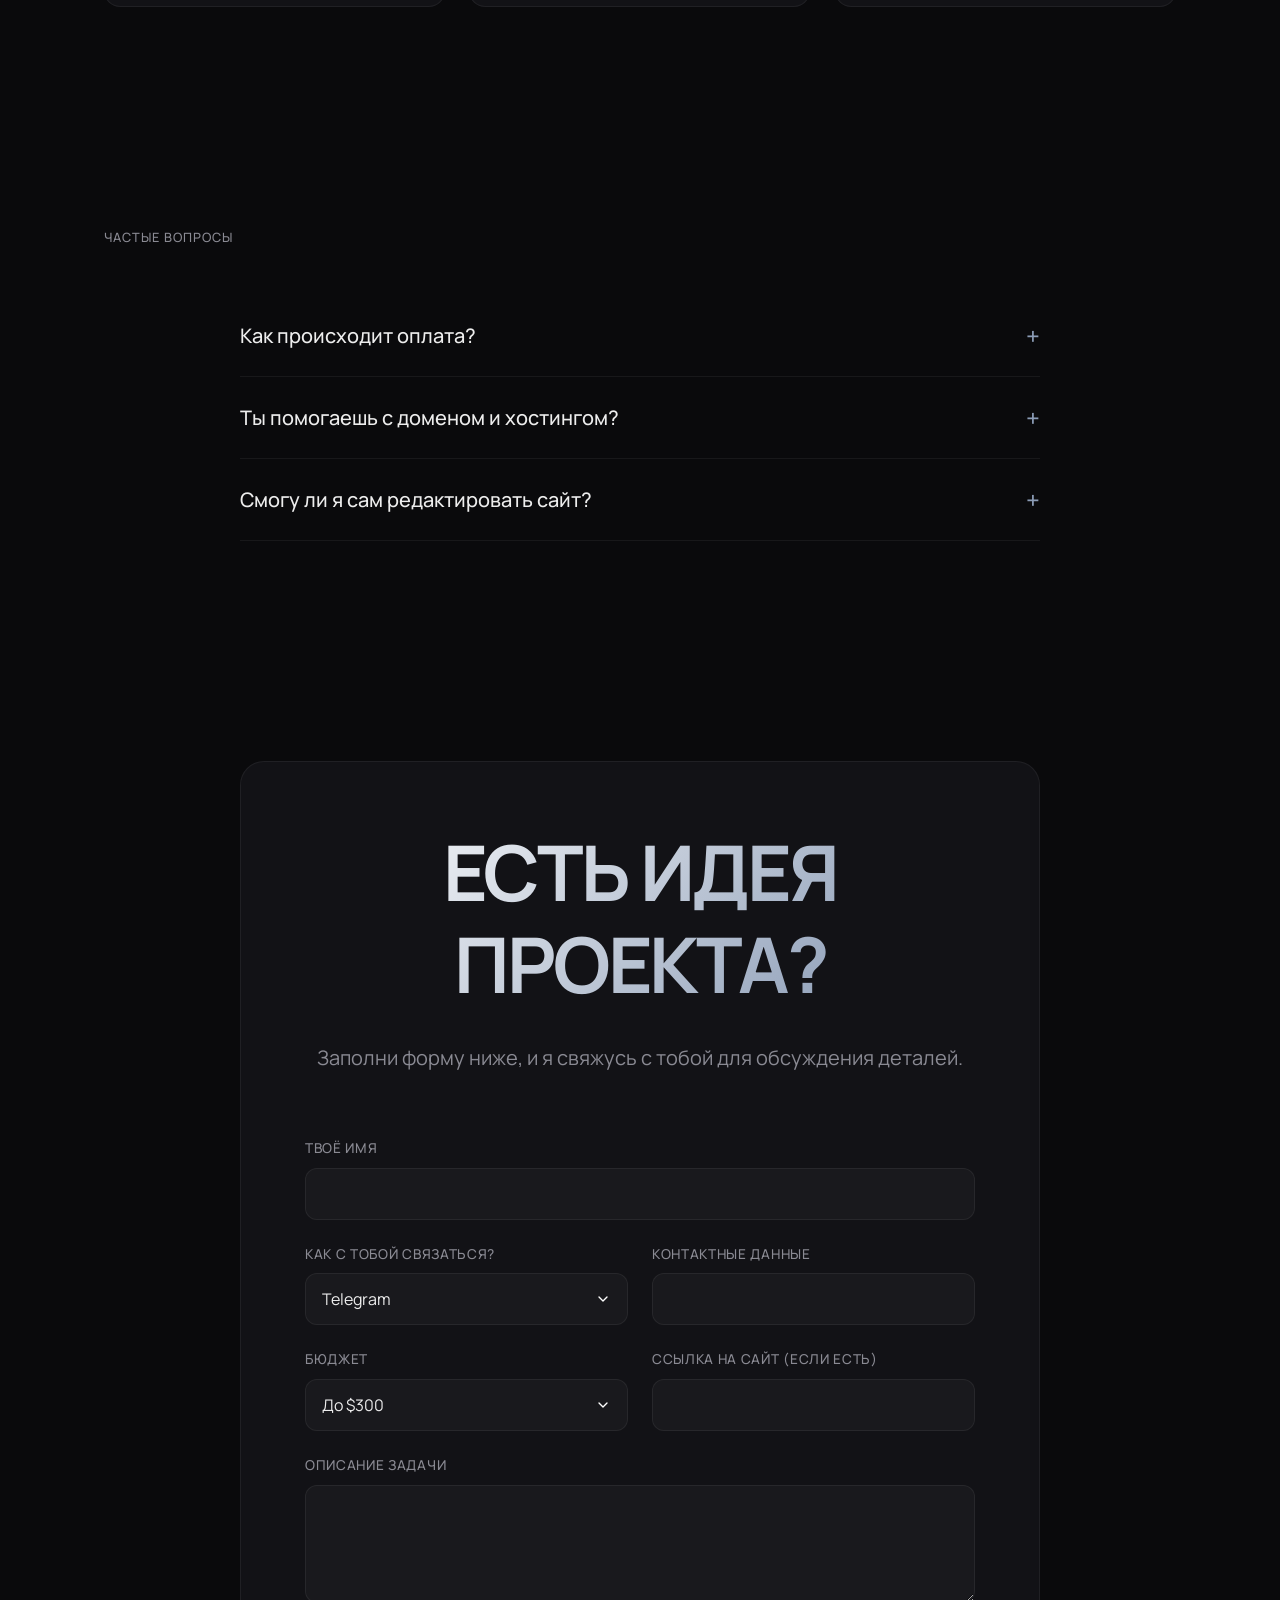
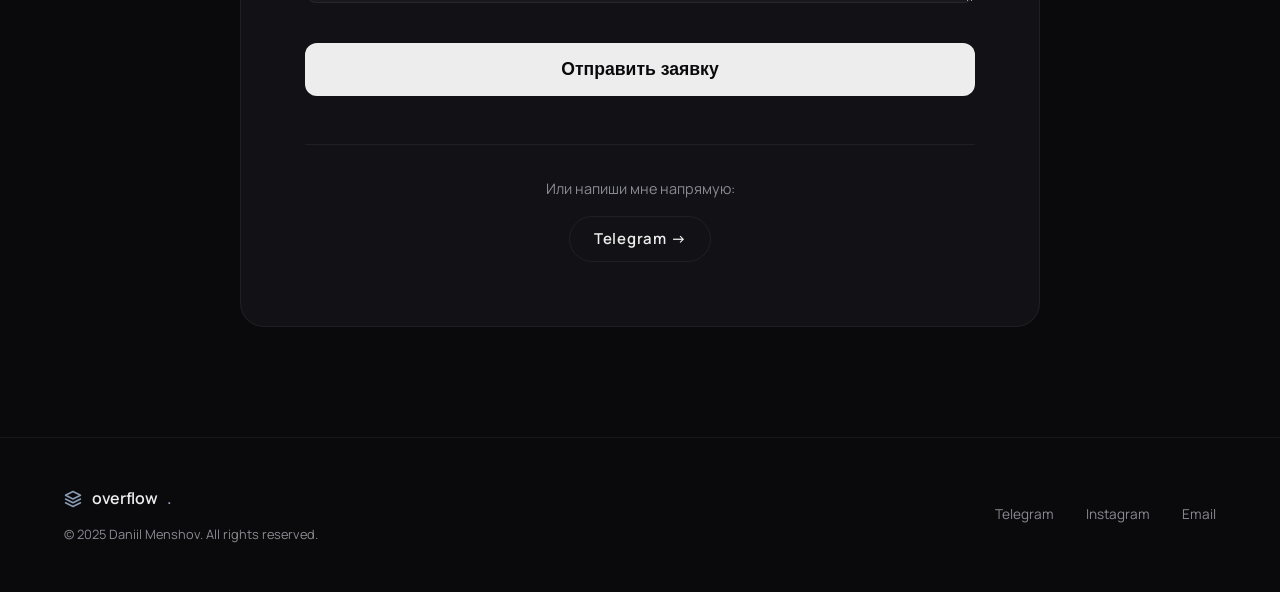
==== commit 17287e25: "feat: upgrade tech stack to premium infinite 3D carousel" ====
--- a/index.html
+++ b/index.html
@@ -128,7 +128,10 @@
 
     <section id="tech-stack" class="fade-up">
       <h2 data-i18n="tech.title" class="section-title"></h2>
-      <div class="tech-grid" id="tech-container"></div>
+      <div class="tech-carousel-wrapper" id="tech-carousel-wrapper">
+        <div class="tech-carousel-track" id="tech-carousel-track"></div>
+        <div class="tech-carousel-track" id="tech-carousel-track-2" aria-hidden="true"></div>
+      </div>
     </section>
 
     <section id="landing-anatomy" class="fade-up">
--- a/style.css
+++ b/style.css
@@ -494,27 +494,107 @@
   }
 }
 
-/* Tech Stack */
-.tech-grid {
-  display: flex;
-  flex-wrap: wrap;
+/* ── Tech Stack Infinite Marquee ─────────────────────────────────────────── */
+.tech-carousel-wrapper {
+  position: relative;
+  width: 100%;
+  overflow: hidden;
+  padding: 2rem 0;
+  display: flex;
+  flex-direction: column;
+  gap: 1.5rem;
+  /* Fade edges for smooth entrance/exit */
+  -webkit-mask-image: linear-gradient(to right, transparent, black 10%, black 90%, transparent);
+  mask-image: linear-gradient(to right, transparent, black 10%, black 90%, transparent);
+}
+
+.tech-carousel-track {
+  display: flex;
+  gap: 1.5rem;
+  align-items: center;
+  width: max-content;
+  will-change: transform;
+}
+
+/* Base animation classes */
+.scroll-left {
+  animation: scroll-left var(--duration, 40s) linear infinite;
+}
+.scroll-right {
+  animation: scroll-right var(--duration, 40s) linear infinite;
+}
+
+@keyframes scroll-left {
+  0% { transform: translateX(0); }
+  100% { transform: translateX(-50%); } /* Scrolls exactly half its width, then loops */
+}
+
+@keyframes scroll-right {
+  0% { transform: translateX(-50%); }
+  100% { transform: translateX(0); }
+}
+
+/* Pause on hover */
+.tech-carousel-wrapper:hover .tech-carousel-track {
+  animation-play-state: paused;
+}
+
+/* Tech Pill Cards */
+.tech-pill {
+  position: relative;
+  display: flex;
+  align-items: center;
   gap: 1rem;
-}
-.tech-item {
-  background: var(--surface);
-  border: 1px solid var(--border);
-  padding: 1rem 2rem;
+  padding: 12px 24px;
+  background: rgba(255, 255, 255, 0.03);
+  border: 1px solid rgba(255, 255, 255, 0.05);
   border-radius: 100px;
-  font-size: 1.1rem;
+  cursor: pointer;
+  -webkit-backdrop-filter: blur(10px);
+  backdrop-filter: blur(10px);
+  transition: transform 0.3s cubic-bezier(0.16,1,0.3,1), border-color 0.3s ease, background 0.3s ease;
+  user-select: none;
+  -webkit-tap-highlight-color: transparent;
+}
+
+.tech-pill:hover {
+  background: rgba(255, 255, 255, 0.06);
+  border-color: var(--tc-base, rgba(255,255,255,0.2));
+  transform: translateY(-4px) scale(1.02);
+  box-shadow: 0 10px 30px var(--tc-glow, rgba(0,0,0,0.2));
+}
+
+.tech-pill-icon {
+  width: 24px;
+  height: 24px;
+  display: flex;
+  align-items: center;
+  justify-content: center;
+  color: var(--tc-base);
+  filter: drop-shadow(0 2px 8px var(--tc-glow));
+}
+.tech-pill-icon svg {
+  width: 100%;
+  height: 100%;
+}
+
+.tech-pill-name {
+  font-size: 1rem;
   font-weight: 500;
   color: var(--text-main);
-  transition: all 0.3s ease;
-  cursor: default;
-}
-.tech-item:hover {
-  border-color: var(--accent);
-  background: var(--surface-hover);
-  transform: translateY(-2px);
+  letter-spacing: -0.01em;
+}
+
+.tech-pill-tag {
+  font-size: 0.7rem;
+  color: var(--tc-base);
+  background: rgba(255,255,255,0.05);
+  padding: 2px 8px;
+  border-radius: 20px;
+  text-transform: uppercase;
+  letter-spacing: 0.05em;
+  font-weight: 600;
+  margin-left: 0.5rem;
 }
 
 /* ── Anatomy Split Layout ──────────────────────────────────── */
@@ -1218,6 +1298,10 @@
   grid-template-columns: repeat(auto-fit, minmax(300px, 1fr));
   gap: 1.5rem;
 }
+.review-card {
+  display: flex;
+  flex-direction: column;
+}
 .review-text {
   font-size: 1rem;
   color: var(--text-muted);
@@ -1228,6 +1312,7 @@
   display: flex;
   align-items: center;
   gap: 1rem;
+  margin-top: auto;
 }
 .avatar {
   width: 40px;
@@ -1361,10 +1446,11 @@
 }
 .cta-title {
   font-size: clamp(3rem, 6vw, 5rem);
-  line-height: 1.1;
+  line-height: 1.2;
   font-weight: 700;
   letter-spacing: -0.04em;
   margin-bottom: 1.5rem;
+  padding-bottom: 0.1em;
   background: linear-gradient(135deg, #fff 0%, #8b9cb6 50%, #fff 100%);
   background-size: 200% auto;
   -webkit-background-clip: text;
@@ -1469,7 +1555,10 @@
   .form-row { flex-direction: column; gap: 1.5rem; }
 
   /* Tech grid */
-  .tech-grid { gap: 0.6rem; }
+  .tech-grid {
+    grid-template-columns: repeat(auto-fill, minmax(260px, 1fr));
+    gap: 1rem;
+  }
 }
 
 @media (max-width: 480px) {
@@ -1703,25 +1792,212 @@
   .header-inner { flex-direction: row; }
 }
 
-/* Tech Badges */
-.tech-badge {
-  width: 22px;
-  height: 22px;
-  border-radius: 4px;
-  background-color: var(--badge-color, var(--accent));
-  display: inline-flex;
+/* ── Tech Modal ──────────────────────────────────────────────── */
+.tech-modal-overlay {
+  position: fixed;
+  inset: 0;
+  background: rgba(0, 0, 0, 0.75);
+  -webkit-backdrop-filter: blur(12px);
+  backdrop-filter: blur(12px);
+  z-index: 10001;
+  display: flex;
   align-items: center;
   justify-content: center;
-  font-size: 8px;
-  font-weight: 800;
-  color: #000;
+  padding: 20px;
+  opacity: 0;
+  pointer-events: none;
+  transition: opacity 0.3s ease;
+  -webkit-transform: translateZ(0);
+  transform: translateZ(0);
+  will-change: opacity;
+}
+.tech-modal-overlay.active {
+  opacity: 1;
+  pointer-events: all;
+}
+.tech-modal {
+  background: var(--surface);
+  border: 1px solid rgba(255,255,255,0.08);
+  border-radius: 24px;
+  width: 100%;
+  max-width: 560px;
+  max-height: 90vh;
+  overflow-y: auto;
+  position: relative;
+  transform: translateY(24px) scale(0.97);
+  -webkit-transform: translateY(24px) scale(0.97);
+  transition: transform 0.4s cubic-bezier(0.16, 1, 0.3, 1),
+              -webkit-transform 0.4s cubic-bezier(0.16, 1, 0.3, 1);
+  will-change: transform;
+  box-shadow: 0 32px 80px rgba(0,0,0,0.5);
+}
+.tech-modal-overlay.active .tech-modal {
+  transform: translateY(0) scale(1);
+  -webkit-transform: translateY(0) scale(1);
+}
+
+/* Colored gradient background */
+.tech-modal-header-bg {
+  position: absolute;
+  top: 0;
+  left: 0;
+  width: 100%;
+  height: 140px;
+  border-radius: 24px 24px 0 0;
+  z-index: 0;
+  pointer-events: none;
+}
+
+.tech-modal-head {
+  display: flex;
+  align-items: flex-start;
+  gap: 1.25rem;
+  padding: 2rem 2rem 1.5rem;
+  position: relative;
+  z-index: 1;
+}
+
+.tech-modal-badge {
+  width: 52px;
+  height: 52px;
+  display: flex;
+  align-items: center;
+  justify-content: center;
   flex-shrink: 0;
+}
+.tech-modal-badge svg {
+  width: 100%;
+  height: 100%;
+}
+
+.tech-modal-head-text {
+  flex: 1;
+}
+
+.tech-modal-name {
+  font-size: 1.6rem;
+  font-weight: 600;
+  color: var(--text-main);
   letter-spacing: -0.03em;
-}
-.tech-item {
-  display: flex;
-  align-items: center;
-  gap: 8px;
+  line-height: 1.2;
+  margin-bottom: 0.35rem;
+}
+
+.tech-modal-tag {
+  display: inline-block;
+  font-size: 0.72rem;
+  font-weight: 600;
+  color: var(--tm-color, var(--accent));
+  background: rgba(255,255,255,0.05);
+  border: 1px solid var(--tm-color, rgba(139,156,182,0.3));
+  border-radius: 20px;
+  padding: 3px 10px;
+  text-transform: uppercase;
+  letter-spacing: 0.06em;
+}
+
+.tech-modal-close {
+  position: absolute;
+  top: 16px;
+  right: 16px;
+  background: rgba(255, 255, 255, 0.07);
+  border: 1px solid var(--border);
+  width: 36px;
+  height: 36px;
+  border-radius: 50%;
+  color: var(--text-muted);
+  font-size: 1.2rem;
+  cursor: pointer;
+  display: flex;
+  align-items: center;
+  justify-content: center;
+  transition: background 0.2s ease, color 0.2s ease;
+  line-height: 1;
+}
+.tech-modal-close:hover {
+  background: rgba(255, 255, 255, 0.15);
+  color: var(--text-main);
+}
+
+.tech-modal-body {
+  padding: 0 2rem 2rem;
+  display: flex;
+  flex-direction: column;
+  gap: 1.5rem;
+}
+
+.tech-modal-desc {
+  font-size: 1rem;
+  color: var(--text-muted);
+  line-height: 1.75;
+  border-top: 1px solid var(--border);
+  padding-top: 1.5rem;
+}
+
+.tech-modal-use-title {
+  font-size: 0.72rem;
+  text-transform: uppercase;
+  letter-spacing: 0.1em;
+  color: var(--text-muted);
+  margin-bottom: 0.75rem;
+  font-weight: 600;
+}
+
+.tech-modal-uses {
+  display: flex;
+  flex-direction: column;
+  gap: 0.5rem;
+}
+
+.tech-modal-use-item {
+  display: flex;
+  align-items: center;
+  gap: 0.6rem;
+  font-size: 0.9rem;
+  color: var(--text-muted);
+}
+.tech-modal-use-item::before {
+  content: '';
+  width: 6px;
+  height: 6px;
+  border-radius: 50%;
+  background: var(--tm-color, var(--accent));
+  flex-shrink: 0;
+  opacity: 0.8;
+}
+
+.tech-modal-back {
+  display: flex;
+  align-items: center;
+  background: transparent;
+  border: 1px solid var(--border);
+  color: var(--text-muted);
+  padding: 10px 20px;
+  border-radius: 100px;
+  font-family: var(--font);
+  font-size: 0.85rem;
+  font-weight: 500;
+  cursor: pointer;
+  transition: border-color 0.2s ease, color 0.2s ease, background 0.2s ease;
+  align-self: flex-start;
+  margin-top: 0.5rem;
+}
+.tech-modal-back:hover {
+  border-color: var(--border-hover);
+  color: var(--text-main);
+  background: var(--surface-hover);
+}
+
+@media (max-width: 480px) {
+  .tech-modal-head { padding: 1.5rem 1.5rem 1.25rem; gap: 1rem; }
+  .tech-modal-body { padding: 0 1.5rem 1.5rem; }
+  .tech-modal-name { font-size: 1.35rem; }
+}
+
+
+/* ── Hide anatomy nav buttons on desktop ─────────────────────── */
+@media (min-width: 1025px) {
+  .anatomy-mobile-nav { display: none; }
 }
 
 /* Footer */
